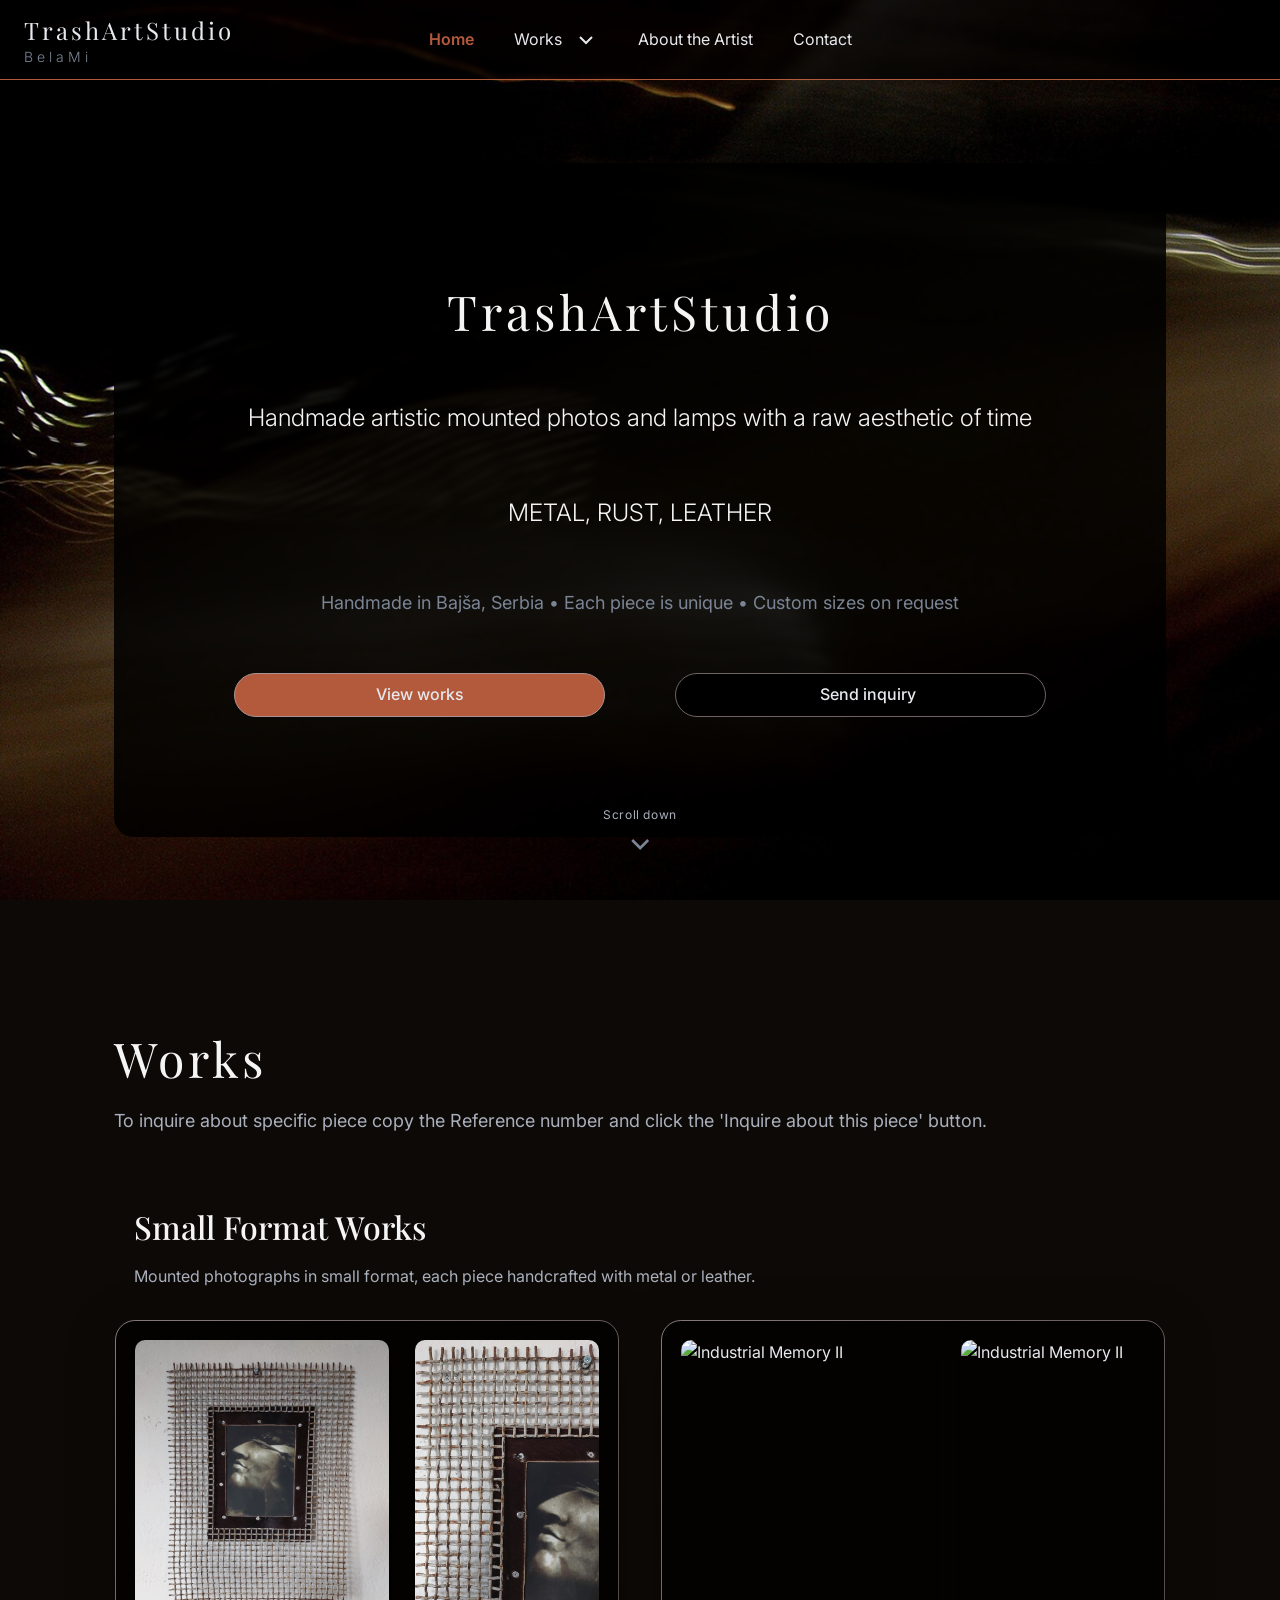
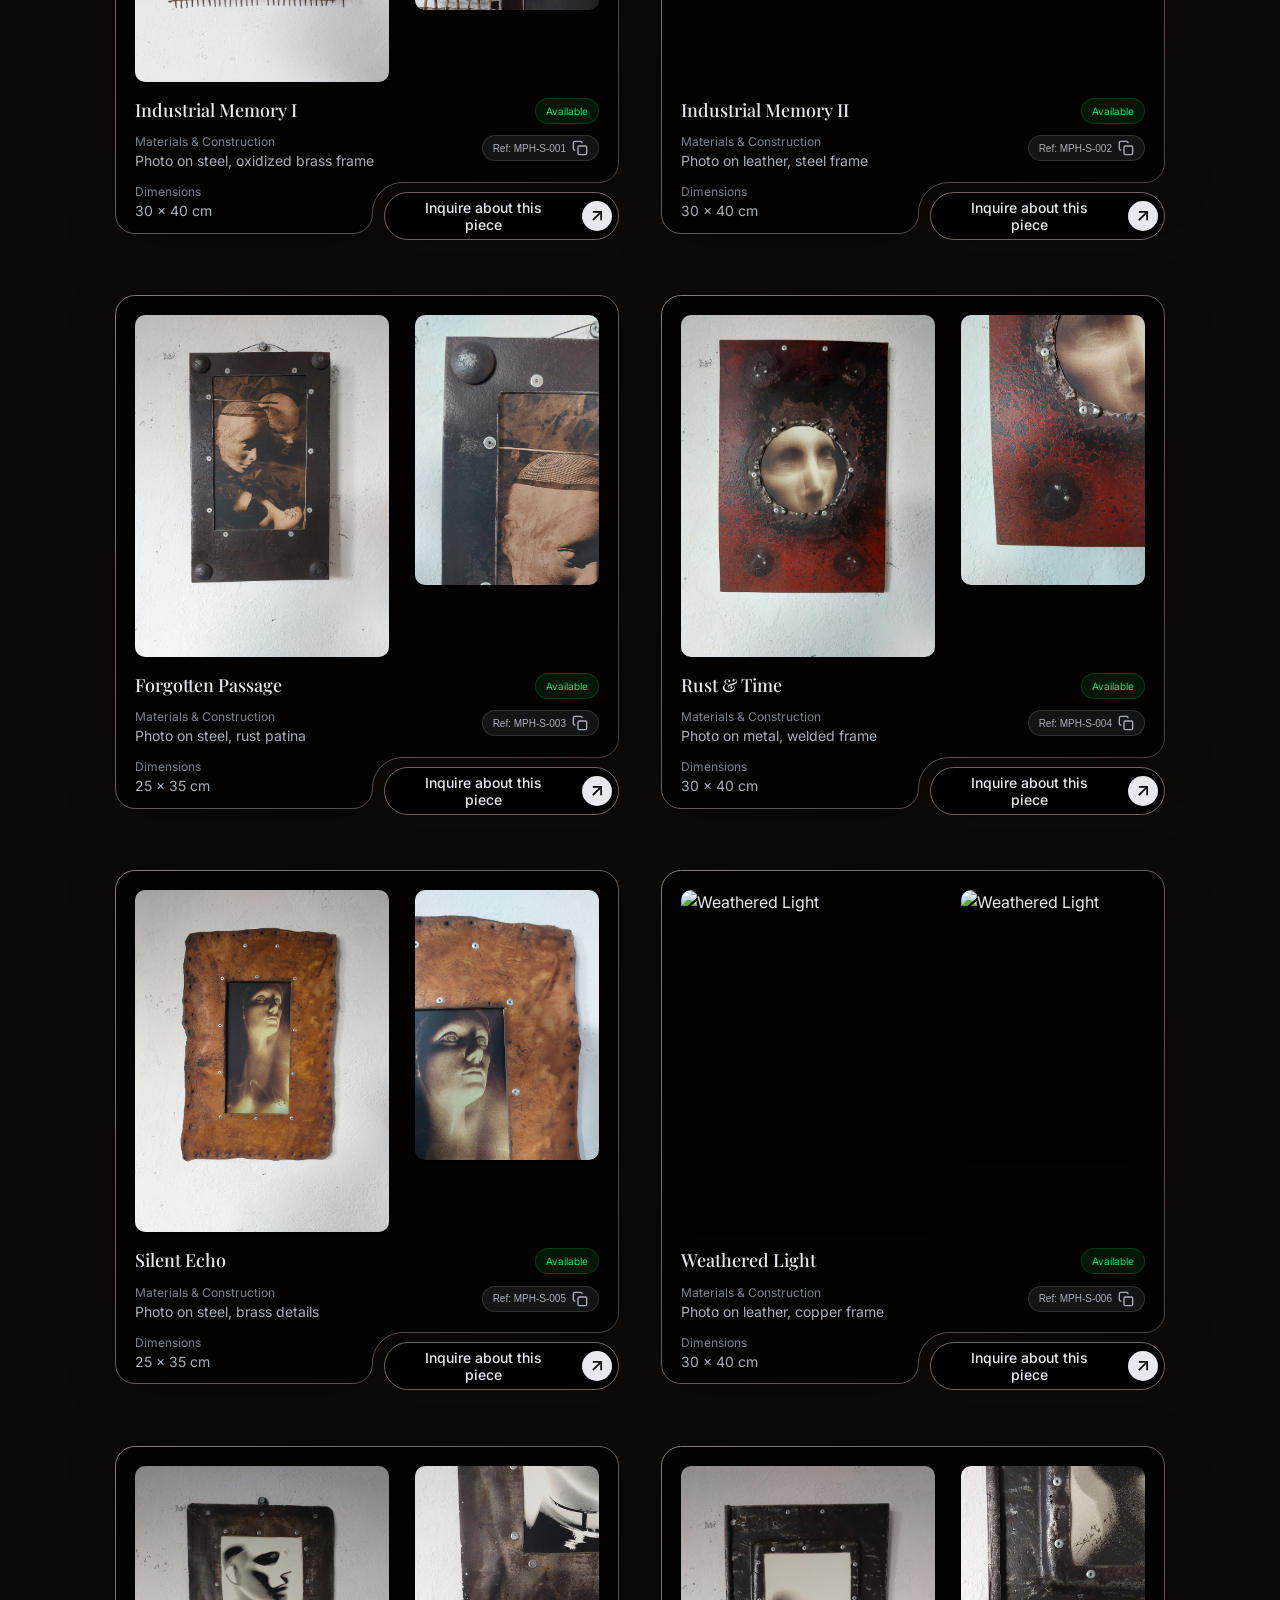
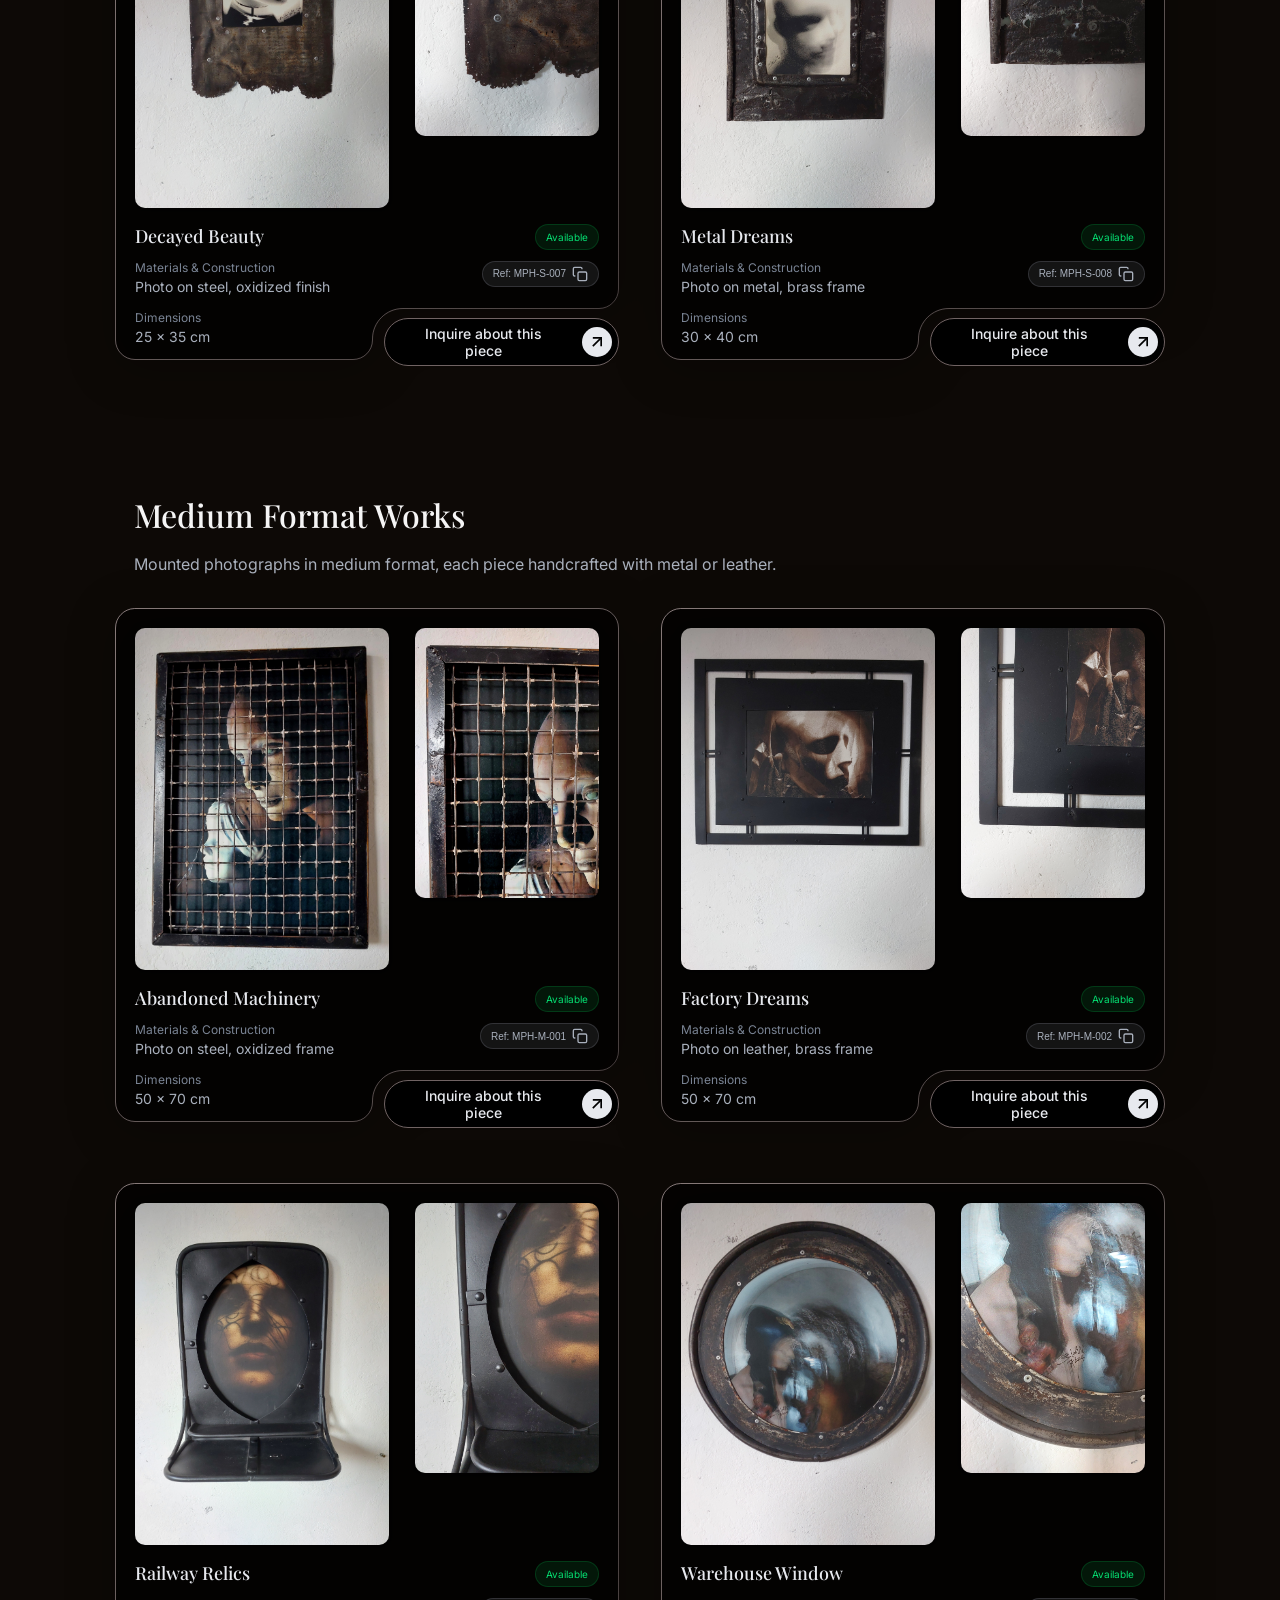
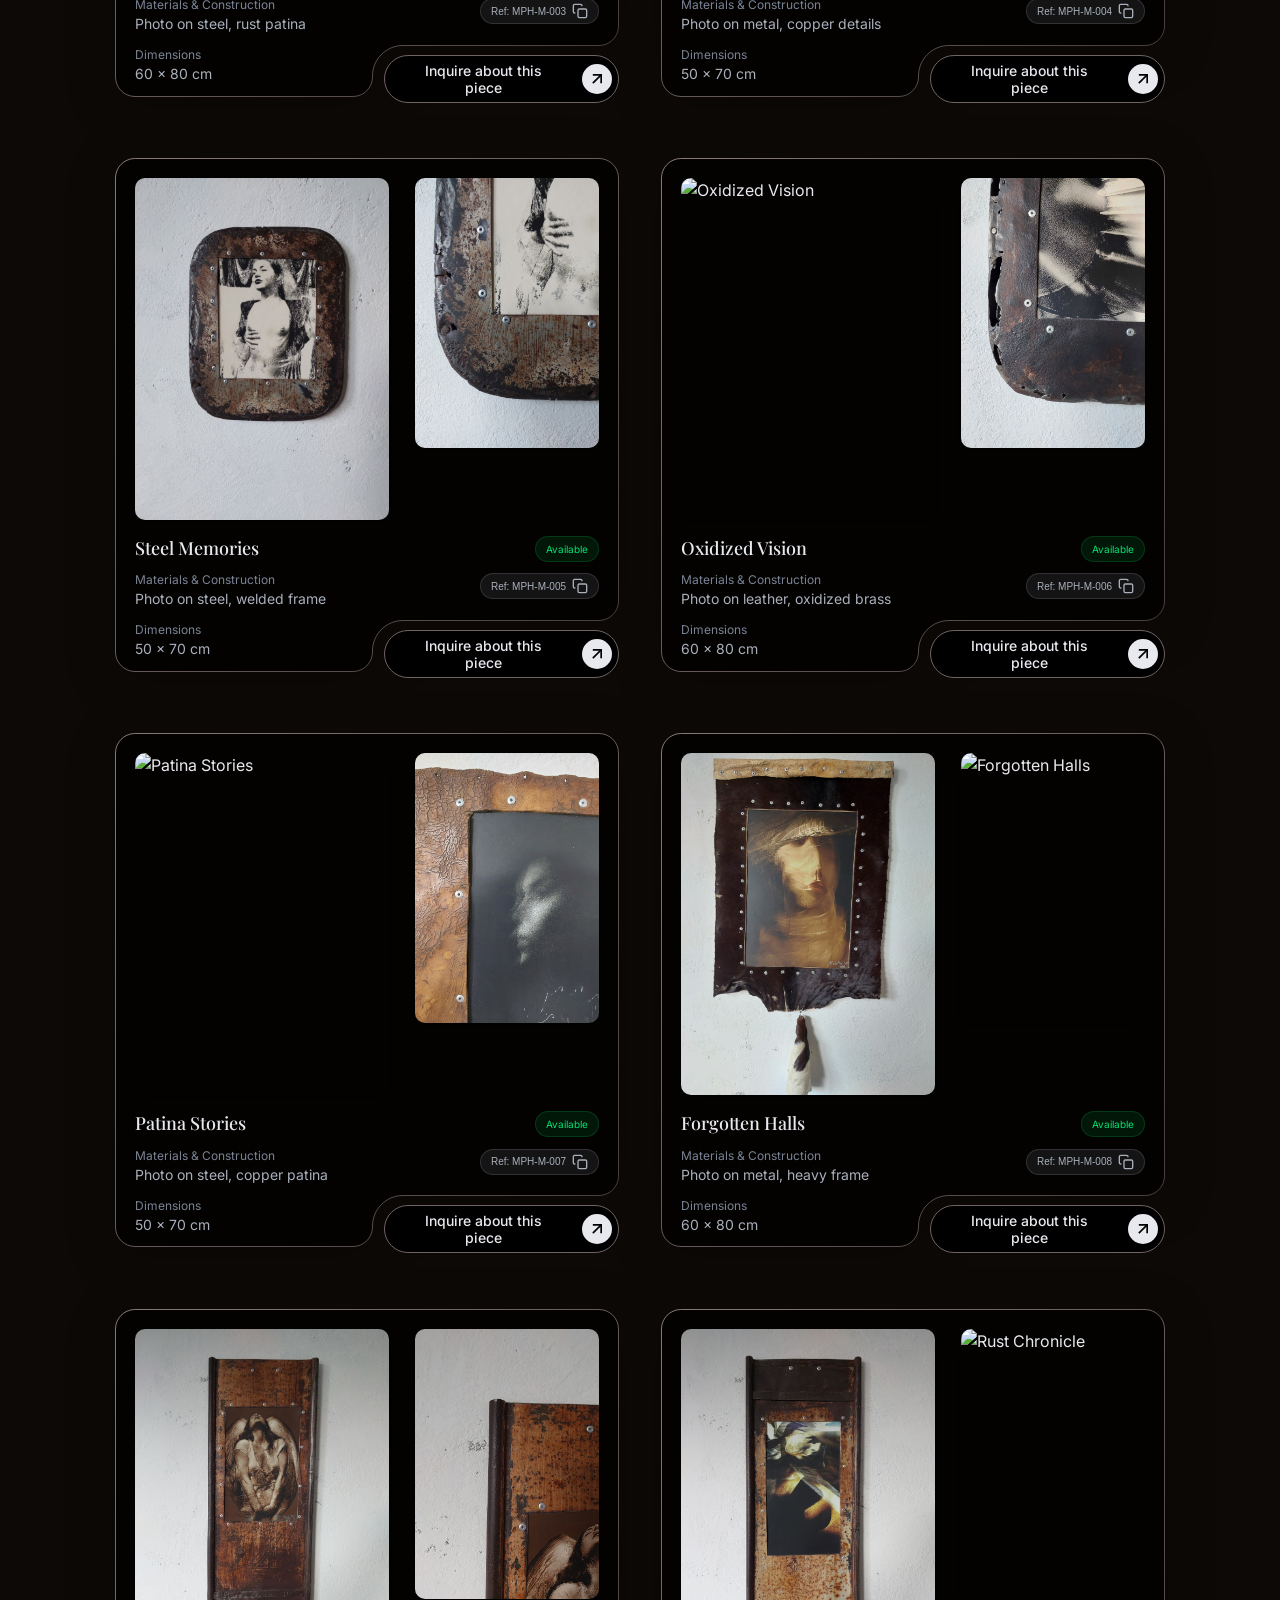
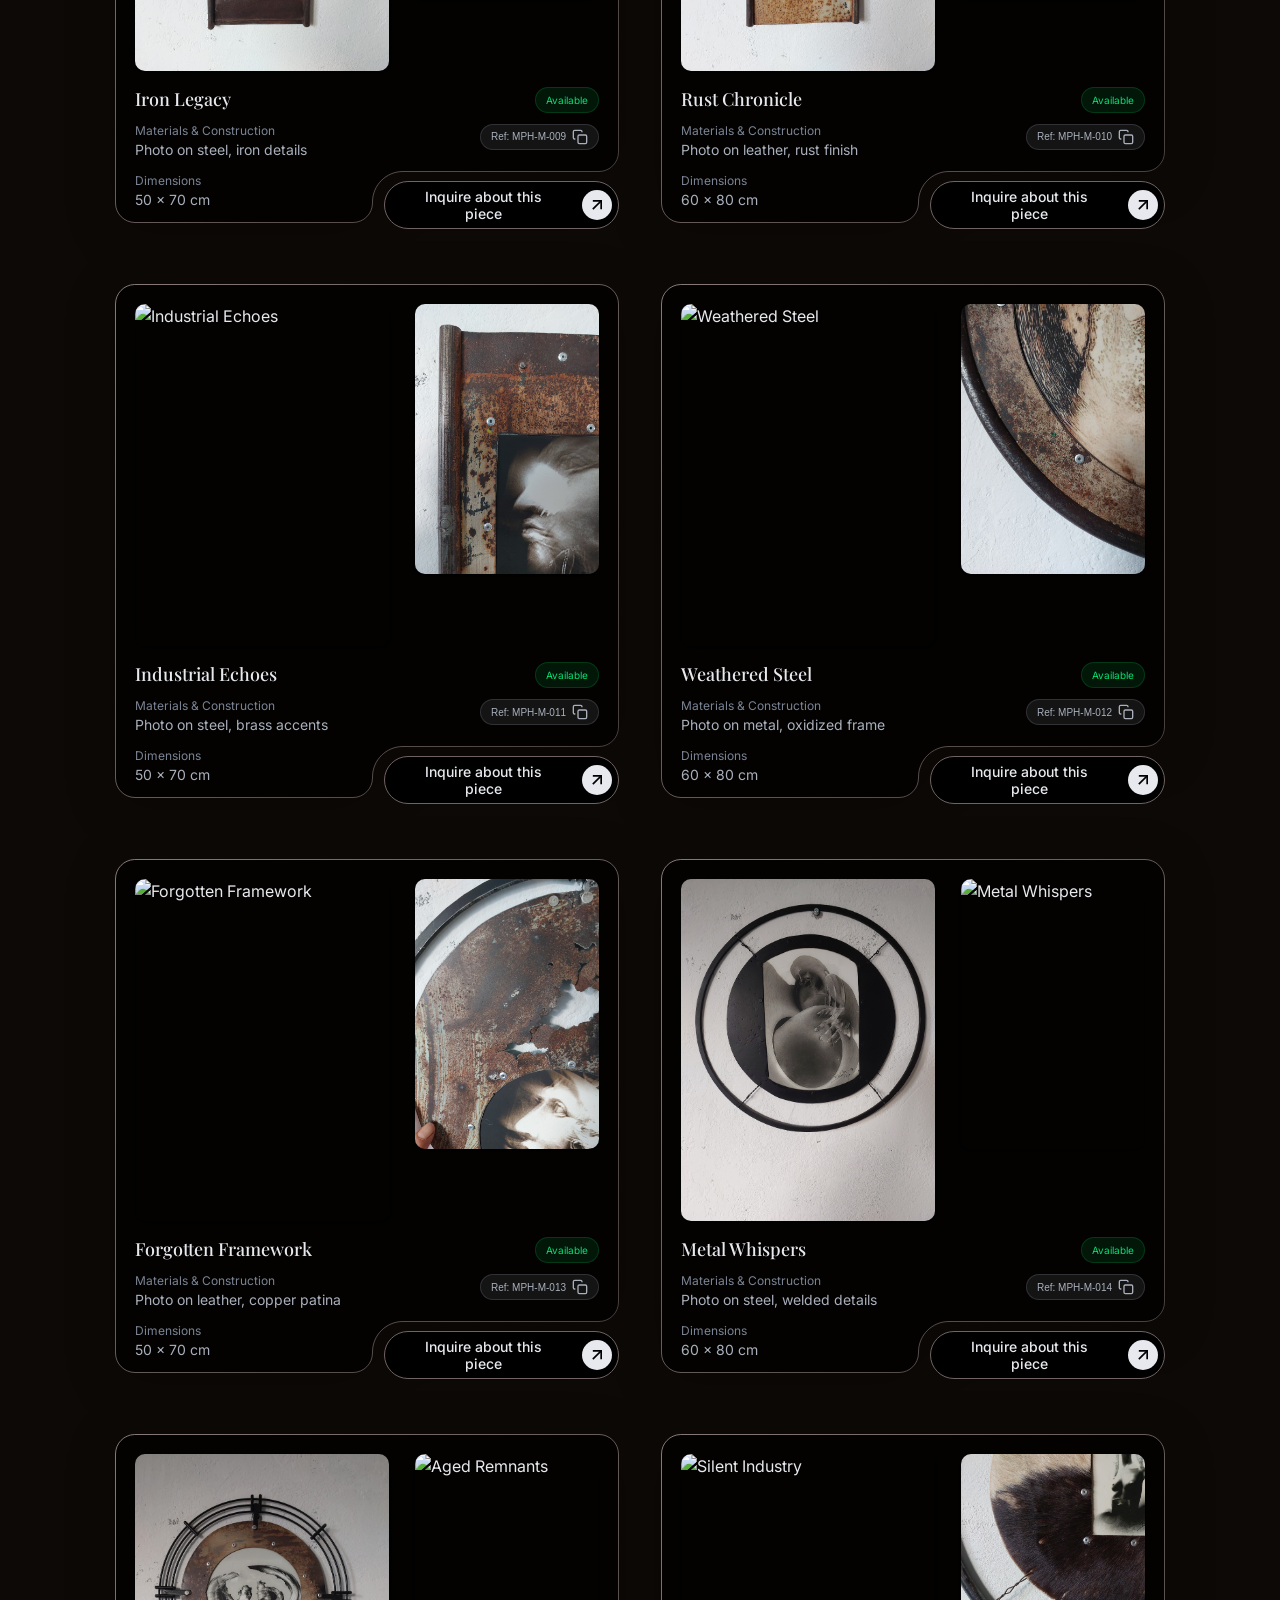
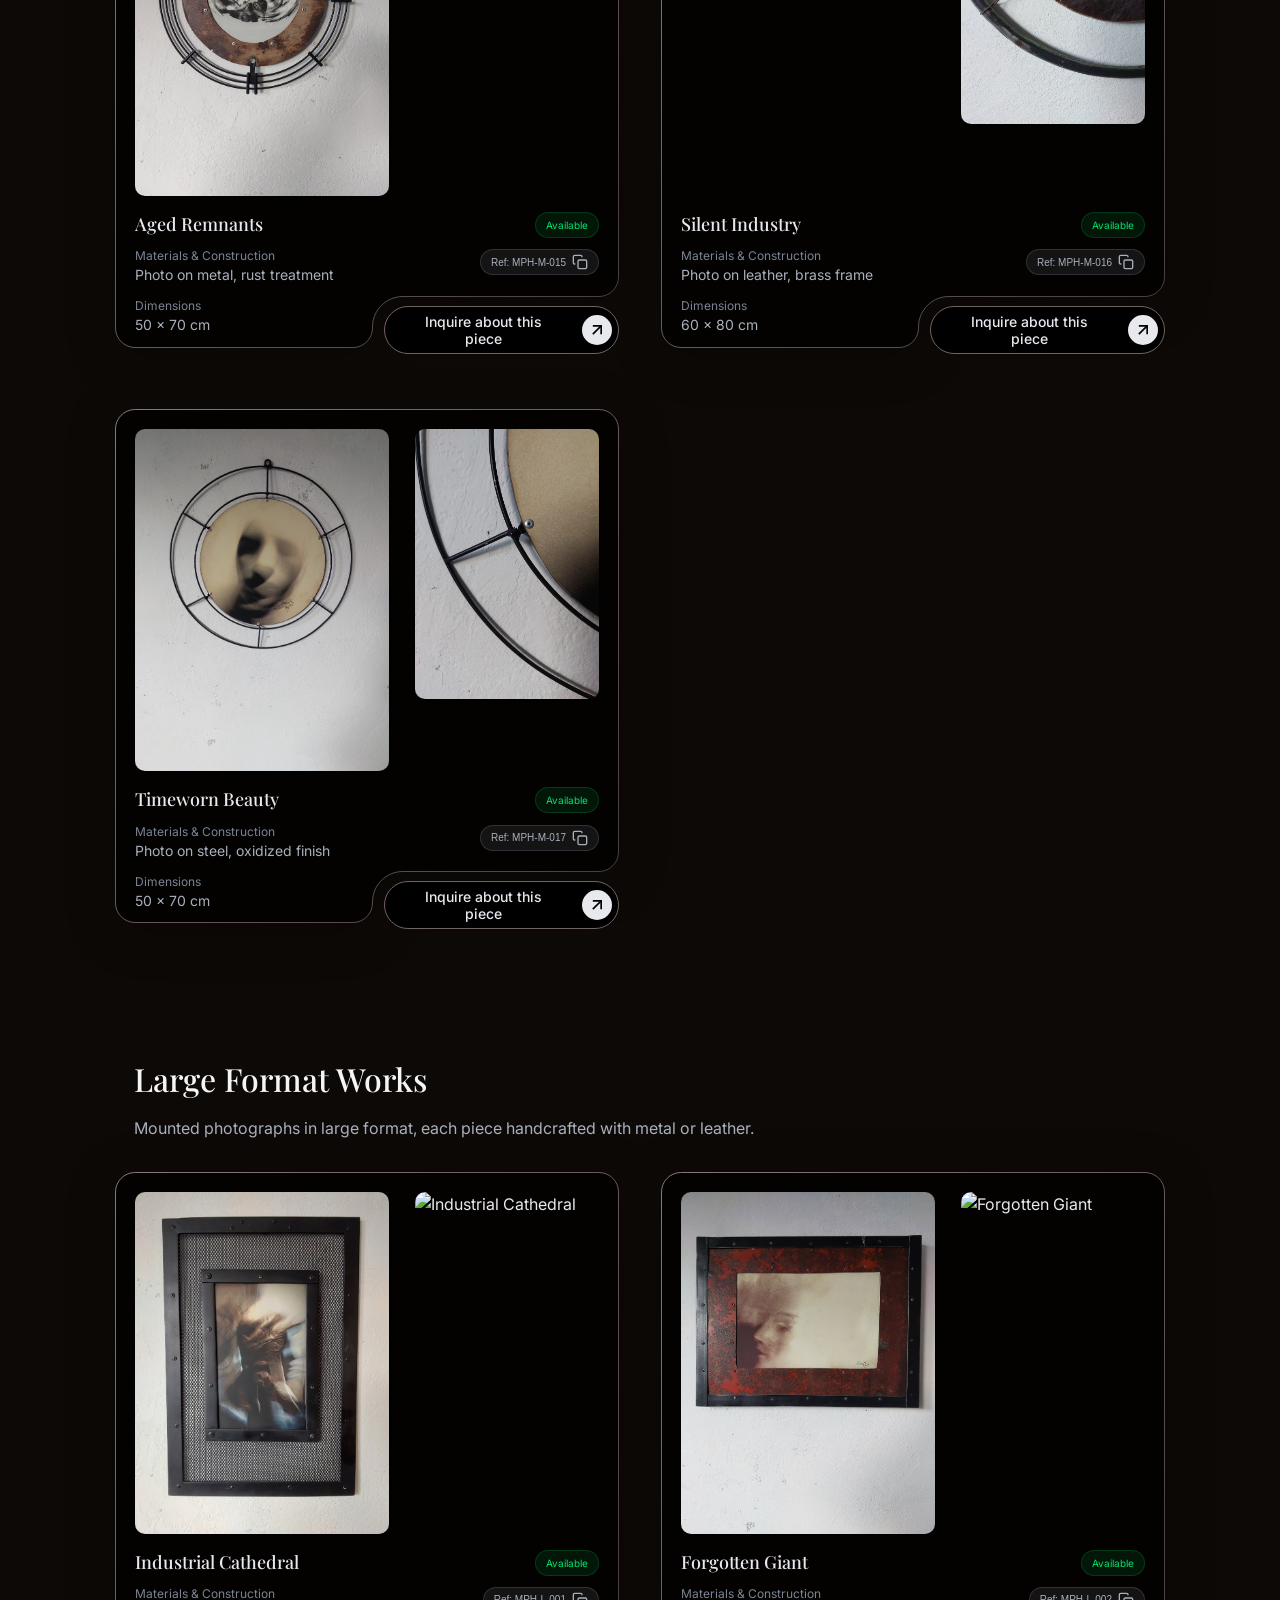
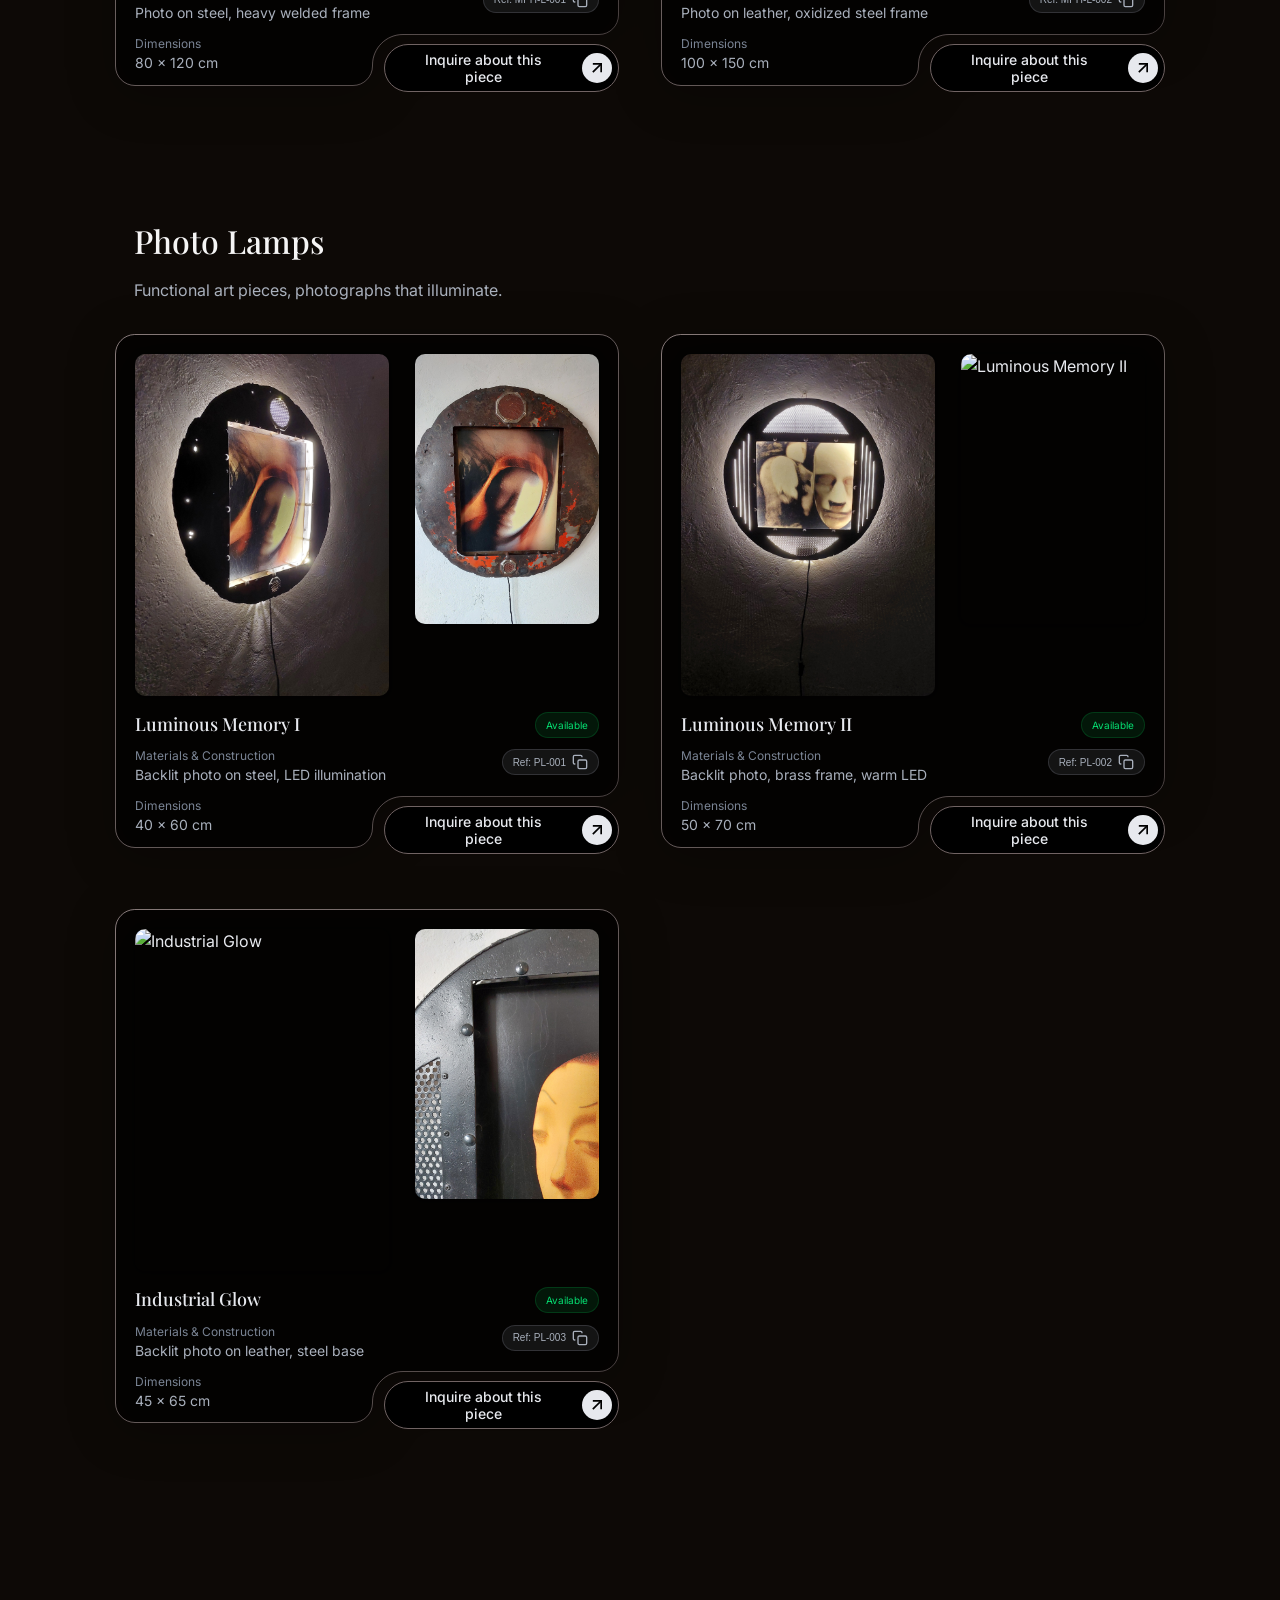
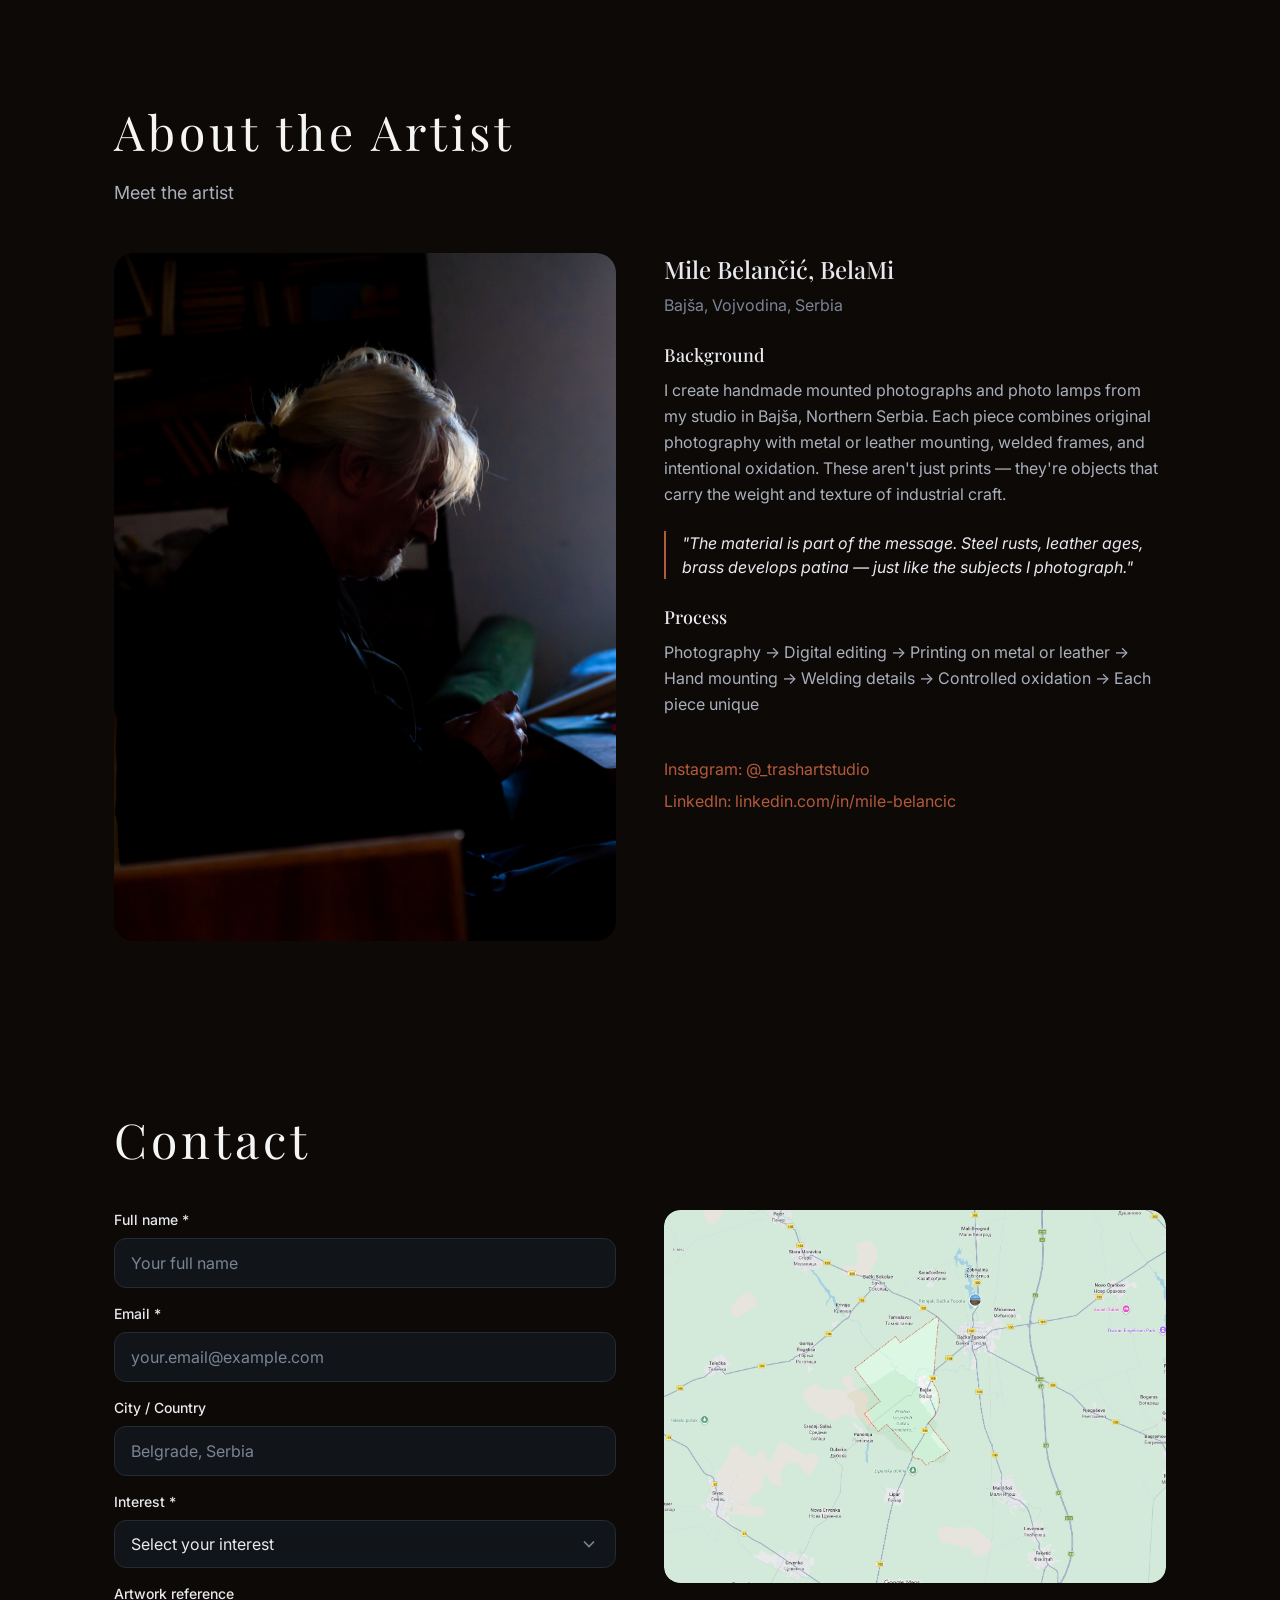
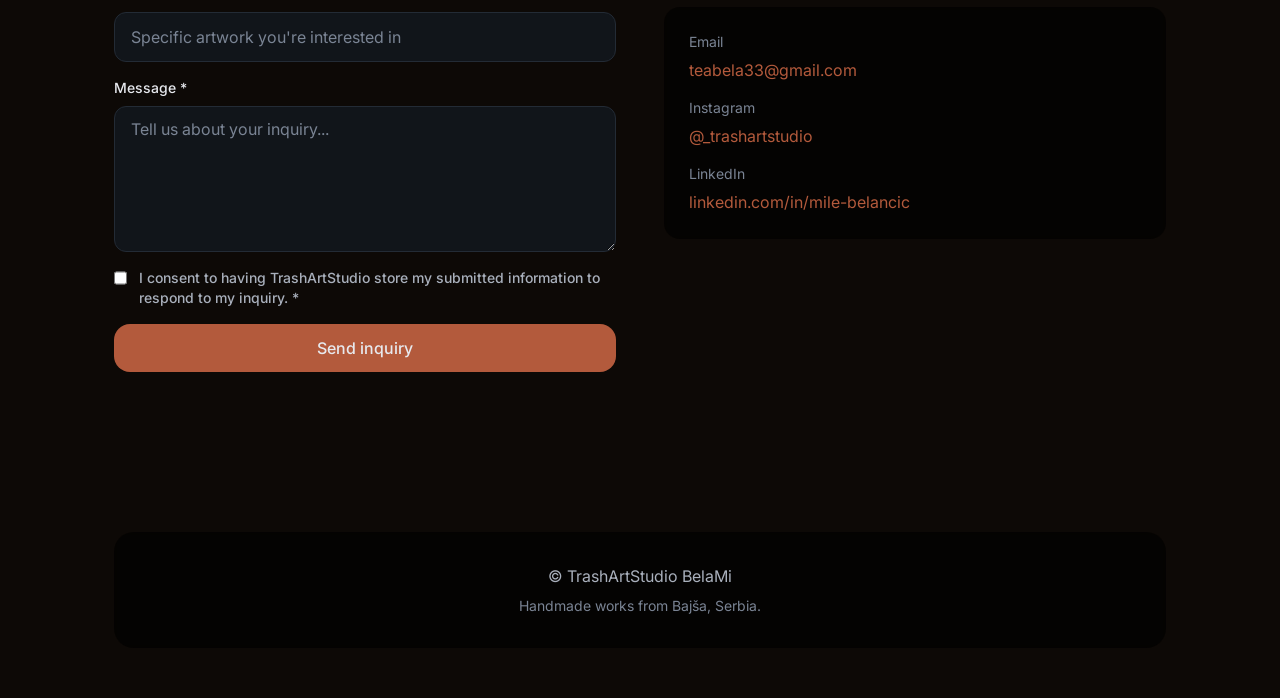
==== index.html @ 6c994c86 "almost done" ====
<!DOCTYPE html>
<html lang="en">
  <head>
    <meta charset="UTF-8" />
    <meta name="viewport" content="width=device-width, initial-scale=1.0" />
    <title>TrashArtStudio - BelaMi</title>
    <link rel="icon" type="image/png" href="favicon.ico" />
    <link rel="preconnect" href="https://fonts.googleapis.com" />
    <link rel="preconnect" href="https://fonts.gstatic.com" crossorigin />
    <link
      href="https://fonts.googleapis.com/css2?family=Inter:wght@300;400;500;600&family=Playfair+Display:wght@400;500;600&display=swap"
      rel="stylesheet"
    />
    <link rel="stylesheet" href="styles.css" />
  </head>
  <body>
    <!-- Fixed Background Image -->
    <div class="fixed-background">
      <img src="assets/background.png" alt="" />
    </div>

    <!-- Top Navigation -->
    <nav class="top-nav">
      <div class="logo">
        <a href="#home" class="logo-link">
          <h1 class="logo-title">TrashArtStudio</h1>
          <span class="logo-subtitle">BelaMi</span>
        </a>
      </div>
      <div class="nav-center">
        <a href="#home" class="nav-item">Home</a>
        <div class="nav-item-wrapper">
          <a href="#works" class="nav-item">
            <span>Works</span>
            <svg class="nav-chevron" viewBox="0 0 24 24" fill="none" stroke="currentColor" stroke-width="2">
              <polyline points="6 9 12 15 18 9"></polyline>
            </svg>
          </a>
          <div class="works-dropdown">
            <a href="#small-format" class="dropdown-item">Small Format</a>
            <a href="#medium-format" class="dropdown-item">Medium Format</a>
            <a href="#large-format" class="dropdown-item">Large Format</a>
            <a href="#photo-lamps" class="dropdown-item">Photo Lamps</a>
          </div>
        </div>
        <a href="#about" class="nav-item">About the Artist</a>
        <a href="#contact" class="nav-item">Contact</a>
      </div>
    </nav>

    <!-- Main Content -->
    <main class="main-content">
      <!-- Hero Section -->
      <section id="home" class="hero">
        <div class="hero-content">
          <h1 class="hero-title">TrashArtStudio</h1>
          <p class="hero-tagline" style="white-space: nowrap;">Handmade artistic mounted photos and lamps with a raw aesthetic of time</p>
          <p class="hero-materials">Metal, rust, leather</p>
          <p class="hero-location">Handmade in Bajša, Serbia • Each piece is unique • Custom sizes on request</p>
          <div class="hero-buttons">
            <a href="#works" class="btn btn-primary">View works</a>
            <a href="#contact" class="btn btn-secondary">
              <span>Send inquiry</span>
            </a>
          </div>
        </div>
        <div class="scroll-indicator">
          <span class="scroll-indicator-text">Scroll down</span>
          <svg viewBox="0 0 24 24" fill="none" stroke="currentColor" stroke-width="2">
            <polyline points="6 9 12 15 18 9"></polyline>
          </svg>
        </div>
      </section>

      <!-- Works Section -->
      <section id="works" class="works-section">
        <div class="section-header">
          <h2 class="section-title">Works</h2>
          <p class="section-description">To inquire about specific piece copy the Reference number and click the 'Inquire about this piece' button.</p>
        </div>

        <!-- Small Format Works -->
        <div id="small-format" class="works-category">
          <div class="category-header">
            <h3 class="category-title">Small Format Works</h3>
            <p class="category-description">Mounted photographs in small format, each piece handcrafted with metal or leather.</p>
          </div>
          <div class="works-grid"></div>
        </div>

        <!-- Medium Format Works -->
        <div id="medium-format" class="works-category">
          <div class="category-header">
            <h3 class="category-title">Medium Format Works</h3>
            <p class="category-description">Mounted photographs in medium format, each piece handcrafted with metal or leather.</p>
          </div>
          <div class="works-grid"></div>
        </div>

        <!-- Large Format Works -->
        <div id="large-format" class="works-category">
          <div class="category-header">
            <h3 class="category-title">Large Format Works</h3>
            <p class="category-description">Mounted photographs in large format, each piece handcrafted with metal or leather.</p>
          </div>
          <div class="works-grid"></div>
        </div>

        <!-- Photo Lamps -->
        <div id="photo-lamps" class="works-category">
          <div class="category-header">
            <h3 class="category-title">Photo Lamps</h3>
            <p class="category-description">Functional art pieces, photographs that illuminate.</p>
          </div>
          <div class="works-grid"></div>
        </div>
      </section>

      <!-- About the Artist Section -->
      <section id="about" class="about-section">
        <div class="section-header">
          <h2 class="section-title">About the Artist</h2>
          <p class="section-description">Meet the artist</p>
        </div>
        <div class="about-content">
          <div class="about-image">
            <img src="assets/5. Artist/1.jpg" alt="Mile Belančić" />
          </div>
          <div class="about-text">
            <div class="about-header">
              <h3 class="about-name">Mile Belančić, BelaMi</h3>
              <p class="about-location">Bajša, Vojvodina, Serbia</p>
            </div>
            <div class="about-section-block">
              <h4 class="about-subtitle">Background</h4>
              <p class="about-paragraph">
                I create handmade mounted photographs and photo lamps from my studio in Bajša, Northern Serbia. Each piece combines original photography with metal or leather mounting, welded frames, and intentional oxidation. These aren't just prints — they're objects that carry the weight and texture of industrial craft.
              </p>
            </div>
            <blockquote class="about-quote">
              "The material is part of the message. Steel rusts, leather ages, brass develops patina — just like the subjects I photograph."
            </blockquote>
            <div class="about-section-block">
              <h4 class="about-subtitle">Process</h4>
              <p class="about-paragraph">
                Photography → Digital editing → Printing on metal or leather → Hand mounting → Welding details → Controlled oxidation → Each piece unique
              </p>
            </div>
            <div class="about-links">
              <a href="https://instagram.com/_trashartstudio" target="_blank" class="about-link">Instagram: @_trashartstudio</a>
              <a href="https://linkedin.com/in/mile-belancic" target="_blank" class="about-link">LinkedIn: linkedin.com/in/mile-belancic</a>
            </div>
          </div>
        </div>
      </section>

      <!-- Contact Section -->
      <section id="contact" class="contact-section">
        <h2 class="section-title">Contact</h2>
        <div class="contact-content">
          <form class="contact-form" id="contactForm">
            <input type="text" name="_honey" style="display:none" />
            <div class="form-group">
              <label for="name" class="form-label">Full name *</label>
              <input type="text" id="name" name="name" class="form-input" placeholder="Your full name" required />
            </div>
            <div class="form-group">
              <label for="email" class="form-label">Email *</label>
              <input type="email" id="email" name="email" class="form-input" placeholder="your.email@example.com" required />
            </div>
            <div class="form-group">
              <label for="location" class="form-label">City / Country</label>
              <input type="text" id="location" name="location" class="form-input" placeholder="Belgrade, Serbia" />
            </div>
            <div class="form-group">
              <label for="interest" class="form-label">Interest *</label>
              <select id="interest" name="interest" class="form-select" required>
                <option value="" disabled selected>Select your interest</option>
                <option value="mounted">Mounted Photographs</option>
                <option value="lamps">Photo Lamps</option>
                <option value="custom">Custom Work</option>
                <option value="other">Other</option>
              </select>
            </div>
            <div class="form-group">
              <label for="reference" class="form-label">Artwork reference</label>
              <input type="text" id="reference" name="reference" class="form-input" placeholder="Specific artwork you're interested in" />
            </div>
            <div class="form-group">
              <label for="message" class="form-label">Message *</label>
              <textarea id="message" name="message" class="form-textarea" placeholder="Tell us about your inquiry..." required></textarea>
            </div>
            <div class="form-group form-checkbox">
              <input type="checkbox" id="consent" name="consent" required />
              <label for="consent" class="form-checkbox-label">
                I consent to having TrashArtStudio store my submitted information to respond to my inquiry. *
              </label>
            </div>
            <button type="submit" class="btn btn-submit">Send inquiry</button>
          </form>
          <div class="contact-info">
            <div class="contact-map">
              <a href="https://www.google.com/maps/@45.77678049971312,19.585045243708922,14z" target="_blank" rel="noopener noreferrer"><img src="assets/bajsa_map.png" alt="Bajša, Vojvodina, Serbia" class="map-image" /></a>
            </div>
            <div class="contact-details">
              <div class="contact-item">
                <span class="contact-label">Email</span>
                <a href="mailto:teabela33@gmail.com" class="contact-value">teabela33@gmail.com</a>
              </div>
              <div class="contact-item">
                <span class="contact-label">Instagram</span>
                <a href="https://instagram.com/_trashartstudio" target="_blank" class="contact-value">@_trashartstudio</a>
              </div>
              <div class="contact-item">
                <span class="contact-label">LinkedIn</span>
                <a href="https://linkedin.com/in/mile-belancic" target="_blank" class="contact-value">linkedin.com/in/mile-belancic</a>
              </div>
            </div>
          </div>
        </div>
      </section>

      <!-- Footer -->
      <footer class="footer">
        <p class="footer-copyright">© TrashArtStudio BelaMi</p>
        <p class="footer-tagline">Handmade works from Bajša, Serbia.</p>
      </footer>
    </main>

    <!-- Image Lightbox -->
    <div class="lightbox-overlay" id="imageLightbox">
      <button type="button" class="lightbox-close">&times;</button>
      <img id="lightboxImg" class="lightbox-img" src="" alt="" />
    </div>

    <!-- Inquiry Modal -->
    <div class="modal-overlay" id="inquiryModal">
      <div class="modal">
        <button type="button" class="modal-close" onclick="closeInquiryModal()">&times;</button>
        <div class="modal-artwork-images">
          <img id="modalArtworkImgMain" class="modal-artwork-img modal-artwork-img-main" src="" alt="" />
          <img id="modalArtworkImgSecondary" class="modal-artwork-img modal-artwork-img-secondary" src="" alt="" />
        </div>
        <h3 class="modal-title">Inquire About This Piece</h3>
        <p class="modal-ref">Reference: <span id="modalRefNumber"></span></p>
        <form class="modal-form" id="modalInquiryForm">
          <input type="text" name="_honey" style="display:none" />
          <input type="hidden" id="modalRefInput" name="reference" />
          <div class="form-group">
            <label for="modal-name" class="form-label">Full name *</label>
            <input type="text" id="modal-name" name="name" class="form-input" placeholder="Your full name" required />
          </div>
          <div class="form-group">
            <label for="modal-email" class="form-label">Email *</label>
            <input type="email" id="modal-email" name="email" class="form-input" placeholder="your.email@example.com" required />
          </div>
          <div class="form-group">
            <label for="modal-message" class="form-label">Message *</label>
            <textarea id="modal-message" name="message" class="form-textarea" placeholder="Tell us about your inquiry..." required></textarea>
          </div>
          <button type="submit" class="btn btn-submit">Send Inquiry</button>
        </form>
      </div>
    </div>

    <script>
      // ========================================
      // Artwork Data Configuration
      // ========================================
      const artworkData = {
        small: {
          path: 'assets/1. Small Format Works',
          refPrefix: 'MPH-S',
          count: 8,
          items: [
            { title: 'Industrial Memory I', materials: 'Photo on steel, oxidized brass frame', dimensions: '30 x 40 cm' },
            { title: 'Industrial Memory II', materials: 'Photo on leather, steel frame', dimensions: '30 x 40 cm' },
            { title: 'Forgotten Passage', materials: 'Photo on steel, rust patina', dimensions: '25 x 35 cm' },
            { title: 'Rust & Time', materials: 'Photo on metal, welded frame', dimensions: '30 x 40 cm' },
            { title: 'Silent Echo', materials: 'Photo on steel, brass details', dimensions: '25 x 35 cm' },
            { title: 'Weathered Light', materials: 'Photo on leather, copper frame', dimensions: '30 x 40 cm' },
            { title: 'Decayed Beauty', materials: 'Photo on steel, oxidized finish', dimensions: '25 x 35 cm' },
            { title: 'Metal Dreams', materials: 'Photo on metal, brass frame', dimensions: '30 x 40 cm' }
          ]
        },
        medium: {
          path: 'assets/2. Medium Format Works',
          refPrefix: 'MPH-M',
          count: 17,
          items: [
            { title: 'Abandoned Machinery', materials: 'Photo on steel, oxidized frame', dimensions: '50 x 70 cm' },
            { title: 'Factory Dreams', materials: 'Photo on leather, brass frame', dimensions: '50 x 70 cm' },
            { title: 'Railway Relics', materials: 'Photo on steel, rust patina', dimensions: '60 x 80 cm' },
            { title: 'Warehouse Window', materials: 'Photo on metal, copper details', dimensions: '50 x 70 cm' },
            { title: 'Steel Memories', materials: 'Photo on steel, welded frame', dimensions: '50 x 70 cm' },
            { title: 'Oxidized Vision', materials: 'Photo on leather, oxidized brass', dimensions: '60 x 80 cm' },
            { title: 'Patina Stories', materials: 'Photo on steel, copper patina', dimensions: '50 x 70 cm' },
            { title: 'Forgotten Halls', materials: 'Photo on metal, heavy frame', dimensions: '60 x 80 cm' },
            { title: 'Iron Legacy', materials: 'Photo on steel, iron details', dimensions: '50 x 70 cm' },
            { title: 'Rust Chronicle', materials: 'Photo on leather, rust finish', dimensions: '60 x 80 cm' },
            { title: 'Industrial Echoes', materials: 'Photo on steel, brass accents', dimensions: '50 x 70 cm' },
            { title: 'Weathered Steel', materials: 'Photo on metal, oxidized frame', dimensions: '60 x 80 cm' },
            { title: 'Forgotten Framework', materials: 'Photo on leather, copper patina', dimensions: '50 x 70 cm' },
            { title: 'Metal Whispers', materials: 'Photo on steel, welded details', dimensions: '60 x 80 cm' },
            { title: 'Aged Remnants', materials: 'Photo on metal, rust treatment', dimensions: '50 x 70 cm' },
            { title: 'Silent Industry', materials: 'Photo on leather, brass frame', dimensions: '60 x 80 cm' },
            { title: 'Timeworn Beauty', materials: 'Photo on steel, oxidized finish', dimensions: '50 x 70 cm' }
          ]
        },
        large: {
          path: 'assets/3. Large Format Works',
          refPrefix: 'MPH-L',
          count: 2,
          items: [
            { title: 'Industrial Cathedral', materials: 'Photo on steel, heavy welded frame', dimensions: '80 x 120 cm' },
            { title: 'Forgotten Giant', materials: 'Photo on leather, oxidized steel frame', dimensions: '100 x 150 cm' }
          ]
        },
        lamps: {
          path: 'assets/4. Photo Lamps',
          refPrefix: 'PL',
          count: 3,
          items: [
            { title: 'Luminous Memory I', materials: 'Backlit photo on steel, LED illumination', dimensions: '40 x 60 cm' },
            { title: 'Luminous Memory II', materials: 'Backlit photo, brass frame, warm LED', dimensions: '50 x 70 cm' },
            { title: 'Industrial Glow', materials: 'Backlit photo on leather, steel base', dimensions: '45 x 65 cm' }
          ]
        }
      };

      // ========================================
      // Card Generator Function
      // ========================================
      function generateCard(item, index, category) {
        const refNum = String(index + 1).padStart(3, '0');
        const ref = `${category.refPrefix}-${refNum}`;
        const imgBase = `${category.path}/${index + 1}`;

        // Card dimensions: 504x514 (exact Figma)
        // S-curve notch at bottom-right for Inquire button dock
        return `
          <article class="artwork-card">
            <svg class="card-frame" viewBox="0 0 504 514" preserveAspectRatio="none" xmlns="http://www.w3.org/2000/svg">
              <defs>
                <linearGradient id="border-grad-${ref}" x1="0" y1="0" x2="504" y2="514" gradientUnits="userSpaceOnUse">
                  <stop offset="0%" stop-color="#DFC9C9"/>
                  <stop offset="100%" stop-color="#706363"/>
                </linearGradient>
                <mask id="card-mask-${ref}" maskUnits="userSpaceOnUse">
                  <rect width="504" height="514" fill="black"/>
                  <path d="M0 20C0 8.95431 8.95431 0 20 0H484C495.046 0 504 8.95431 504 20V443C504 454.046 495.046 463 484 463H288C271.431 463 258 476.431 258 493V494C258 505.046 249.046 514 238 514H20C8.9543 514 0 505.046 0 494V20Z" fill="white"/>
                </mask>
              </defs>
              <rect width="504" height="514" fill="rgba(0, 0, 0, 0.65)" mask="url(#card-mask-${ref})"/>
              <path d="M20 0.5H484C494.77 0.5 503.5 9.23 503.5 20V443C503.5 453.77 494.77 462.5 484 462.5H288C271.155 462.5 257.5 476.155 257.5 493V494C257.5 504.77 248.77 513.5 238 513.5H20C9.23 513.5 0.5 504.77 0.5 494V20C0.5 9.4 8.96 0.77 19.5 0.51L20 0.5Z" fill="none" stroke="url(#border-grad-${ref})" stroke-opacity="0.6" stroke-width="1"/>
            </svg>
            <div class="card-content">
              <div class="artwork-images">
                <img src="${imgBase}_1.jpg" alt="${item.title}" class="artwork-img artwork-img-main" onclick="openLightbox(this)" />
                <img src="${imgBase}_2.jpg" alt="${item.title}" class="artwork-img artwork-img-secondary" onclick="openLightbox(this)" />
              </div>
              <div class="artwork-info">
                <h4 class="artwork-title">${item.title}</h4>
                <span class="badge badge-available">Available</span>
                <button class="badge badge-ref" onclick="copyRef('${ref}')">
                  <span>Ref: ${ref}</span>
                  <svg viewBox="0 0 24 24" fill="none" stroke="currentColor" stroke-width="2"><rect x="9" y="9" width="13" height="13" rx="2" ry="2"></rect><path d="M5 15H4a2 2 0 0 1-2-2V4a2 2 0 0 1 2-2h9a2 2 0 0 1 2 2v1"></path></svg>
                </button>
                <div class="artwork-details">
                  <div class="detail-group"><span class="detail-label">Materials & Construction</span><span class="detail-value">${item.materials}</span></div>
                  <div class="detail-group"><span class="detail-label">Dimensions</span><span class="detail-value">${item.dimensions}</span></div>
                </div>
              </div>
            </div>
            <button type="button" class="btn btn-inquire" onclick="openInquiryModal(this)"><span>Inquire about this piece</span><span class="btn-icon"><svg viewBox="0 0 24 24" fill="none" stroke="currentColor" stroke-width="2"><line x1="7" y1="17" x2="17" y2="7"></line><polyline points="7 7 17 7 17 17"></polyline></svg></span></button>
          </article>
        `;
      }

      // ========================================
      // Initialize Gallery on DOM Load
      // ========================================
      function initializeGallery() {
        const grids = {
          'small-format': artworkData.small,
          'medium-format': artworkData.medium,
          'large-format': artworkData.large,
          'photo-lamps': artworkData.lamps
        };

        Object.entries(grids).forEach(([sectionId, category]) => {
          const section = document.getElementById(sectionId);
          if (!section) return;

          const grid = section.querySelector('.works-grid');
          if (!grid) return;

          // Clear existing content and generate cards
          grid.innerHTML = category.items.map((item, index) =>
            generateCard(item, index, category)
          ).join('');
        });
      }

      // Run on DOM ready
      document.addEventListener('DOMContentLoaded', initializeGallery);

      // ========================================
      // Category Header Scroll Expansion
      // ========================================
      document.addEventListener('DOMContentLoaded', function() {
        const categories = document.querySelectorAll('.works-category');
        const navHeight = 80;

        const observerOptions = {
          root: null,
          rootMargin: '0px 0px 0px 0px',
          threshold: [0, 0.1, 0.5, 1]
        };

        const categoryObserver = new IntersectionObserver((entries) => {
          entries.forEach(entry => {
            const header = entry.target.querySelector('.category-header');
            if (!header) return;

            const rect = entry.target.getBoundingClientRect();
            // Activate only when section top reaches the nav bar (sticky point)
            // and section bottom is still below the nav
            if (rect.top <= navHeight && rect.bottom > navHeight) {
              header.classList.add('active');
            } else {
              header.classList.remove('active');
            }
          });
        }, observerOptions);

        categories.forEach(category => {
          categoryObserver.observe(category);
        });

        // Also check on scroll for smoother response
        window.addEventListener('scroll', () => {
          categories.forEach(category => {
            const header = category.querySelector('.category-header');
            if (!header) return;

            const rect = category.getBoundingClientRect();
            if (rect.top <= navHeight && rect.bottom > navHeight) {
              header.classList.add('active');
            } else {
              header.classList.remove('active');
            }
          });
        }, { passive: true });
      });

      // ========================================
      // Utility Functions
      // ========================================

      // Copy reference number to clipboard
      function copyRef(ref) {
        navigator.clipboard.writeText(ref).then(() => {
          const btn = event.currentTarget;
          const originalText = btn.querySelector('span').textContent;
          btn.querySelector('span').textContent = 'Copied!';
          setTimeout(() => {
            btn.querySelector('span').textContent = originalText;
          }, 1500);
        });
      }

      // Inquiry Modal functions
      function openInquiryModal(button) {
        const card = button.closest('.artwork-card');
        const refBadge = card.querySelector('.badge-ref span');
        const refNumber = refBadge ? refBadge.textContent.replace('Ref: ', '') : '';
        const mainImg = card.querySelector('.artwork-img-main');
        const secondaryImg = card.querySelector('.artwork-img-secondary');

        document.getElementById('modalRefNumber').textContent = refNumber;
        document.getElementById('modalRefInput').value = refNumber;
        const modalMain = document.getElementById('modalArtworkImgMain');
        const modalSecondary = document.getElementById('modalArtworkImgSecondary');
        modalMain.src = mainImg ? mainImg.src : '';
        modalMain.alt = mainImg ? mainImg.alt : '';
        modalSecondary.src = secondaryImg ? secondaryImg.src : '';
        modalSecondary.alt = secondaryImg ? secondaryImg.alt : '';
        document.getElementById('inquiryModal').classList.add('active');
        document.body.style.overflow = 'hidden';

        // Focus first input
        setTimeout(() => {
          document.getElementById('modal-name').focus();
        }, 100);
      }

      function closeInquiryModal() {
        document.getElementById('inquiryModal').classList.remove('active');
        document.body.style.overflow = '';
      }

      // Close modal on backdrop click
      document.getElementById('inquiryModal').addEventListener('click', function(e) {
        if (e.target === this) {
          closeInquiryModal();
        }
      });

      // Close modal on Escape key
      document.addEventListener('keydown', function(e) {
        if (e.key === 'Escape') {
          if (document.getElementById('imageLightbox').classList.contains('active')) {
            closeLightbox();
          } else if (document.getElementById('inquiryModal').classList.contains('active')) {
            closeInquiryModal();
          }
        }
      });

      // Image Lightbox
      function openLightbox(img) {
        const lightbox = document.getElementById('imageLightbox');
        document.getElementById('lightboxImg').src = img.src;
        document.getElementById('lightboxImg').alt = img.alt;
        lightbox.classList.add('active');
        document.body.style.overflow = 'hidden';
      }

      function closeLightbox() {
        document.getElementById('imageLightbox').classList.remove('active');
        document.body.style.overflow = '';
      }

      document.getElementById('imageLightbox').addEventListener('click', function(e) {
        if (e.target === this || e.target.classList.contains('lightbox-close')) {
          closeLightbox();
        }
      });

      // FormSubmit AJAX submission
      function submitFormAjax(form, subject) {
        const formData = new FormData(form);
        formData.append('_subject', subject);
        formData.append('_captcha', 'false');
        formData.append('_template', 'table');

        const submitBtn = form.querySelector('button[type="submit"]');
        const originalText = submitBtn.textContent;
        submitBtn.textContent = 'Sending...';
        submitBtn.disabled = true;

        fetch('https://formsubmit.co/ajax/teabela33@gmail.com', {
          method: 'POST',
          headers: { 'Accept': 'application/json' },
          body: formData
        })
        .then(res => res.json())
        .then(data => {
          if (data.success) {
            submitBtn.textContent = 'Sent!';
            form.reset();
            setTimeout(() => {
              submitBtn.textContent = originalText;
              submitBtn.disabled = false;
            }, 2000);
          } else {
            submitBtn.textContent = 'Error - try again';
            submitBtn.disabled = false;
            setTimeout(() => { submitBtn.textContent = originalText; }, 2000);
          }
        })
        .catch(() => {
          submitBtn.textContent = 'Error - try again';
          submitBtn.disabled = false;
          setTimeout(() => { submitBtn.textContent = originalText; }, 2000);
        });
      }

      document.getElementById('contactForm').addEventListener('submit', function(e) {
        e.preventDefault();
        submitFormAjax(this, 'New inquiry from TrashArtStudio Gallery');
      });

      document.getElementById('modalInquiryForm').addEventListener('submit', function(e) {
        e.preventDefault();
        submitFormAjax(this, 'Artwork Inquiry from Gallery');
      });

      // Works dropdown for mobile
      const worksDropdownWrapper = document.querySelector('.nav-item-wrapper');
      if (worksDropdownWrapper) {
        worksDropdownWrapper.addEventListener('click', function(e) {
          if (window.innerWidth <= 768) {
            e.preventDefault();
            this.classList.toggle('active');
          }
        });
      }

      // Close dropdown when clicking outside on mobile
      document.addEventListener('click', function(e) {
        if (window.innerWidth <= 768 && worksDropdownWrapper && !worksDropdownWrapper.contains(e.target)) {
          worksDropdownWrapper.classList.remove('active');
        }
      });

      // Smooth scrolling for navigation links
      document.querySelectorAll('a[href^="#"]').forEach(anchor => {
        anchor.addEventListener('click', function (e) {
          e.preventDefault();
          const target = document.querySelector(this.getAttribute('href'));
          if (target) {
            const topNav = document.querySelector('.top-nav');
            const navHeight = topNav ? topNav.offsetHeight : 80;
            const targetPosition = target.getBoundingClientRect().top + window.pageYOffset - navHeight;

            window.scrollTo({
              top: targetPosition,
              behavior: 'smooth'
            });

            // Close mobile dropdown after clicking
            if (worksDropdownWrapper) {
              worksDropdownWrapper.classList.remove('active');
            }
          }
        });
      });

      // Active navigation state
      const sections = document.querySelectorAll('section[id]');
      const navItemsMain = document.querySelectorAll('.nav-center > .nav-item, .nav-center > .nav-item-wrapper > .nav-item');

      window.addEventListener('scroll', () => {
        let current = '';
        sections.forEach(section => {
          const sectionTop = section.offsetTop;
          if (scrollY >= sectionTop - 200) {
            current = section.getAttribute('id');
          }
        });

        navItemsMain.forEach(item => {
          item.classList.remove('active');
          if (item.getAttribute('href') === '#' + current) {
            item.classList.add('active');
          }
        });
      });
    </script>
  </body>
</html>
---- styles.css ----
/* ========================================
   TrashArtStudio - Main Stylesheet
   Based on Figma Design
   ======================================== */

/* CSS Variables */
:root {
  --color-bg: #0d0906;
  --color-bg-card: rgba(0, 0, 0, 0.65);
  --color-bg-input: #11151a;
  --color-bg-card-alt: #161c23;

  --color-primary: #b35a3c;
  --color-primary-hover: #c96a4c;

  --color-text-bright: #f5f5f5;
  --color-text-light: #e7e9ee;
  --color-text-medium: #a9b0bc;
  --color-text-dim: #7a8494;

  --color-border: #232b35;
  --color-border-light: #463b3b;

  --color-success: #05df72;
  --color-success-bg: rgba(0, 201, 80, 0.1);
  --color-success-border: rgba(0, 201, 80, 0.2);

  --font-heading: 'Playfair Display', Georgia, serif;
  --font-body: 'Inter', -apple-system, BlinkMacSystemFont, sans-serif;

  --border-radius: 20px;
  --border-radius-sm: 12px;
  --border-radius-xs: 10px;
}

/* Reset & Base */
*, *::before, *::after {
  margin: 0;
  padding: 0;
  box-sizing: border-box;
}

html {
  scroll-behavior: smooth;
}

body {
  font-family: var(--font-body);
  background-color: var(--color-bg);
  color: var(--color-text-light);
  line-height: 1.6;
  min-height: 100vh;
}

/* Fixed Background Image - Fullscreen */
.fixed-background {
  position: fixed;
  top: 0;
  left: 0;
  width: 100%;
  height: 100vh;
  z-index: -1;
  overflow: hidden;
  pointer-events: none;
}

.fixed-background img {
  width: 100%;
  height: 100%;
  object-fit: cover;
}

/* ========================================
   Top Navigation
   ======================================== */
.top-nav {
  position: fixed;
  top: 0;
  left: 0;
  width: 100%;
  height: 80px;
  background: var(--color-bg-card);
  backdrop-filter: blur(2px);
  -webkit-backdrop-filter: blur(2px);
  border-bottom: 1px solid var(--color-primary);
  z-index: 1000;
  display: flex;
  align-items: center;
  justify-content: center;
  padding: 0 24px;
}

.logo {
  position: absolute;
  left: 24px;
  top: 16px;
  display: flex;
  flex-direction: column;
  gap: 4px;
}

.logo-link {
  text-decoration: none;
}

.logo-title {
  font-family: var(--font-heading);
  font-size: 24px;
  font-weight: 400;
  letter-spacing: 3px;
  color: var(--color-text-light);
  line-height: 28px;
}

.logo-subtitle {
  font-family: var(--font-body);
  font-size: 14px;
  font-weight: 300;
  letter-spacing: 4px;
  color: var(--color-text-dim);
  line-height: 16px;
}

.nav-center {
  display: flex;
  align-items: center;
  gap: 40px;
}

.nav-item-wrapper {
  position: relative;
}

.nav-item {
  display: flex;
  align-items: center;
  gap: 12px;
  color: var(--color-text-light);
  text-decoration: none;
  font-size: 16px;
  font-weight: 400;
  transition: color 0.2s ease;
  cursor: pointer;
}

.nav-item:hover {
  color: var(--color-primary);
}

.nav-item.active {
  color: var(--color-primary);
  font-weight: 600;
}

.nav-chevron {
  width: 24px;
  height: 24px;
  transition: transform 0.2s ease;
}

/* Works Dropdown */
.works-dropdown {
  position: absolute;
  top: 100%;
  left: 50%;
  transform: translateX(-50%);
  margin-top: 16px;
  background: var(--color-bg-card);
  backdrop-filter: blur(2px);
  -webkit-backdrop-filter: blur(2px);
  border: 1px solid var(--color-border);
  border-radius: var(--border-radius-sm);
  padding: 12px 0;
  min-width: 180px;
  opacity: 0;
  visibility: hidden;
  transition: opacity 0.2s ease, visibility 0.2s ease;
}

.nav-item-wrapper:hover .works-dropdown,
.nav-item-wrapper.active .works-dropdown {
  opacity: 1;
  visibility: visible;
}

.nav-item-wrapper:hover .nav-chevron {
  transform: rotate(180deg);
}

.dropdown-item {
  display: block;
  padding: 10px 20px;
  color: var(--color-text-light);
  text-decoration: none;
  font-size: 14px;
  transition: background 0.2s ease, color 0.2s ease;
}

.dropdown-item:hover {
  background: rgba(179, 90, 60, 0.1);
  color: var(--color-primary);
}

/* ========================================
   Main Content
   ======================================== */
.main-content {
  max-width: 1100px;
  margin: 0 auto;
  padding: 100px 24px 50px;
}

/* ========================================
   Hero Section
   ======================================== */
.hero {
  position: relative;
  min-height: calc(100vh - 100px);
  display: flex;
  flex-direction: column;
  align-items: center;
  justify-content: center;
  overflow: hidden;
}

.hero-content {
  position: relative;
  z-index: 1;
  background: rgba(0, 0, 0, 0.85);
  backdrop-filter: blur(2px);
  -webkit-backdrop-filter: blur(2px);
  border-radius: var(--border-radius);
  padding: 120px;
  display: flex;
  flex-direction: column;
  align-items: center;
  gap: 60px;
  width: 100%;
  text-align: center;
}

.hero-title {
  font-family: var(--font-heading);
  font-size: 48px;
  font-weight: 400;
  letter-spacing: 4px;
  color: var(--color-text-bright);
  line-height: 1.2;
}

.hero-tagline {
  font-family: var(--font-body);
  font-size: 24px;
  font-weight: 300;
  color: var(--color-text-bright);
  max-width: 837px;
  line-height: 1.4;
}

.hero-materials {
  font-family: var(--font-body);
  font-size: 24px;
  font-weight: 300;
  color: var(--color-text-bright);
  text-transform: uppercase;
}

.hero-location {
  font-family: var(--font-body);
  font-size: 18px;
  font-weight: 400;
  color: var(--color-text-dim);
  line-height: 20px;
}

.hero-buttons {
  display: flex;
  justify-content: space-between;
  gap: 70px;
  width: 100%;
}

/* Scroll Indicator */
.scroll-indicator {
  position: absolute;
  bottom: 40px;
  left: 50%;
  transform: translateX(-50%);
  animation: bounce 2s infinite;
  z-index: 2;
  display: flex;
  flex-direction: column;
  align-items: center;
  gap: 4px;
}

.scroll-indicator-text {
  font-size: 12px;
  color: var(--color-text-medium);
  letter-spacing: 0.05em;
}

.scroll-indicator svg {
  width: 32px;
  height: 32px;
  stroke: var(--color-text-dim);
}

@keyframes bounce {
  0%, 100% {
    transform: translateX(-50%) translateY(0);
    opacity: 1;
  }
  50% {
    transform: translateX(-50%) translateY(10px);
    opacity: 0.5;
  }
}

/* ========================================
   Buttons
   ======================================== */
.btn {
  display: inline-flex;
  align-items: center;
  justify-content: center;
  gap: 20px;
  padding: 12px 20px;
  border-radius: 834px;
  font-family: var(--font-body);
  font-size: 16px;
  font-weight: 500;
  text-decoration: none;
  cursor: pointer;
  transition: all 0.2s ease;
  border: none;
}

.btn-primary {
  background: var(--color-primary);
  color: var(--color-text-light);
  border: 1px solid #ac9292;
  width: 385px;
  height: 44px;
}

.btn-primary:hover {
  background: var(--color-primary-hover);
}

.btn-secondary {
  background: black;
  color: var(--color-text-light);
  border: 1px solid #706363;
  width: 385px;
  height: 44px;
  padding-right: 6px;
}

.btn-secondary:hover {
  border-color: var(--color-primary);
}

.btn-icon {
  display: flex;
  align-items: center;
  justify-content: center;
  width: 30px;
  height: 30px;
  background: var(--color-text-light);
  border-radius: 50%;
  padding: 5px;
}

.btn-icon svg {
  width: 20px;
  height: 20px;
  stroke: black;
}

.btn-inquire {
  background: black;
  color: var(--color-text-light);
  border: 1px solid #706363;
  font-size: 14px;
  padding: 6px 6px 6px 20px;
  gap: 20px;
  position: absolute;
  /* Position in the card notch dock area (exact Figma) */
  left: 269px;
  top: 472px;
  z-index: 10;
  border-radius: 834px;
}

.btn-inquire:hover {
  border-color: var(--color-primary);
  background: #252526;
}

.btn-submit {
  background: var(--color-primary);
  color: var(--color-text-light);
  width: 100%;
  height: 48px;
  border-radius: 16px;
  font-size: 16px;
  font-weight: 500;
}

.btn-submit:hover {
  background: var(--color-primary-hover);
}

/* ========================================
   Section Headers
   ======================================== */
.section-header {
  margin-bottom: 48px;
}

.section-title {
  font-family: var(--font-heading);
  font-size: 48px;
  font-weight: 400;
  letter-spacing: 4px;
  color: var(--color-text-bright);
  margin-bottom: 12px;
}

.section-description {
  font-family: var(--font-body);
  font-size: 18px;
  font-weight: 400;
  color: var(--color-text-medium);
  line-height: 24px;
}

/* ========================================
   Works Section
   ======================================== */
.works-section {
  padding: 80px 0;
  margin-top: 40px;
}

.works-category {
  margin-bottom: 80px;
  scroll-margin-top: 160px;
}

.category-header {
  position: sticky;
  top: 80px;
  background: transparent;
  padding: 20px;
  margin-bottom: 12px;
  border-radius: var(--border-radius-sm);
  z-index: 10;
  transition: background 0.3s ease, margin-left 0.3s ease, margin-right 0.3s ease, padding 0.3s ease;
}

.category-header.active {
  background: var(--color-bg-card);
  backdrop-filter: blur(2px);
  -webkit-backdrop-filter: blur(2px);
  margin-left: calc(-50vw + 50%);
  margin-right: calc(-50vw + 50%);
  padding-left: calc(50vw - 50% + 20px);
  padding-right: calc(50vw - 50% + 20px);
  border-radius: 0;
}

.category-title {
  font-family: var(--font-heading);
  font-size: 32px;
  font-weight: 500;
  color: var(--color-text-bright);
  margin-bottom: 12px;
}

.category-description {
  font-family: var(--font-body);
  font-size: 16px;
  font-weight: 400;
  color: var(--color-text-medium);
  line-height: 24px;
}

.works-grid {
  display: grid;
  grid-template-columns: repeat(2, 504px);
  gap: 32px 42px; /* row-gap column-gap */
  justify-content: center;
}

/* ========================================
   Artwork Cards - SVG Shape Approach
   ======================================== */
.artwork-card {
  position: relative;
  margin-bottom: 24px;
  overflow: visible;
  /* Figma dimensions: 504x514 */
  width: 504px;
  max-width: 100%;
  min-height: 514px;
}

/* SVG frame provides the border and background */
.card-frame {
  position: absolute;
  top: 0;
  left: 0;
  width: 504px;
  height: 514px;
  pointer-events: none;
  z-index: 0;
  filter: drop-shadow(0 8px 24px rgba(0, 0, 0, 0.4));
}

/* Content wrapper - sits inside the SVG shape */
.card-content {
  position: relative;
  z-index: 1;
  padding: 20px;
  /* Content area ends before the notch (notch top at y=443) */
  padding-bottom: 20px;
  min-height: 443px;
}

.artwork-images,
.artwork-info {
  position: relative;
  z-index: 1;
}

/* Hide the old dock-curve elements - we use SVG now */
.dock-curve-top,
.dock-curve-bottom {
  display: none;
}

.artwork-images {
  position: relative;
  width: 100%;
  display: flex;
  gap: 26px;
  align-items: flex-start;
}

.artwork-img {
  object-fit: cover;
  border-radius: 10px;
  box-shadow: 0px 0px 4px 4px rgba(0, 0, 0, 0.25);
  cursor: zoom-in;
}

.artwork-img-main {
  flex: 254;
  min-width: 0;
  aspect-ratio: 254 / 342;
}

.artwork-img-secondary {
  flex: 184;
  min-width: 0;
  aspect-ratio: 184 / 270;
}


.artwork-info {
  padding: 16px 0 0;
  display: grid;
  grid-template-columns: 1fr auto;
  gap: 8px 16px;
  align-items: start;
}

.artwork-title {
  grid-column: 1;
  grid-row: 1;
  font-family: var(--font-heading);
  font-size: 18px;
  font-weight: 500;
  color: var(--color-text-light);
  line-height: 1.4;
  margin-bottom: 4px;
}

/* Badges */
.badge {
  display: inline-flex;
  align-items: center;
  gap: 6px;
  padding: 4px 10px;
  border-radius: 834px;
  font-size: 10px;
  font-weight: 400;
  width: fit-content;
}

.badge-available {
  grid-column: 2;
  grid-row: 1;
  justify-self: end;
  background: var(--color-success-bg);
  border: 1px solid var(--color-success-border);
  color: var(--color-success);
}

.badge-ref {
  grid-column: 2;
  grid-row: 2;
  justify-self: end;
  background: rgba(169, 176, 188, 0.1);
  border: 1px solid rgba(169, 176, 188, 0.2);
  color: var(--color-text-medium);
  cursor: pointer;
  transition: all 0.2s ease;
}

.badge-ref:hover {
  background: rgba(169, 176, 188, 0.2);
}

.badge-ref svg {
  width: 16px;
  height: 16px;
}

.artwork-details {
  grid-column: 1;
  grid-row: 2 / 4;
  display: flex;
  flex-direction: column;
  gap: 16px;
}

.detail-group {
  display: flex;
  flex-direction: column;
  gap: 4px;
}

.detail-label {
  font-size: 12px;
  color: var(--color-text-dim);
  line-height: 14px;
}

.detail-value {
  font-size: 14px;
  color: var(--color-text-medium);
  line-height: 16px;
}

/* ========================================
   About Section
   ======================================== */
.about-section {
  padding: 80px 0;
}

.about-content {
  display: grid;
  grid-template-columns: 1fr 1fr;
  gap: 48px;
}

.about-image {
  border-radius: var(--border-radius);
  overflow: hidden;
  height: 688px;
}

.about-image img {
  width: 100%;
  height: 100%;
  object-fit: cover;
}

.about-text {
  display: flex;
  flex-direction: column;
  gap: 24px;
}

.about-header {
  display: flex;
  flex-direction: column;
  gap: 8px;
}

.about-name {
  font-family: var(--font-heading);
  font-size: 24px;
  font-weight: 500;
  color: var(--color-text-light);
  line-height: 32px;
}

.about-location {
  font-size: 16px;
  color: var(--color-text-dim);
  line-height: 24px;
}

.about-bio {
  font-size: 16px;
  color: var(--color-text-medium);
  line-height: 26px;
}

.about-section-block {
  display: flex;
  flex-direction: column;
  gap: 8px;
}

.about-subtitle {
  font-family: var(--font-heading);
  font-size: 18px;
  font-weight: 500;
  color: var(--color-text-light);
  line-height: 28px;
}

.about-paragraph {
  font-size: 16px;
  color: var(--color-text-medium);
  line-height: 26px;
}

.about-quote {
  border-left: 2px solid var(--color-primary);
  padding-left: 16px;
  font-style: italic;
  font-size: 16px;
  color: var(--color-text-light);
  line-height: 24px;
}

.about-links {
  display: flex;
  flex-direction: column;
  gap: 8px;
  padding-top: 16px;
}

.about-link {
  font-size: 16px;
  color: var(--color-primary);
  text-decoration: none;
  line-height: 24px;
}

.about-link:hover {
  text-decoration: underline;
}

/* ========================================
   Contact Section
   ======================================== */
.contact-section {
  padding: 80px 0;
}

.contact-content {
  display: grid;
  grid-template-columns: 1fr 1fr;
  gap: 48px;
  margin-top: 32px;
}

.contact-form {
  display: flex;
  flex-direction: column;
  gap: 16px;
}

.form-group {
  display: flex;
  flex-direction: column;
  gap: 8px;
}

.form-label {
  font-size: 14px;
  font-weight: 500;
  color: var(--color-text-light);
  line-height: 20px;
}

.form-input,
.form-select,
.form-textarea {
  background: var(--color-bg-input);
  border: 1px solid var(--color-border);
  border-radius: var(--border-radius-sm);
  padding: 12px 16px;
  font-family: var(--font-body);
  font-size: 16px;
  color: var(--color-text-light);
  outline: none;
  transition: border-color 0.2s ease;
}

.form-input::placeholder,
.form-textarea::placeholder {
  color: var(--color-text-dim);
}

.form-input:focus,
.form-select:focus,
.form-textarea:focus {
  border-color: var(--color-primary);
}

.form-input {
  height: 50px;
}

.form-select {
  height: 48px;
  cursor: pointer;
  appearance: none;
  background-image: url("data:image/svg+xml,%3Csvg xmlns='http://www.w3.org/2000/svg' width='24' height='24' viewBox='0 0 24 24' fill='none' stroke='%237a8494' stroke-width='2'%3E%3Cpolyline points='6 9 12 15 18 9'%3E%3C/polyline%3E%3C/svg%3E");
  background-repeat: no-repeat;
  background-position: right 16px center;
  background-size: 20px;
  padding-right: 48px;
}

.form-select option {
  background: var(--color-bg-input);
  color: var(--color-text-light);
}

.form-textarea {
  height: 146px;
  resize: vertical;
  min-height: 100px;
}

.form-checkbox {
  flex-direction: row;
  align-items: flex-start;
  gap: 12px;
}

.form-checkbox input[type="checkbox"] {
  width: 16px;
  height: 16px;
  margin-top: 2px;
  accent-color: var(--color-primary);
  cursor: pointer;
}

.form-checkbox-label {
  font-size: 14px;
  font-weight: 500;
  color: var(--color-text-medium);
  line-height: 20px;
  cursor: pointer;
}

/* Contact Info */
.contact-info {
  display: flex;
  flex-direction: column;
  gap: 24px;
}

.contact-map {
  border-radius: 16px;
  height: 373px;
  overflow: hidden;
}

.map-image {
  width: 100%;
  height: 100%;
  object-fit: cover;
  border-radius: 16px;
}

.map-icon {
  width: 32px;
  height: 32px;
  stroke: var(--color-text-dim);
}

.map-text {
  font-size: 12px;
  color: var(--color-text-dim);
  letter-spacing: 0.6px;
  text-transform: uppercase;
}

.contact-details {
  background: var(--color-bg-card);
  backdrop-filter: blur(2px);
  -webkit-backdrop-filter: blur(2px);
  border-radius: 16px;
  padding: 25px;
  display: flex;
  flex-direction: column;
  gap: 16px;
}

.contact-item {
  display: flex;
  flex-direction: column;
  gap: 6px;
}

.contact-label {
  font-size: 14px;
  color: var(--color-text-dim);
  line-height: 20px;
}

.contact-value {
  font-size: 16px;
  color: var(--color-primary);
  text-decoration: none;
  line-height: 24px;
}

.contact-value:hover {
  text-decoration: underline;
}

/* ========================================
   Footer
   ======================================== */
.footer {
  background: var(--color-bg-card);
  backdrop-filter: blur(2px);
  -webkit-backdrop-filter: blur(2px);
  border-radius: var(--border-radius);
  padding: 32px;
  text-align: center;
  margin-top: 80px;
}

.footer-copyright {
  font-size: 16px;
  color: var(--color-text-medium);
  line-height: 24px;
  margin-bottom: 8px;
}

.footer-tagline {
  font-size: 14px;
  color: var(--color-text-dim);
  line-height: 20px;
}

/* ========================================
   Inquiry Modal
   ======================================== */
/* ========================================
   Image Lightbox
   ======================================== */
.lightbox-overlay {
  position: fixed;
  inset: 0;
  background: rgba(0, 0, 0, 0.75);
  backdrop-filter: blur(12px);
  -webkit-backdrop-filter: blur(12px);
  z-index: 3000;
  display: flex;
  align-items: center;
  justify-content: center;
  padding: 40px;
  opacity: 0;
  visibility: hidden;
  transition: opacity 0.3s ease, visibility 0.3s ease;
  cursor: zoom-out;
}

.lightbox-overlay.active {
  opacity: 1;
  visibility: visible;
}

.lightbox-img {
  max-width: 100%;
  max-height: 100%;
  object-fit: contain;
  border-radius: 8px;
  transform: scale(0.95);
  transition: transform 0.3s ease;
  cursor: default;
}

.lightbox-overlay.active .lightbox-img {
  transform: scale(1);
}

.lightbox-close {
  position: absolute;
  top: 20px;
  right: 20px;
  background: none;
  border: none;
  color: rgba(255, 255, 255, 0.7);
  font-size: 36px;
  cursor: pointer;
  line-height: 1;
  padding: 8px 12px;
  transition: color 0.2s ease;
  z-index: 1;
}

.lightbox-close:hover {
  color: white;
}

.modal-overlay {
  position: fixed;
  top: 0;
  left: 0;
  width: 100%;
  height: 100%;
  background: rgba(0, 0, 0, 0.8);
  backdrop-filter: blur(4px);
  -webkit-backdrop-filter: blur(4px);
  z-index: 2000;
  display: flex;
  align-items: center;
  justify-content: center;
  opacity: 0;
  visibility: hidden;
  transition: opacity 0.3s ease, visibility 0.3s ease;
}

.modal-overlay.active {
  opacity: 1;
  visibility: visible;
}

.modal {
  background: var(--color-bg-card-alt);
  border: 1px solid var(--color-border);
  border-radius: var(--border-radius);
  padding: 40px;
  max-width: 640px;
  width: 90%;
  max-height: 90vh;
  overflow-y: auto;
  position: relative;
  transform: scale(0.9);
  transition: transform 0.3s ease;
}

.modal-overlay.active .modal {
  transform: scale(1);
}

.modal-close {
  position: absolute;
  top: 16px;
  right: 16px;
  background: none;
  border: none;
  color: var(--color-text-dim);
  font-size: 28px;
  cursor: pointer;
  line-height: 1;
  padding: 4px 8px;
  transition: color 0.2s ease;
}

.modal-close:hover {
  color: var(--color-text-light);
}

.modal-artwork-images {
  display: flex;
  gap: 12px;
  align-items: flex-start;
  margin-bottom: 20px;
}

.modal-artwork-img {
  object-fit: cover;
  border-radius: 10px;
  box-shadow: 0px 0px 4px 4px rgba(0, 0, 0, 0.25);
}

.modal-artwork-img-main {
  flex: 254;
  min-width: 0;
  aspect-ratio: 254 / 342;
}

.modal-artwork-img-secondary {
  flex: 184;
  min-width: 0;
  aspect-ratio: 184 / 270;
}

.modal-title {
  font-family: var(--font-heading);
  font-size: 24px;
  font-weight: 500;
  color: var(--color-text-light);
  margin-bottom: 8px;
}

.modal-ref {
  font-size: 14px;
  color: var(--color-primary);
  margin-bottom: 24px;
}

.modal-ref span {
  font-weight: 500;
}

.modal-form {
  display: flex;
  flex-direction: column;
  gap: 16px;
}

.modal-form .form-textarea {
  height: 100px;
}

/* ========================================
   Responsive Design
   ======================================== */
@media (max-width: 1200px) {
  .hero-content {
    padding: 80px 40px;
    gap: 40px;
  }

  .hero-buttons {
    gap: 40px;
  }

  .btn-primary,
  .btn-secondary {
    width: 300px;
  }

  .hero-title {
    font-size: 36px;
  }

  .hero-tagline,
  .hero-materials {
    font-size: 20px;
  }

}

@media (max-width: 1024px) {
  .about-content,
  .contact-content {
    grid-template-columns: 1fr;
  }

  .about-image {
    height: 400px;
  }

  .works-grid {
    gap: 32px;
  }
}

@media (max-width: 1100px) {
  .works-grid {
    grid-template-columns: minmax(0, 504px);
    gap: 32px;
    justify-content: center;
  }

  .artwork-card {
    width: 100%;
    max-width: 504px;
  }
}

@media (max-width: 900px) {
  .hero-buttons {
    flex-direction: column;
    gap: 16px;
  }

  .btn-primary,
  .btn-secondary {
    width: 100%;
    max-width: 385px;
  }
}

@media (max-width: 768px) {
  .top-nav {
    height: 60px;
    padding: 0 16px;
  }

  .logo {
    position: static;
    margin-right: auto;
  }

  .logo-title {
    font-size: 18px;
  }

  .logo-subtitle {
    font-size: 10px;
  }

  .nav-center {
    gap: 20px;
  }

  .nav-item {
    font-size: 14px;
  }

  .nav-item span:not(.nav-chevron) {
    display: none;
  }

  .nav-item-wrapper .nav-item span {
    display: inline;
  }

  .works-dropdown {
    position: fixed;
    top: 60px;
    left: 0;
    right: 0;
    transform: none;
    margin-top: 0;
    border-radius: 0;
    min-width: 100%;
  }

  .main-content {
    padding: 80px 16px 50px 16px;
  }

  .hero {
    min-height: calc(100vh - 80px);
  }

  .hero-content {
    padding: 48px 24px;
    gap: 32px;
  }

  .hero-title {
    font-size: 28px;
    letter-spacing: 2px;
  }

  .hero-tagline,
  .hero-materials {
    font-size: 18px;
  }

  .hero-location {
    font-size: 14px;
  }

  .scroll-indicator {
    bottom: 20px;
  }

  .category-header {
    top: 60px;
    padding: 16px;
  }

  .category-header.active {
    padding-left: calc(50vw - 50% + 16px);
    padding-right: calc(50vw - 50% + 16px);
  }

  .section-title {
    font-size: 32px;
  }

  .category-title {
    font-size: 24px;
  }

  .contact-map {
    height: 200px;
  }

  .modal {
    padding: 24px;
    margin: 16px;
  }
}

@media (max-width: 540px) {
  .artwork-images {
    gap: 16px;
  }

  .artwork-info {
    grid-template-columns: 1fr;
  }

  .badge-available,
  .badge-ref {
    grid-column: 1;
    justify-self: start;
  }

  .badge-available {
    grid-row: 2;
  }

  .badge-ref {
    grid-row: 3;
  }

  .artwork-details {
    grid-row: 4;
  }

  /* Simplified layout on mobile - no notch, button inside card */
  .artwork-card {
    min-height: auto;
    width: 100%;
  }

  .card-frame {
    display: none;
  }

  .card-content {
    background: black;
    border: 1px solid #595253;
    border-radius: 28px;
    padding-bottom: 20px;
    min-height: auto;
  }

  .btn-inquire {
    position: relative;
    left: auto;
    top: auto;
    width: calc(100% - 40px);
    margin: 16px 20px 20px;
  }
}

@media (max-width: 480px) {
  .hero-title {
    font-size: 24px;
  }

  .hero-tagline,
  .hero-materials {
    font-size: 16px;
  }

  .section-title {
    font-size: 28px;
  }

  .about-name {
    font-size: 20px;
  }

  .nav-center {
    gap: 12px;
  }
}
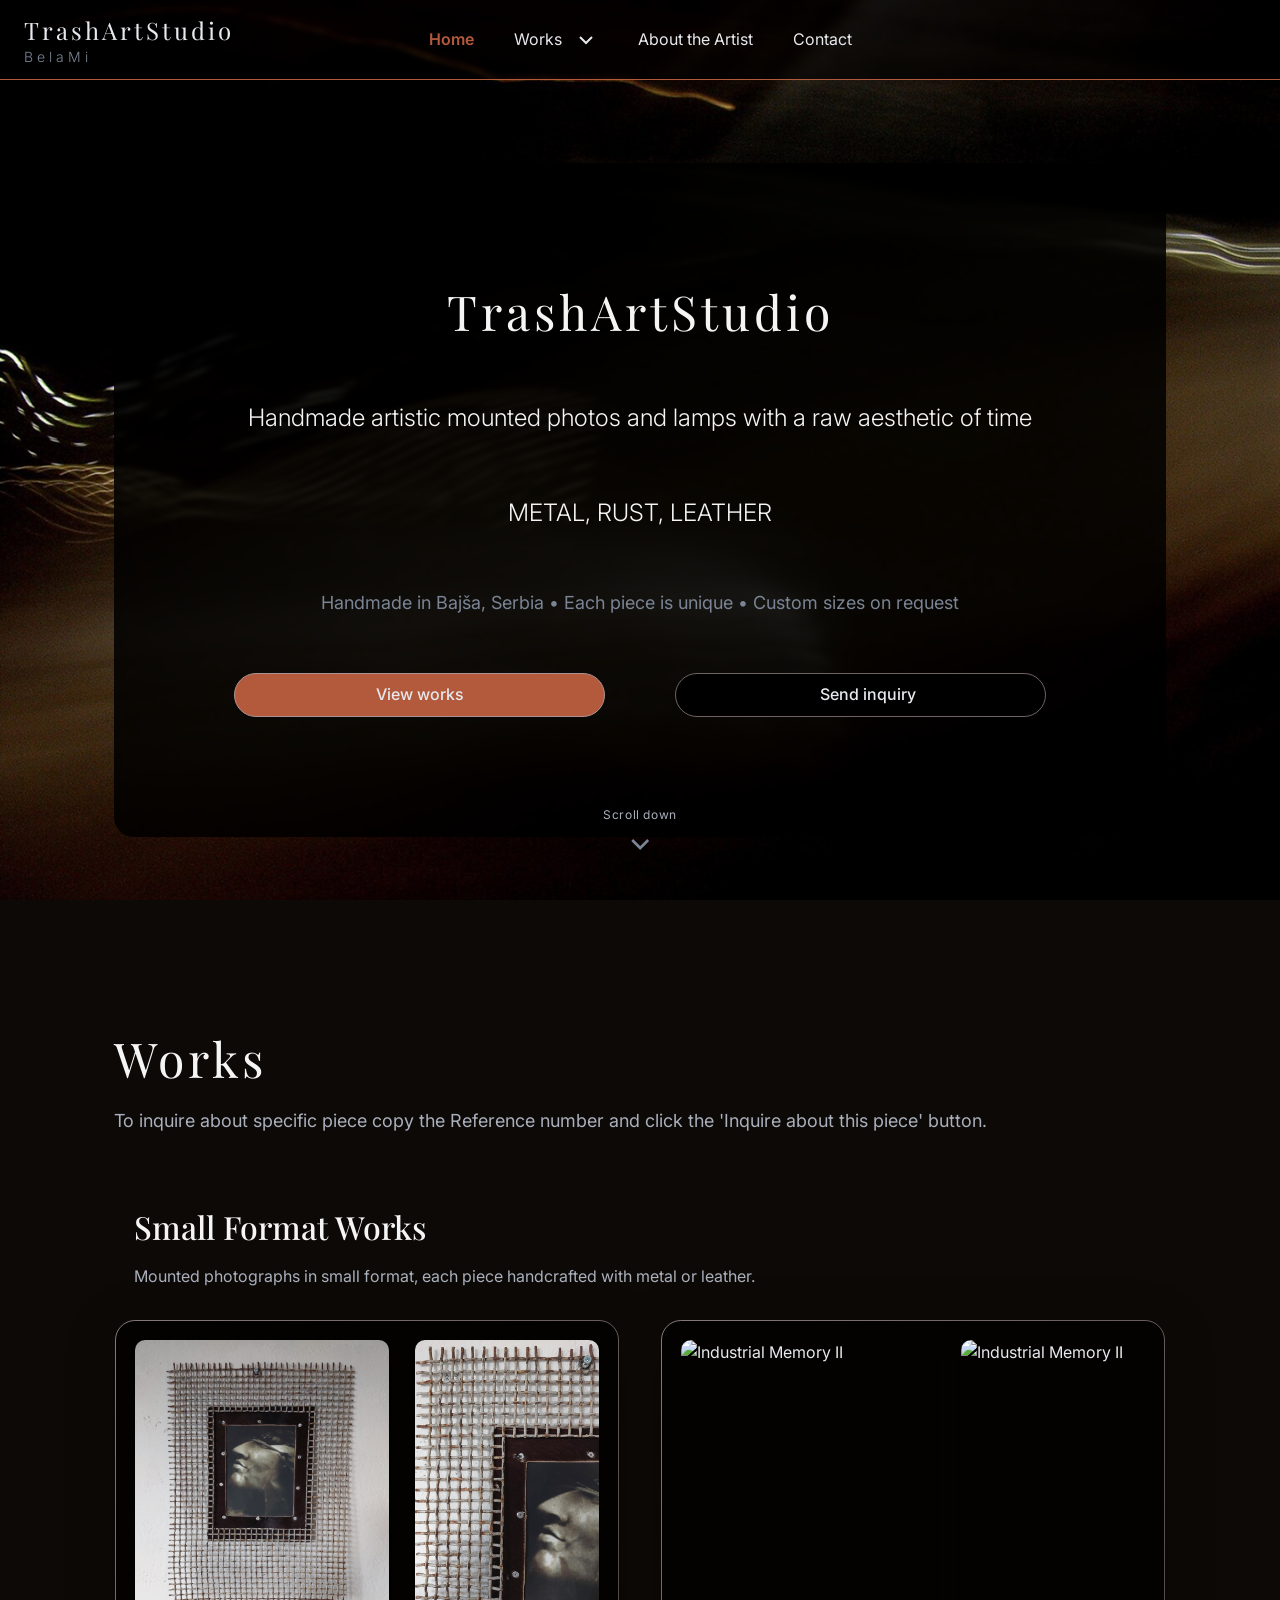
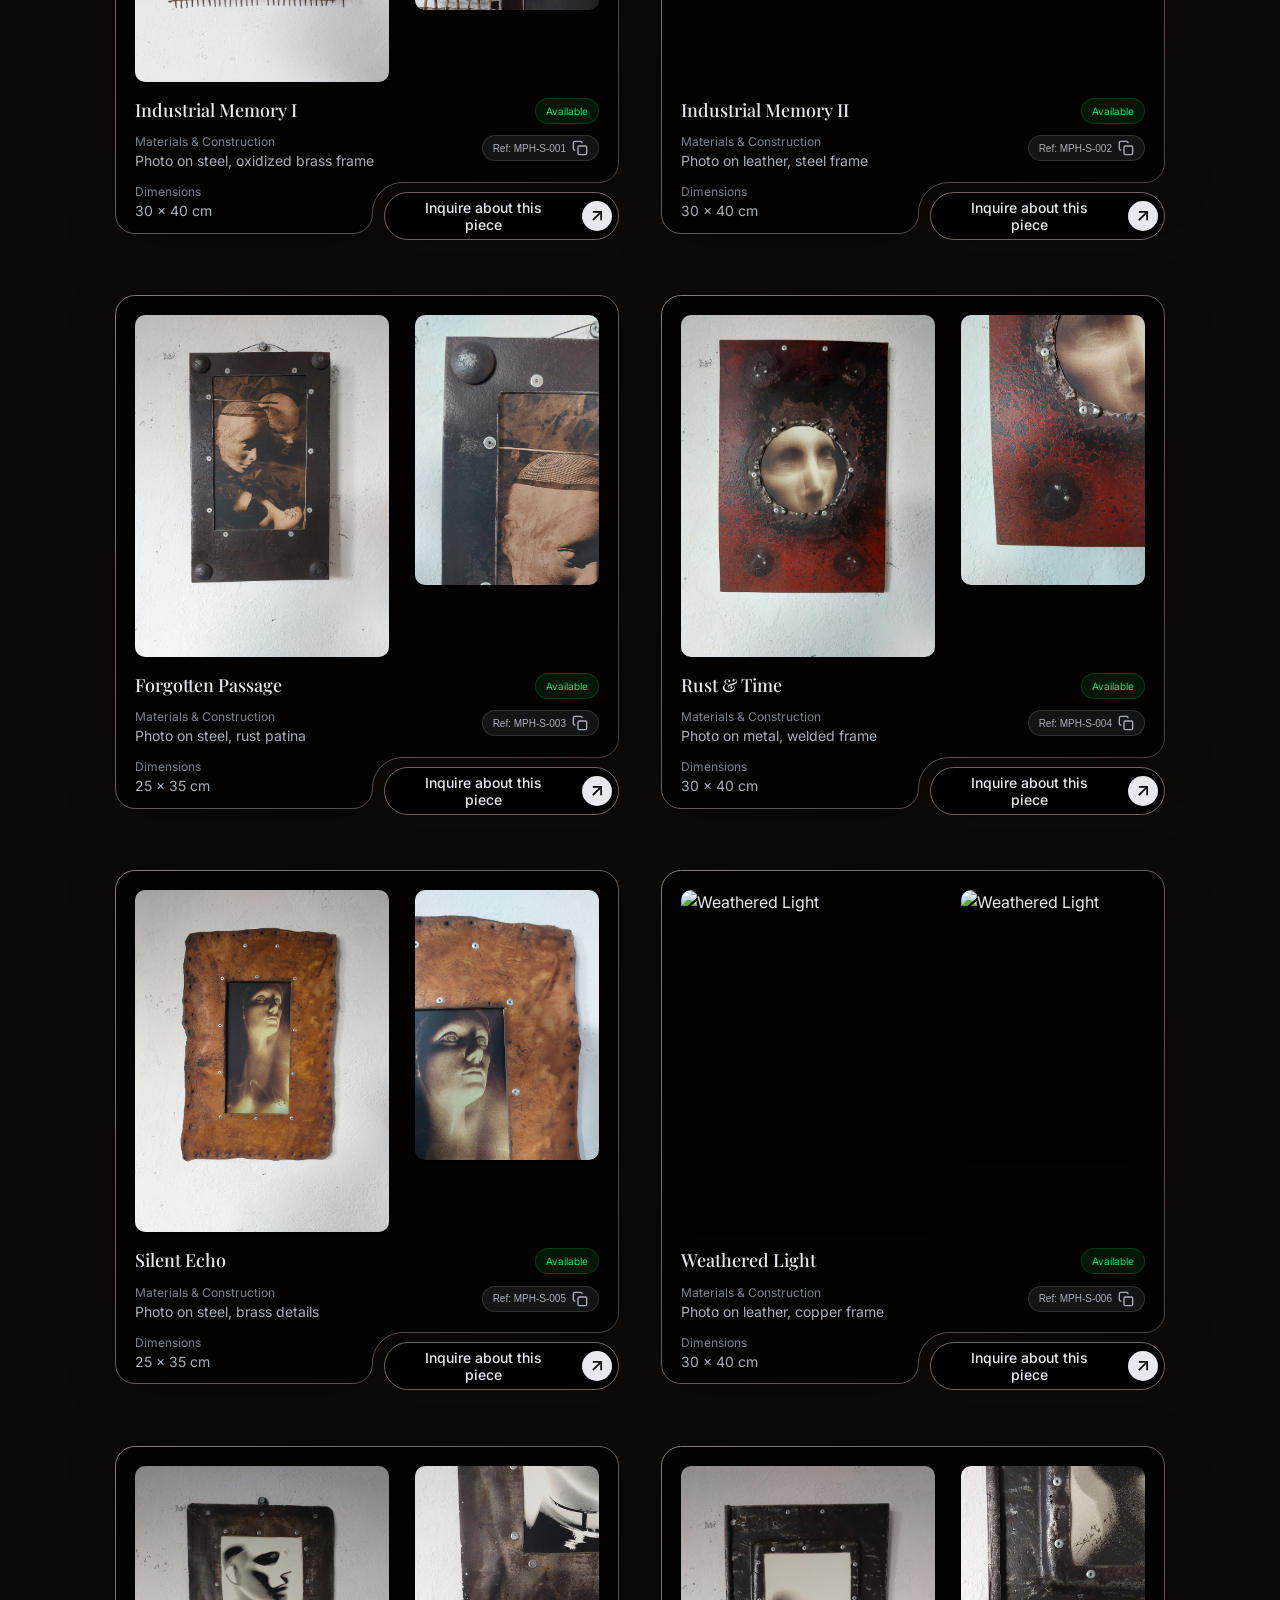
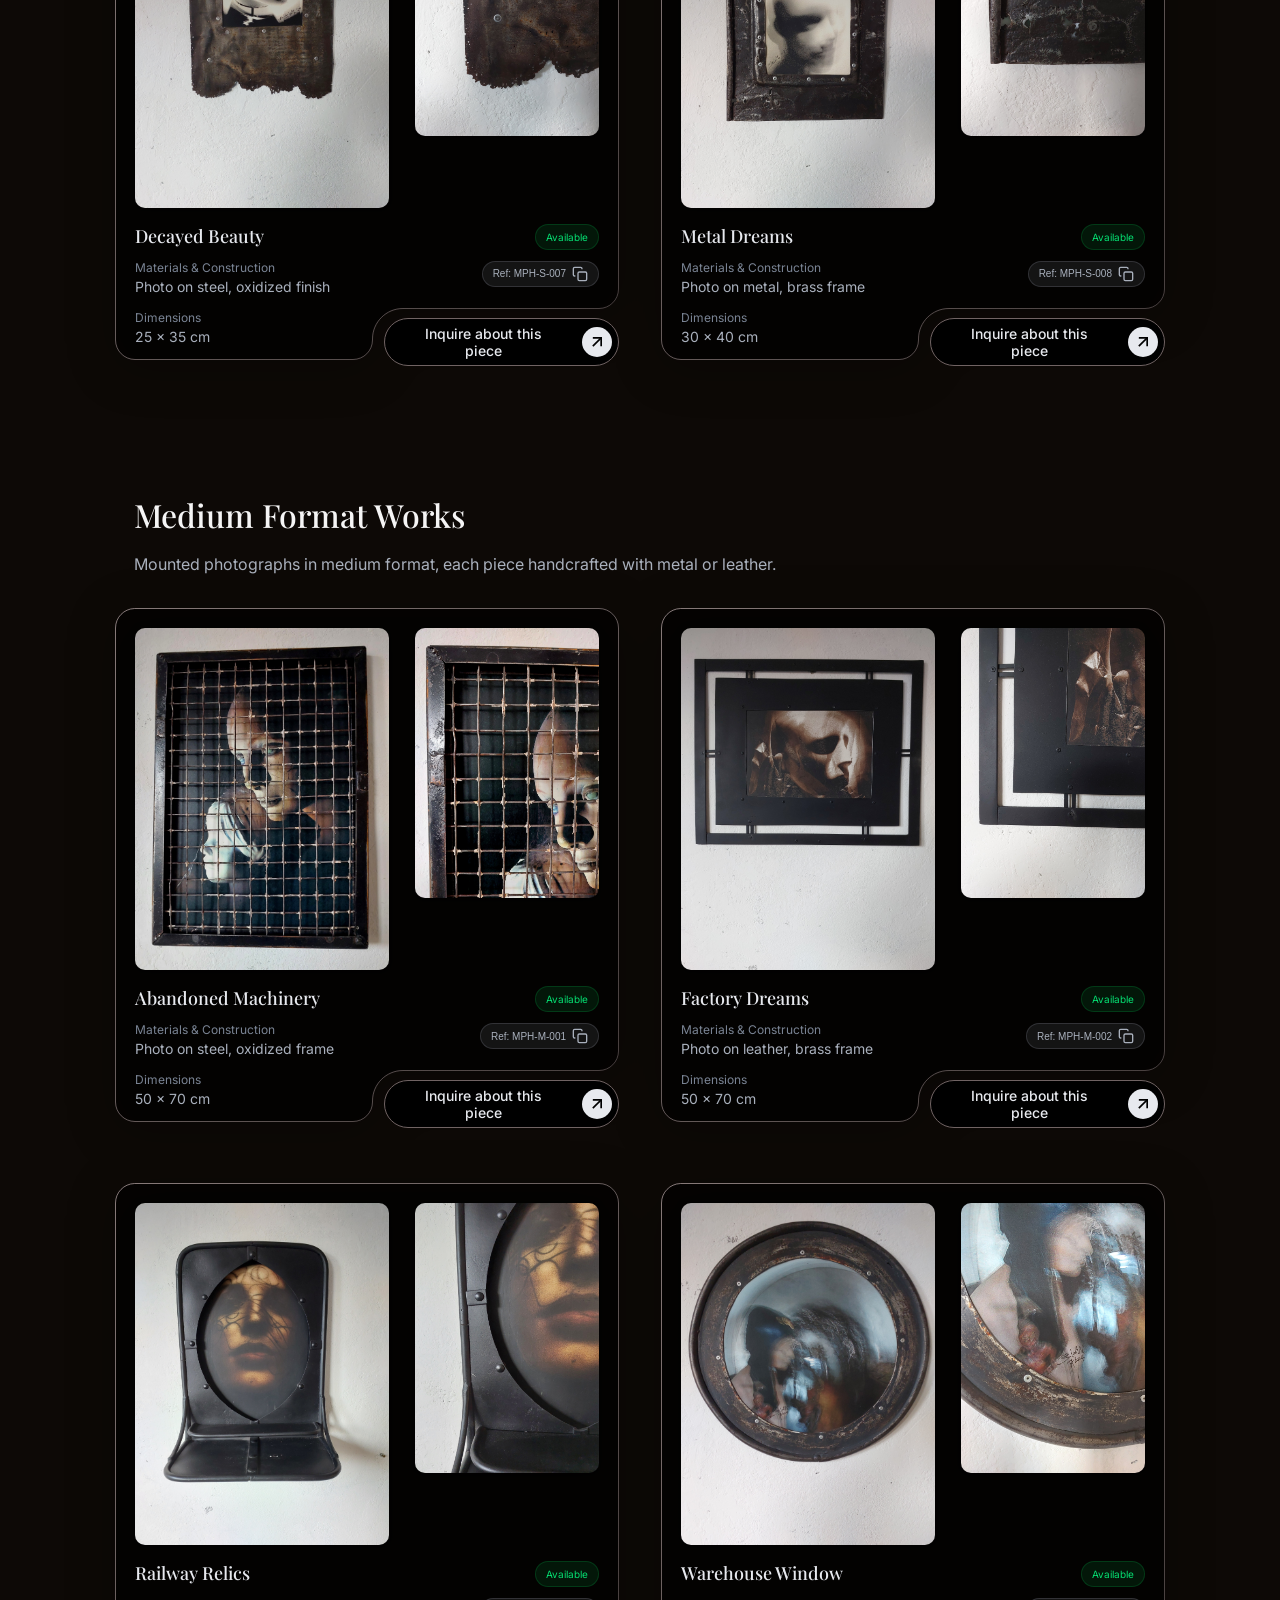
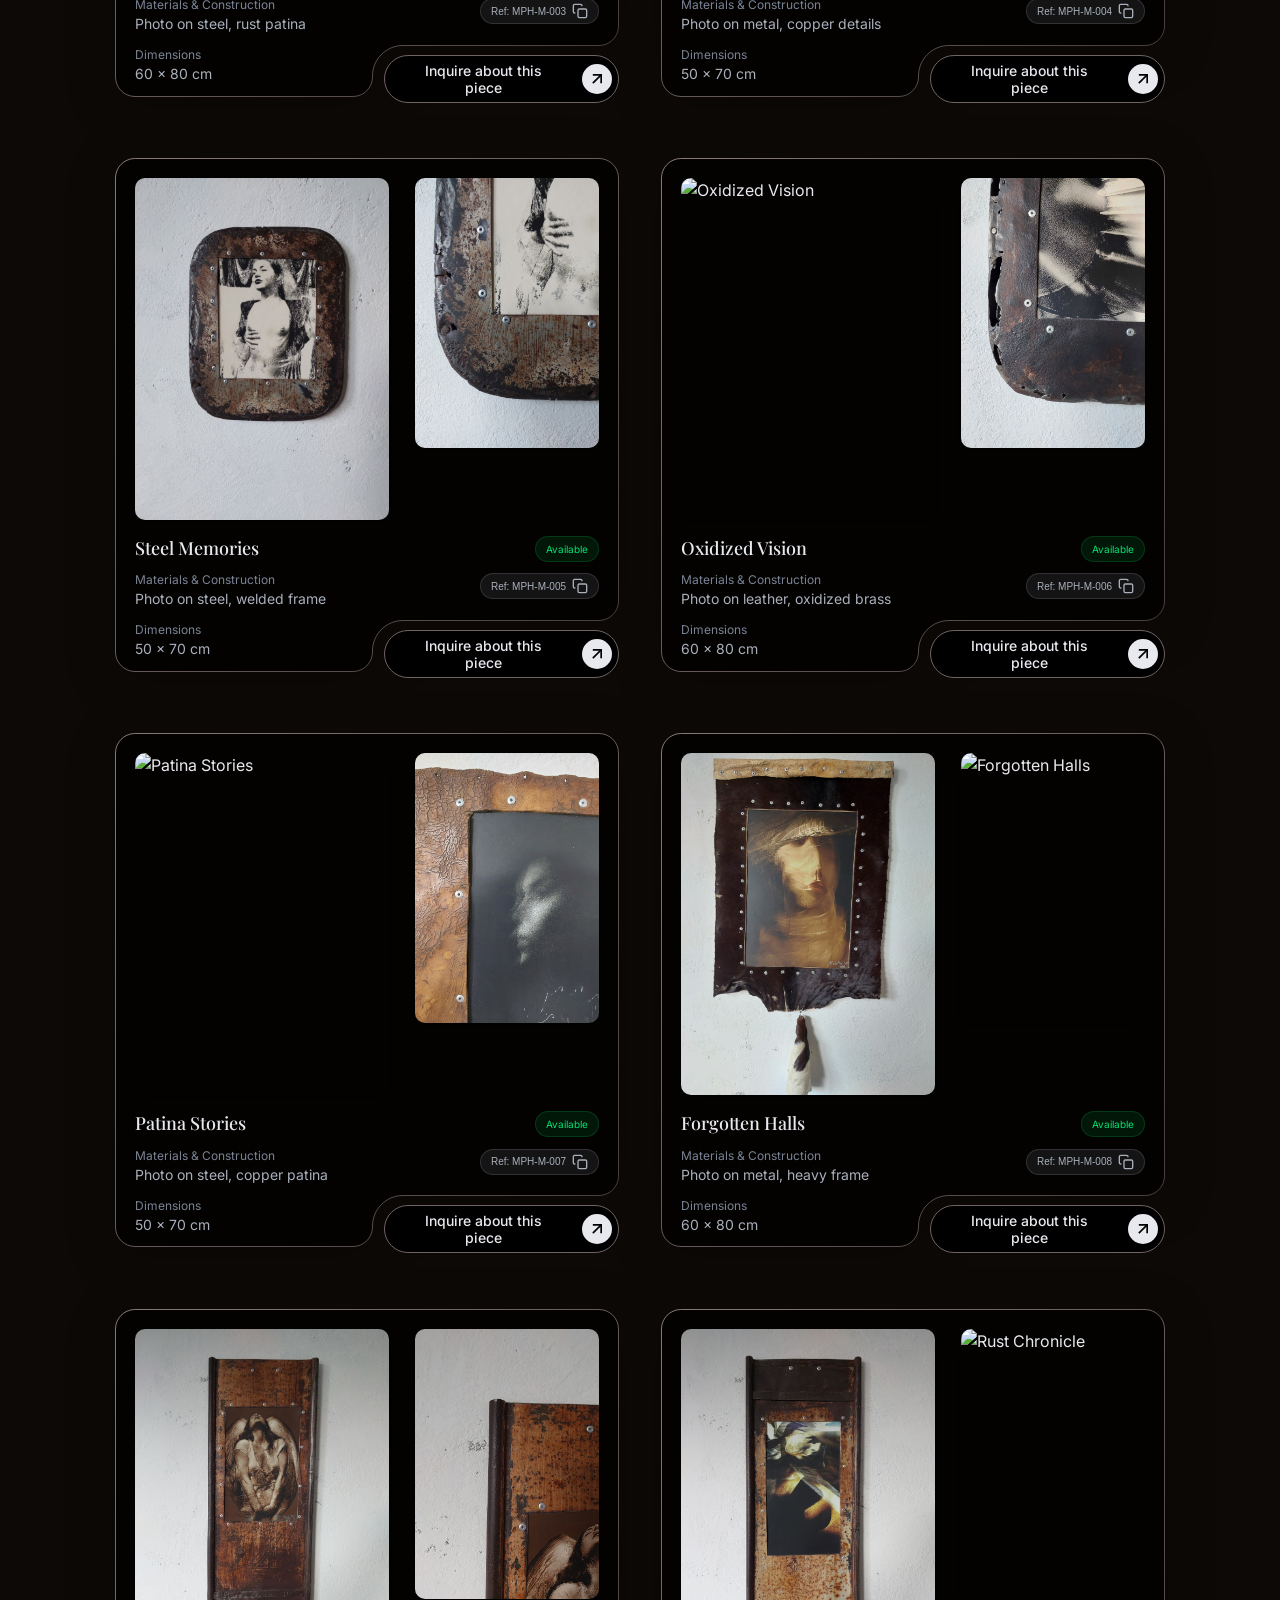
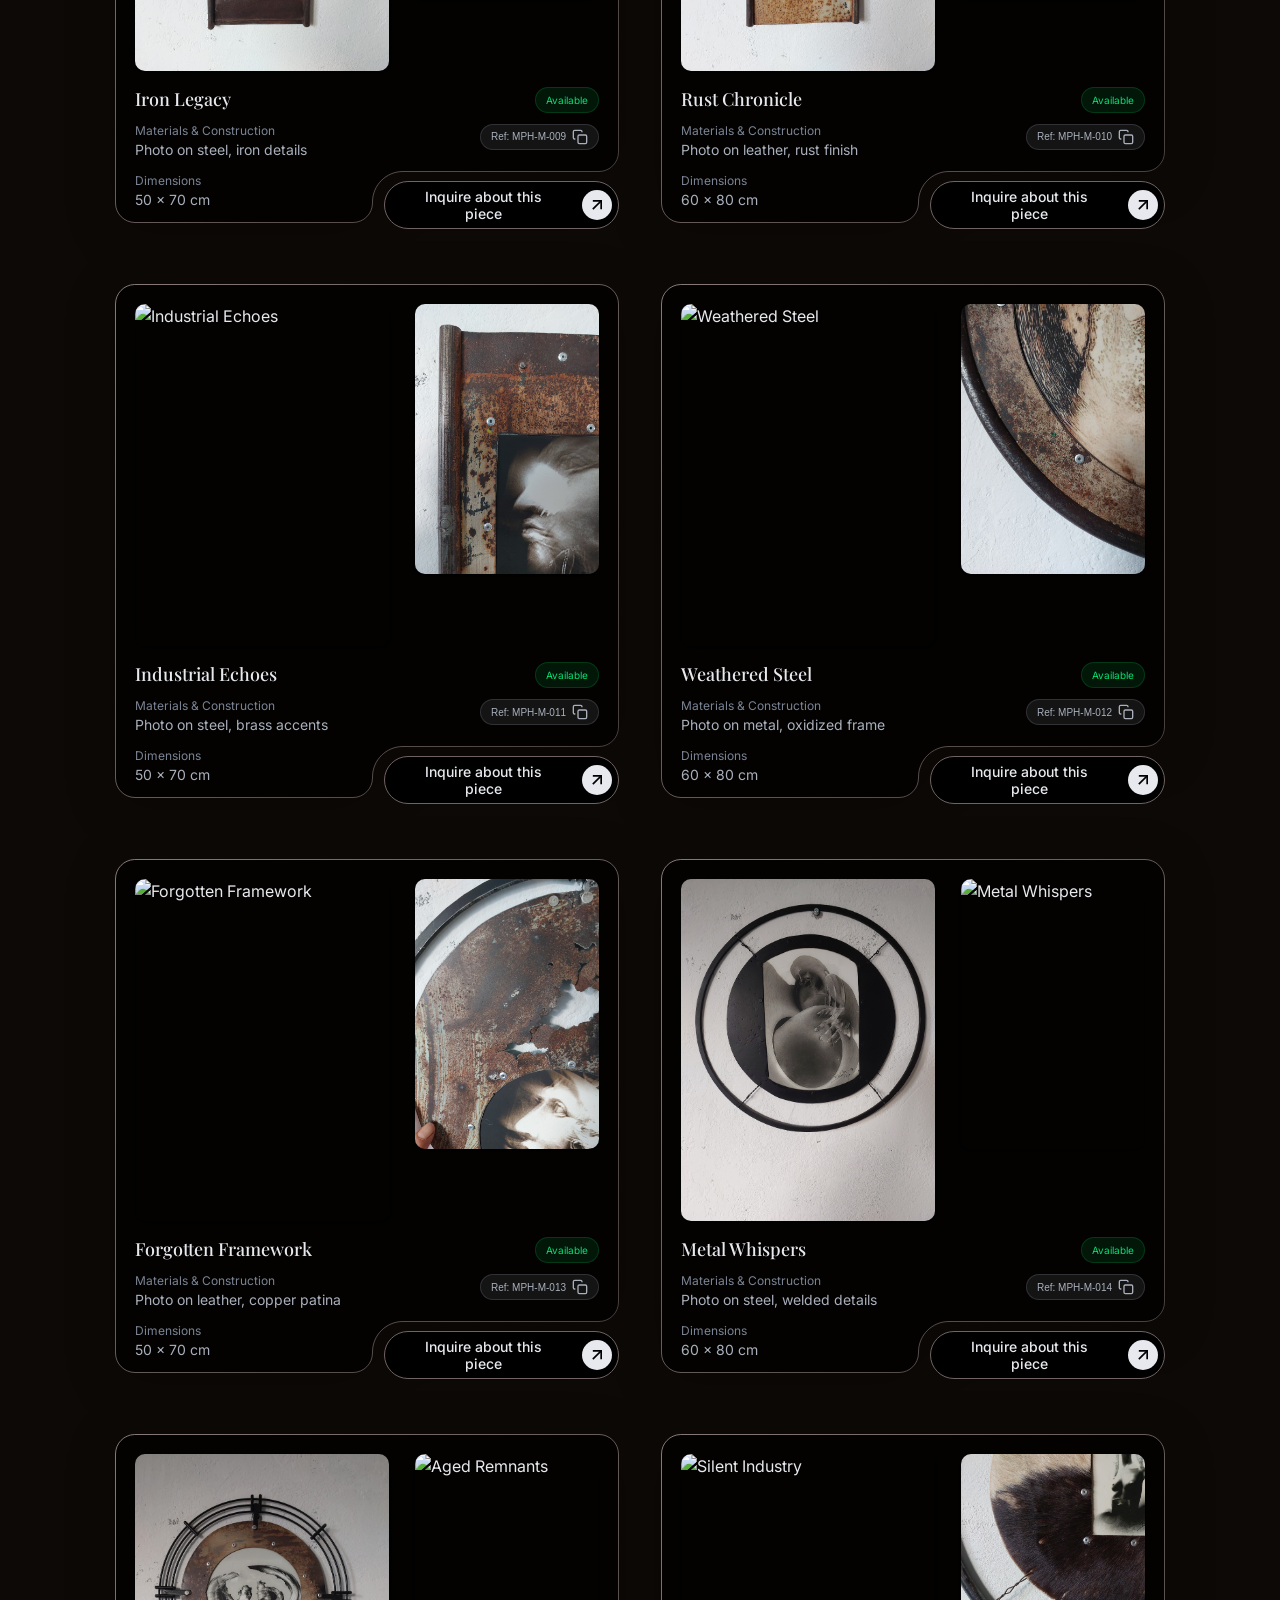
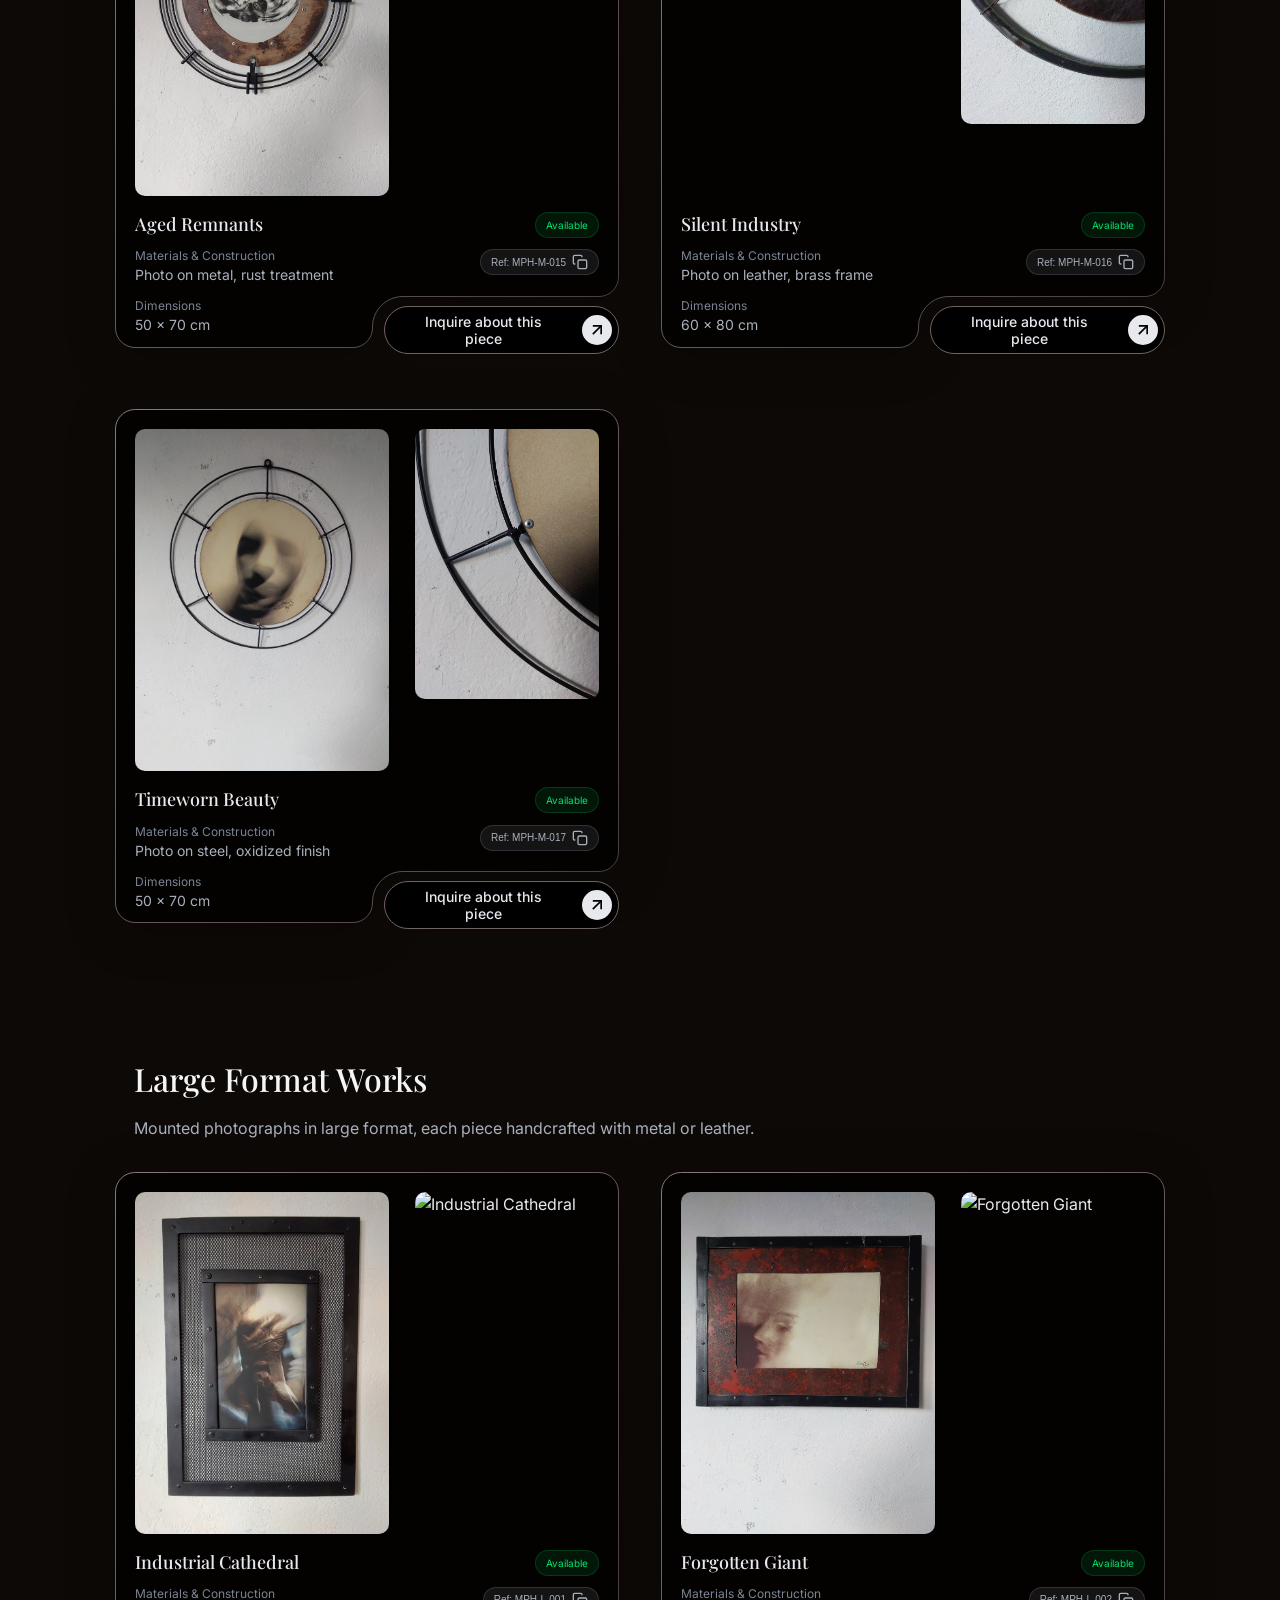
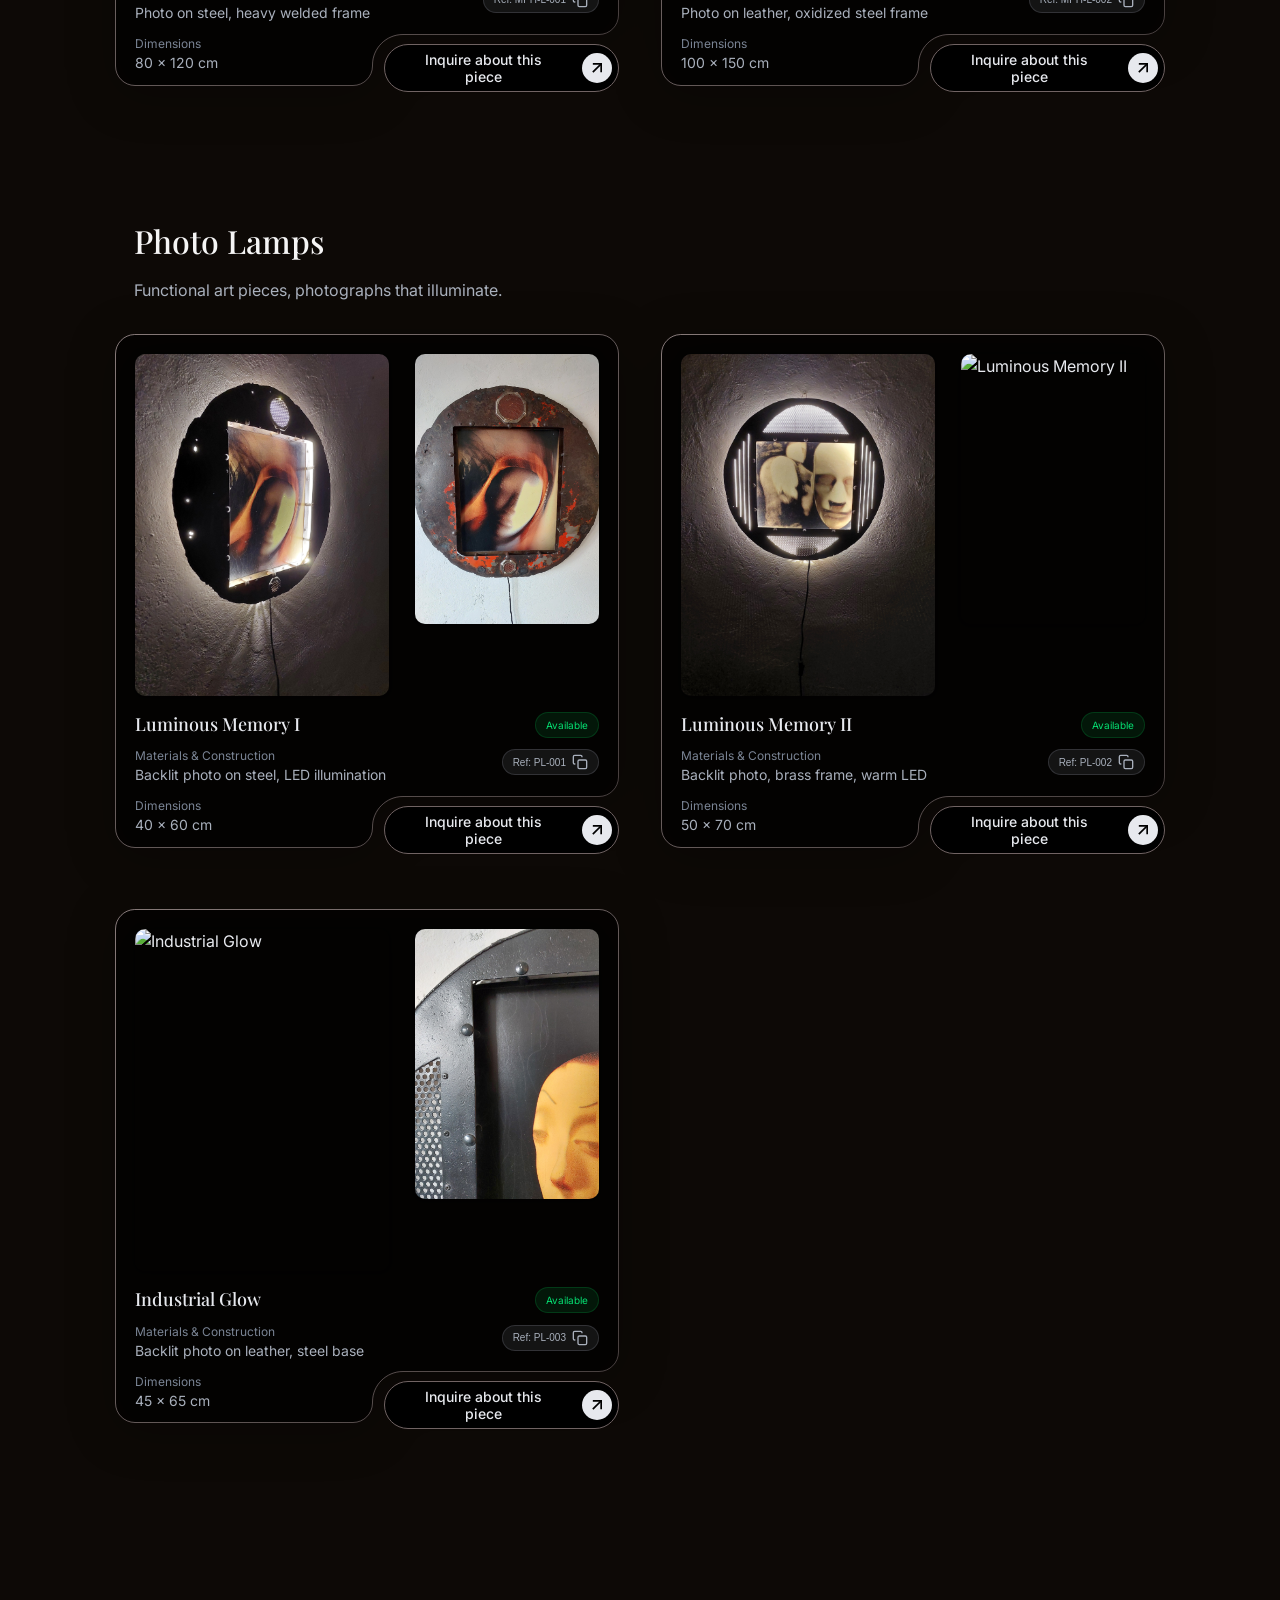
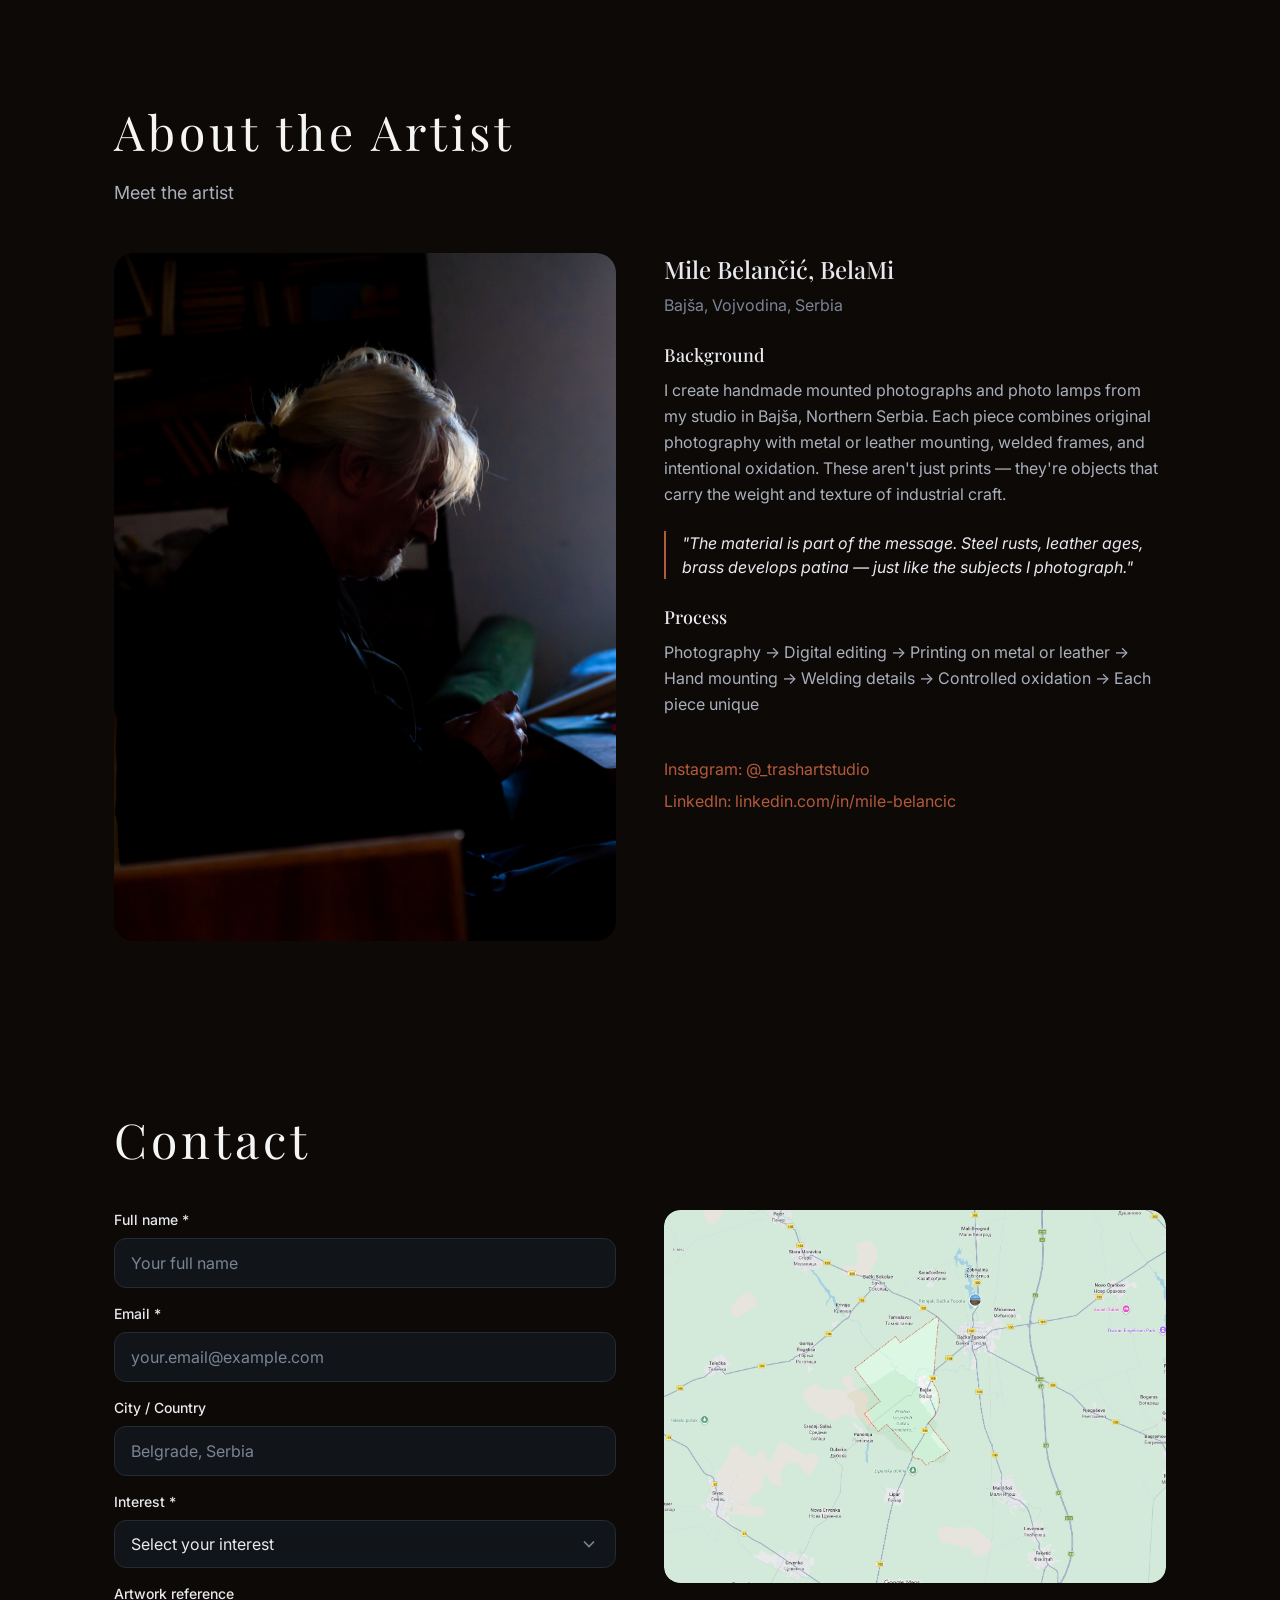
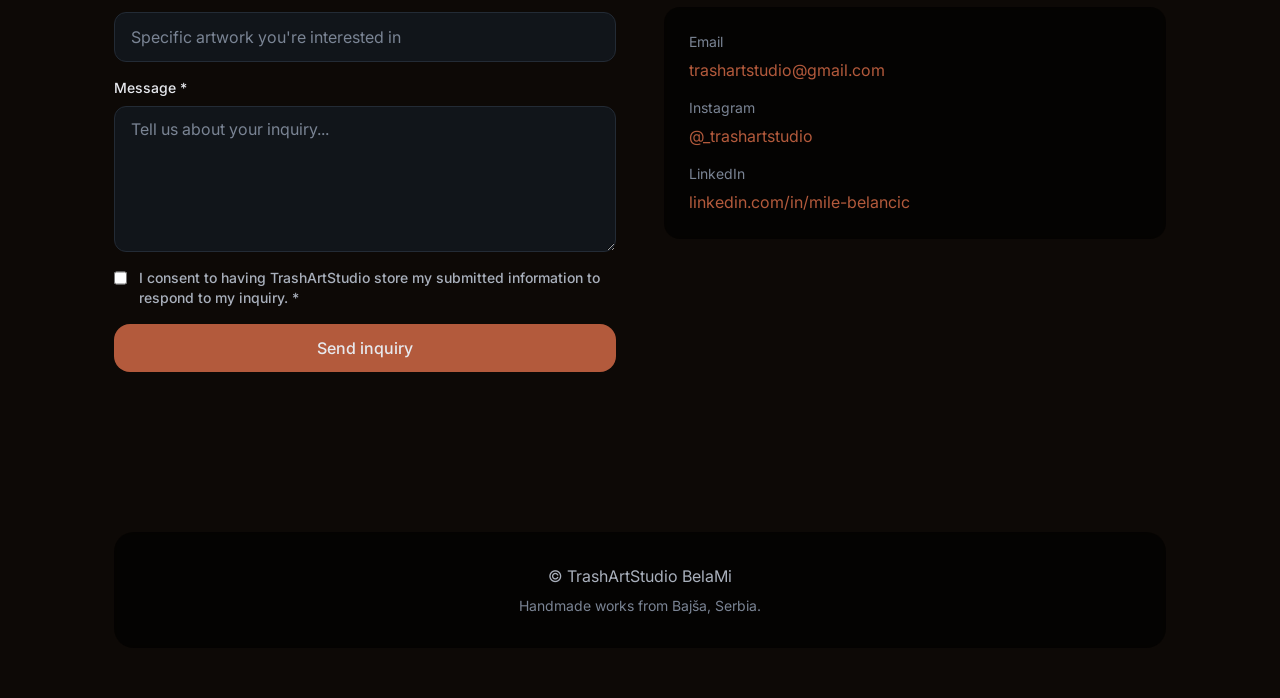
==== commit f9eb5703: "yep!" ====
--- a/index.html
+++ b/index.html
@@ -205,7 +205,7 @@
             <div class="contact-details">
               <div class="contact-item">
                 <span class="contact-label">Email</span>
-                <a href="mailto:teabela33@gmail.com" class="contact-value">teabela33@gmail.com</a>
+                <a href="mailto:trashartstudio@gmail.com" class="contact-value">trashartstudio@gmail.com</a>
               </div>
               <div class="contact-item">
                 <span class="contact-label">Instagram</span>
@@ -550,7 +550,7 @@
         submitBtn.textContent = 'Sending...';
         submitBtn.disabled = true;
 
-        fetch('https://formsubmit.co/ajax/teabela33@gmail.com', {
+        fetch('https://formsubmit.co/ajax/trashartstudio@gmail.com', {
           method: 'POST',
           headers: { 'Accept': 'application/json' },
           body: formData
@@ -560,10 +560,18 @@
           if (data.success) {
             submitBtn.textContent = 'Sent!';
             form.reset();
-            setTimeout(() => {
-              submitBtn.textContent = originalText;
-              submitBtn.disabled = false;
-            }, 2000);
+            if (form.id === 'modalInquiryForm') {
+              setTimeout(() => {
+                closeInquiryModal();
+                submitBtn.textContent = originalText;
+                submitBtn.disabled = false;
+              }, 1000);
+            } else {
+              setTimeout(() => {
+                submitBtn.textContent = originalText;
+                submitBtn.disabled = false;
+              }, 2000);
+            }
           } else {
             submitBtn.textContent = 'Error - try again';
             submitBtn.disabled = false;
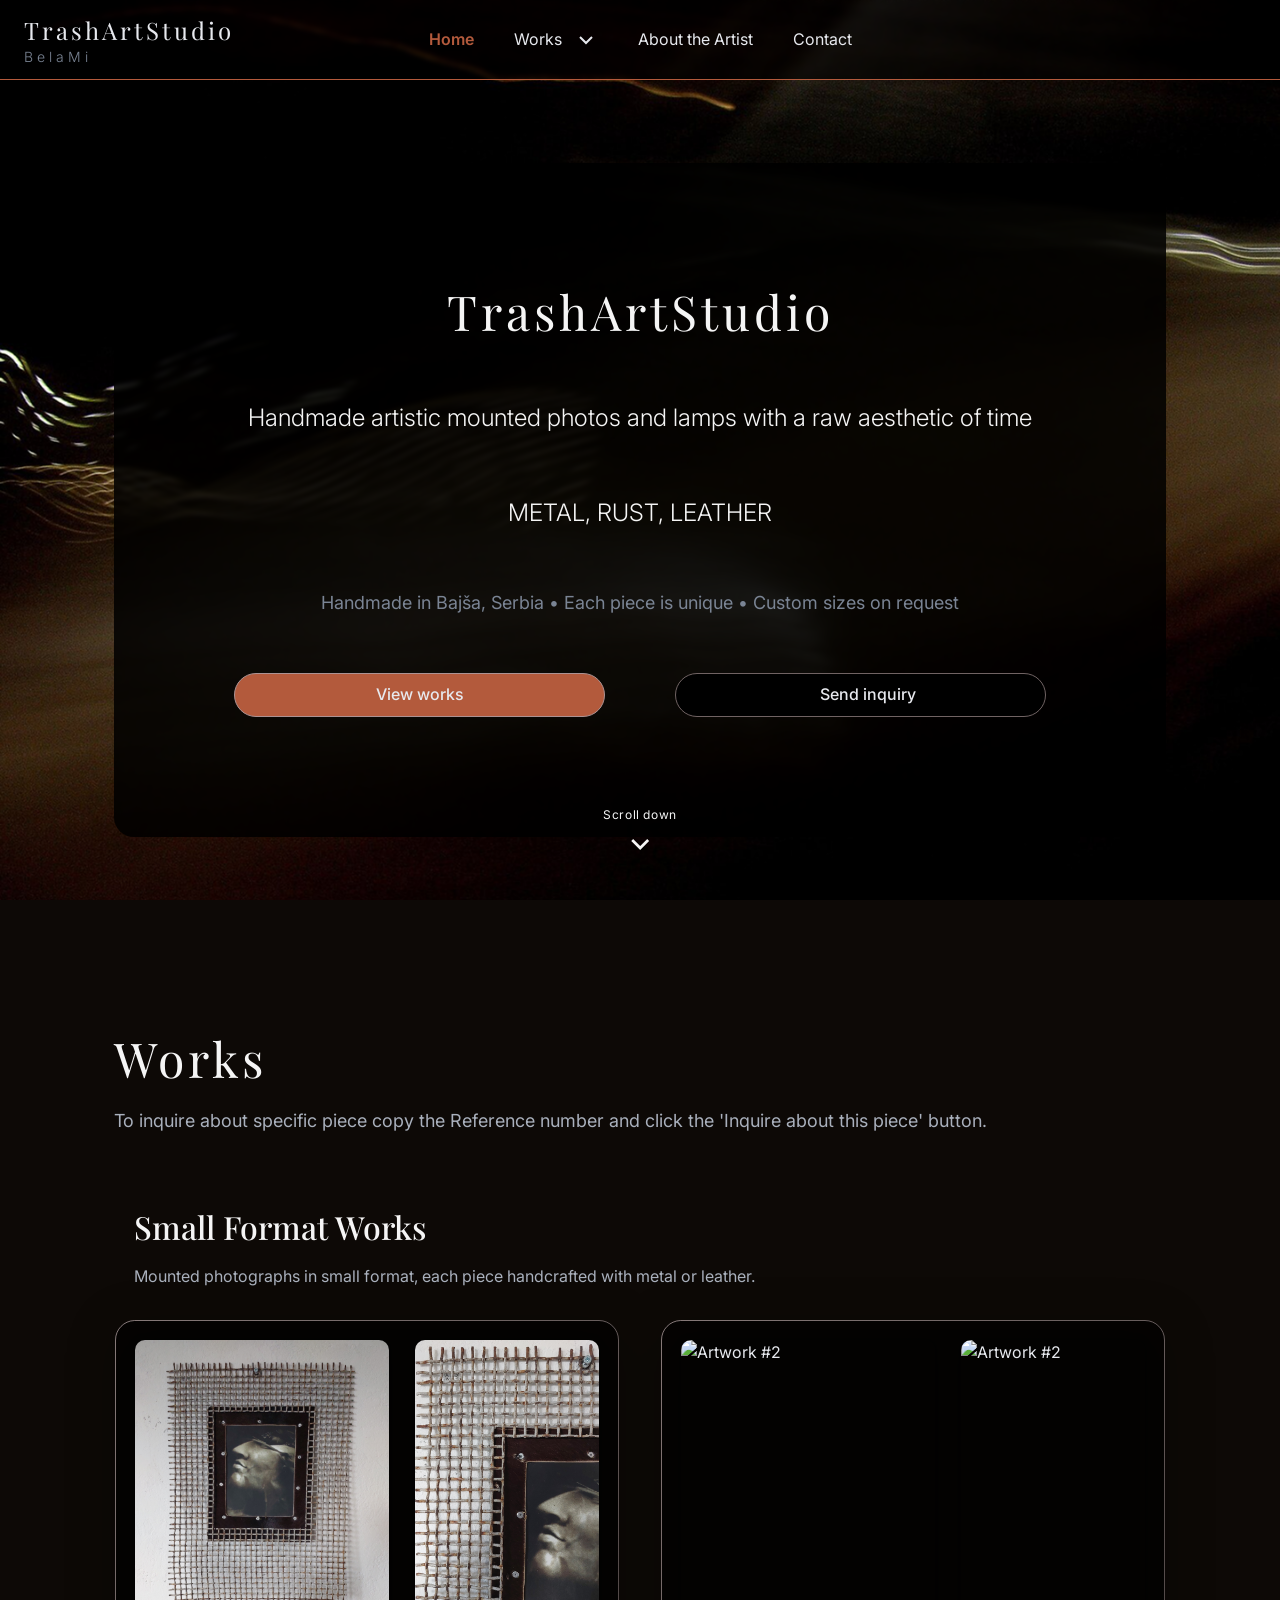
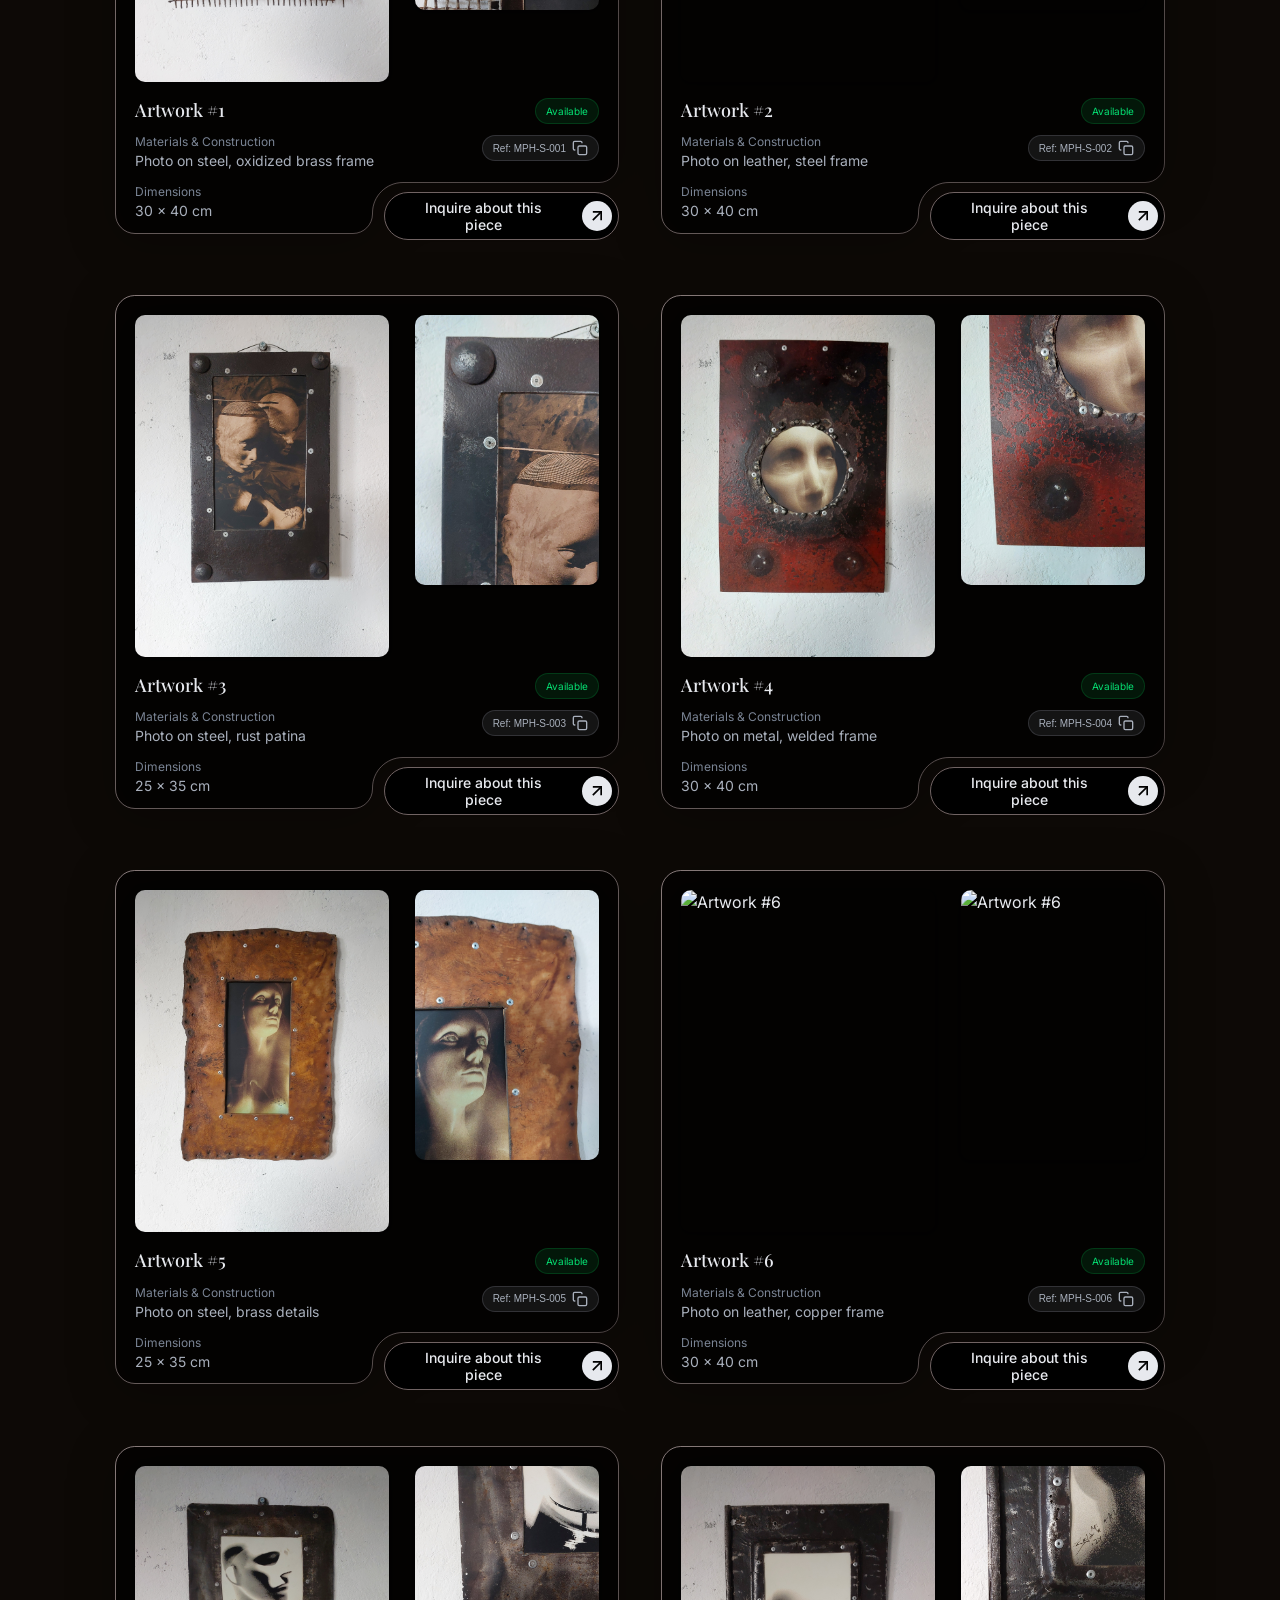
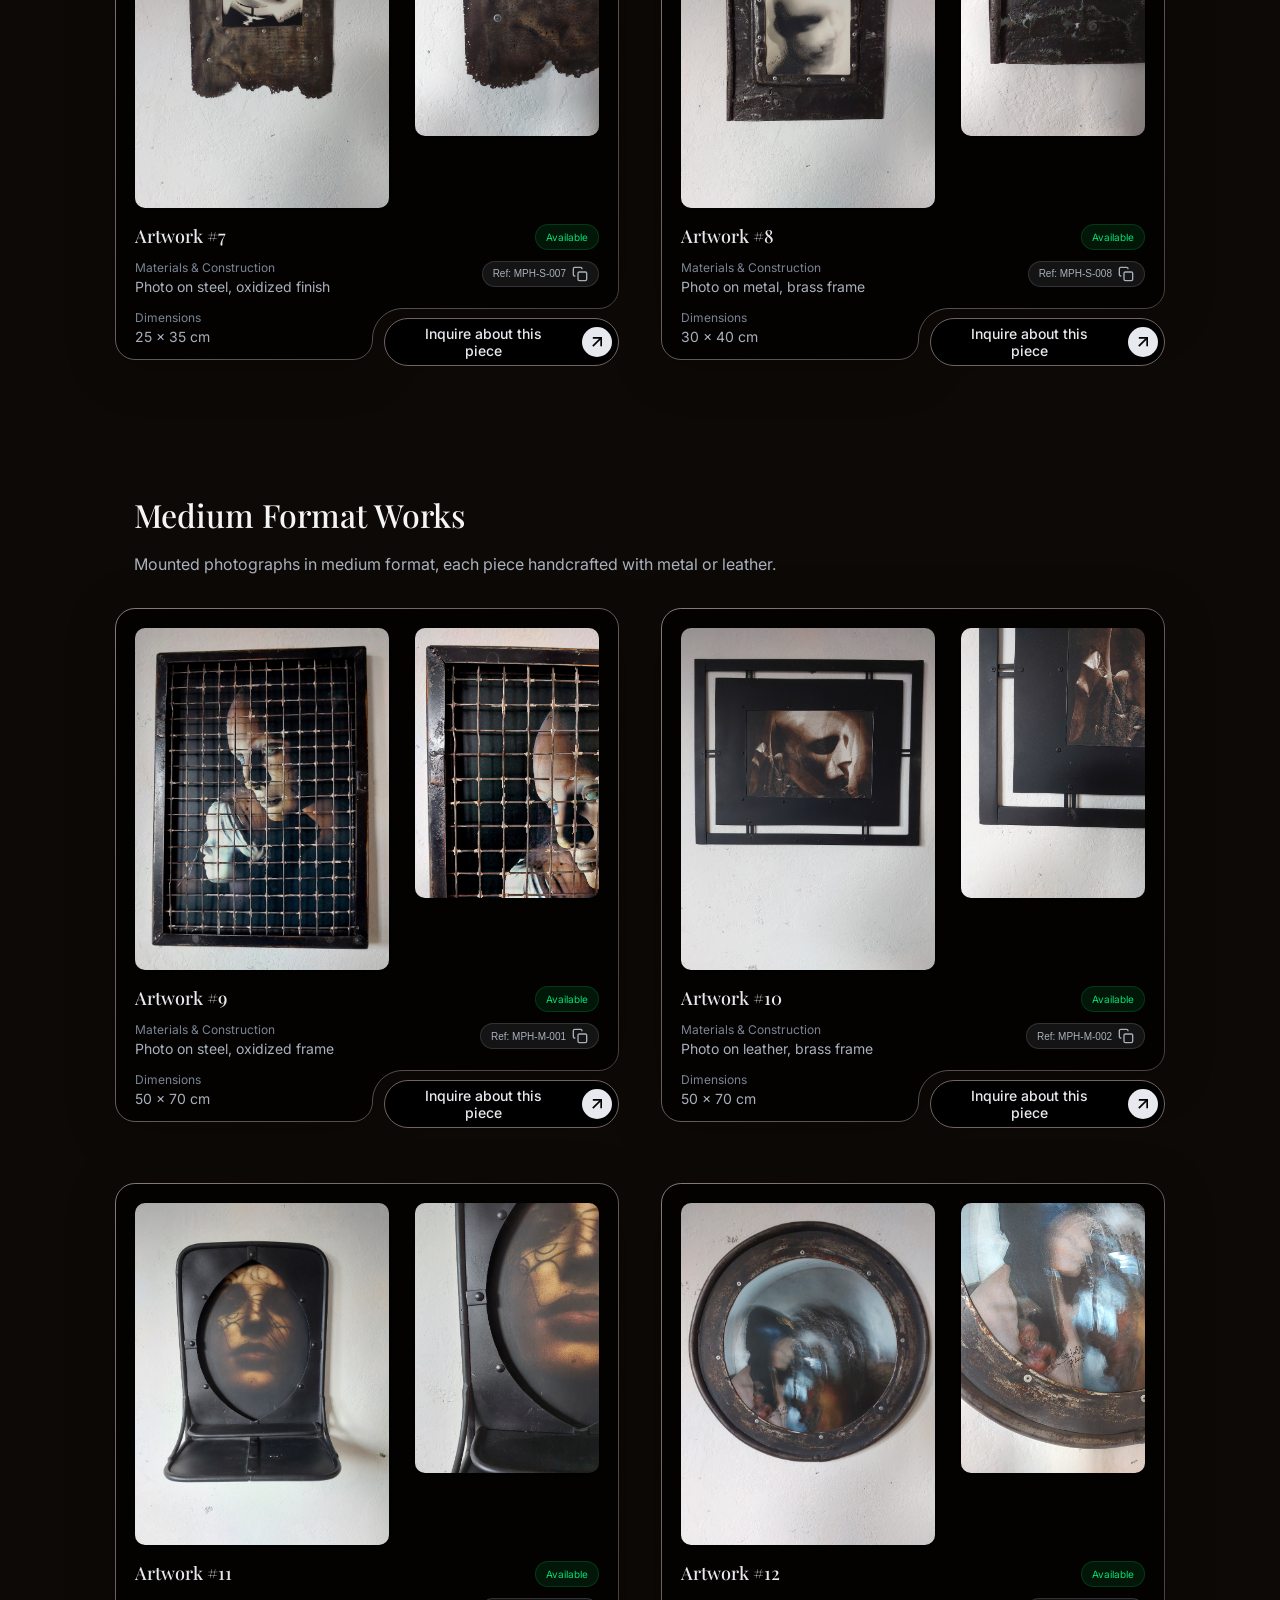
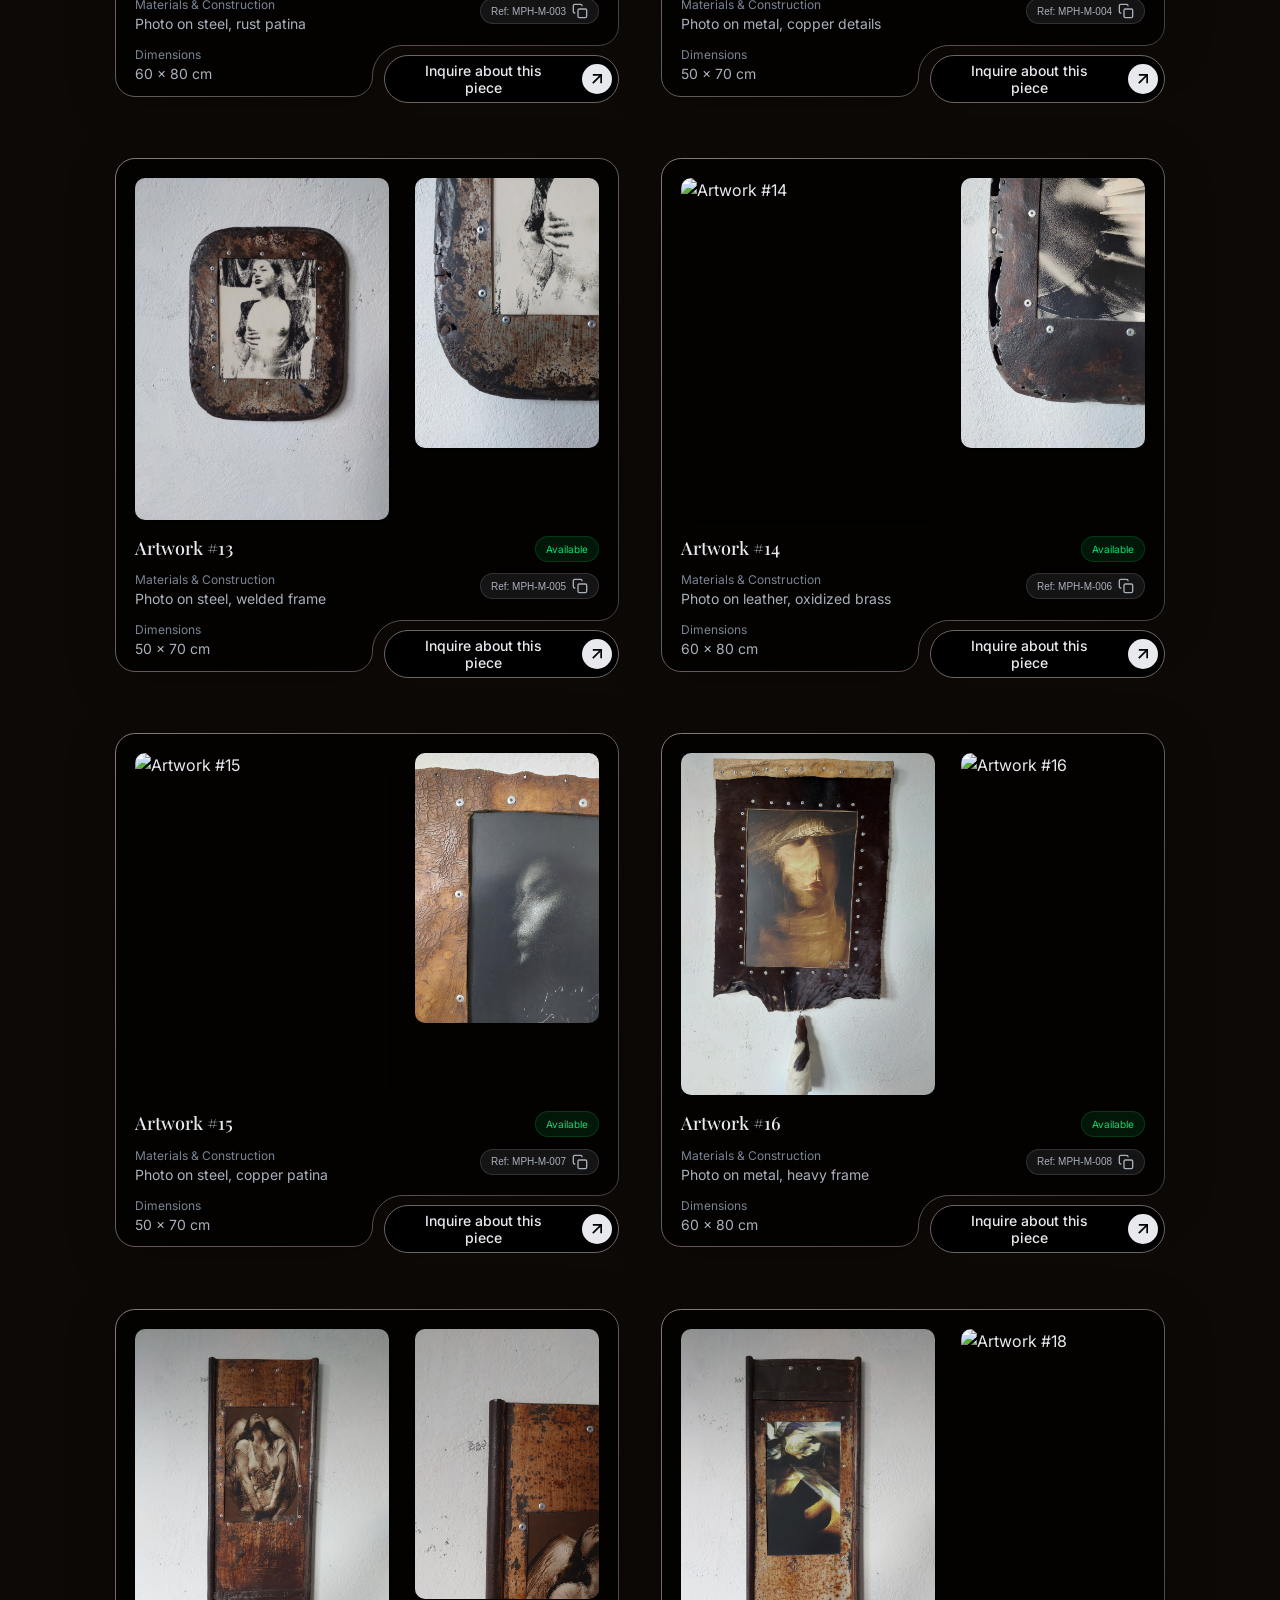
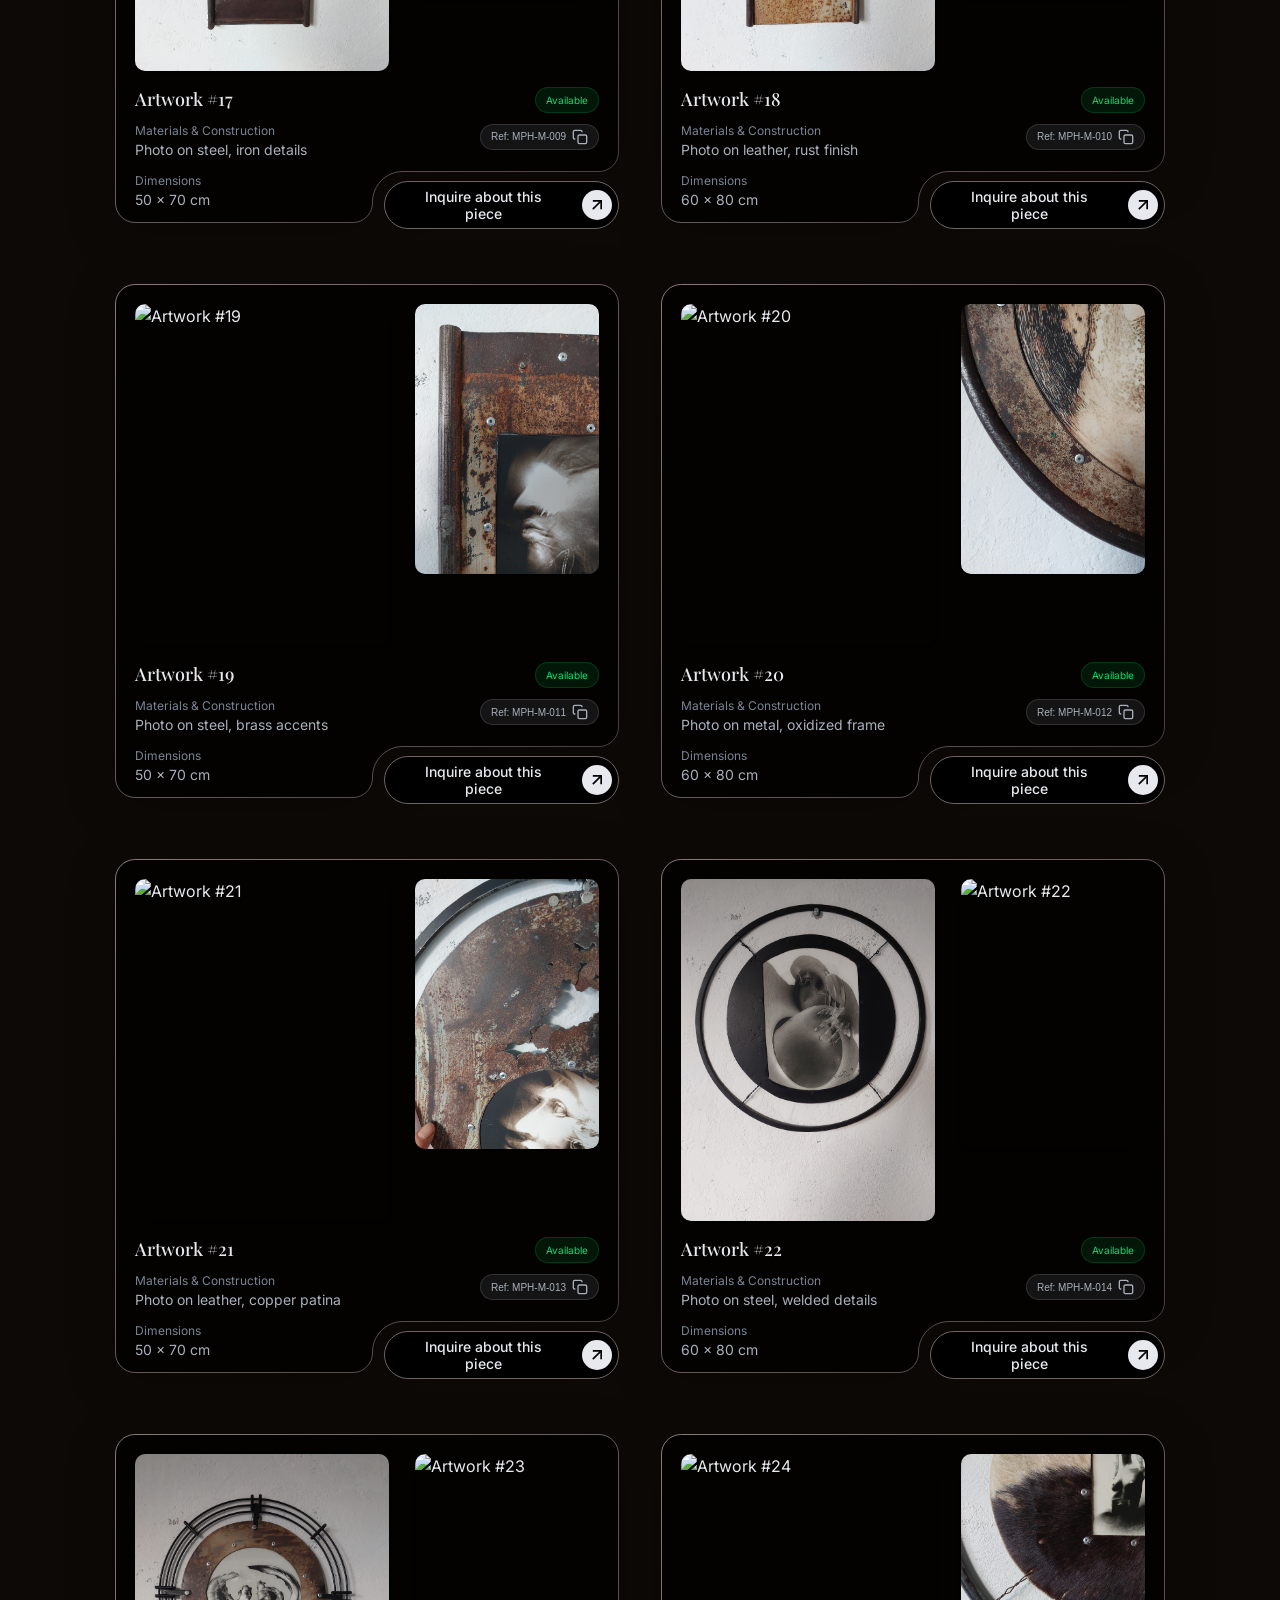
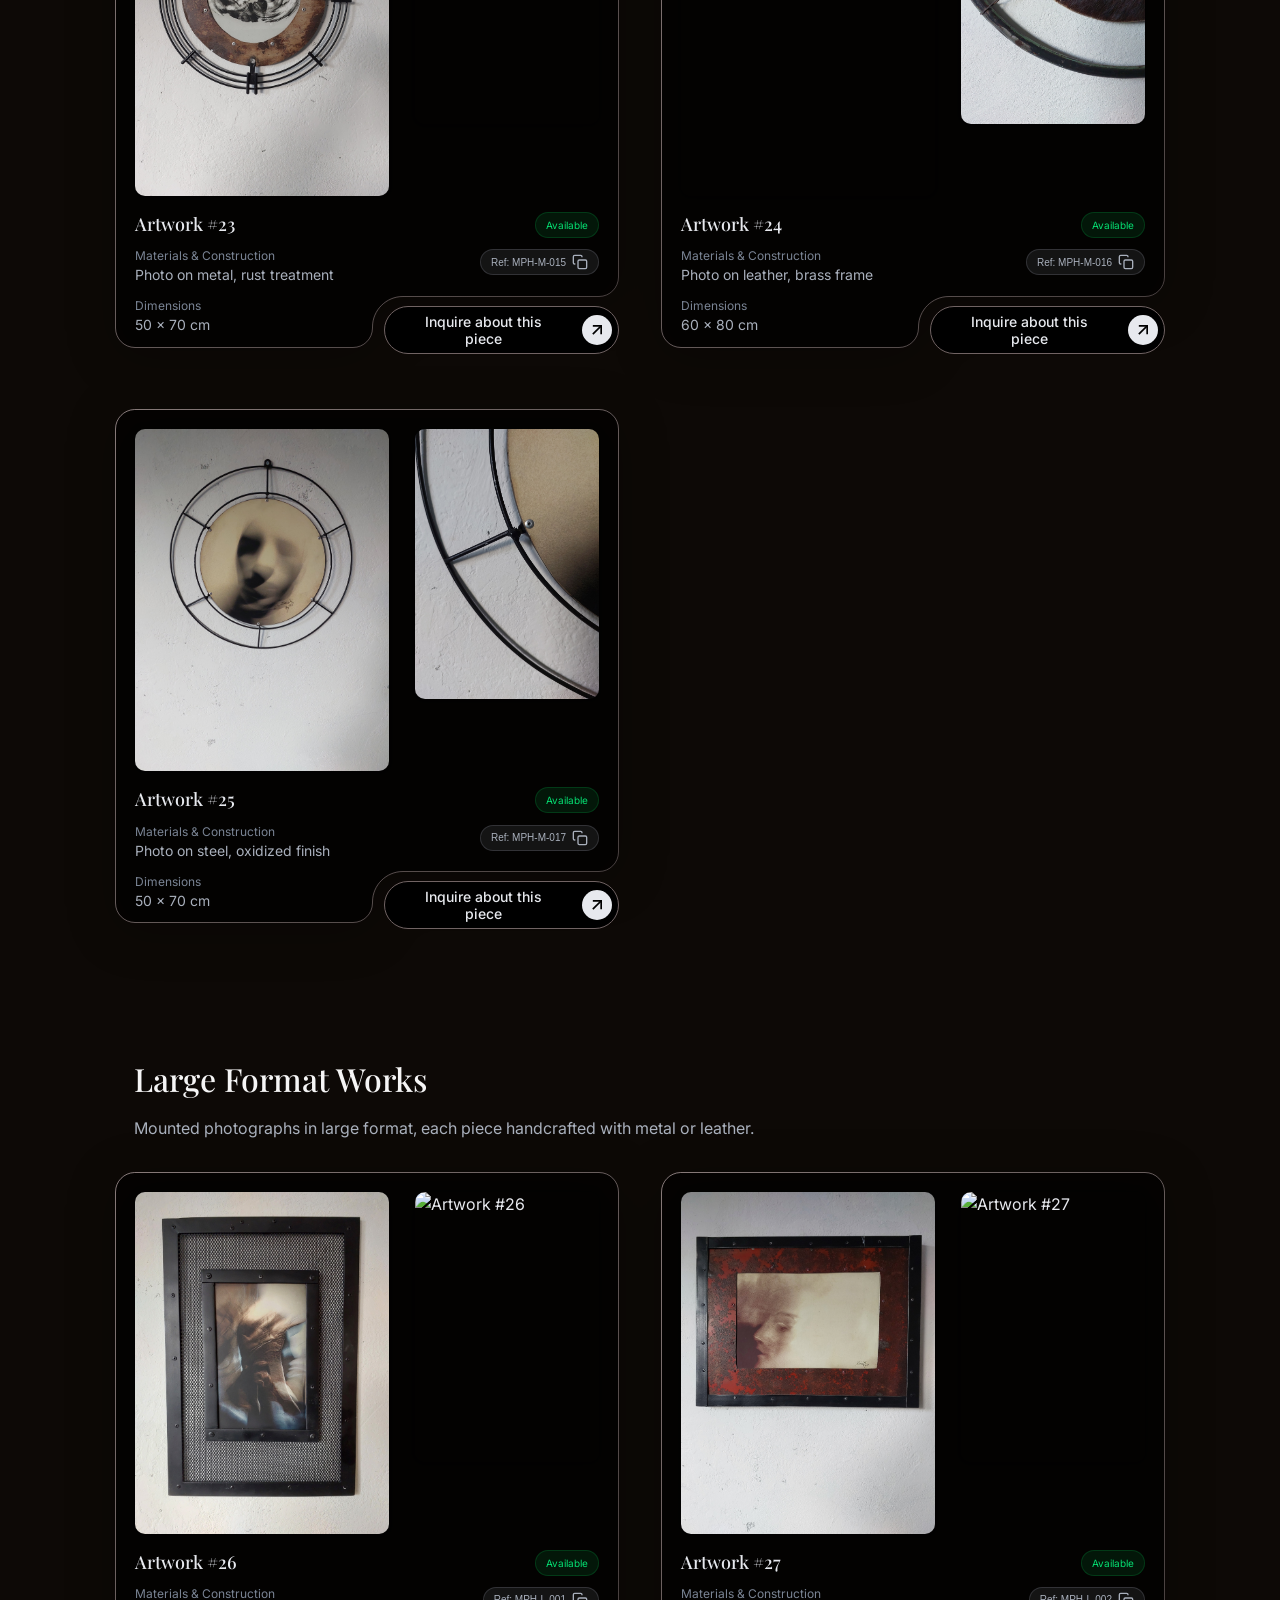
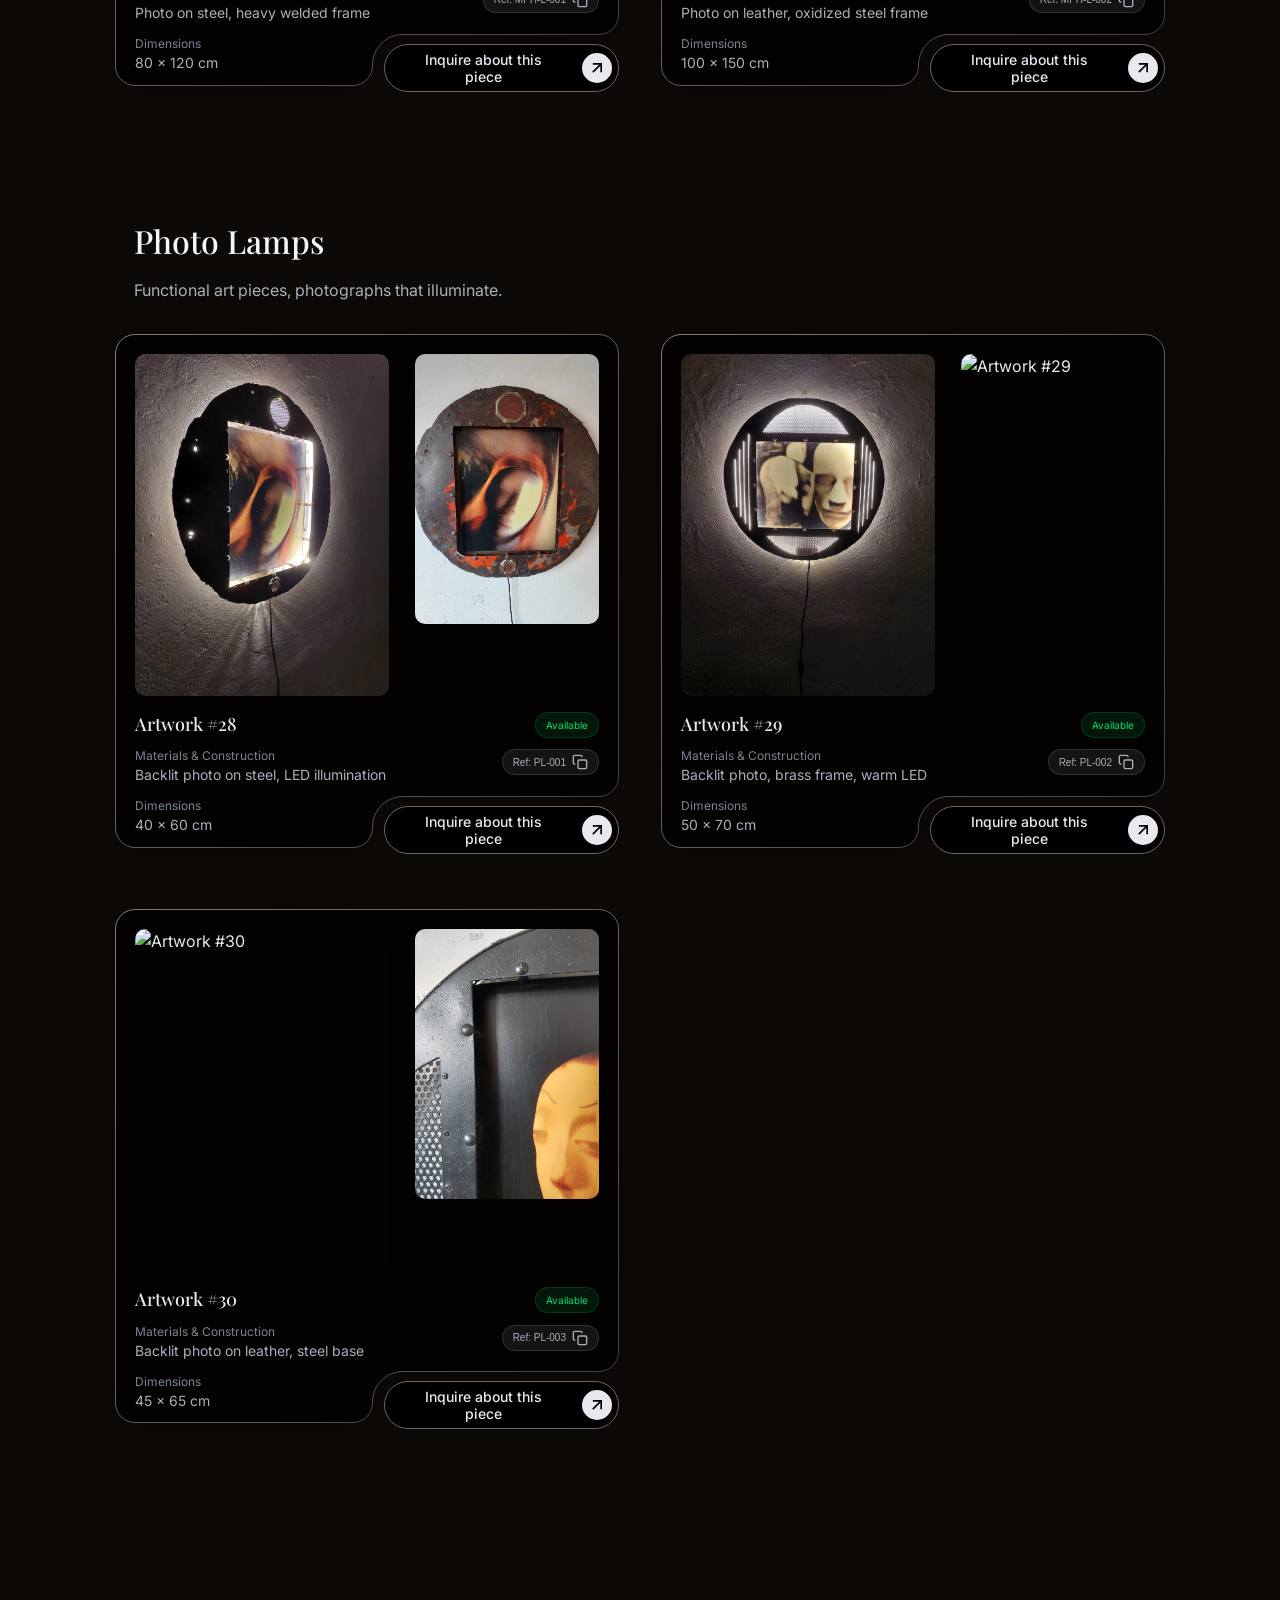
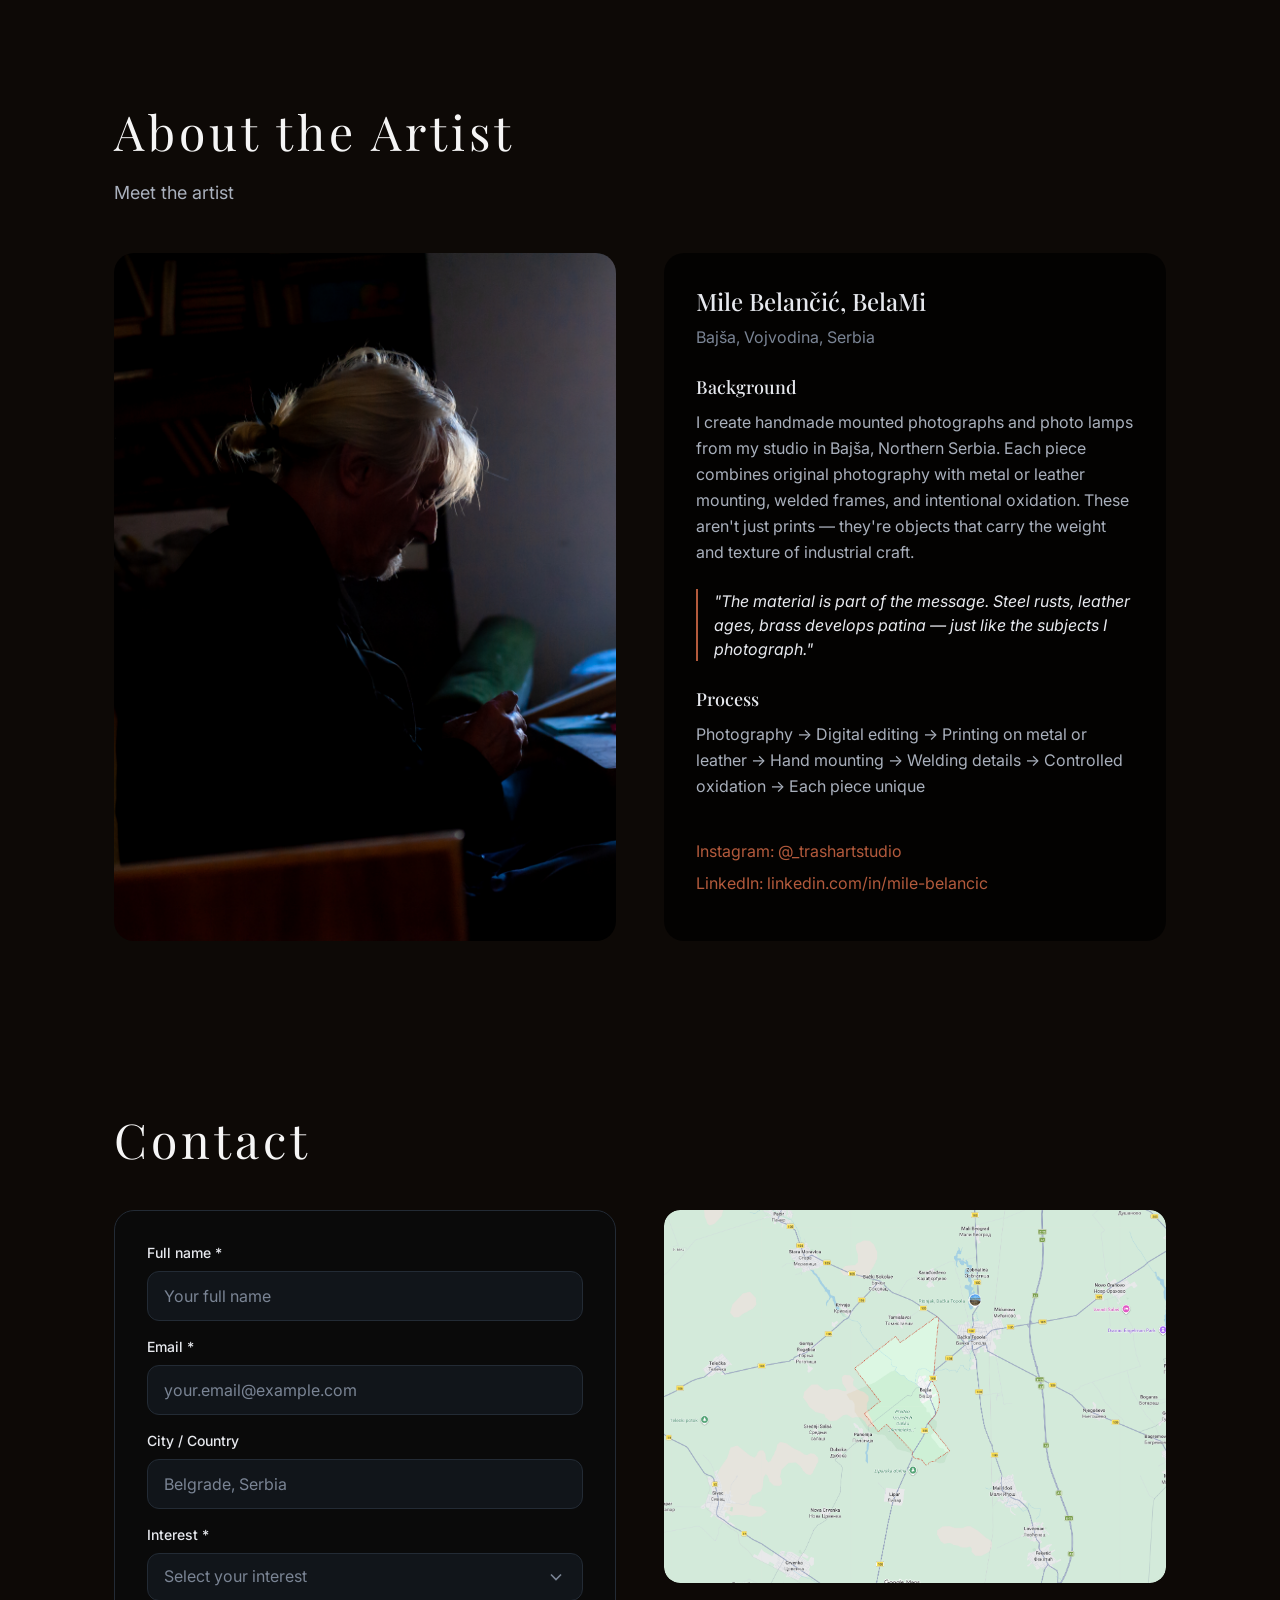
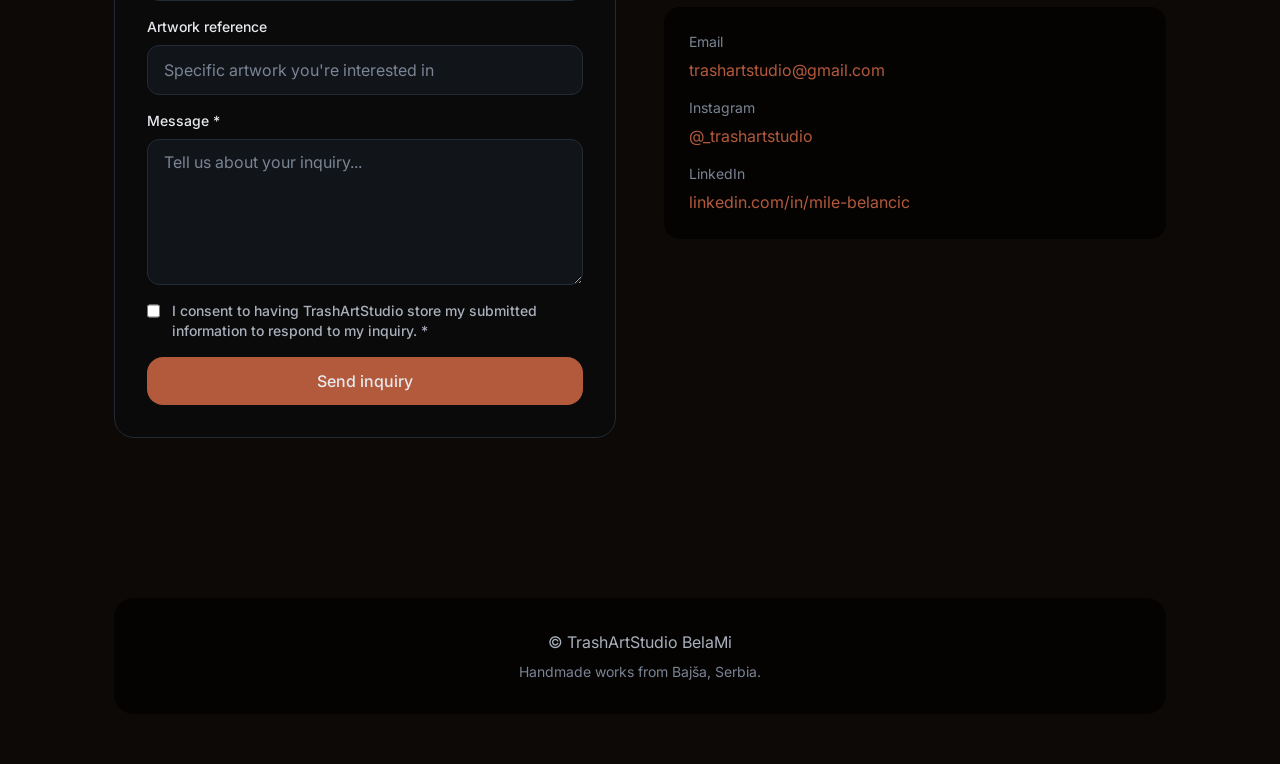
==== commit 460ae8d5: "gega" ====
--- a/index.html
+++ b/index.html
@@ -4,7 +4,9 @@
     <meta charset="UTF-8" />
     <meta name="viewport" content="width=device-width, initial-scale=1.0" />
     <title>TrashArtStudio - BelaMi</title>
-    <link rel="icon" type="image/png" href="favicon.ico" />
+    <link rel="icon" type="image/svg+xml" href="favi_dark.svg" media="(prefers-color-scheme: light)" />
+    <link rel="icon" type="image/svg+xml" href="favi_light.svg" media="(prefers-color-scheme: dark)" />
+    <link rel="icon" type="image/svg+xml" href="favi_dark.svg" />
     <link rel="preconnect" href="https://fonts.googleapis.com" />
     <link rel="preconnect" href="https://fonts.gstatic.com" crossorigin />
     <link
@@ -27,6 +29,11 @@
           <span class="logo-subtitle">BelaMi</span>
         </a>
       </div>
+      <button class="burger-menu" aria-label="Toggle navigation" aria-expanded="false">
+        <span class="burger-line"></span>
+        <span class="burger-line"></span>
+        <span class="burger-line"></span>
+      </button>
       <div class="nav-center">
         <a href="#home" class="nav-item">Home</a>
         <div class="nav-item-wrapper">
@@ -174,13 +181,21 @@
             </div>
             <div class="form-group">
               <label for="interest" class="form-label">Interest *</label>
-              <select id="interest" name="interest" class="form-select" required>
-                <option value="" disabled selected>Select your interest</option>
-                <option value="mounted">Mounted Photographs</option>
-                <option value="lamps">Photo Lamps</option>
-                <option value="custom">Custom Work</option>
-                <option value="other">Other</option>
-              </select>
+              <div class="custom-select" id="interest-select">
+                <input type="hidden" name="interest" id="interest" required />
+                <div class="custom-select-trigger">
+                  <span class="custom-select-value">Select your interest</span>
+                  <svg class="custom-select-chevron" viewBox="0 0 24 24" fill="none" stroke="currentColor" stroke-width="2">
+                    <polyline points="6 9 12 15 18 9"></polyline>
+                  </svg>
+                </div>
+                <div class="custom-select-options">
+                  <div class="custom-select-option" data-value="mounted">Mounted Photographs</div>
+                  <div class="custom-select-option" data-value="lamps">Photo Lamps</div>
+                  <div class="custom-select-option" data-value="custom">Custom Work</div>
+                  <div class="custom-select-option" data-value="other">Other</div>
+                </div>
+              </div>
             </div>
             <div class="form-group">
               <label for="reference" class="form-label">Artwork reference</label>
@@ -273,14 +288,14 @@
           refPrefix: 'MPH-S',
           count: 8,
           items: [
-            { title: 'Industrial Memory I', materials: 'Photo on steel, oxidized brass frame', dimensions: '30 x 40 cm' },
-            { title: 'Industrial Memory II', materials: 'Photo on leather, steel frame', dimensions: '30 x 40 cm' },
-            { title: 'Forgotten Passage', materials: 'Photo on steel, rust patina', dimensions: '25 x 35 cm' },
-            { title: 'Rust & Time', materials: 'Photo on metal, welded frame', dimensions: '30 x 40 cm' },
-            { title: 'Silent Echo', materials: 'Photo on steel, brass details', dimensions: '25 x 35 cm' },
-            { title: 'Weathered Light', materials: 'Photo on leather, copper frame', dimensions: '30 x 40 cm' },
-            { title: 'Decayed Beauty', materials: 'Photo on steel, oxidized finish', dimensions: '25 x 35 cm' },
-            { title: 'Metal Dreams', materials: 'Photo on metal, brass frame', dimensions: '30 x 40 cm' }
+            { title: 'Artwork #1', materials: 'Photo on steel, oxidized brass frame', dimensions: '30 x 40 cm' },
+            { title: 'Artwork #2', materials: 'Photo on leather, steel frame', dimensions: '30 x 40 cm' },
+            { title: 'Artwork #3', materials: 'Photo on steel, rust patina', dimensions: '25 x 35 cm' },
+            { title: 'Artwork #4', materials: 'Photo on metal, welded frame', dimensions: '30 x 40 cm' },
+            { title: 'Artwork #5', materials: 'Photo on steel, brass details', dimensions: '25 x 35 cm' },
+            { title: 'Artwork #6', materials: 'Photo on leather, copper frame', dimensions: '30 x 40 cm' },
+            { title: 'Artwork #7', materials: 'Photo on steel, oxidized finish', dimensions: '25 x 35 cm' },
+            { title: 'Artwork #8', materials: 'Photo on metal, brass frame', dimensions: '30 x 40 cm' }
           ]
         },
         medium: {
@@ -288,23 +303,23 @@
           refPrefix: 'MPH-M',
           count: 17,
           items: [
-            { title: 'Abandoned Machinery', materials: 'Photo on steel, oxidized frame', dimensions: '50 x 70 cm' },
-            { title: 'Factory Dreams', materials: 'Photo on leather, brass frame', dimensions: '50 x 70 cm' },
-            { title: 'Railway Relics', materials: 'Photo on steel, rust patina', dimensions: '60 x 80 cm' },
-            { title: 'Warehouse Window', materials: 'Photo on metal, copper details', dimensions: '50 x 70 cm' },
-            { title: 'Steel Memories', materials: 'Photo on steel, welded frame', dimensions: '50 x 70 cm' },
-            { title: 'Oxidized Vision', materials: 'Photo on leather, oxidized brass', dimensions: '60 x 80 cm' },
-            { title: 'Patina Stories', materials: 'Photo on steel, copper patina', dimensions: '50 x 70 cm' },
-            { title: 'Forgotten Halls', materials: 'Photo on metal, heavy frame', dimensions: '60 x 80 cm' },
-            { title: 'Iron Legacy', materials: 'Photo on steel, iron details', dimensions: '50 x 70 cm' },
-            { title: 'Rust Chronicle', materials: 'Photo on leather, rust finish', dimensions: '60 x 80 cm' },
-            { title: 'Industrial Echoes', materials: 'Photo on steel, brass accents', dimensions: '50 x 70 cm' },
-            { title: 'Weathered Steel', materials: 'Photo on metal, oxidized frame', dimensions: '60 x 80 cm' },
-            { title: 'Forgotten Framework', materials: 'Photo on leather, copper patina', dimensions: '50 x 70 cm' },
-            { title: 'Metal Whispers', materials: 'Photo on steel, welded details', dimensions: '60 x 80 cm' },
-            { title: 'Aged Remnants', materials: 'Photo on metal, rust treatment', dimensions: '50 x 70 cm' },
-            { title: 'Silent Industry', materials: 'Photo on leather, brass frame', dimensions: '60 x 80 cm' },
-            { title: 'Timeworn Beauty', materials: 'Photo on steel, oxidized finish', dimensions: '50 x 70 cm' }
+            { title: 'Artwork #9', materials: 'Photo on steel, oxidized frame', dimensions: '50 x 70 cm' },
+            { title: 'Artwork #10', materials: 'Photo on leather, brass frame', dimensions: '50 x 70 cm' },
+            { title: 'Artwork #11', materials: 'Photo on steel, rust patina', dimensions: '60 x 80 cm' },
+            { title: 'Artwork #12', materials: 'Photo on metal, copper details', dimensions: '50 x 70 cm' },
+            { title: 'Artwork #13', materials: 'Photo on steel, welded frame', dimensions: '50 x 70 cm' },
+            { title: 'Artwork #14', materials: 'Photo on leather, oxidized brass', dimensions: '60 x 80 cm' },
+            { title: 'Artwork #15', materials: 'Photo on steel, copper patina', dimensions: '50 x 70 cm' },
+            { title: 'Artwork #16', materials: 'Photo on metal, heavy frame', dimensions: '60 x 80 cm' },
+            { title: 'Artwork #17', materials: 'Photo on steel, iron details', dimensions: '50 x 70 cm' },
+            { title: 'Artwork #18', materials: 'Photo on leather, rust finish', dimensions: '60 x 80 cm' },
+            { title: 'Artwork #19', materials: 'Photo on steel, brass accents', dimensions: '50 x 70 cm' },
+            { title: 'Artwork #20', materials: 'Photo on metal, oxidized frame', dimensions: '60 x 80 cm' },
+            { title: 'Artwork #21', materials: 'Photo on leather, copper patina', dimensions: '50 x 70 cm' },
+            { title: 'Artwork #22', materials: 'Photo on steel, welded details', dimensions: '60 x 80 cm' },
+            { title: 'Artwork #23', materials: 'Photo on metal, rust treatment', dimensions: '50 x 70 cm' },
+            { title: 'Artwork #24', materials: 'Photo on leather, brass frame', dimensions: '60 x 80 cm' },
+            { title: 'Artwork #25', materials: 'Photo on steel, oxidized finish', dimensions: '50 x 70 cm' }
           ]
         },
         large: {
@@ -312,8 +327,8 @@
           refPrefix: 'MPH-L',
           count: 2,
           items: [
-            { title: 'Industrial Cathedral', materials: 'Photo on steel, heavy welded frame', dimensions: '80 x 120 cm' },
-            { title: 'Forgotten Giant', materials: 'Photo on leather, oxidized steel frame', dimensions: '100 x 150 cm' }
+            { title: 'Artwork #26', materials: 'Photo on steel, heavy welded frame', dimensions: '80 x 120 cm' },
+            { title: 'Artwork #27', materials: 'Photo on leather, oxidized steel frame', dimensions: '100 x 150 cm' }
           ]
         },
         lamps: {
@@ -321,9 +336,9 @@
           refPrefix: 'PL',
           count: 3,
           items: [
-            { title: 'Luminous Memory I', materials: 'Backlit photo on steel, LED illumination', dimensions: '40 x 60 cm' },
-            { title: 'Luminous Memory II', materials: 'Backlit photo, brass frame, warm LED', dimensions: '50 x 70 cm' },
-            { title: 'Industrial Glow', materials: 'Backlit photo on leather, steel base', dimensions: '45 x 65 cm' }
+            { title: 'Artwork #28', materials: 'Backlit photo on steel, LED illumination', dimensions: '40 x 60 cm' },
+            { title: 'Artwork #29', materials: 'Backlit photo, brass frame, warm LED', dimensions: '50 x 70 cm' },
+            { title: 'Artwork #30', materials: 'Backlit photo on leather, steel base', dimensions: '45 x 65 cm' }
           ]
         }
       };
@@ -560,6 +575,14 @@
           if (data.success) {
             submitBtn.textContent = 'Sent!';
             form.reset();
+            // Reset custom select if present
+            var cs = form.querySelector('.custom-select');
+            if (cs) {
+              cs.classList.remove('has-value', 'open');
+              cs.querySelector('.custom-select-value').textContent = 'Select your interest';
+              cs.querySelector('input[type="hidden"]').value = '';
+              cs.querySelectorAll('.custom-select-option').forEach(function(o) { o.classList.remove('selected'); });
+            }
             if (form.id === 'modalInquiryForm') {
               setTimeout(() => {
                 closeInquiryModal();
@@ -595,21 +618,84 @@
         submitFormAjax(this, 'Artwork Inquiry from Gallery');
       });
 
-      // Works dropdown for mobile
+      // Custom select dropdown (Interest field)
+      const customSelect = document.getElementById('interest-select');
+      if (customSelect) {
+        const trigger = customSelect.querySelector('.custom-select-trigger');
+        const valueDisplay = customSelect.querySelector('.custom-select-value');
+        const hiddenInput = customSelect.querySelector('input[type="hidden"]');
+        const options = customSelect.querySelectorAll('.custom-select-option');
+
+        trigger.addEventListener('click', function() {
+          customSelect.classList.toggle('open');
+        });
+
+        options.forEach(function(option) {
+          option.addEventListener('click', function() {
+            hiddenInput.value = this.dataset.value;
+            valueDisplay.textContent = this.textContent;
+            customSelect.classList.add('has-value');
+            customSelect.classList.remove('open');
+            options.forEach(function(o) { o.classList.remove('selected'); });
+            this.classList.add('selected');
+          });
+        });
+
+        document.addEventListener('click', function(e) {
+          if (!customSelect.contains(e.target)) {
+            customSelect.classList.remove('open');
+          }
+        });
+      }
+
+      // Burger menu toggle
+      const burgerMenu = document.querySelector('.burger-menu');
+      const navCenter = document.querySelector('.nav-center');
       const worksDropdownWrapper = document.querySelector('.nav-item-wrapper');
+
+      function closeMobileMenu() {
+        burgerMenu.classList.remove('active');
+        navCenter.classList.remove('mobile-open');
+        burgerMenu.setAttribute('aria-expanded', 'false');
+        document.body.classList.remove('menu-open');
+      }
+
+      burgerMenu.addEventListener('click', function(e) {
+        e.stopPropagation();
+        const isOpen = this.classList.toggle('active');
+        navCenter.classList.toggle('mobile-open');
+        this.setAttribute('aria-expanded', isOpen);
+        document.body.classList.toggle('menu-open');
+      });
+
+      // Works dropdown toggle (mobile: click, desktop: hover via CSS)
       if (worksDropdownWrapper) {
         worksDropdownWrapper.addEventListener('click', function(e) {
           if (window.innerWidth <= 768) {
             e.preventDefault();
+            e.stopPropagation();
             this.classList.toggle('active');
           }
         });
       }
 
-      // Close dropdown when clicking outside on mobile
+      // Close menu when clicking outside
       document.addEventListener('click', function(e) {
-        if (window.innerWidth <= 768 && worksDropdownWrapper && !worksDropdownWrapper.contains(e.target)) {
-          worksDropdownWrapper.classList.remove('active');
+        if (window.innerWidth <= 768) {
+          if (worksDropdownWrapper && !worksDropdownWrapper.contains(e.target)) {
+            worksDropdownWrapper.classList.remove('active');
+          }
+          if (!navCenter.contains(e.target) && !burgerMenu.contains(e.target)) {
+            closeMobileMenu();
+          }
+        }
+      });
+
+      // Close mobile menu on resize to desktop
+      window.addEventListener('resize', function() {
+        if (window.innerWidth > 768) {
+          closeMobileMenu();
+          if (worksDropdownWrapper) worksDropdownWrapper.classList.remove('active');
         }
       });
 
@@ -628,7 +714,8 @@
               behavior: 'smooth'
             });
 
-            // Close mobile dropdown after clicking
+            // Close mobile menu and dropdown after clicking a link
+            closeMobileMenu();
             if (worksDropdownWrapper) {
               worksDropdownWrapper.classList.remove('active');
             }
--- a/styles.css
+++ b/styles.css
@@ -50,6 +50,7 @@
   color: var(--color-text-light);
   line-height: 1.6;
   min-height: 100vh;
+  overflow-x: hidden;
 }
 
 /* Fixed Background Image - Fullscreen */
@@ -201,6 +202,46 @@
   color: var(--color-primary);
 }
 
+/* Burger Menu (hidden on desktop) */
+.burger-menu {
+  display: none;
+  flex-direction: column;
+  justify-content: center;
+  gap: 5px;
+  background: none;
+  border: none;
+  cursor: pointer;
+  padding: 8px;
+  margin-left: auto;
+  z-index: 1001;
+}
+
+.burger-line {
+  display: block;
+  width: 24px;
+  height: 2px;
+  background: var(--color-text-light);
+  border-radius: 2px;
+  transition: transform 0.3s ease, opacity 0.3s ease;
+}
+
+.burger-menu.active .burger-line:nth-child(1) {
+  transform: translateY(7px) rotate(45deg);
+}
+
+.burger-menu.active .burger-line:nth-child(2) {
+  opacity: 0;
+}
+
+.burger-menu.active .burger-line:nth-child(3) {
+  transform: translateY(-7px) rotate(-45deg);
+}
+
+/* Body scroll lock when mobile menu open */
+body.menu-open {
+  overflow: hidden;
+}
+
 /* ========================================
    Main Content
    ======================================== */
@@ -296,14 +337,14 @@
 
 .scroll-indicator-text {
   font-size: 12px;
-  color: var(--color-text-medium);
+  color: #f5f5f5;
   letter-spacing: 0.05em;
 }
 
 .scroll-indicator svg {
   width: 32px;
   height: 32px;
-  stroke: var(--color-text-dim);
+  stroke: #f5f5f5;
 }
 
 @keyframes bounce {
@@ -456,7 +497,7 @@
   padding: 20px;
   margin-bottom: 12px;
   border-radius: var(--border-radius-sm);
-  z-index: 10;
+  z-index: 20;
   transition: background 0.3s ease, margin-left 0.3s ease, margin-right 0.3s ease, padding 0.3s ease;
 }
 
@@ -684,6 +725,9 @@
   display: flex;
   flex-direction: column;
   gap: 24px;
+  background: rgba(0, 0, 0, 0.75);
+  border-radius: var(--border-radius);
+  padding: 32px;
 }
 
 .about-header {
@@ -777,6 +821,10 @@
   display: flex;
   flex-direction: column;
   gap: 16px;
+  background: #0a0a0a;
+  border: 1px solid var(--color-border);
+  border-radius: var(--border-radius);
+  padding: 32px;
 }
 
 .form-group {
@@ -835,6 +883,89 @@
 .form-select option {
   background: var(--color-bg-input);
   color: var(--color-text-light);
+}
+
+/* Custom Select - matches nav dropdown design */
+.custom-select {
+  position: relative;
+}
+
+.custom-select-trigger {
+  display: flex;
+  align-items: center;
+  justify-content: space-between;
+  background: var(--color-bg-input);
+  border: 1px solid var(--color-border);
+  border-radius: var(--border-radius-sm);
+  padding: 12px 16px;
+  font-family: var(--font-body);
+  font-size: 16px;
+  color: var(--color-text-dim);
+  height: 48px;
+  cursor: pointer;
+  transition: border-color 0.2s ease;
+}
+
+.custom-select-trigger:hover,
+.custom-select.open .custom-select-trigger {
+  border-color: var(--color-primary);
+}
+
+.custom-select.has-value .custom-select-trigger {
+  color: var(--color-text-light);
+}
+
+.custom-select-chevron {
+  width: 20px;
+  height: 20px;
+  color: var(--color-text-dim);
+  transition: transform 0.2s ease;
+  flex-shrink: 0;
+}
+
+.custom-select.open .custom-select-chevron {
+  transform: rotate(180deg);
+}
+
+.custom-select-options {
+  position: absolute;
+  top: 100%;
+  left: 0;
+  right: 0;
+  margin-top: 8px;
+  background: var(--color-bg-card);
+  backdrop-filter: blur(2px);
+  -webkit-backdrop-filter: blur(2px);
+  border: 1px solid var(--color-border);
+  border-radius: var(--border-radius-sm);
+  padding: 12px 0;
+  opacity: 0;
+  visibility: hidden;
+  transition: opacity 0.2s ease, visibility 0.2s ease;
+  z-index: 100;
+}
+
+.custom-select.open .custom-select-options {
+  opacity: 1;
+  visibility: visible;
+}
+
+.custom-select-option {
+  display: block;
+  padding: 10px 20px;
+  color: var(--color-text-light);
+  font-size: 14px;
+  cursor: pointer;
+  transition: background 0.2s ease, color 0.2s ease;
+}
+
+.custom-select-option:hover {
+  background: rgba(179, 90, 60, 0.1);
+  color: var(--color-primary);
+}
+
+.custom-select-option.selected {
+  color: var(--color-primary);
 }
 
 .form-textarea {
@@ -1043,7 +1174,7 @@
 }
 
 .modal {
-  background: var(--color-bg-card-alt);
+  background: #0a0a0a;
   border: 1px solid var(--color-border);
   border-radius: var(--border-radius);
   padding: 40px;
@@ -1209,42 +1340,97 @@
 
   .logo {
     position: static;
-    margin-right: auto;
+    margin-right: 0;
   }
 
   .logo-title {
     font-size: 18px;
+    line-height: 22px;
   }
 
   .logo-subtitle {
     font-size: 10px;
-  }
-
+    line-height: 14px;
+  }
+
+  /* Show burger menu on mobile */
+  .burger-menu {
+    display: flex;
+  }
+
+  /* Mobile nav overlay */
   .nav-center {
-    gap: 20px;
-  }
-
-  .nav-item {
-    font-size: 14px;
-  }
-
-  .nav-item span:not(.nav-chevron) {
-    display: none;
-  }
-
-  .nav-item-wrapper .nav-item span {
-    display: inline;
-  }
-
-  .works-dropdown {
-    position: fixed;
+    position: absolute;
     top: 60px;
     left: 0;
     right: 0;
+    height: calc(100vh - 60px);
+    flex-direction: column;
+    align-items: stretch;
+    gap: 0;
+    background: rgba(0, 0, 0, 0.92);
+    backdrop-filter: blur(10px);
+    -webkit-backdrop-filter: blur(10px);
+    padding: 24px 0;
+    transform: translateX(100%);
+    opacity: 0;
+    visibility: hidden;
+    transition: transform 0.3s ease, opacity 0.3s ease, visibility 0.3s ease;
+    overflow-y: auto;
+  }
+
+  .nav-center.mobile-open {
+    transform: translateX(0);
+    opacity: 1;
+    visibility: visible;
+  }
+
+  .nav-item {
+    font-size: 18px;
+    padding: 16px 24px;
+    border-bottom: 1px solid rgba(255, 255, 255, 0.08);
+  }
+
+  .nav-item-wrapper {
+    border-bottom: 1px solid rgba(255, 255, 255, 0.08);
+  }
+
+  .nav-item-wrapper .nav-item {
+    padding: 16px 24px;
+    border-bottom: none;
+  }
+
+  /* Works dropdown inline in mobile menu */
+  .works-dropdown {
+    position: static;
     transform: none;
     margin-top: 0;
     border-radius: 0;
     min-width: 100%;
+    background: rgba(255, 255, 255, 0.03);
+    border: none;
+    border-top: 1px solid rgba(255, 255, 255, 0.05);
+    padding: 8px 0;
+    opacity: 0;
+    visibility: hidden;
+    max-height: 0;
+    overflow: hidden;
+    transition: opacity 0.2s ease, visibility 0.2s ease, max-height 0.3s ease;
+  }
+
+  .nav-item-wrapper.active .works-dropdown {
+    opacity: 1;
+    visibility: visible;
+    max-height: 300px;
+  }
+
+  .nav-item-wrapper.active .nav-chevron {
+    transform: rotate(180deg);
+  }
+
+  .dropdown-item {
+    padding: 12px 40px;
+    font-size: 16px;
   }
 
   .main-content {
@@ -1307,18 +1493,43 @@
 }
 
 @media (max-width: 540px) {
+  /* Center-align all card content on mobile */
+  .artwork-card {
+    min-height: auto;
+    width: 100%;
+    text-align: center;
+    background: black;
+    border: 1px solid #595253;
+    border-radius: 28px;
+    overflow: hidden;
+  }
+
+  .card-frame {
+    display: none;
+  }
+
+  .card-content {
+    background: transparent;
+    border: none;
+    border-radius: 0;
+    padding-bottom: 20px;
+    min-height: auto;
+  }
+
   .artwork-images {
     gap: 16px;
+    justify-content: center;
   }
 
   .artwork-info {
     grid-template-columns: 1fr;
+    justify-items: center;
   }
 
   .badge-available,
   .badge-ref {
     grid-column: 1;
-    justify-self: start;
+    justify-self: center;
   }
 
   .badge-available {
@@ -1331,26 +1542,19 @@
 
   .artwork-details {
     grid-row: 4;
-  }
-
-  /* Simplified layout on mobile - no notch, button inside card */
-  .artwork-card {
-    min-height: auto;
-    width: 100%;
-  }
-
-  .card-frame {
-    display: none;
-  }
-
-  .card-content {
-    background: black;
-    border: 1px solid #595253;
-    border-radius: 28px;
-    padding-bottom: 20px;
-    min-height: auto;
-  }
-
+    align-items: center;
+  }
+
+  /* Increase small text to 14px minimum */
+  .detail-label {
+    font-size: 14px;
+  }
+
+  .badge {
+    font-size: 14px;
+  }
+
+  /* Button inside card */
   .btn-inquire {
     position: relative;
     left: auto;
@@ -1377,8 +1581,4 @@
   .about-name {
     font-size: 20px;
   }
-
-  .nav-center {
-    gap: 12px;
-  }
-}
+}
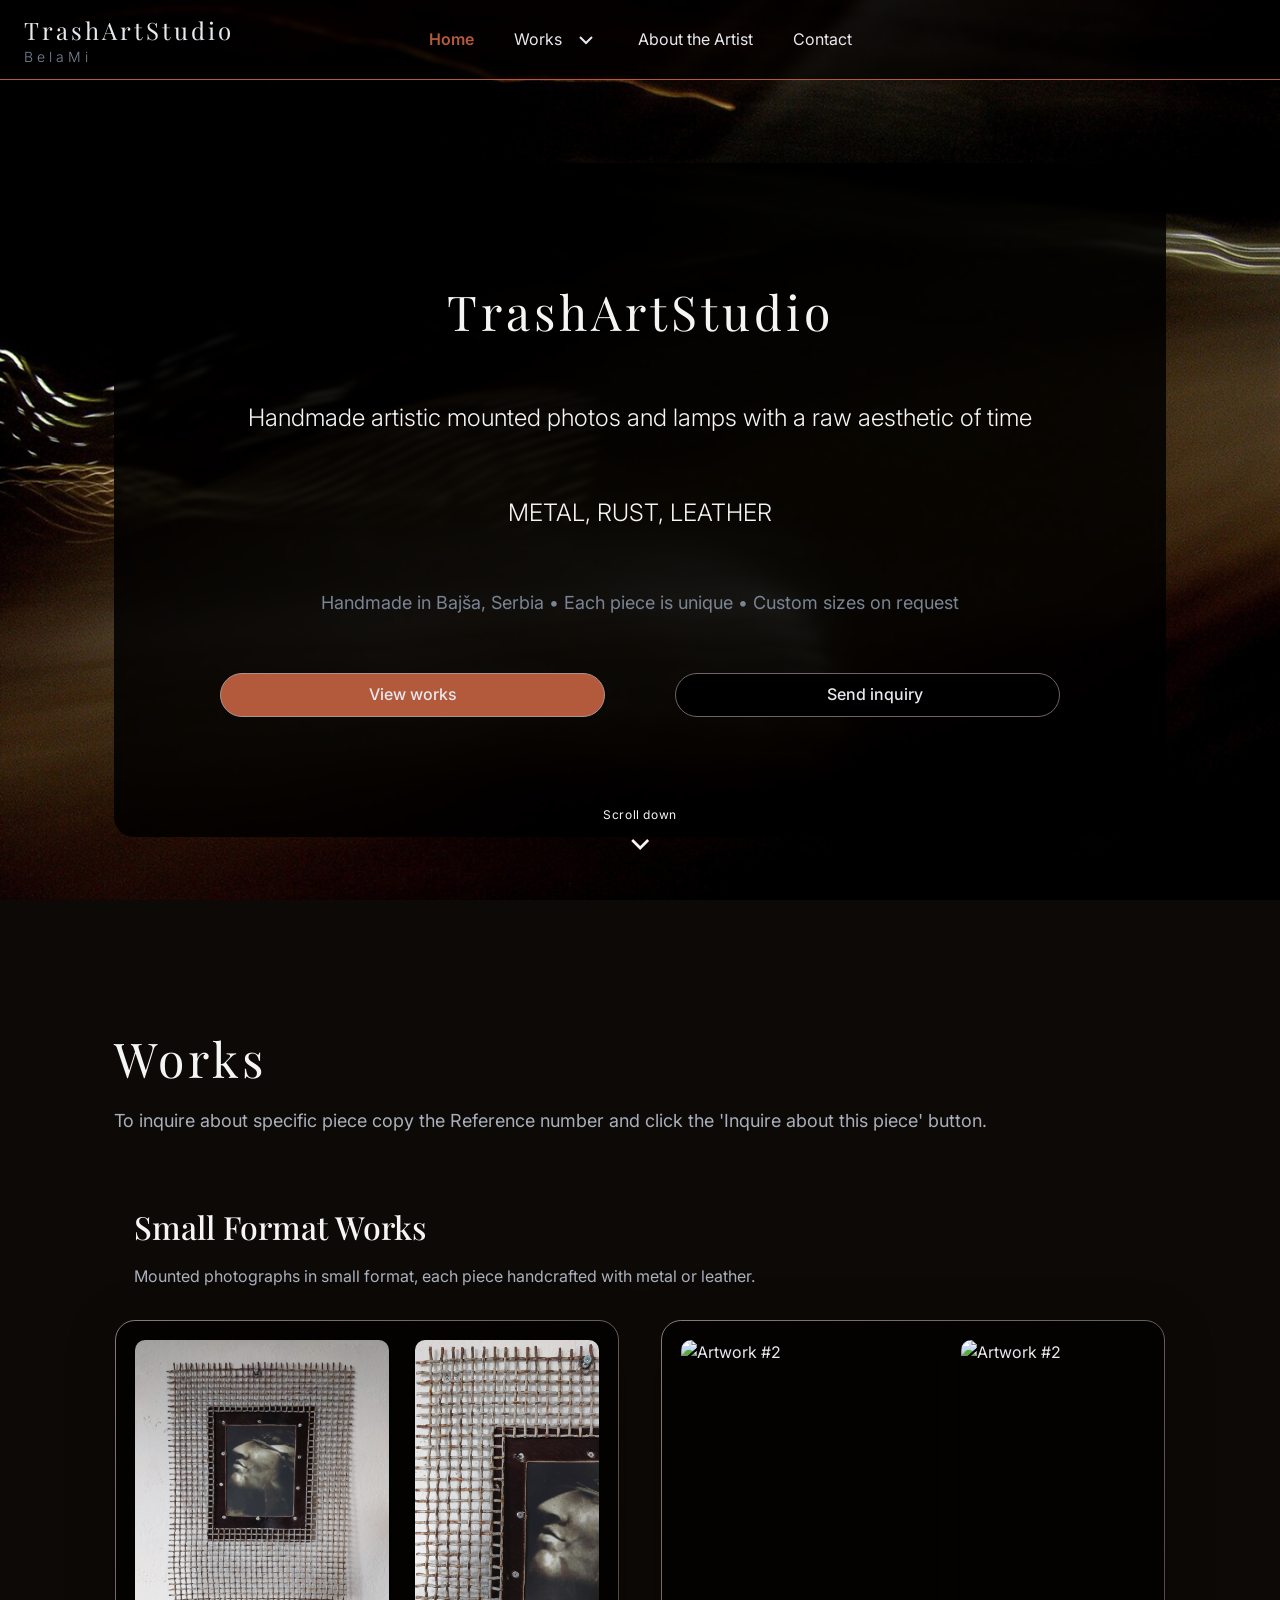
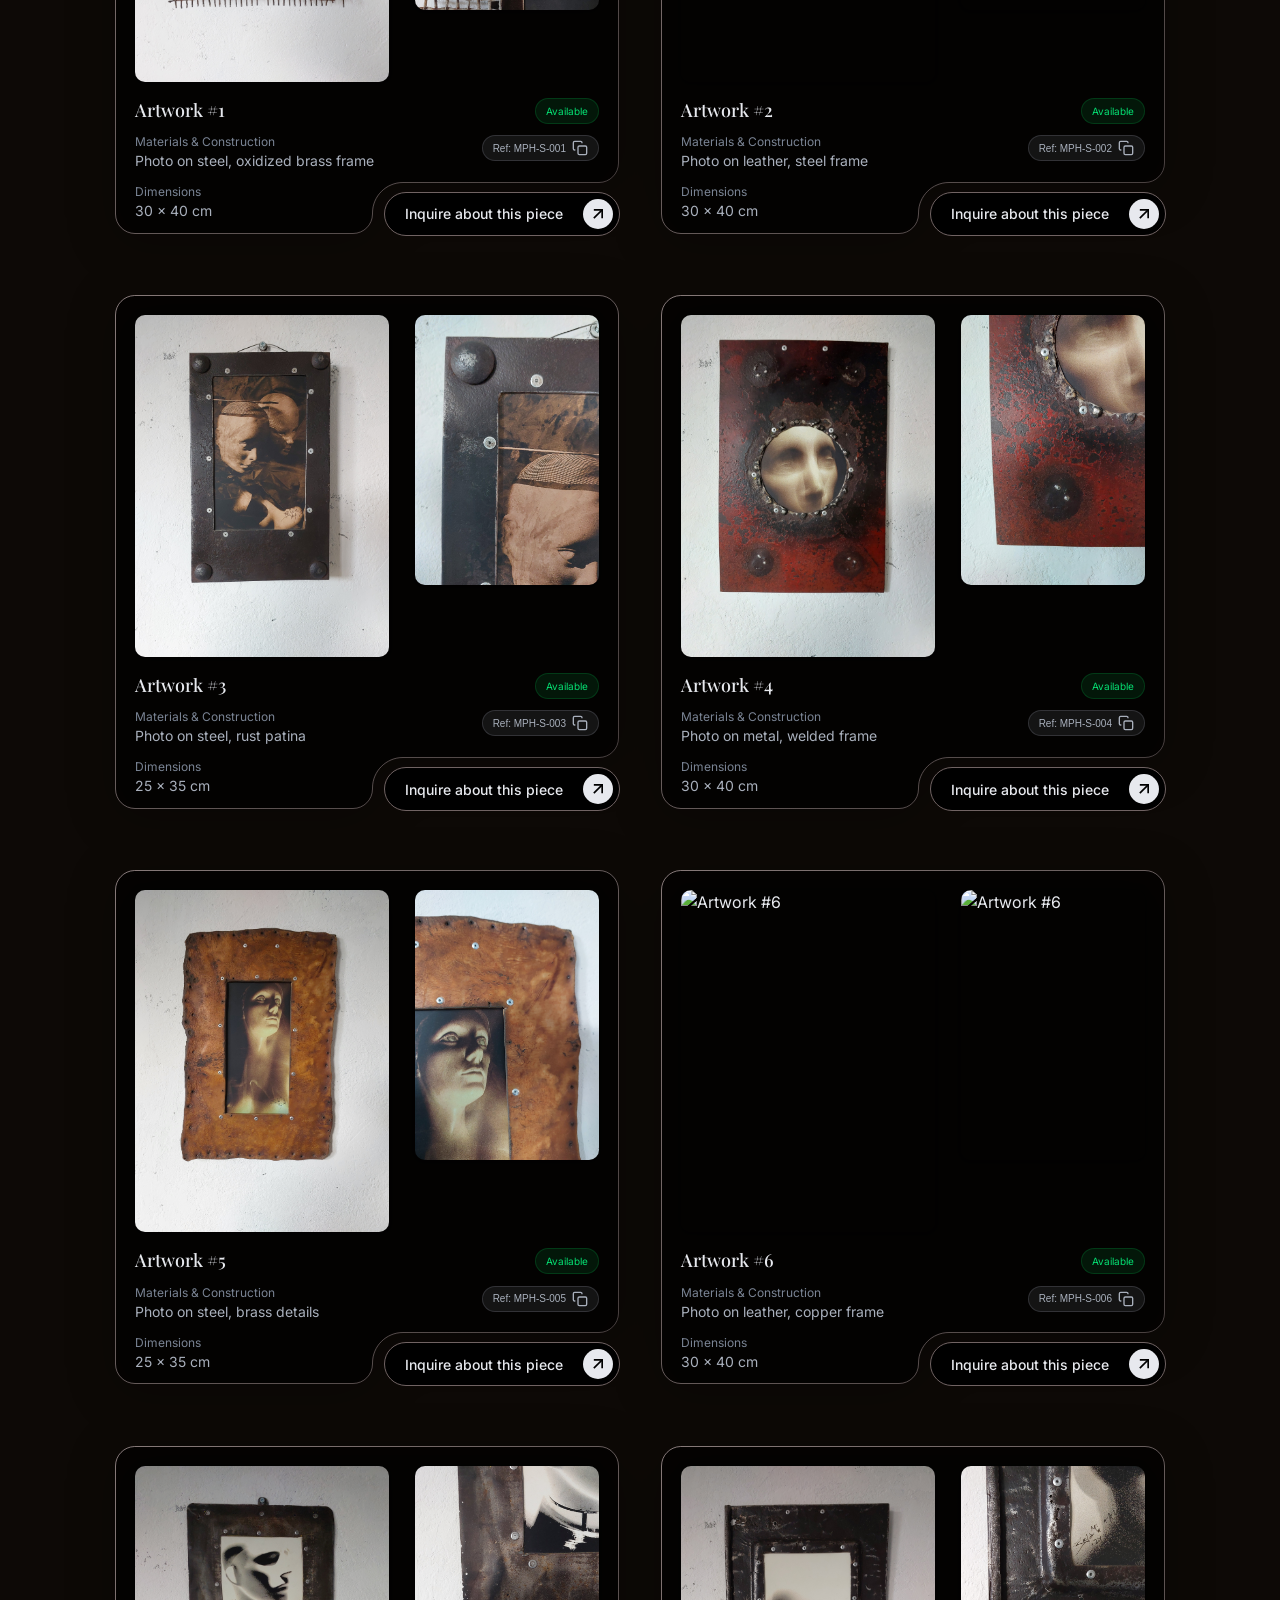
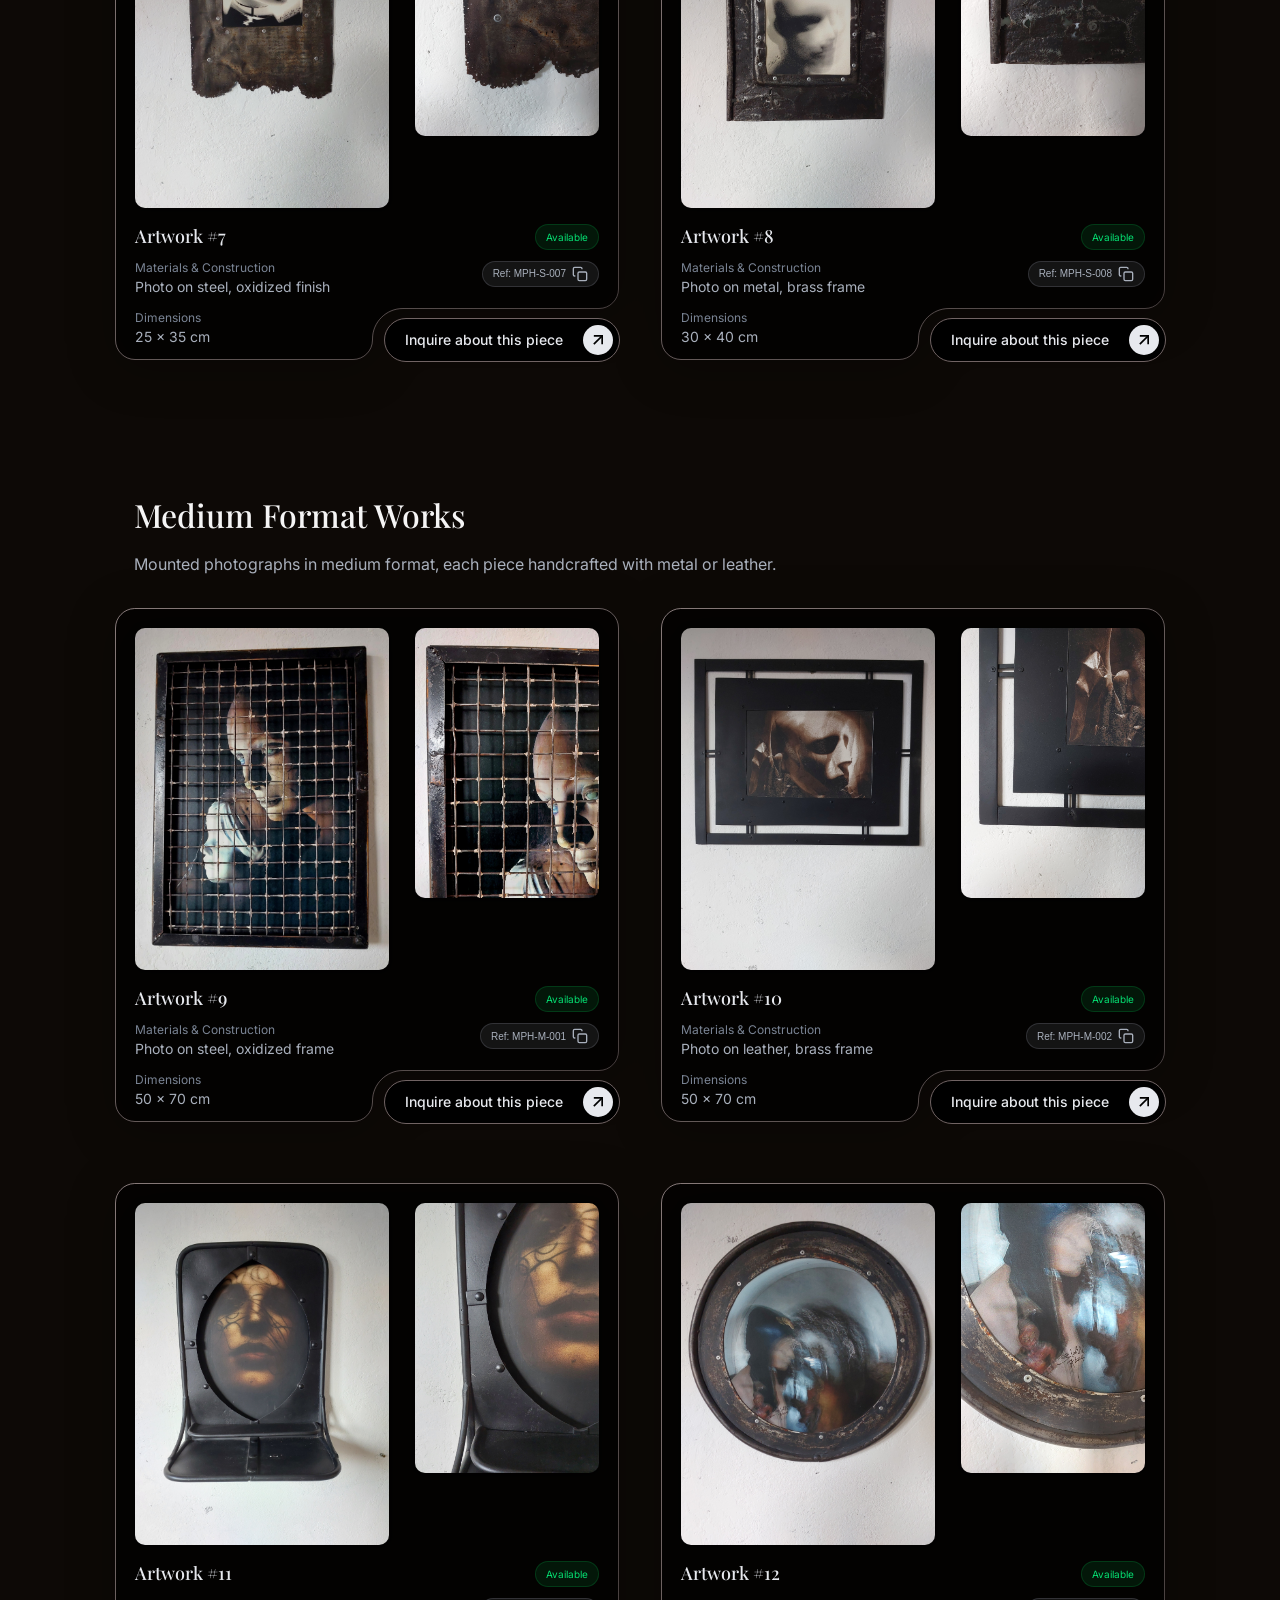
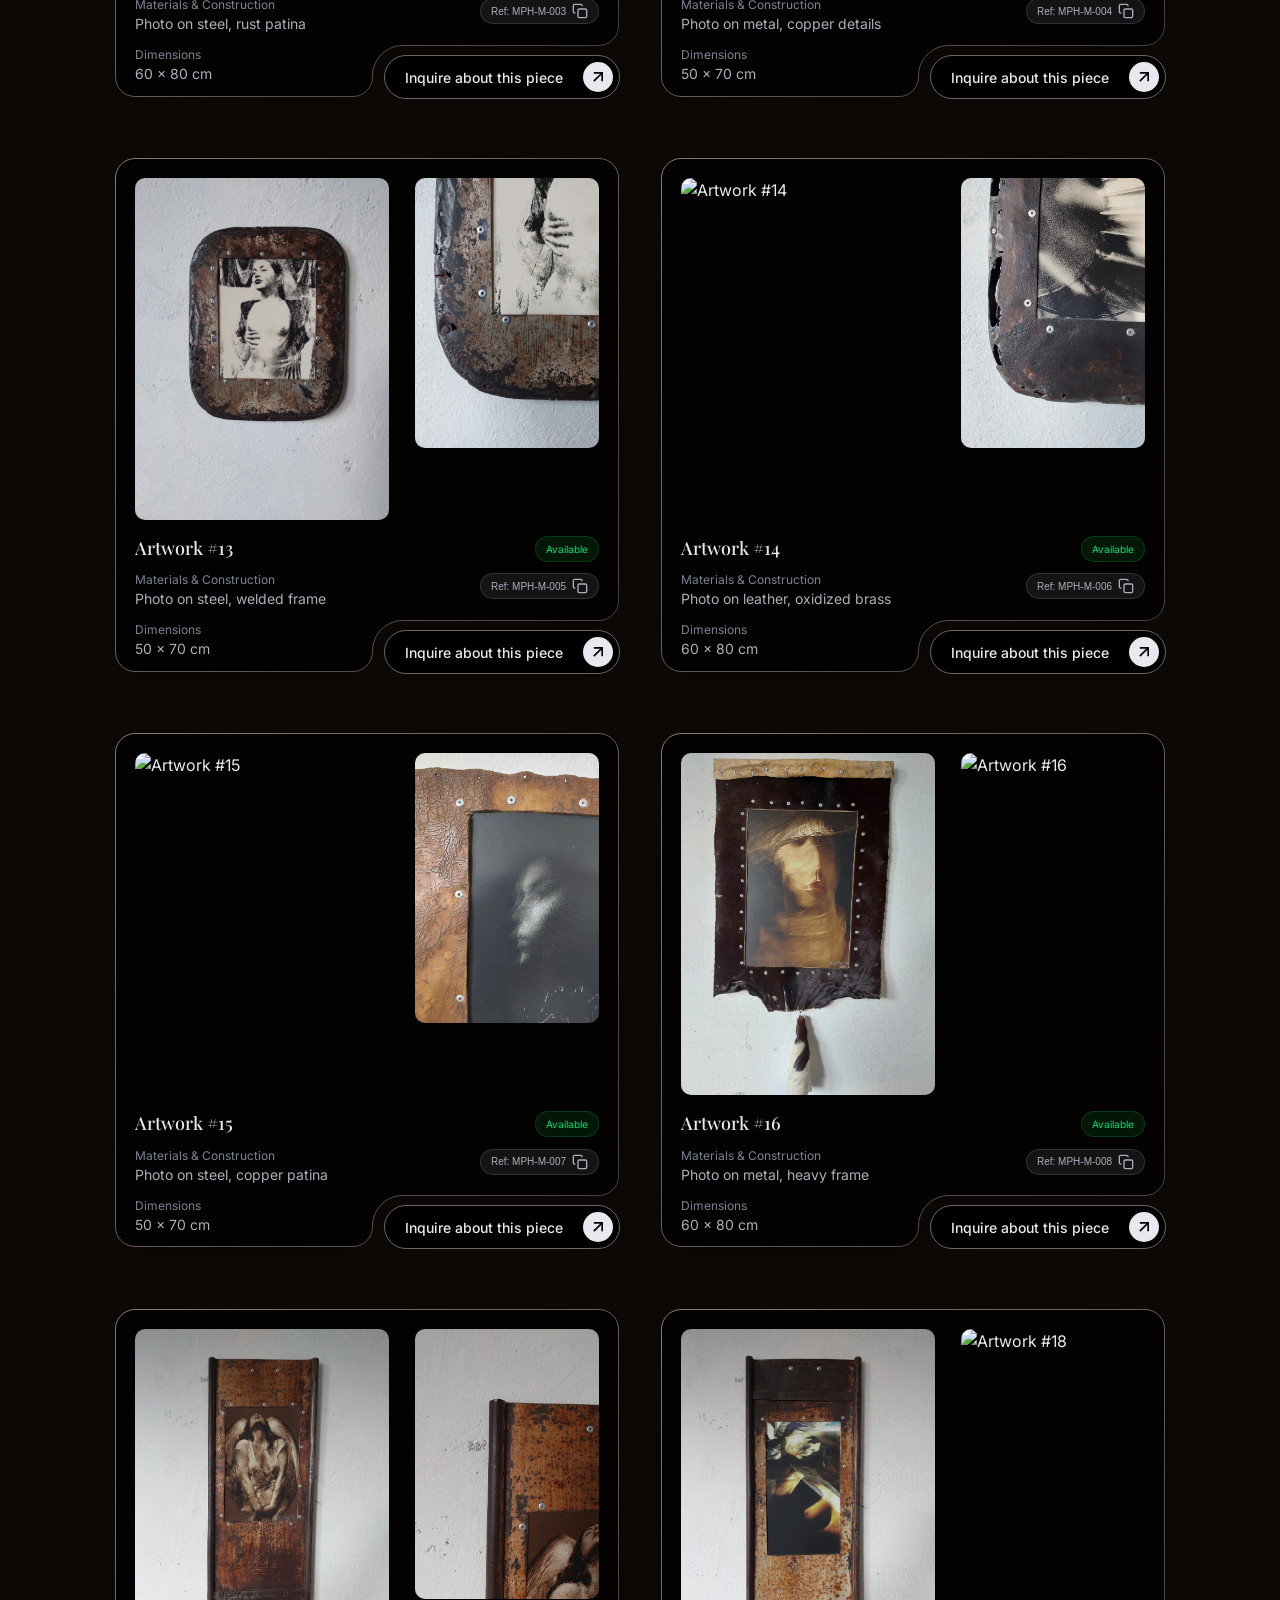
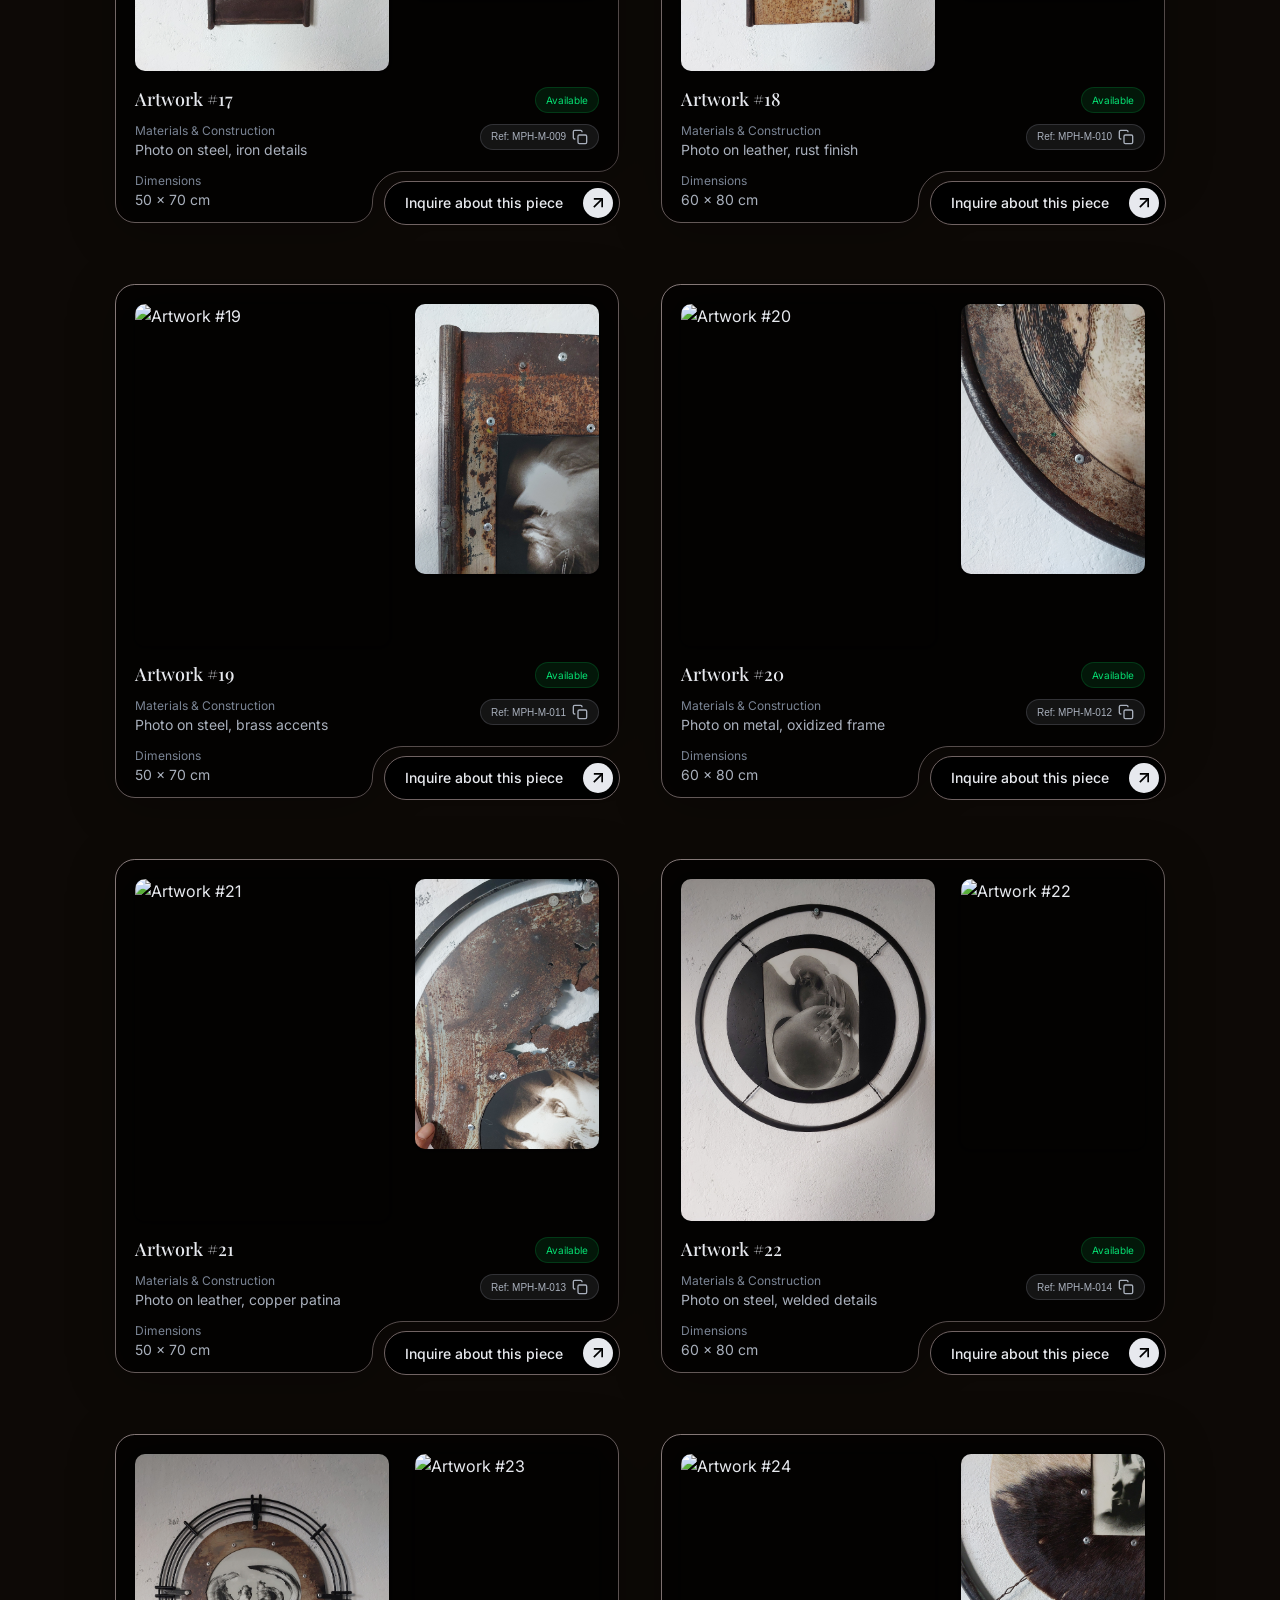
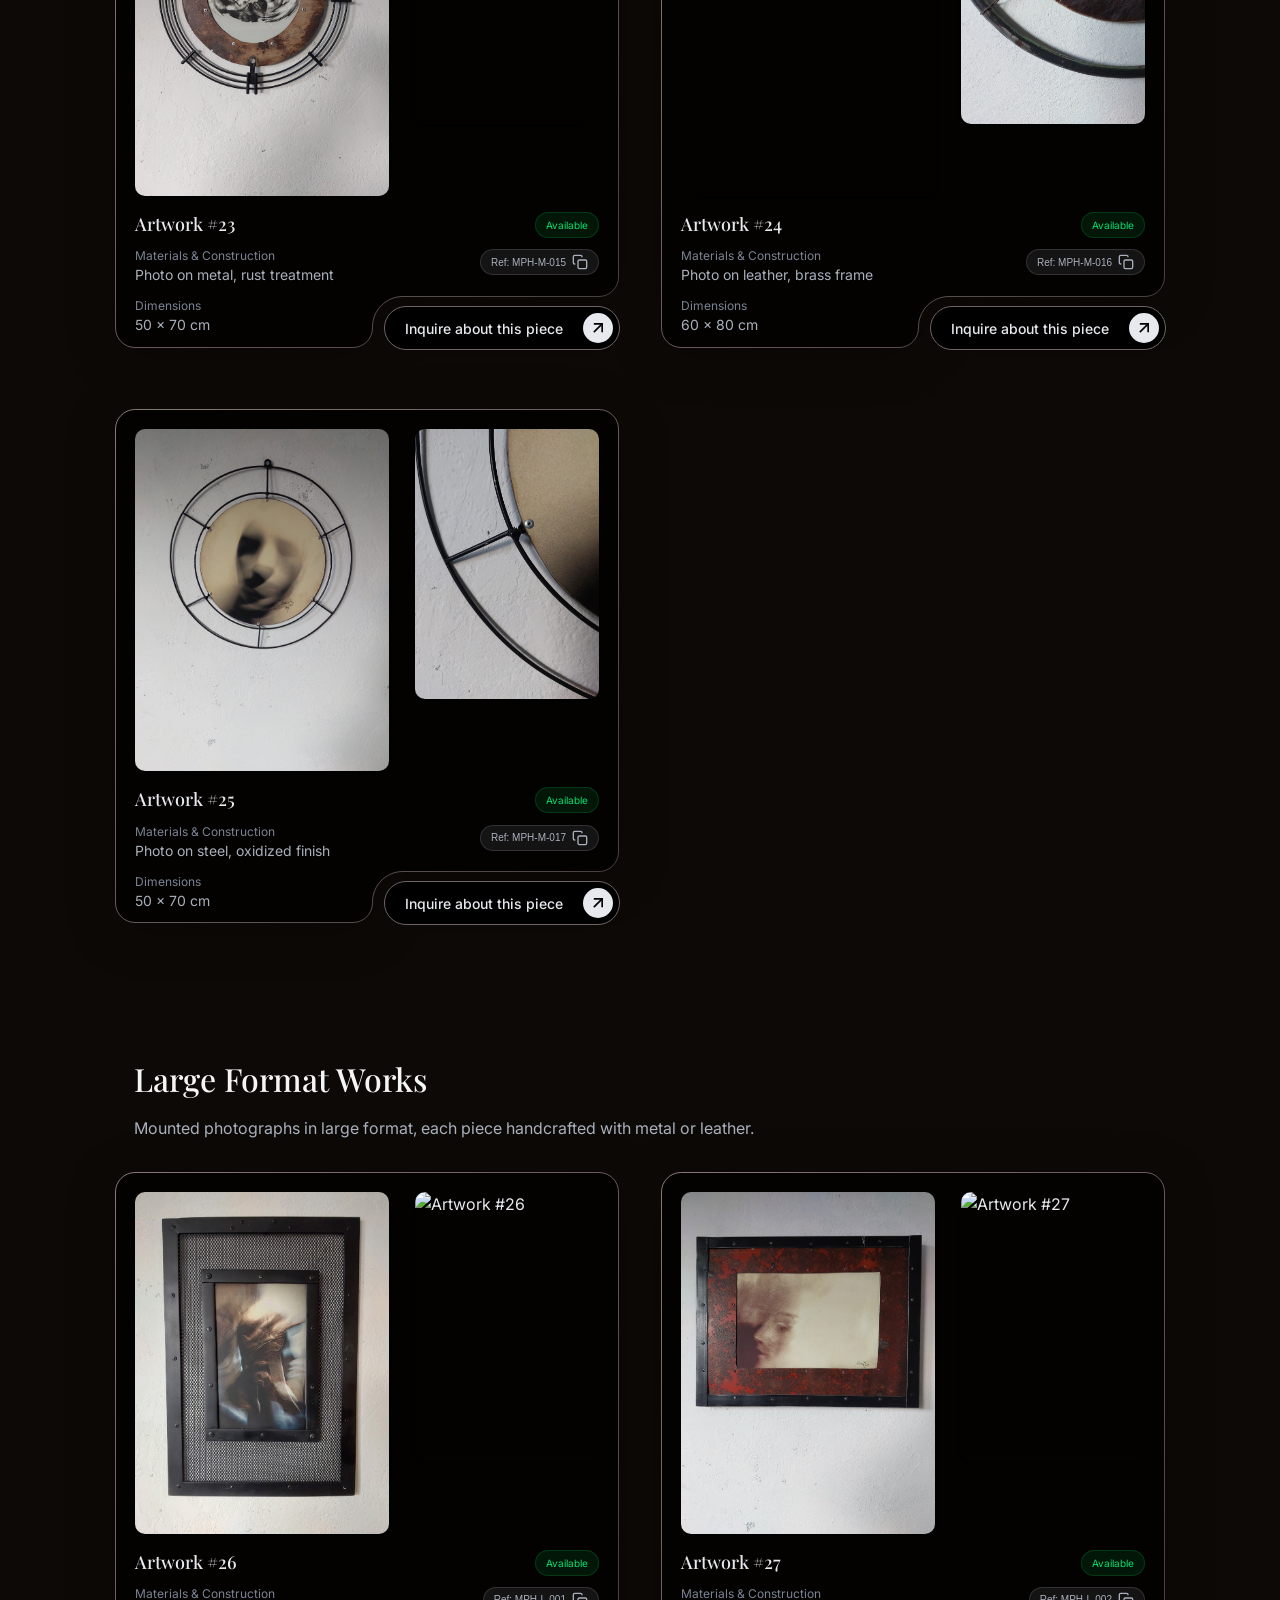
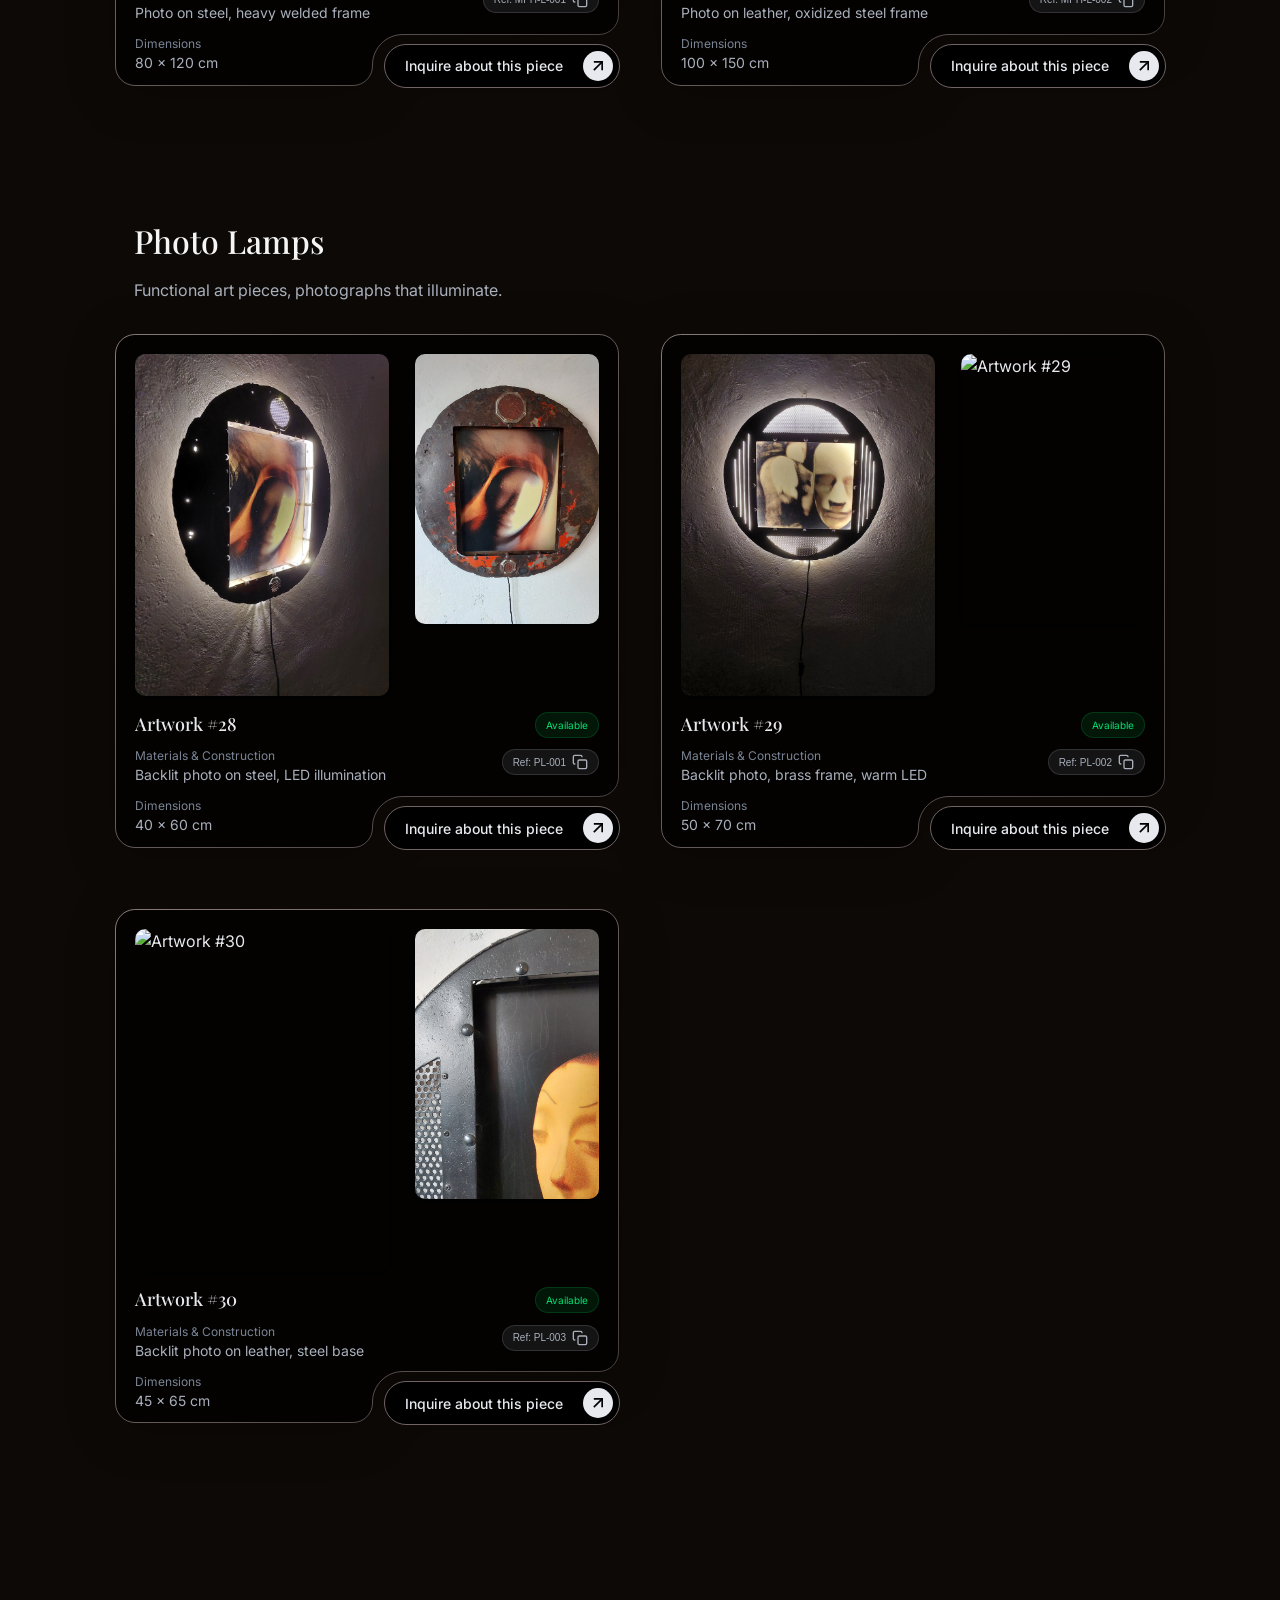
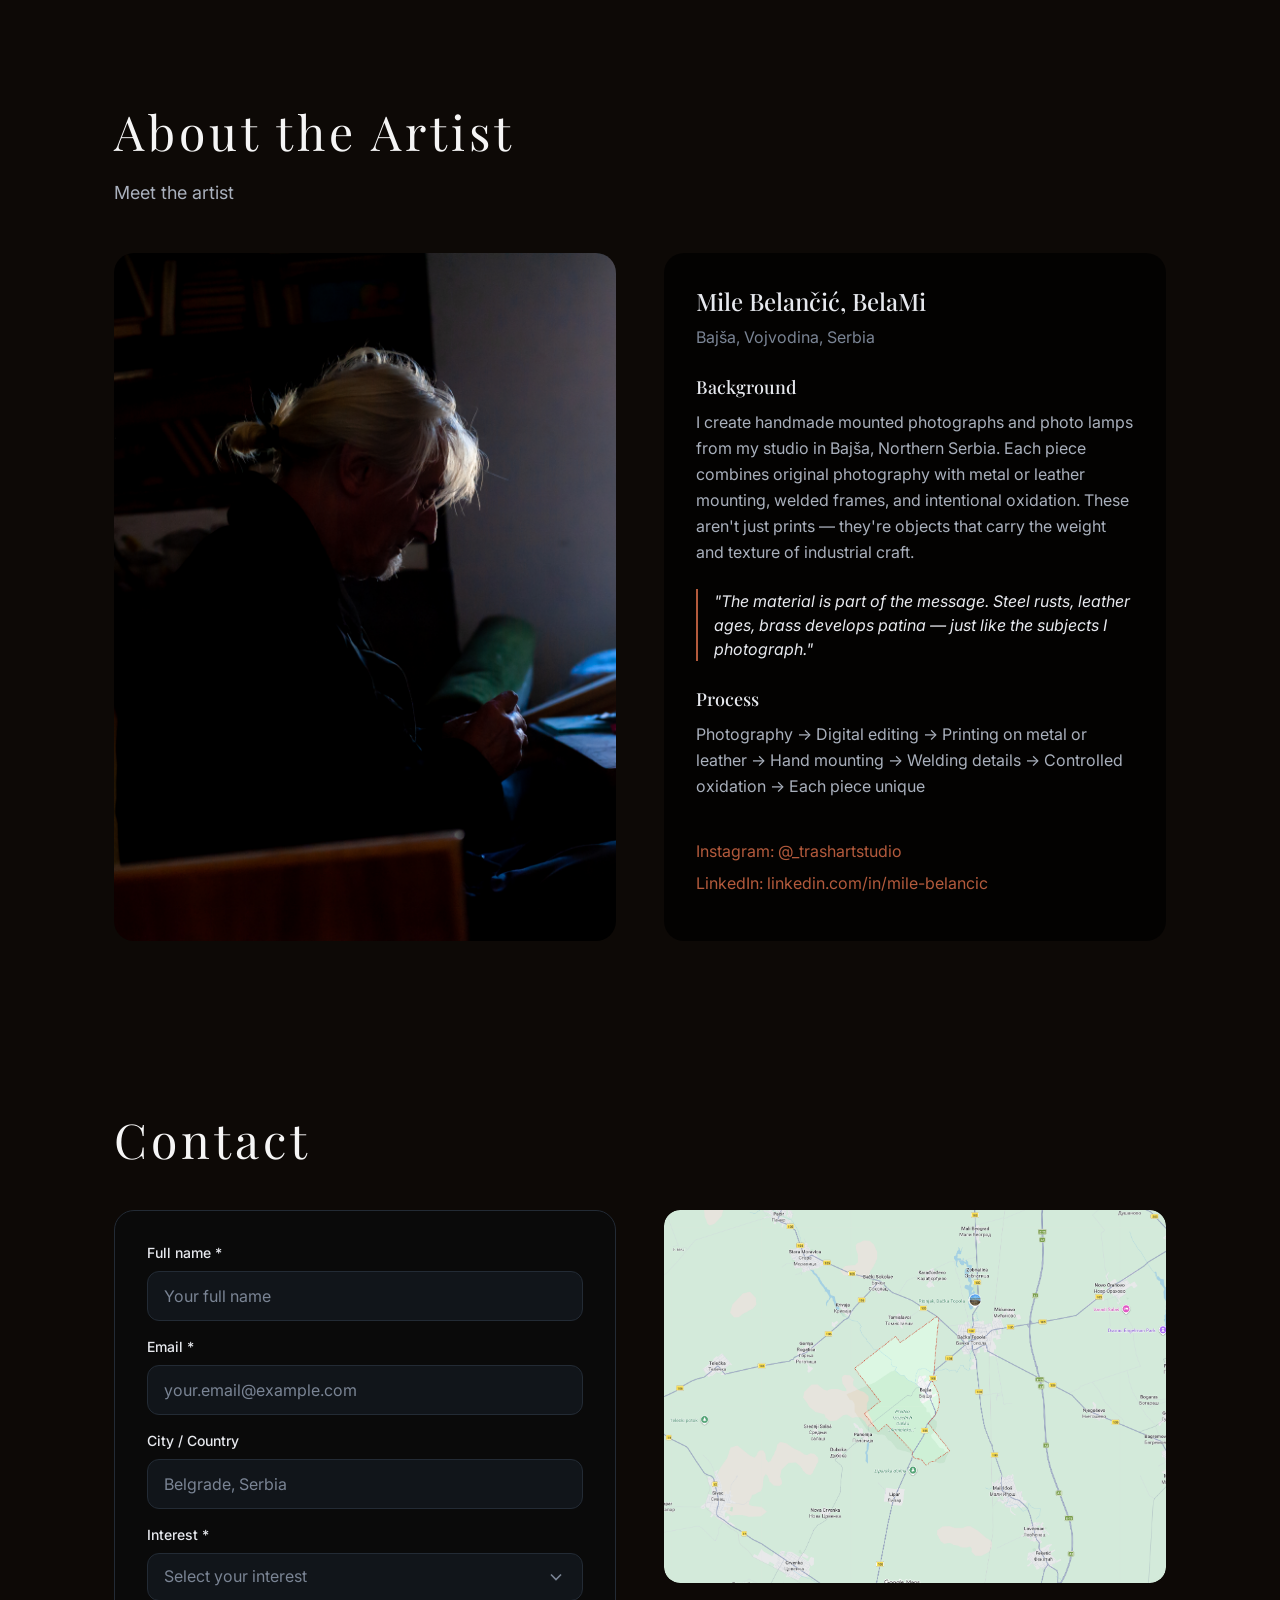
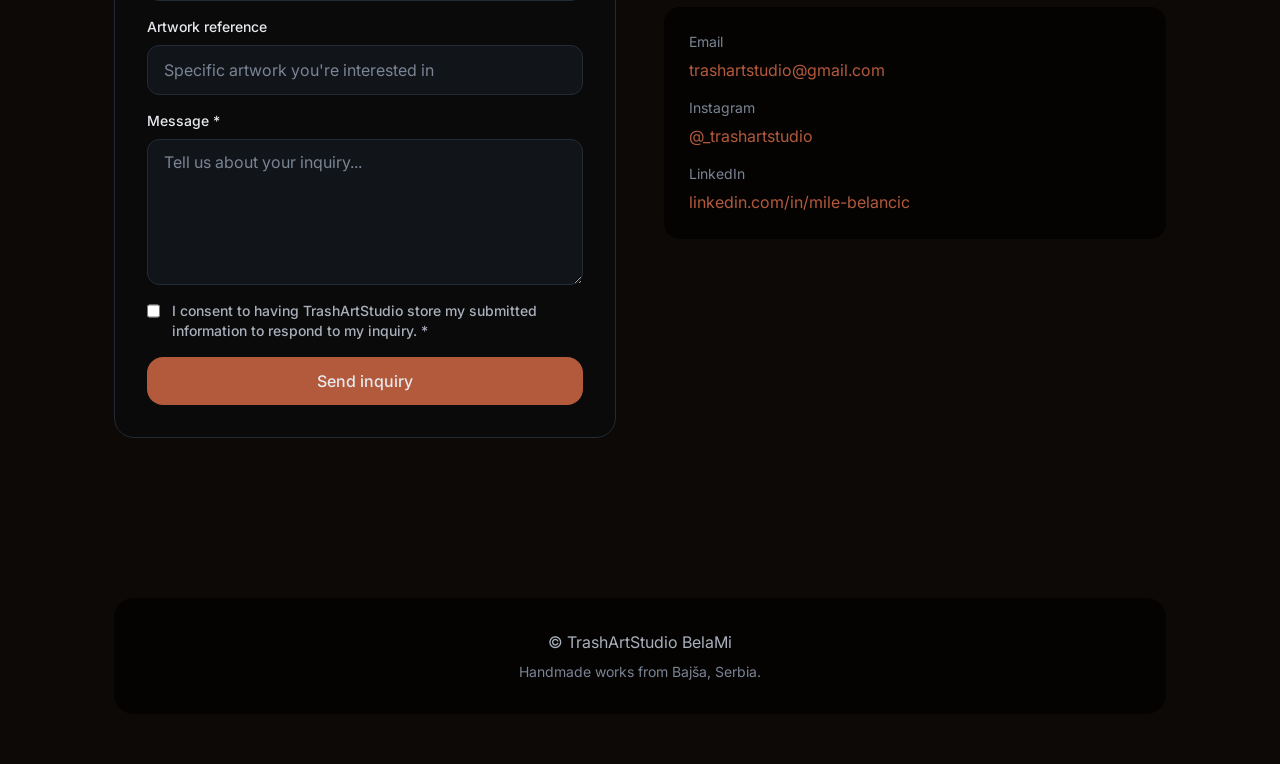
==== commit 5f99774d: "kiki" ====
--- a/index.html
+++ b/index.html
@@ -61,7 +61,7 @@
       <section id="home" class="hero">
         <div class="hero-content">
           <h1 class="hero-title">TrashArtStudio</h1>
-          <p class="hero-tagline" style="white-space: nowrap;">Handmade artistic mounted photos and lamps with a raw aesthetic of time</p>
+          <p class="hero-tagline">Handmade artistic mounted photos and lamps with a raw aesthetic of time</p>
           <p class="hero-materials">Metal, rust, leather</p>
           <p class="hero-location">Handmade in Bajša, Serbia • Each piece is unique • Custom sizes on request</p>
           <div class="hero-buttons">
@@ -671,7 +671,7 @@
       // Works dropdown toggle (mobile: click, desktop: hover via CSS)
       if (worksDropdownWrapper) {
         worksDropdownWrapper.addEventListener('click', function(e) {
-          if (window.innerWidth <= 768) {
+          if (window.innerWidth <= 900) {
             e.preventDefault();
             e.stopPropagation();
             this.classList.toggle('active');
@@ -681,7 +681,7 @@
 
       // Close menu when clicking outside
       document.addEventListener('click', function(e) {
-        if (window.innerWidth <= 768) {
+        if (window.innerWidth <= 900) {
           if (worksDropdownWrapper && !worksDropdownWrapper.contains(e.target)) {
             worksDropdownWrapper.classList.remove('active');
           }
@@ -693,7 +693,7 @@
 
       // Close mobile menu on resize to desktop
       window.addEventListener('resize', function() {
-        if (window.innerWidth > 768) {
+        if (window.innerWidth > 900) {
           closeMobileMenu();
           if (worksDropdownWrapper) worksDropdownWrapper.classList.remove('active');
         }
--- a/styles.css
+++ b/styles.css
@@ -316,9 +316,8 @@
 
 .hero-buttons {
   display: flex;
-  justify-content: space-between;
+  justify-content: center;
   gap: 70px;
-  width: 100%;
 }
 
 /* Scroll Indicator */
@@ -375,6 +374,7 @@
   cursor: pointer;
   transition: all 0.2s ease;
   border: none;
+  white-space: nowrap;
 }
 
 .btn-primary {
@@ -1321,18 +1321,33 @@
 
 @media (max-width: 900px) {
   .hero-buttons {
+    width: 100%;
+    gap: 16px;
+  }
+
+  .btn-primary,
+  .btn-secondary {
+    width: auto;
+    flex: 1 1 0;
+    min-width: 0;
+  }
+}
+
+@media (max-width: 480px) {
+  .hero-buttons {
     flex-direction: column;
-    gap: 16px;
+    align-items: center;
   }
 
   .btn-primary,
   .btn-secondary {
     width: 100%;
-    max-width: 385px;
-  }
-}
-
-@media (max-width: 768px) {
+    max-width: 320px;
+    flex: none;
+  }
+}
+
+@media (max-width: 900px) {
   .top-nav {
     height: 60px;
     padding: 0 16px;
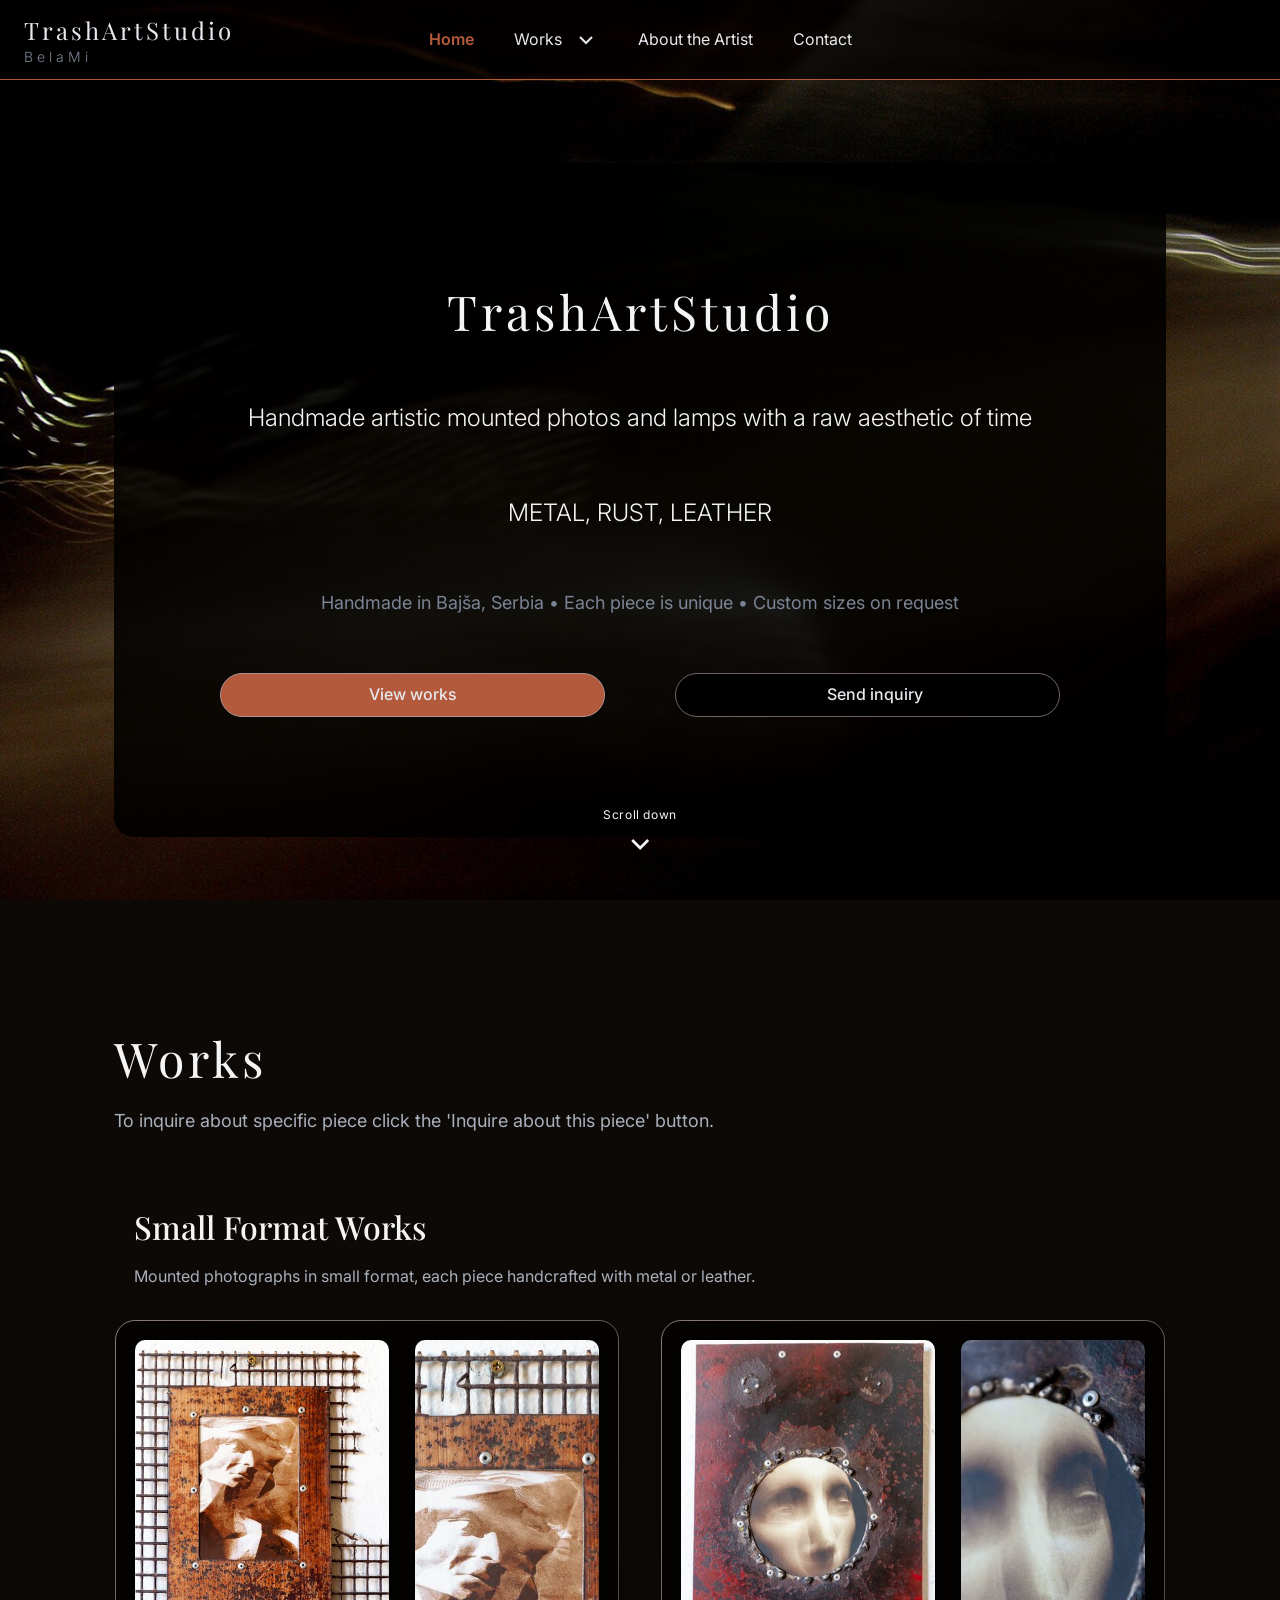
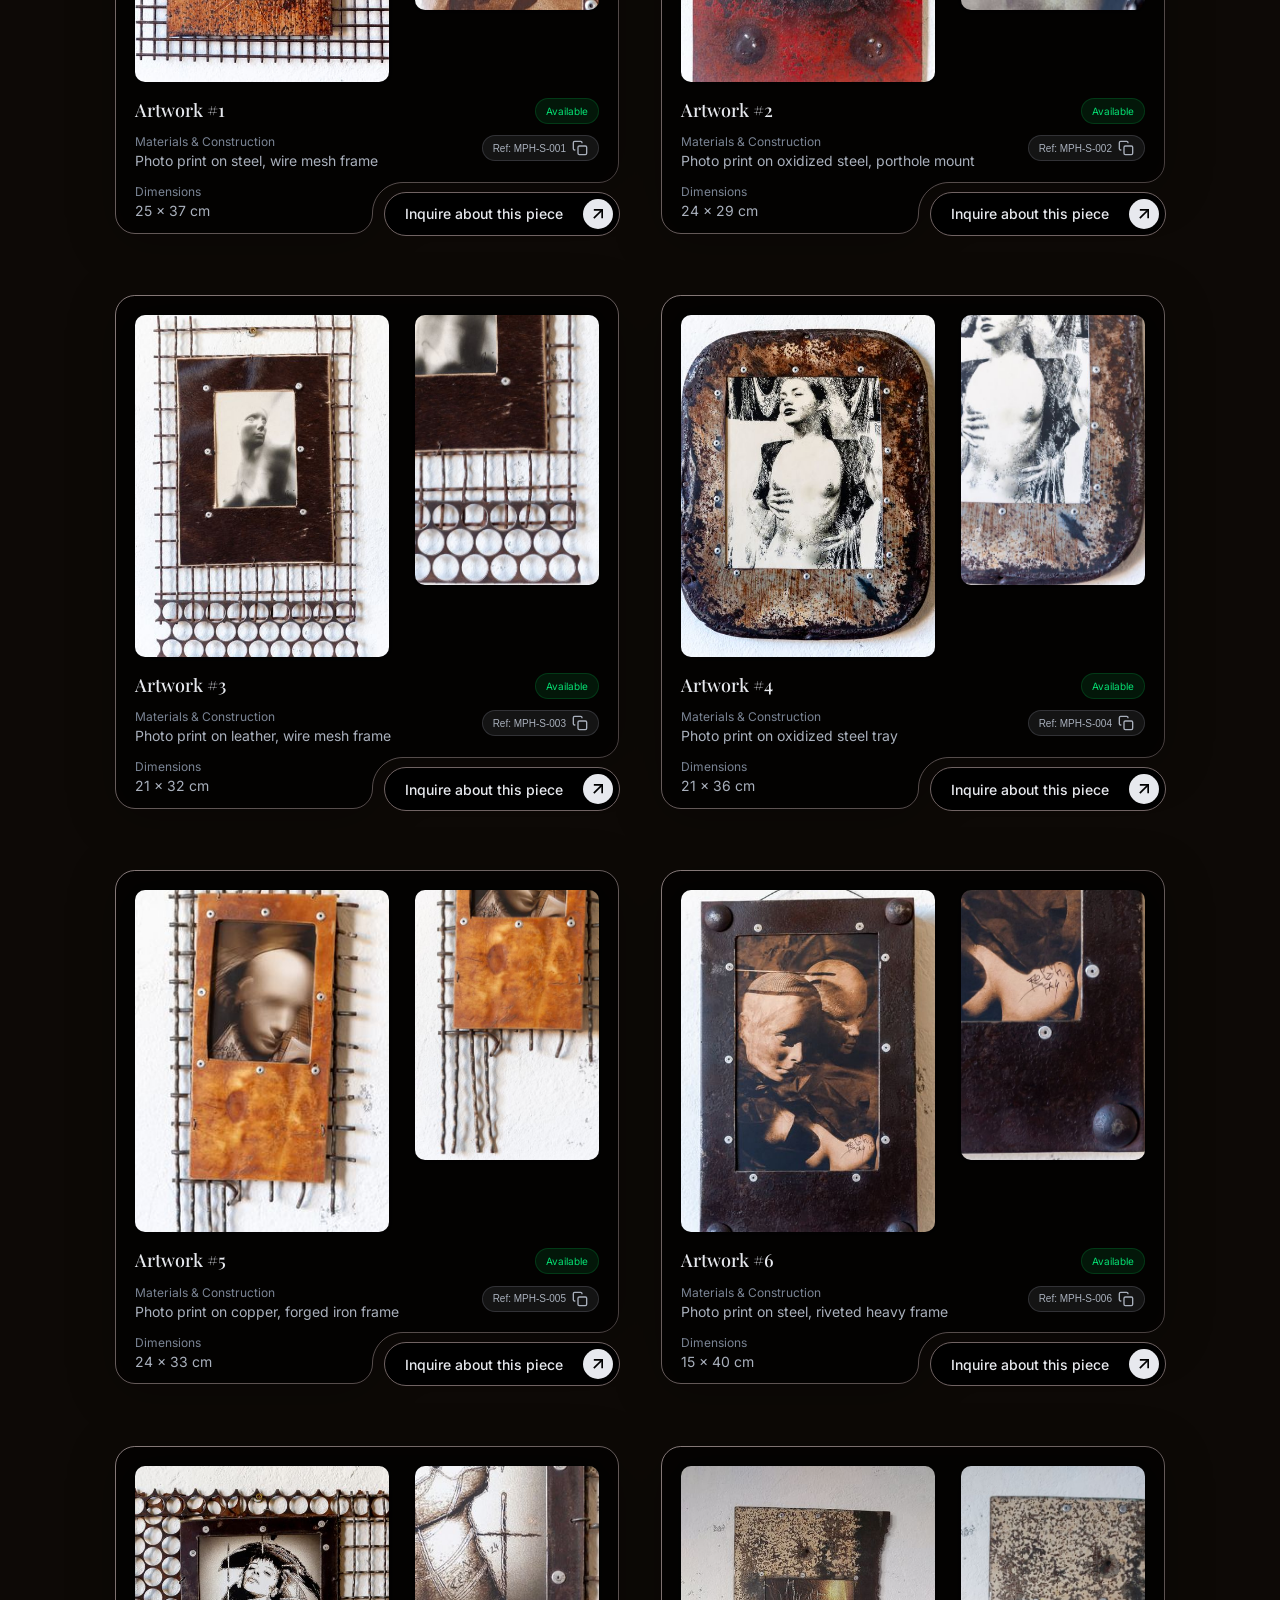
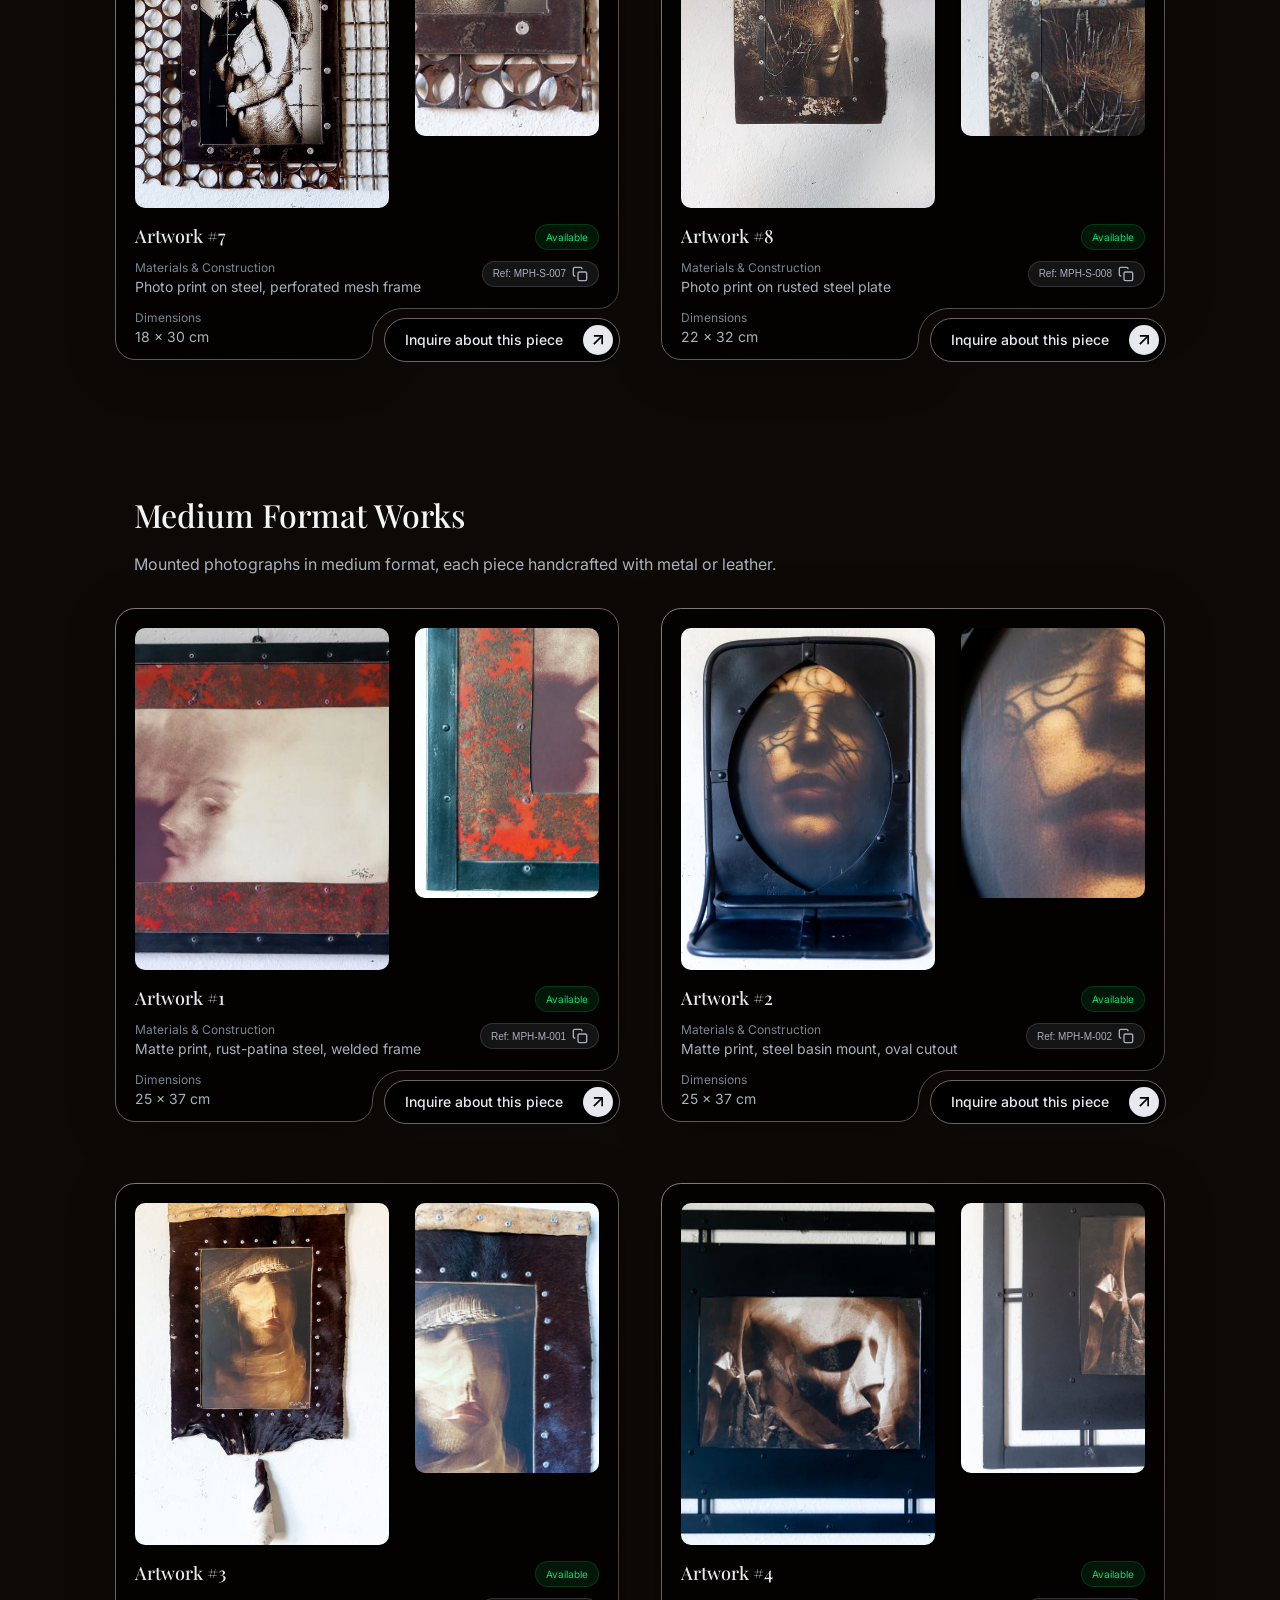
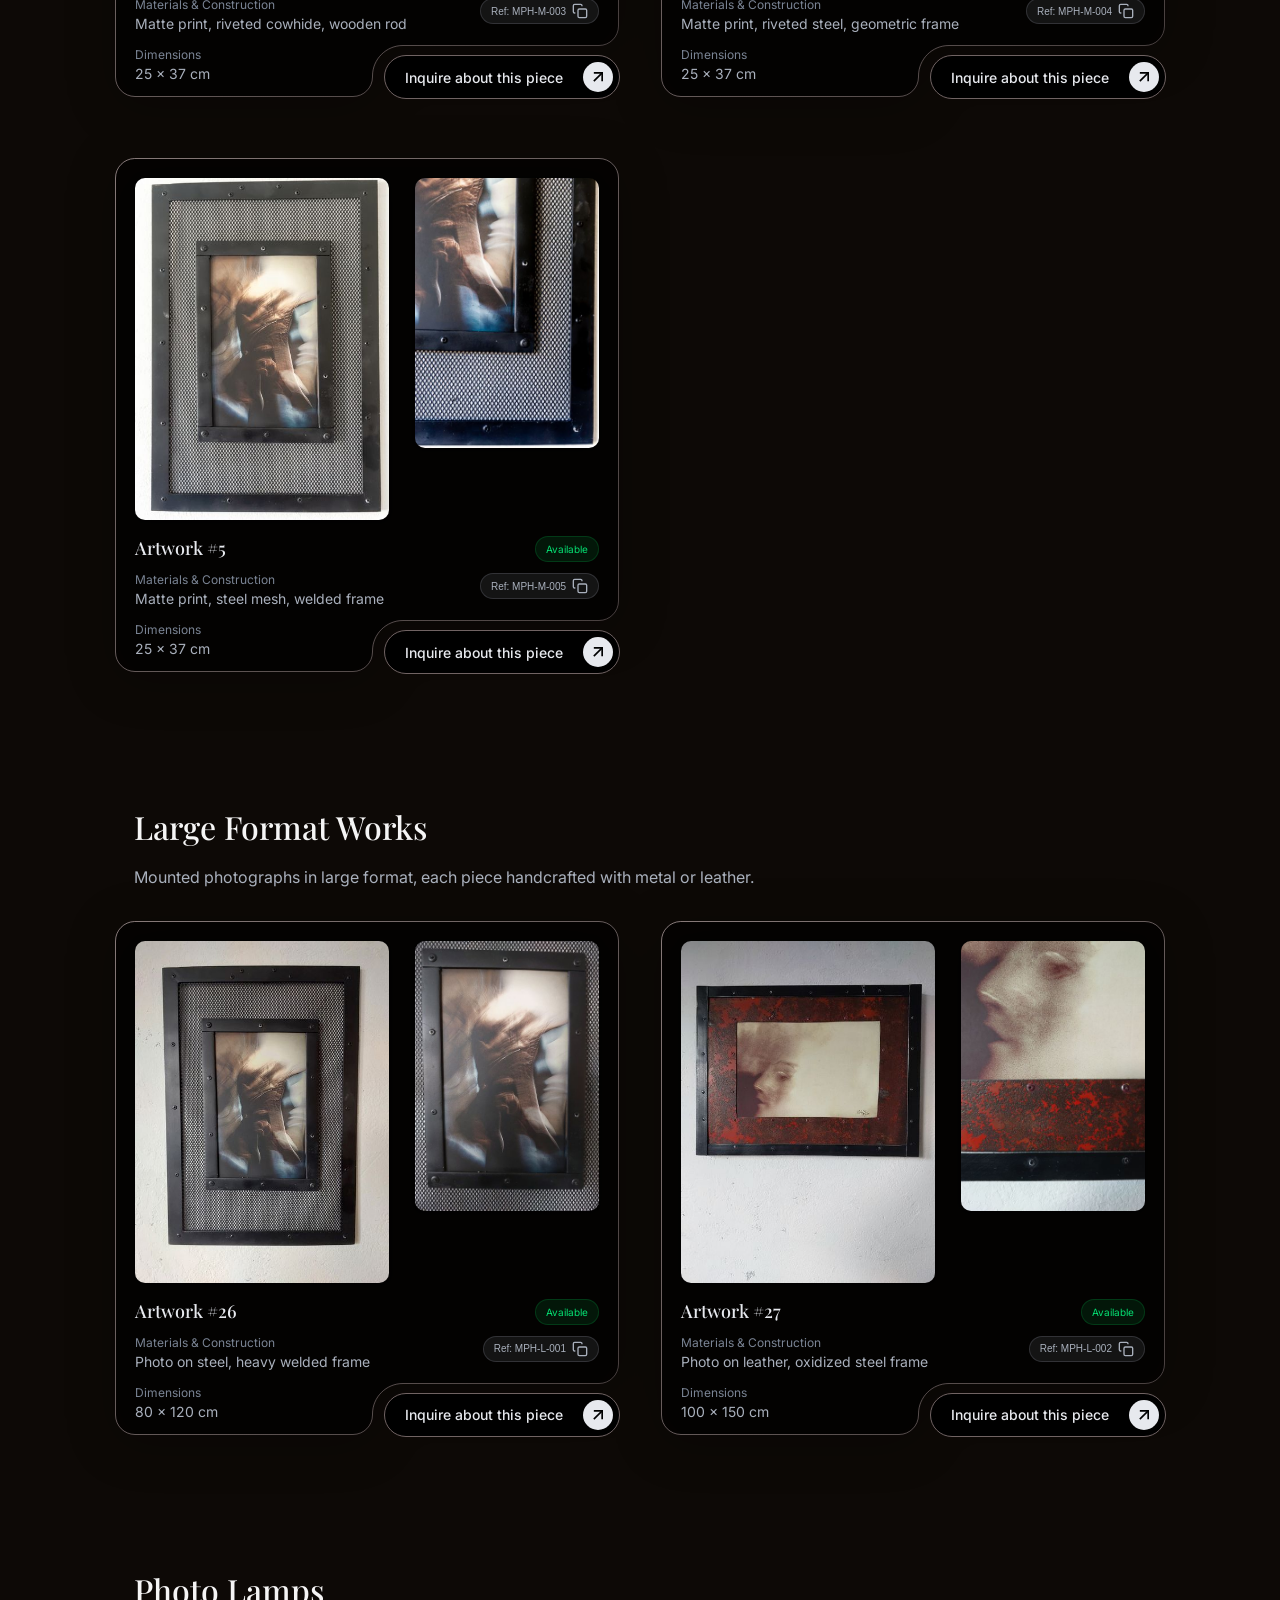
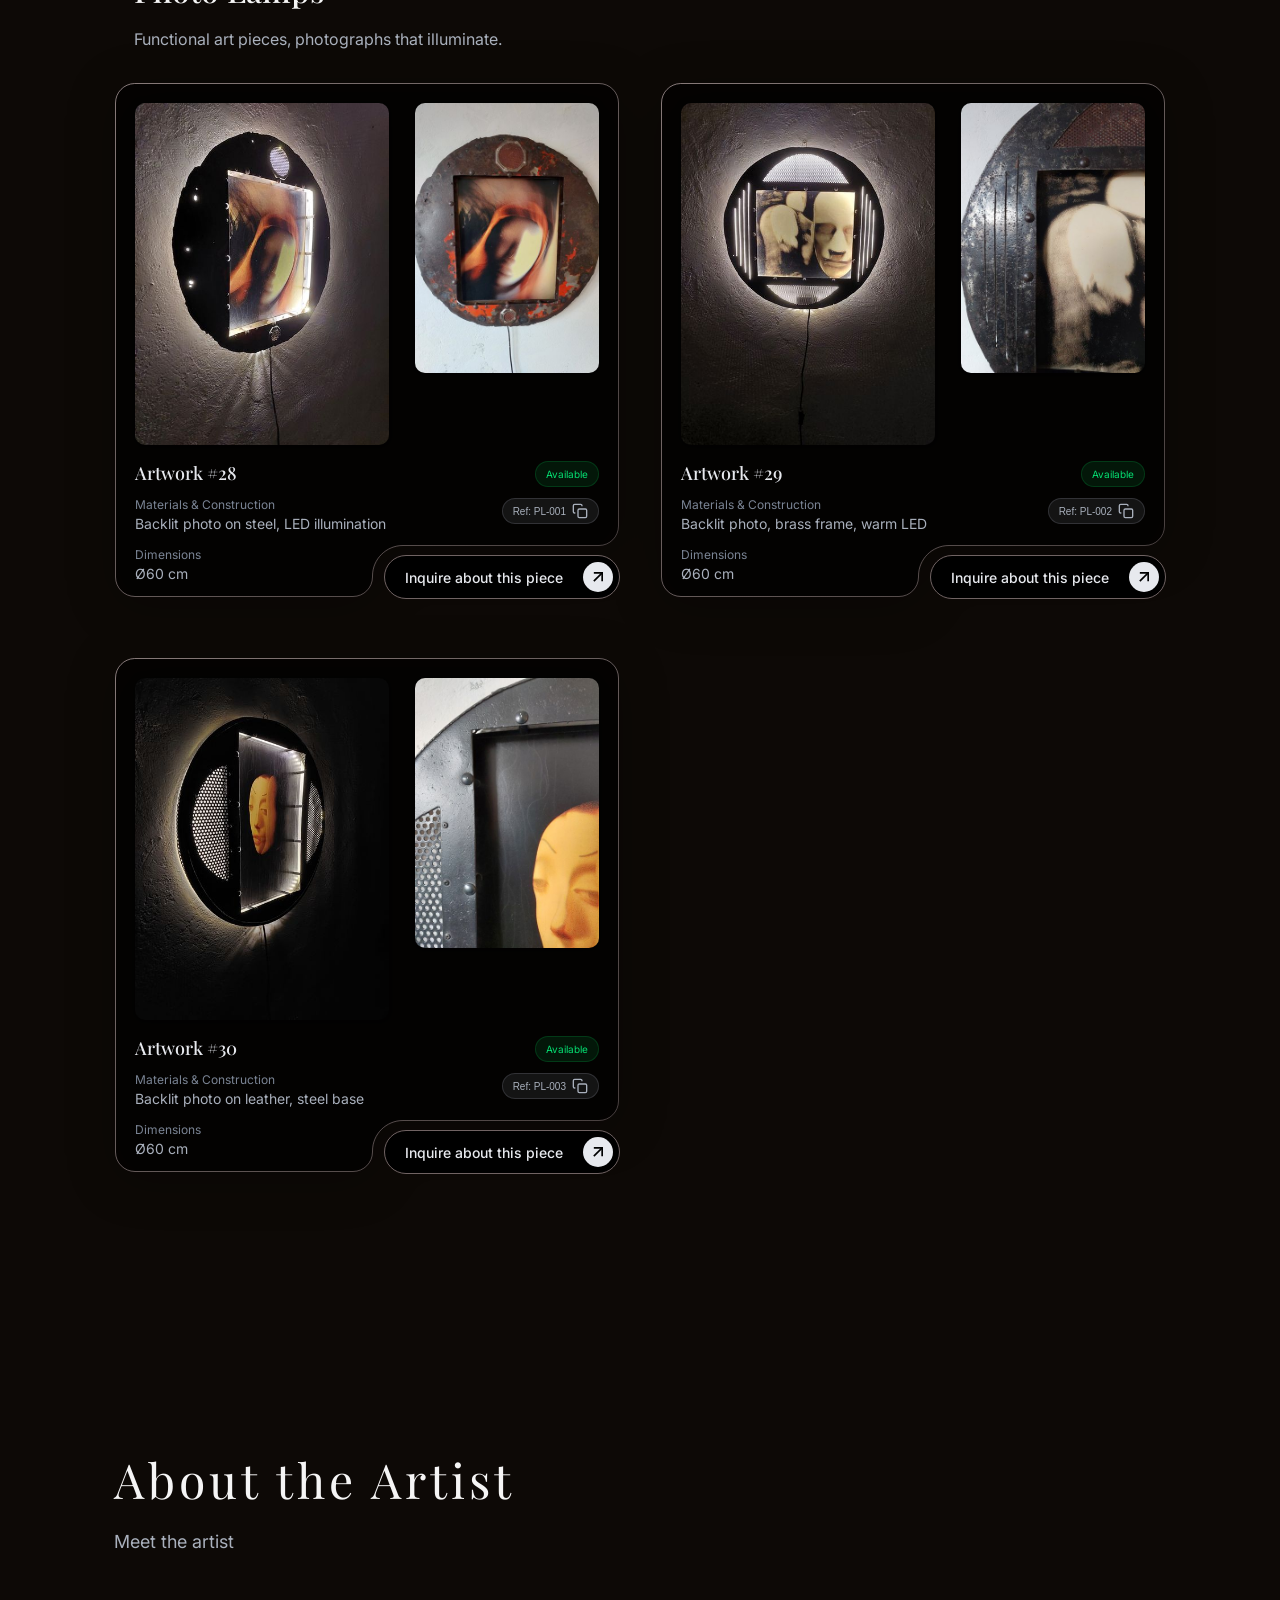
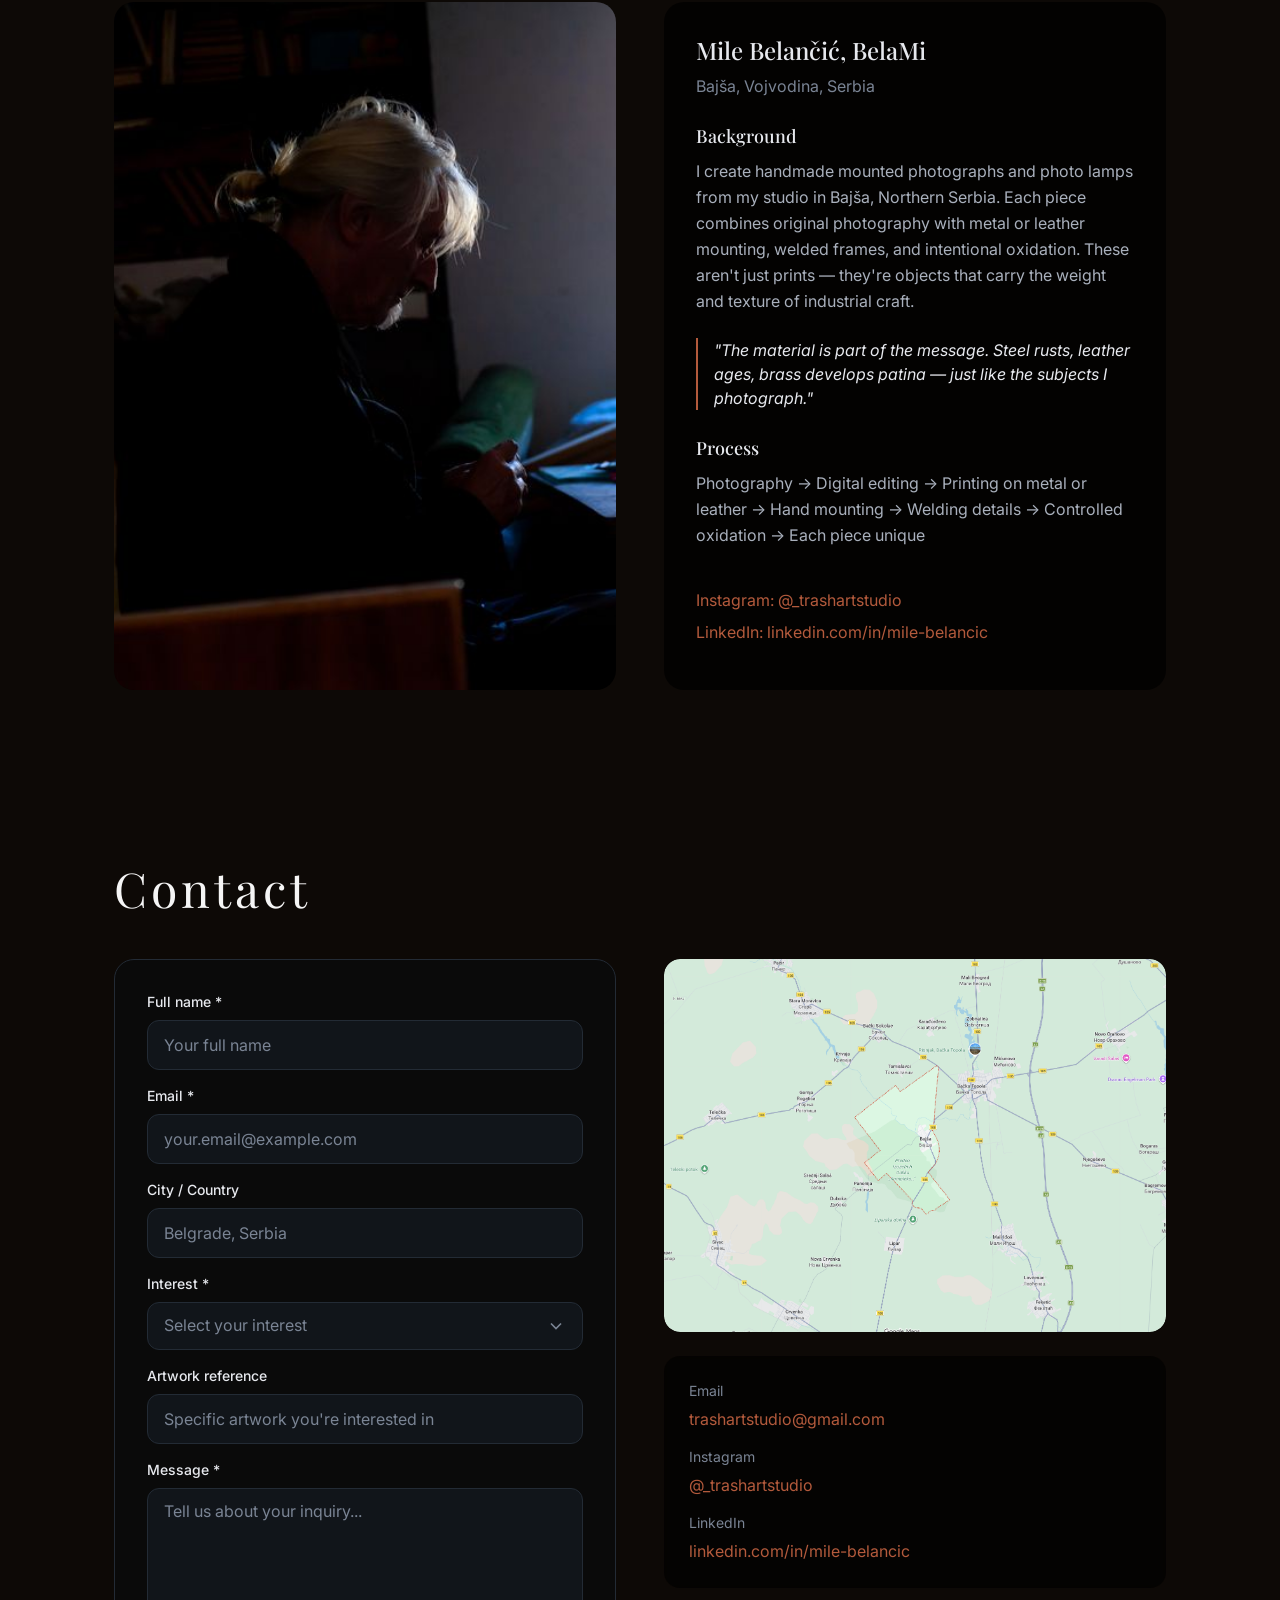
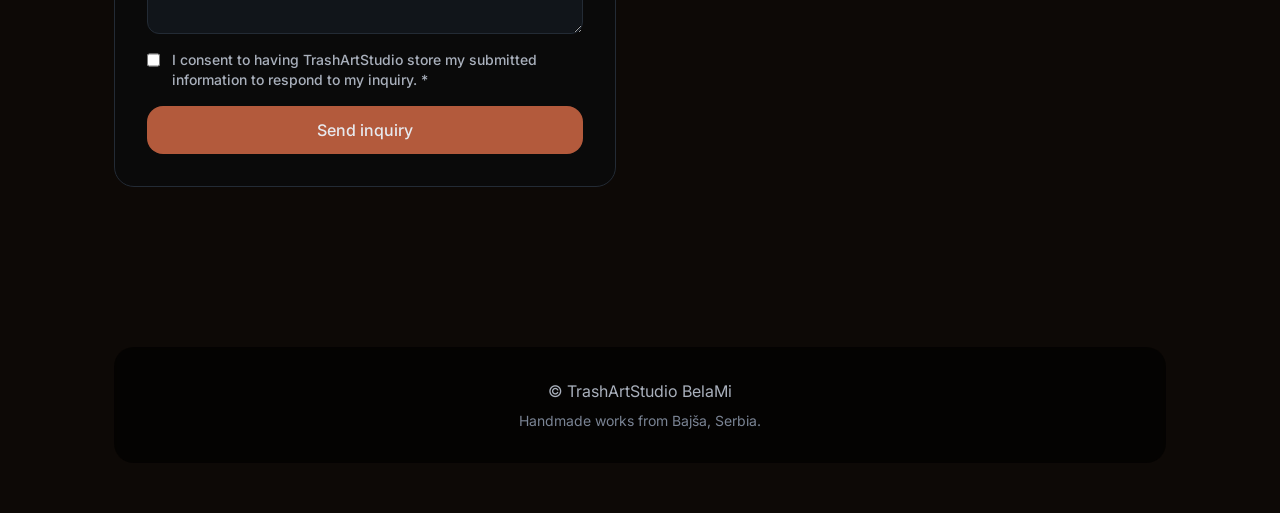
==== commit cbfc3525: "mbb" ====
--- a/index.html
+++ b/index.html
@@ -83,7 +83,7 @@
       <section id="works" class="works-section">
         <div class="section-header">
           <h2 class="section-title">Works</h2>
-          <p class="section-description">To inquire about specific piece copy the Reference number and click the 'Inquire about this piece' button.</p>
+          <p class="section-description">To inquire about specific piece click the 'Inquire about this piece' button.</p>
         </div>
 
         <!-- Small Format Works -->
@@ -131,7 +131,7 @@
         </div>
         <div class="about-content">
           <div class="about-image">
-            <img src="assets/5. Artist/1.jpg" alt="Mile Belančić" />
+            <img src="assets/5. Artist/thumbs/1.jpg" alt="Mile Belančić" />
           </div>
           <div class="about-text">
             <div class="about-header">
@@ -242,6 +242,9 @@
       </footer>
     </main>
 
+    <!-- Back to Top -->
+    <button type="button" class="back-to-top" id="backToTop" aria-label="Back to top"><span class="back-to-top-arrow">&uarr;</span><span class="back-to-top-text">Back to top</span></button>
+
     <!-- Image Lightbox -->
     <div class="lightbox-overlay" id="imageLightbox">
       <button type="button" class="lightbox-close">&times;</button>
@@ -286,59 +289,43 @@
         small: {
           path: 'assets/1. Small Format Works',
           refPrefix: 'MPH-S',
-          count: 8,
           items: [
-            { title: 'Artwork #1', materials: 'Photo on steel, oxidized brass frame', dimensions: '30 x 40 cm' },
-            { title: 'Artwork #2', materials: 'Photo on leather, steel frame', dimensions: '30 x 40 cm' },
-            { title: 'Artwork #3', materials: 'Photo on steel, rust patina', dimensions: '25 x 35 cm' },
-            { title: 'Artwork #4', materials: 'Photo on metal, welded frame', dimensions: '30 x 40 cm' },
-            { title: 'Artwork #5', materials: 'Photo on steel, brass details', dimensions: '25 x 35 cm' },
-            { title: 'Artwork #6', materials: 'Photo on leather, copper frame', dimensions: '30 x 40 cm' },
-            { title: 'Artwork #7', materials: 'Photo on steel, oxidized finish', dimensions: '25 x 35 cm' },
-            { title: 'Artwork #8', materials: 'Photo on metal, brass frame', dimensions: '30 x 40 cm' }
+            { title: 'Artwork #1', materials: 'Photo print on steel, wire mesh frame', dimensions: '25 x 37 cm', images: ['1_1.jpg', '1_2.jpg'] },
+            { title: 'Artwork #2', materials: 'Photo print on oxidized steel, porthole mount', dimensions: '24 x 29 cm', images: ['2_1.jpg', '2_2.jpg'] },
+            { title: 'Artwork #3', materials: 'Photo print on leather, wire mesh frame', dimensions: '21 x 32 cm', images: ['3_1.jpg', '3_2.jpg'] },
+            { title: 'Artwork #4', materials: 'Photo print on oxidized steel tray', dimensions: '21 x 36 cm', images: ['4_1.jpg', '4_2.jpg'] },
+            { title: 'Artwork #5', materials: 'Photo print on copper, forged iron frame', dimensions: '24 x 33 cm', images: ['5_1.jpg', '5_2.jpg'] },
+            { title: 'Artwork #6', materials: 'Photo print on steel, riveted heavy frame', dimensions: '15 x 40 cm', images: ['6_1.jpg', '6_2.jpg'] },
+            { title: 'Artwork #7', materials: 'Photo print on steel, perforated mesh frame', dimensions: '18 x 30 cm', images: ['7_1.jpg', '7_2.jpg'] },
+            { title: 'Artwork #8', materials: 'Photo print on rusted steel plate', dimensions: '22 x 32 cm', images: ['8_1.jpg', '8_2.jpg'] }
           ]
         },
         medium: {
           path: 'assets/2. Medium Format Works',
           refPrefix: 'MPH-M',
-          count: 17,
           items: [
-            { title: 'Artwork #9', materials: 'Photo on steel, oxidized frame', dimensions: '50 x 70 cm' },
-            { title: 'Artwork #10', materials: 'Photo on leather, brass frame', dimensions: '50 x 70 cm' },
-            { title: 'Artwork #11', materials: 'Photo on steel, rust patina', dimensions: '60 x 80 cm' },
-            { title: 'Artwork #12', materials: 'Photo on metal, copper details', dimensions: '50 x 70 cm' },
-            { title: 'Artwork #13', materials: 'Photo on steel, welded frame', dimensions: '50 x 70 cm' },
-            { title: 'Artwork #14', materials: 'Photo on leather, oxidized brass', dimensions: '60 x 80 cm' },
-            { title: 'Artwork #15', materials: 'Photo on steel, copper patina', dimensions: '50 x 70 cm' },
-            { title: 'Artwork #16', materials: 'Photo on metal, heavy frame', dimensions: '60 x 80 cm' },
-            { title: 'Artwork #17', materials: 'Photo on steel, iron details', dimensions: '50 x 70 cm' },
-            { title: 'Artwork #18', materials: 'Photo on leather, rust finish', dimensions: '60 x 80 cm' },
-            { title: 'Artwork #19', materials: 'Photo on steel, brass accents', dimensions: '50 x 70 cm' },
-            { title: 'Artwork #20', materials: 'Photo on metal, oxidized frame', dimensions: '60 x 80 cm' },
-            { title: 'Artwork #21', materials: 'Photo on leather, copper patina', dimensions: '50 x 70 cm' },
-            { title: 'Artwork #22', materials: 'Photo on steel, welded details', dimensions: '60 x 80 cm' },
-            { title: 'Artwork #23', materials: 'Photo on metal, rust treatment', dimensions: '50 x 70 cm' },
-            { title: 'Artwork #24', materials: 'Photo on leather, brass frame', dimensions: '60 x 80 cm' },
-            { title: 'Artwork #25', materials: 'Photo on steel, oxidized finish', dimensions: '50 x 70 cm' }
+            { title: 'Artwork #1', materials: 'Matte print, rust-patina steel, welded frame', dimensions: '25 x 37 cm', images: ['1_1.jpg', '1_2.jpg'] },
+            { title: 'Artwork #2', materials: 'Matte print, steel basin mount, oval cutout', dimensions: '25 x 37 cm', images: ['2_1.jpg', '2_2.jpg'] },
+            { title: 'Artwork #3', materials: 'Matte print, riveted cowhide, wooden rod', dimensions: '25 x 37 cm', images: ['3_1.jpg', '3_2.jpg'] },
+            { title: 'Artwork #4', materials: 'Matte print, riveted steel, geometric frame', dimensions: '25 x 37 cm', images: ['4_1.jpg', '4_2.jpg'] },
+            { title: 'Artwork #5', materials: 'Matte print, steel mesh, welded frame', dimensions: '25 x 37 cm', images: ['5_1.jpg', '5_2.jpg'] }
           ]
         },
         large: {
           path: 'assets/3. Large Format Works',
           refPrefix: 'MPH-L',
-          count: 2,
           items: [
-            { title: 'Artwork #26', materials: 'Photo on steel, heavy welded frame', dimensions: '80 x 120 cm' },
-            { title: 'Artwork #27', materials: 'Photo on leather, oxidized steel frame', dimensions: '100 x 150 cm' }
+            { title: 'Artwork #26', materials: 'Photo on steel, heavy welded frame', dimensions: '80 x 120 cm', images: ['1_1.jpg', '1_2.jpg'] },
+            { title: 'Artwork #27', materials: 'Photo on leather, oxidized steel frame', dimensions: '100 x 150 cm', images: ['2_1.jpg', '2_2.jpg'] }
           ]
         },
         lamps: {
           path: 'assets/4. Photo Lamps',
           refPrefix: 'PL',
-          count: 3,
           items: [
-            { title: 'Artwork #28', materials: 'Backlit photo on steel, LED illumination', dimensions: '40 x 60 cm' },
-            { title: 'Artwork #29', materials: 'Backlit photo, brass frame, warm LED', dimensions: '50 x 70 cm' },
-            { title: 'Artwork #30', materials: 'Backlit photo on leather, steel base', dimensions: '45 x 65 cm' }
+            { title: 'Artwork #28', materials: 'Backlit photo on steel, LED illumination', dimensions: '\u00D860 cm', images: ['1_1.jpg', '1_2.jpg', '1_3.jpg', '1_4.jpg'] },
+            { title: 'Artwork #29', materials: 'Backlit photo, brass frame, warm LED', dimensions: '\u00D860 cm', images: ['2_1.jpg', '2_2.jpg', '2_3.jpg', '2_4.jpg'] },
+            { title: 'Artwork #30', materials: 'Backlit photo on leather, steel base', dimensions: '\u00D860 cm', images: ['3_1.jpg', '3_2.jpg', '3_3.jpg', '3_4.jpg'] }
           ]
         }
       };
@@ -349,7 +336,10 @@
       function generateCard(item, index, category) {
         const refNum = String(index + 1).padStart(3, '0');
         const ref = `${category.refPrefix}-${refNum}`;
-        const imgBase = `${category.path}/${index + 1}`;
+        const img1 = `${category.path}/${item.images[0]}`;
+        const img2 = `${category.path}/${item.images[1]}`;
+        const thumb1 = `${category.path}/thumbs/${item.images[0]}`;
+        const thumb2 = `${category.path}/thumbs/${item.images[1]}`;
 
         // Card dimensions: 504x514 (exact Figma)
         // S-curve notch at bottom-right for Inquire button dock
@@ -371,8 +361,8 @@
             </svg>
             <div class="card-content">
               <div class="artwork-images">
-                <img src="${imgBase}_1.jpg" alt="${item.title}" class="artwork-img artwork-img-main" onclick="openLightbox(this)" />
-                <img src="${imgBase}_2.jpg" alt="${item.title}" class="artwork-img artwork-img-secondary" onclick="openLightbox(this)" />
+                <img src="${thumb1}" data-full="${img1}" alt="${item.title}" class="artwork-img artwork-img-main" onclick="openLightbox(this)" />
+                <img src="${thumb2}" data-full="${img2}" alt="${item.title}" class="artwork-img artwork-img-secondary" onclick="openLightbox(this)" />
               </div>
               <div class="artwork-info">
                 <h4 class="artwork-title">${item.title}</h4>
@@ -475,12 +465,19 @@
 
       // Copy reference number to clipboard
       function copyRef(ref) {
+        const btn = event.currentTarget;
         navigator.clipboard.writeText(ref).then(() => {
-          const btn = event.currentTarget;
-          const originalText = btn.querySelector('span').textContent;
-          btn.querySelector('span').textContent = 'Copied!';
+          const span = btn.querySelector('span');
+          const svg = btn.querySelector('svg');
+          const originalText = span.textContent;
+          const originalSvg = svg.innerHTML;
+          span.textContent = 'Copied!';
+          svg.innerHTML = '<polyline points="20 6 9 17 4 12"></polyline>';
+          btn.classList.add('copied');
           setTimeout(() => {
-            btn.querySelector('span').textContent = originalText;
+            span.textContent = originalText;
+            svg.innerHTML = originalSvg;
+            btn.classList.remove('copied');
           }, 1500);
         });
       }
@@ -536,7 +533,7 @@
       // Image Lightbox
       function openLightbox(img) {
         const lightbox = document.getElementById('imageLightbox');
-        document.getElementById('lightboxImg').src = img.src;
+        document.getElementById('lightboxImg').src = img.dataset.full || img.src;
         document.getElementById('lightboxImg').alt = img.alt;
         lightbox.classList.add('active');
         document.body.style.overflow = 'hidden';
@@ -743,6 +740,20 @@
           }
         });
       });
+
+      // Back to top button
+      const backToTop = document.getElementById('backToTop');
+      window.addEventListener('scroll', () => {
+        if (window.scrollY > 600) {
+          backToTop.classList.add('visible');
+        } else {
+          backToTop.classList.remove('visible');
+        }
+      }, { passive: true });
+
+      backToTop.addEventListener('click', () => {
+        window.scrollTo({ top: 0, behavior: 'smooth' });
+      });
     </script>
   </body>
 </html>
--- a/styles.css
+++ b/styles.css
@@ -498,18 +498,35 @@
   margin-bottom: 12px;
   border-radius: var(--border-radius-sm);
   z-index: 20;
-  transition: background 0.3s ease, margin-left 0.3s ease, margin-right 0.3s ease, padding 0.3s ease;
+  transition: background 0.5s ease, backdrop-filter 0.5s ease, margin-left 0.5s ease, margin-right 0.5s ease, padding 0.5s ease, border-radius 0.5s ease;
+}
+
+.category-header::after {
+  content: '';
+  position: absolute;
+  bottom: 0;
+  left: 0;
+  right: 0;
+  height: 2px;
+  background: var(--color-primary);
+  transform: scaleX(0);
+  transform-origin: left center;
+  transition: transform 0.6s cubic-bezier(0.25, 0.46, 0.45, 0.94);
 }
 
 .category-header.active {
-  background: var(--color-bg-card);
-  backdrop-filter: blur(2px);
-  -webkit-backdrop-filter: blur(2px);
+  background: rgba(30, 30, 30, 0.4);
+  backdrop-filter: blur(8px);
+  -webkit-backdrop-filter: blur(8px);
   margin-left: calc(-50vw + 50%);
   margin-right: calc(-50vw + 50%);
   padding-left: calc(50vw - 50% + 20px);
   padding-right: calc(50vw - 50% + 20px);
   border-radius: 0;
+}
+
+.category-header.active::after {
+  transform: scaleX(1);
 }
 
 .category-title {
@@ -668,6 +685,20 @@
 .badge-ref svg {
   width: 16px;
   height: 16px;
+  transition: transform 0.2s ease;
+}
+
+.badge-ref.copied {
+  background: rgba(76, 175, 80, 0.15);
+  border-color: rgba(76, 175, 80, 0.4);
+  color: #4caf50;
+  animation: copy-pop 0.3s ease;
+}
+
+@keyframes copy-pop {
+  0% { transform: scale(1); }
+  40% { transform: scale(1.1); }
+  100% { transform: scale(1); }
 }
 
 .artwork-details {
@@ -1087,6 +1118,53 @@
   font-size: 14px;
   color: var(--color-text-dim);
   line-height: 20px;
+}
+
+/* ========================================
+   Back to Top Button
+   ======================================== */
+.back-to-top {
+  position: fixed;
+  bottom: 32px;
+  right: 32px;
+  display: flex;
+  align-items: center;
+  gap: 8px;
+  padding: 10px 18px;
+  border: 1px solid var(--color-border-light);
+  border-radius: 22px;
+  background: var(--color-bg-card);
+  backdrop-filter: blur(8px);
+  -webkit-backdrop-filter: blur(8px);
+  color: var(--color-text-bright);
+  font-family: var(--font-body);
+  font-size: 14px;
+  cursor: pointer;
+  z-index: 50;
+  opacity: 0;
+  pointer-events: none;
+  transition: opacity 0.4s ease, transform 0.4s ease, background 0.3s ease;
+  transform: translateY(12px);
+}
+
+.back-to-top-arrow {
+  font-size: 18px;
+  line-height: 1;
+}
+
+.back-to-top-text {
+  line-height: 1;
+}
+
+.back-to-top.visible {
+  opacity: 1;
+  pointer-events: auto;
+  transform: translateY(0);
+}
+
+.back-to-top:hover {
+  background: var(--color-primary);
+  border-color: var(--color-primary);
 }
 
 /* ========================================
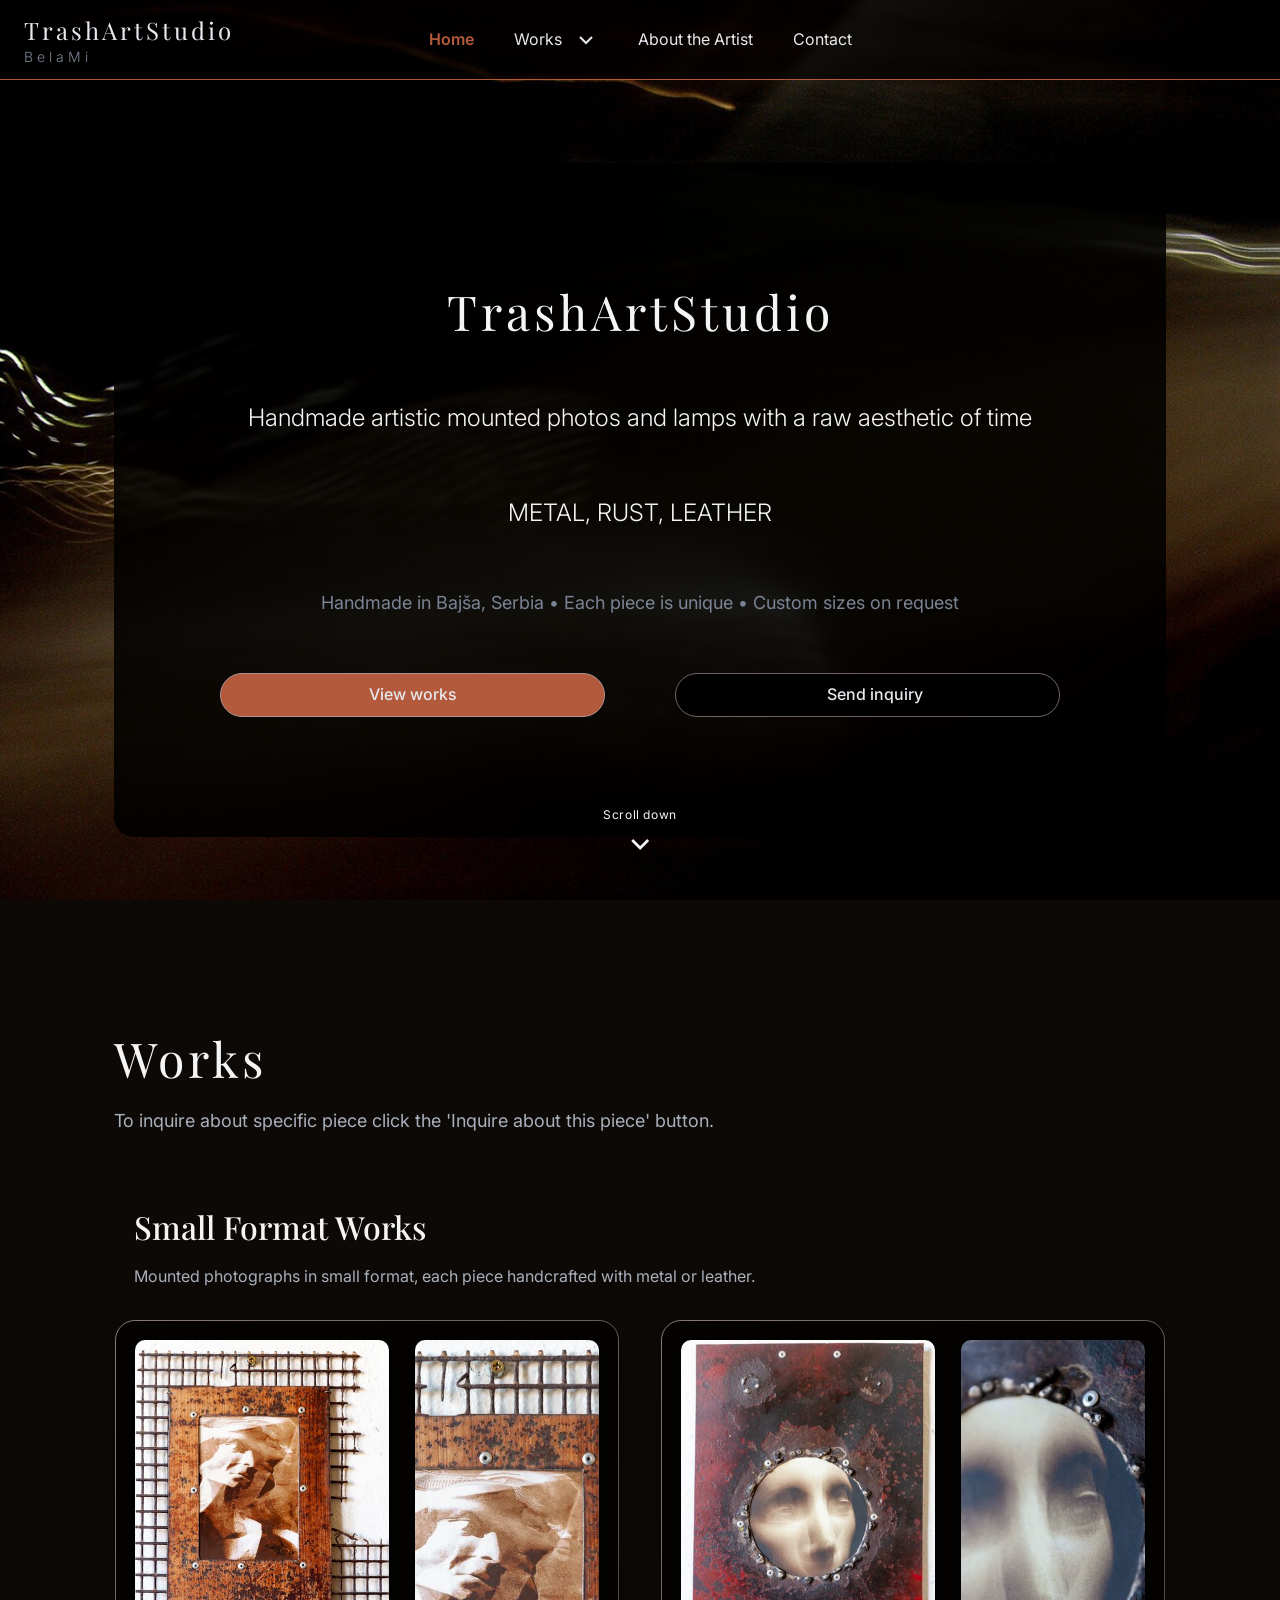
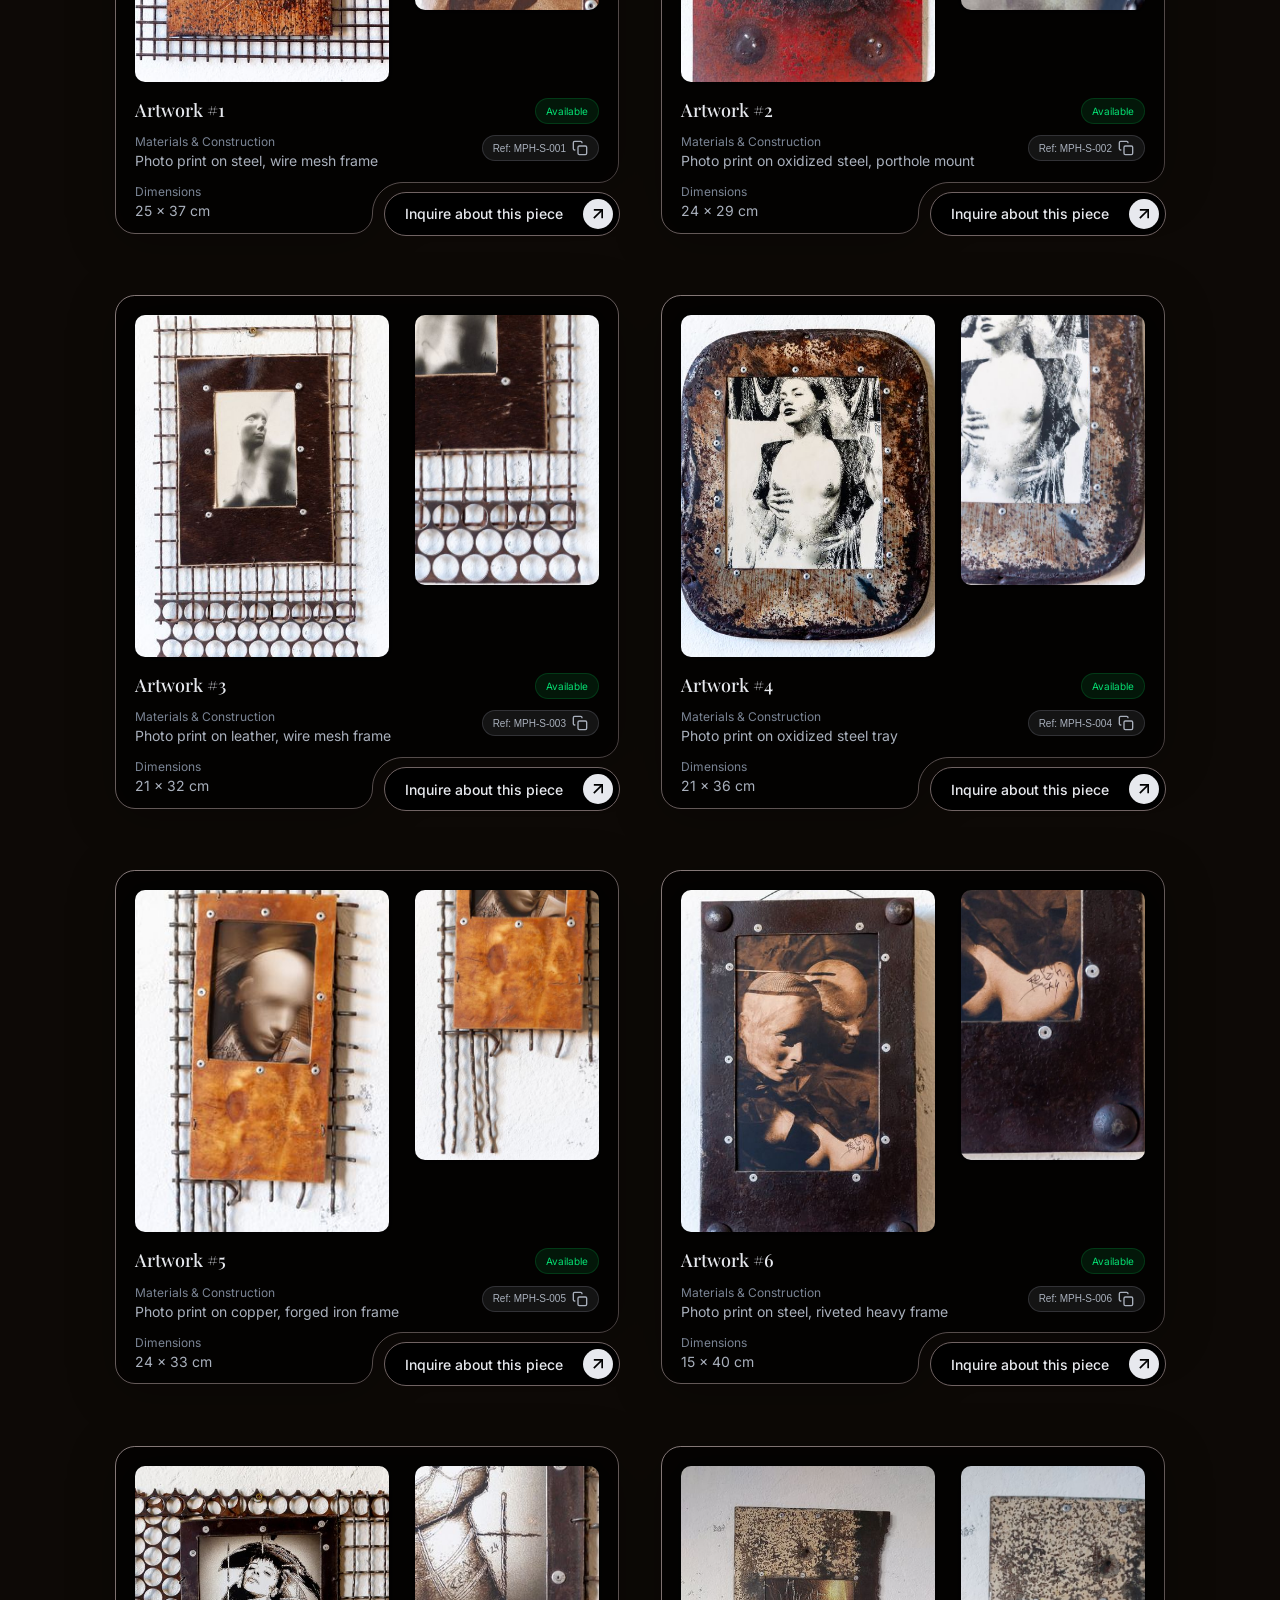
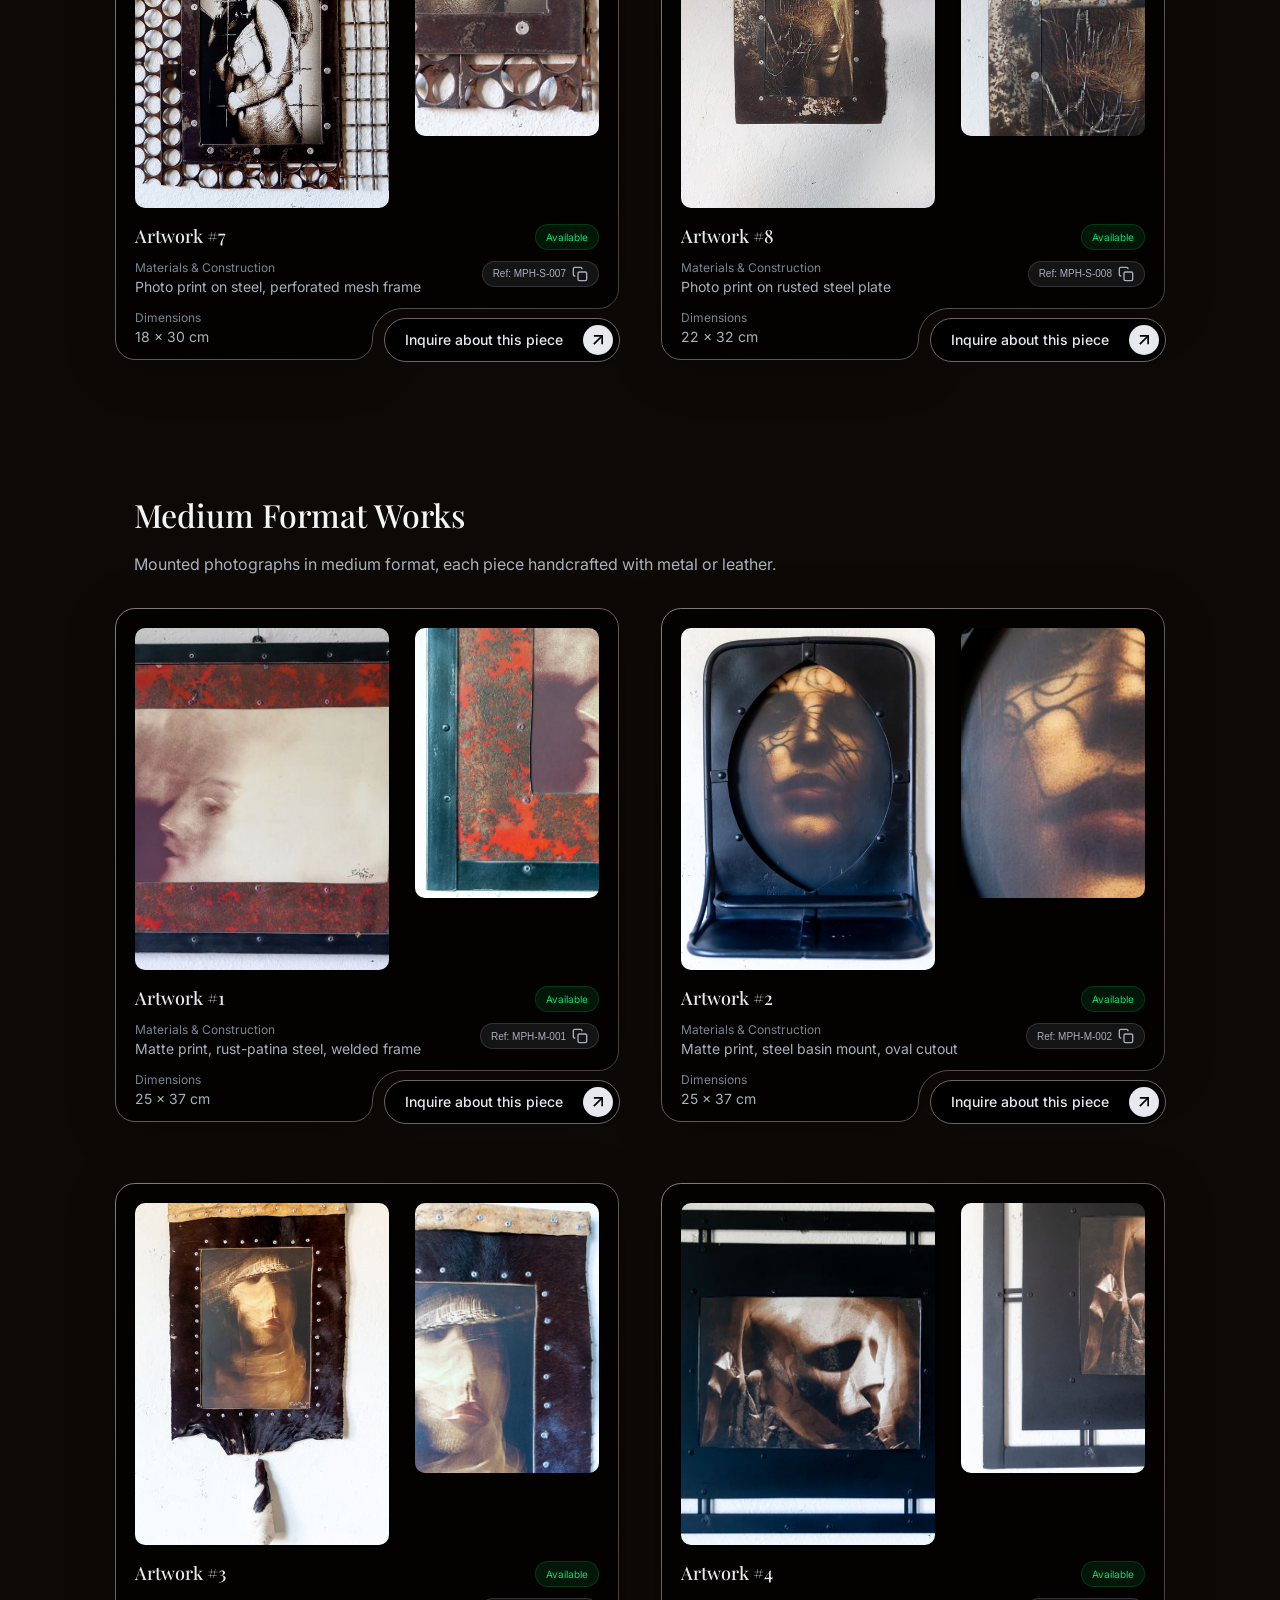
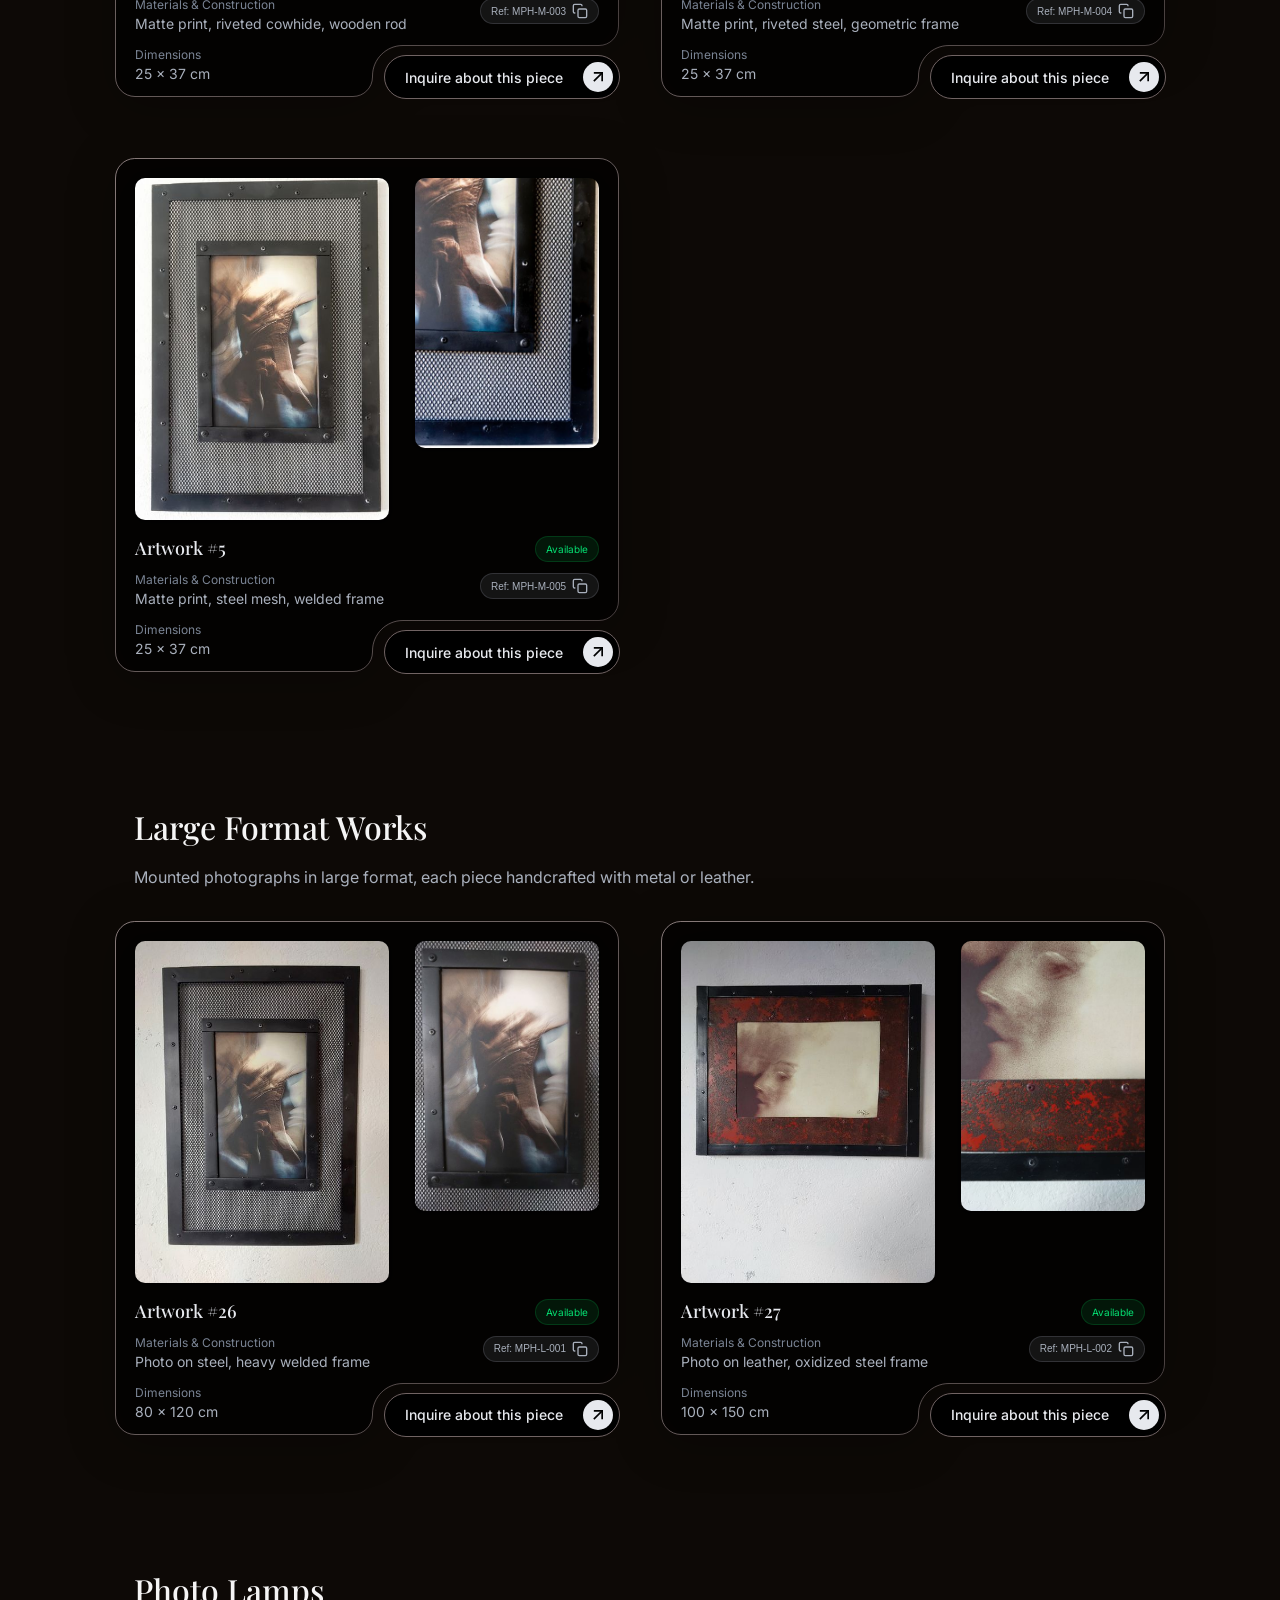
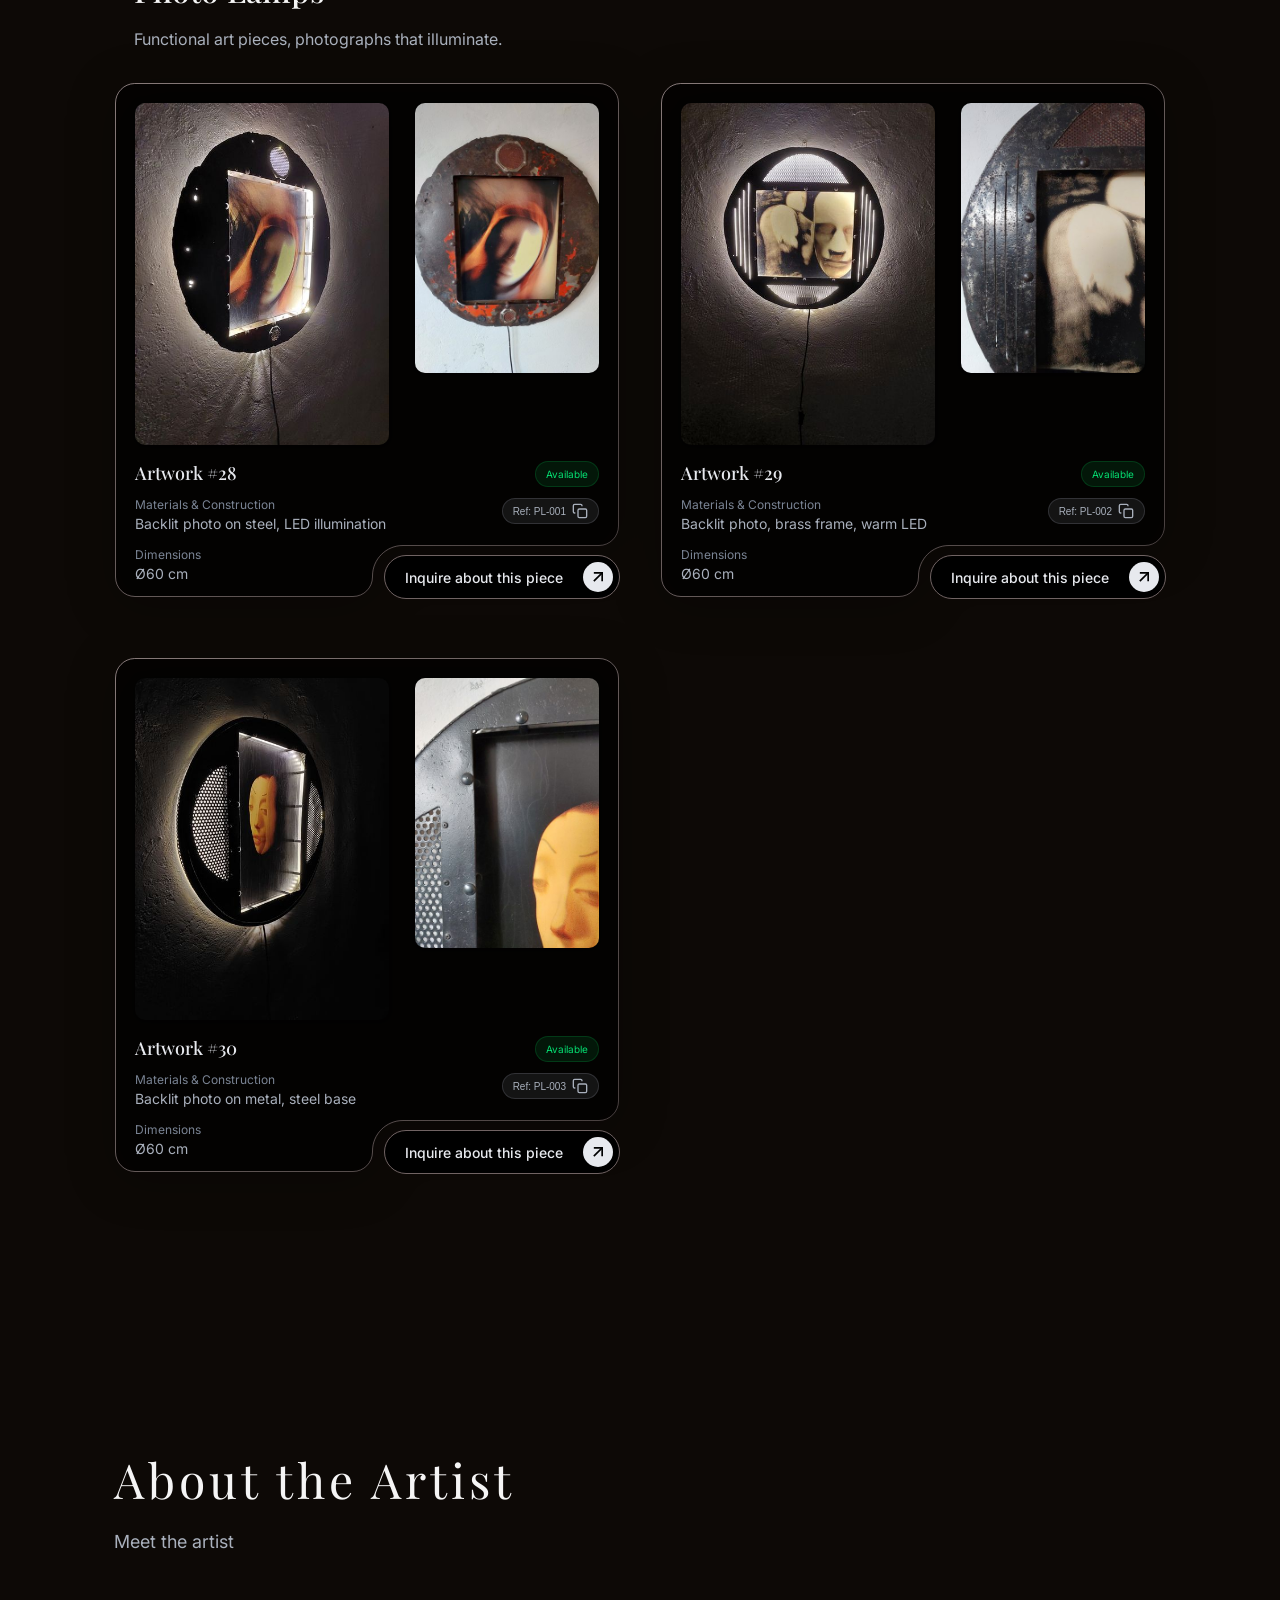
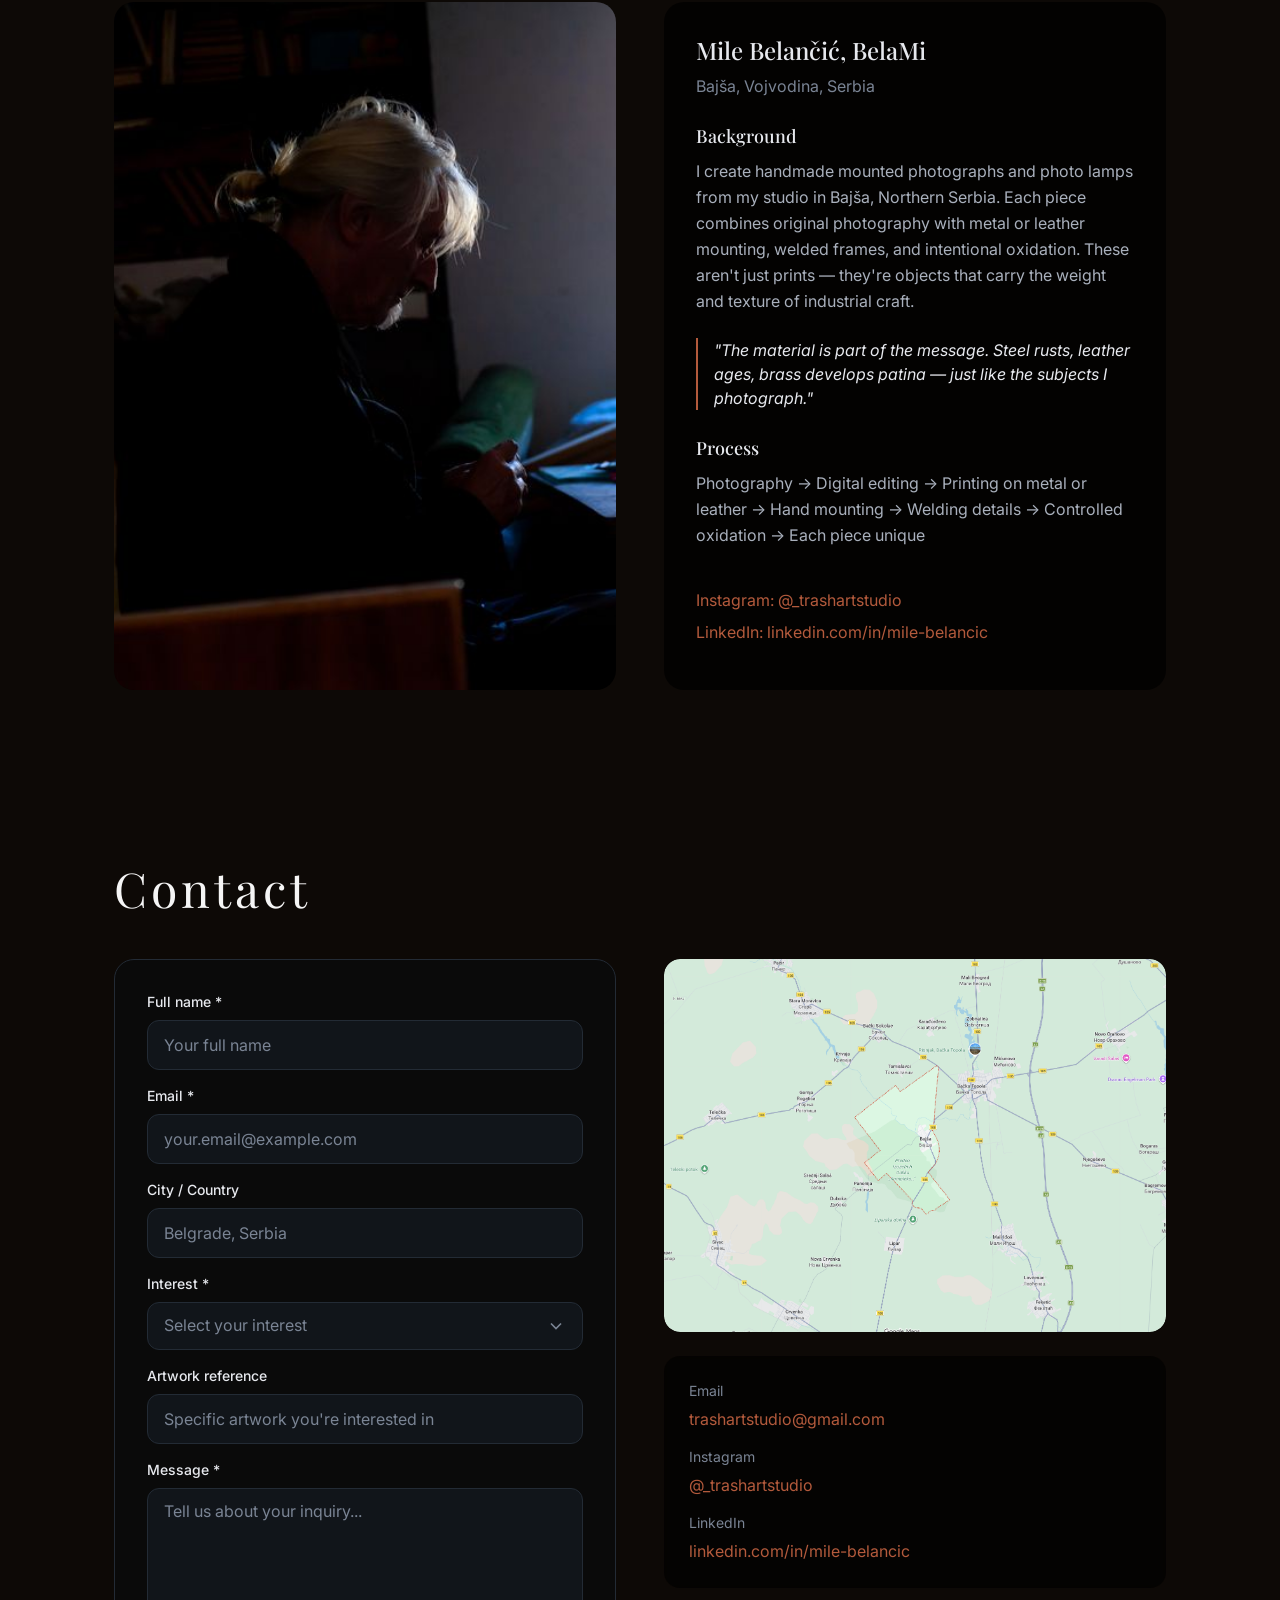
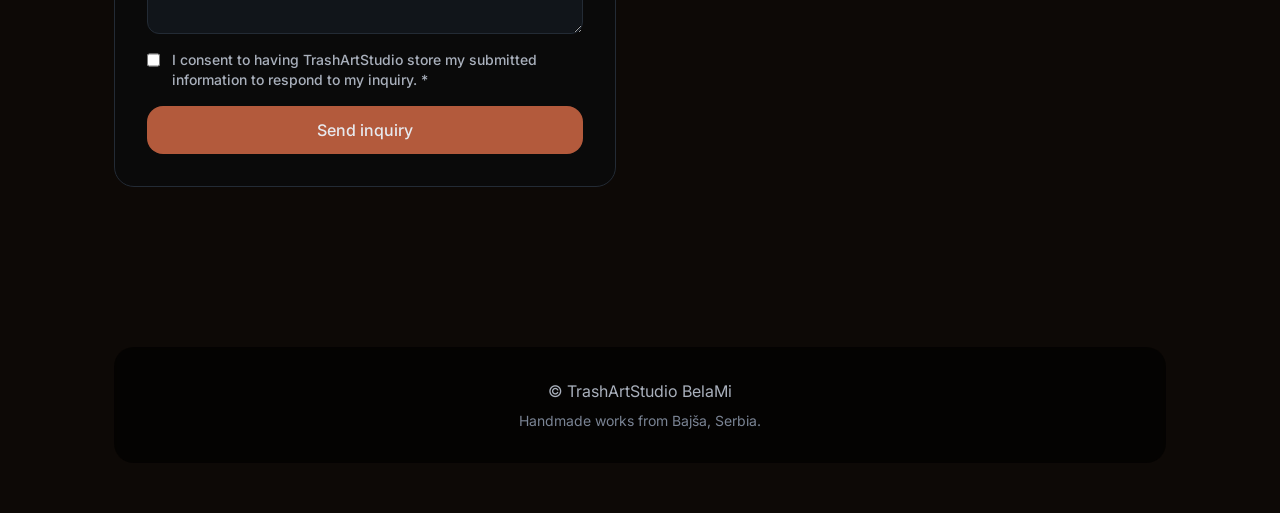
==== commit 053b6bd2: "fix steel" ====
--- a/index.html
+++ b/index.html
@@ -325,7 +325,7 @@
           items: [
             { title: 'Artwork #28', materials: 'Backlit photo on steel, LED illumination', dimensions: '\u00D860 cm', images: ['1_1.jpg', '1_2.jpg', '1_3.jpg', '1_4.jpg'] },
             { title: 'Artwork #29', materials: 'Backlit photo, brass frame, warm LED', dimensions: '\u00D860 cm', images: ['2_1.jpg', '2_2.jpg', '2_3.jpg', '2_4.jpg'] },
-            { title: 'Artwork #30', materials: 'Backlit photo on leather, steel base', dimensions: '\u00D860 cm', images: ['3_1.jpg', '3_2.jpg', '3_3.jpg', '3_4.jpg'] }
+            { title: 'Artwork #30', materials: 'Backlit photo on metal, steel base', dimensions: '\u00D860 cm', images: ['3_1.jpg', '3_2.jpg', '3_3.jpg', '3_4.jpg'] }
           ]
         }
       };
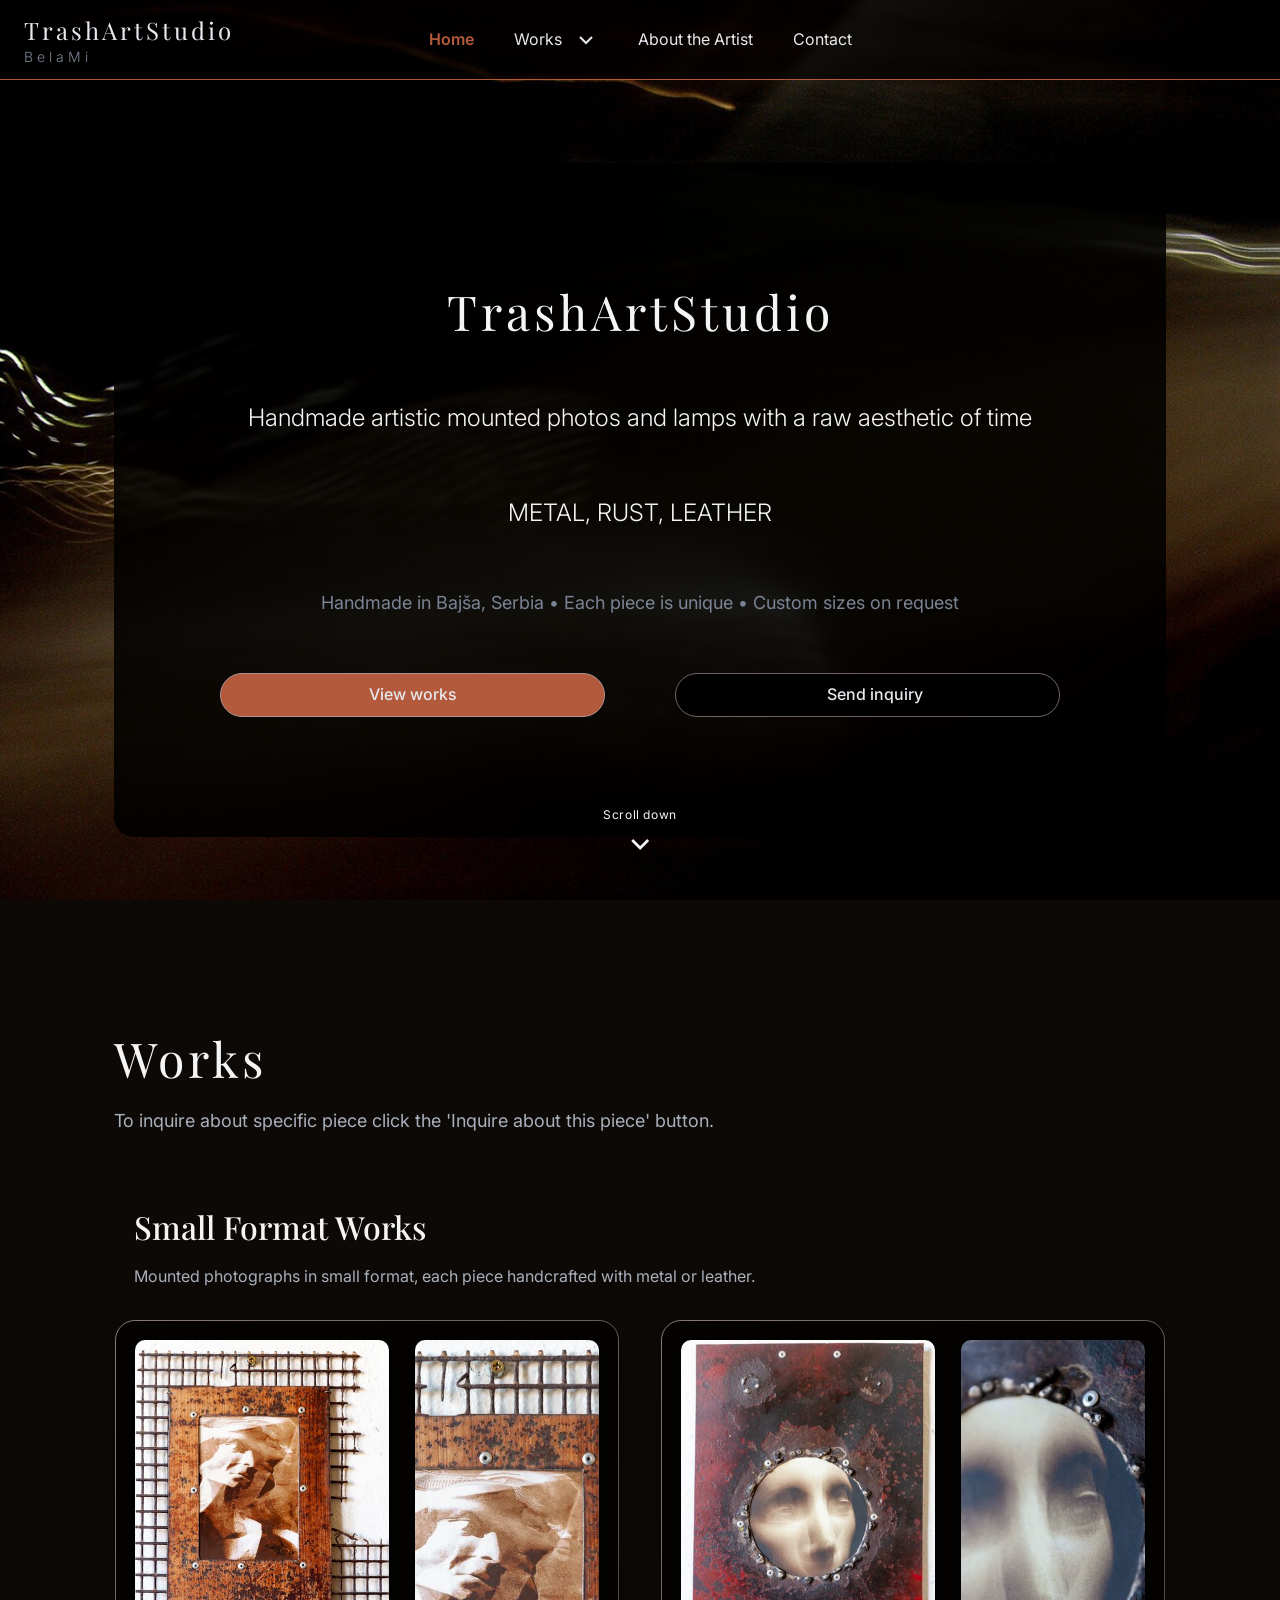
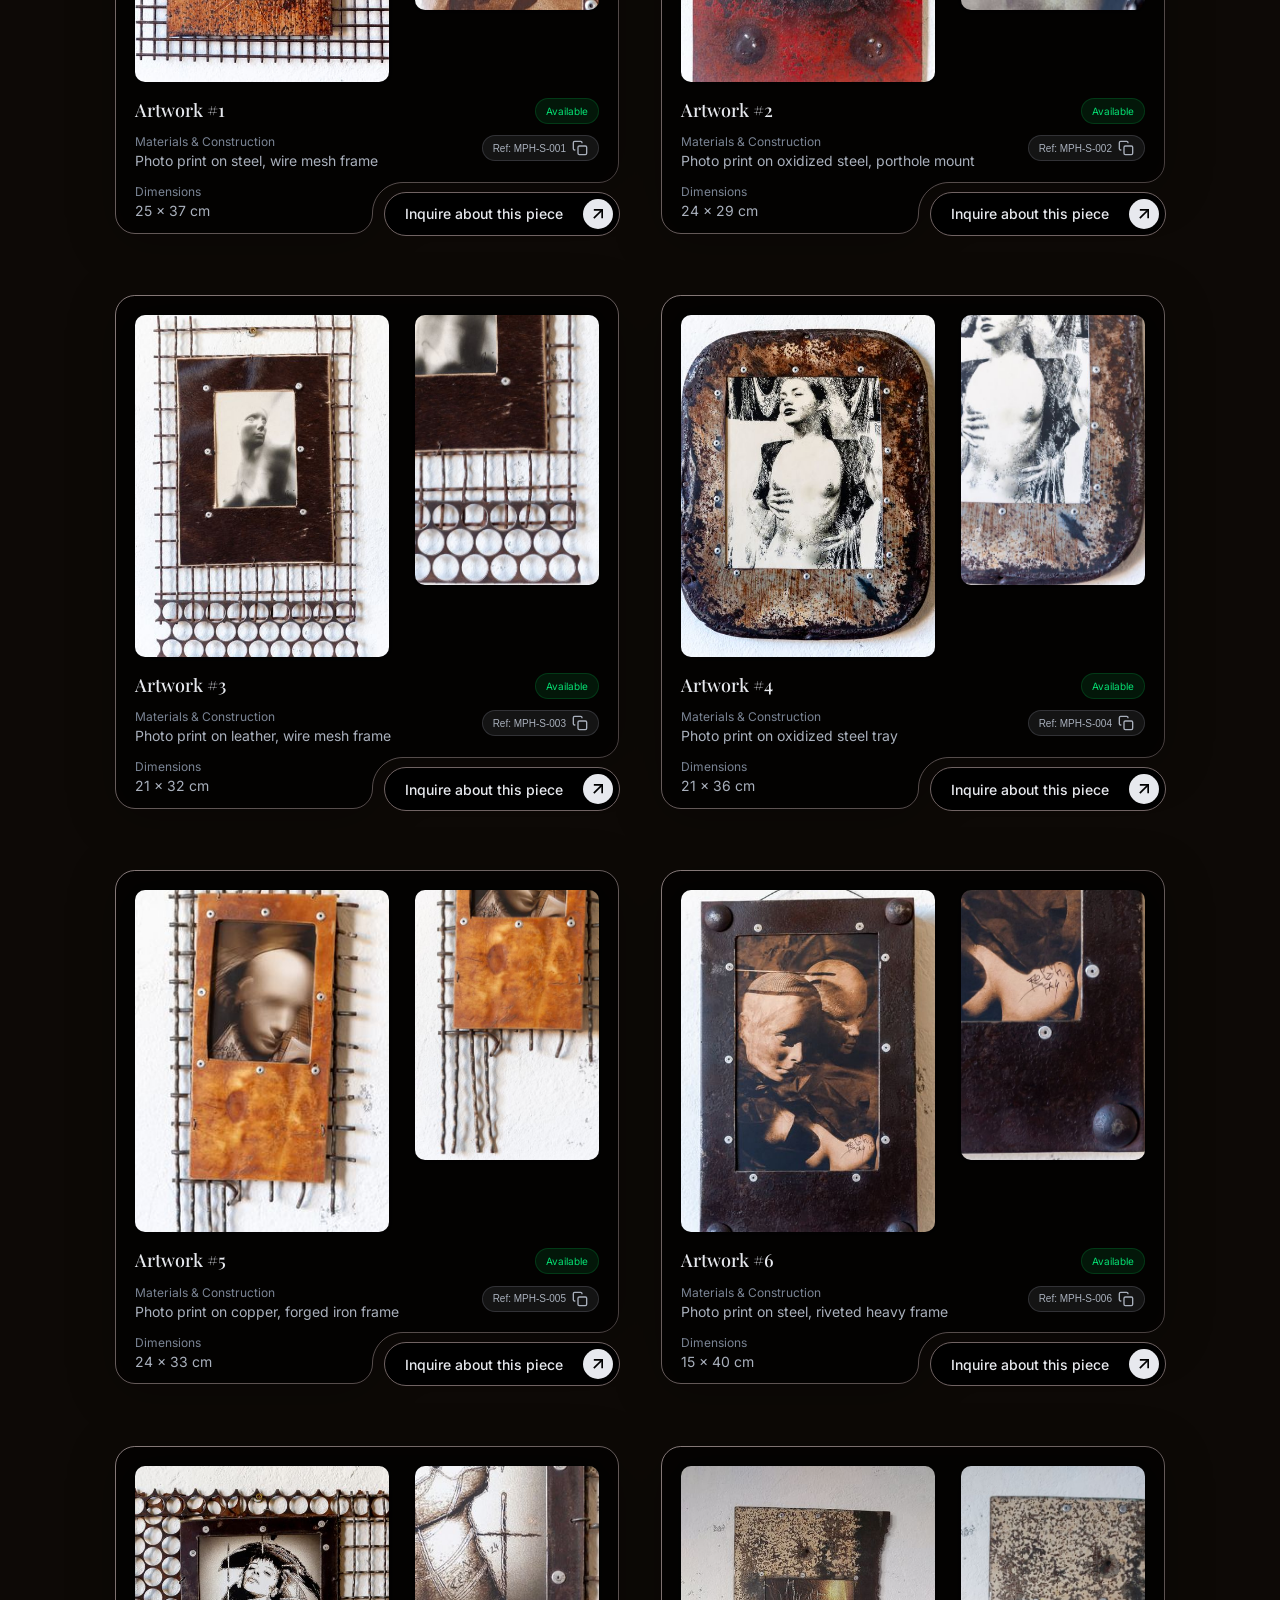
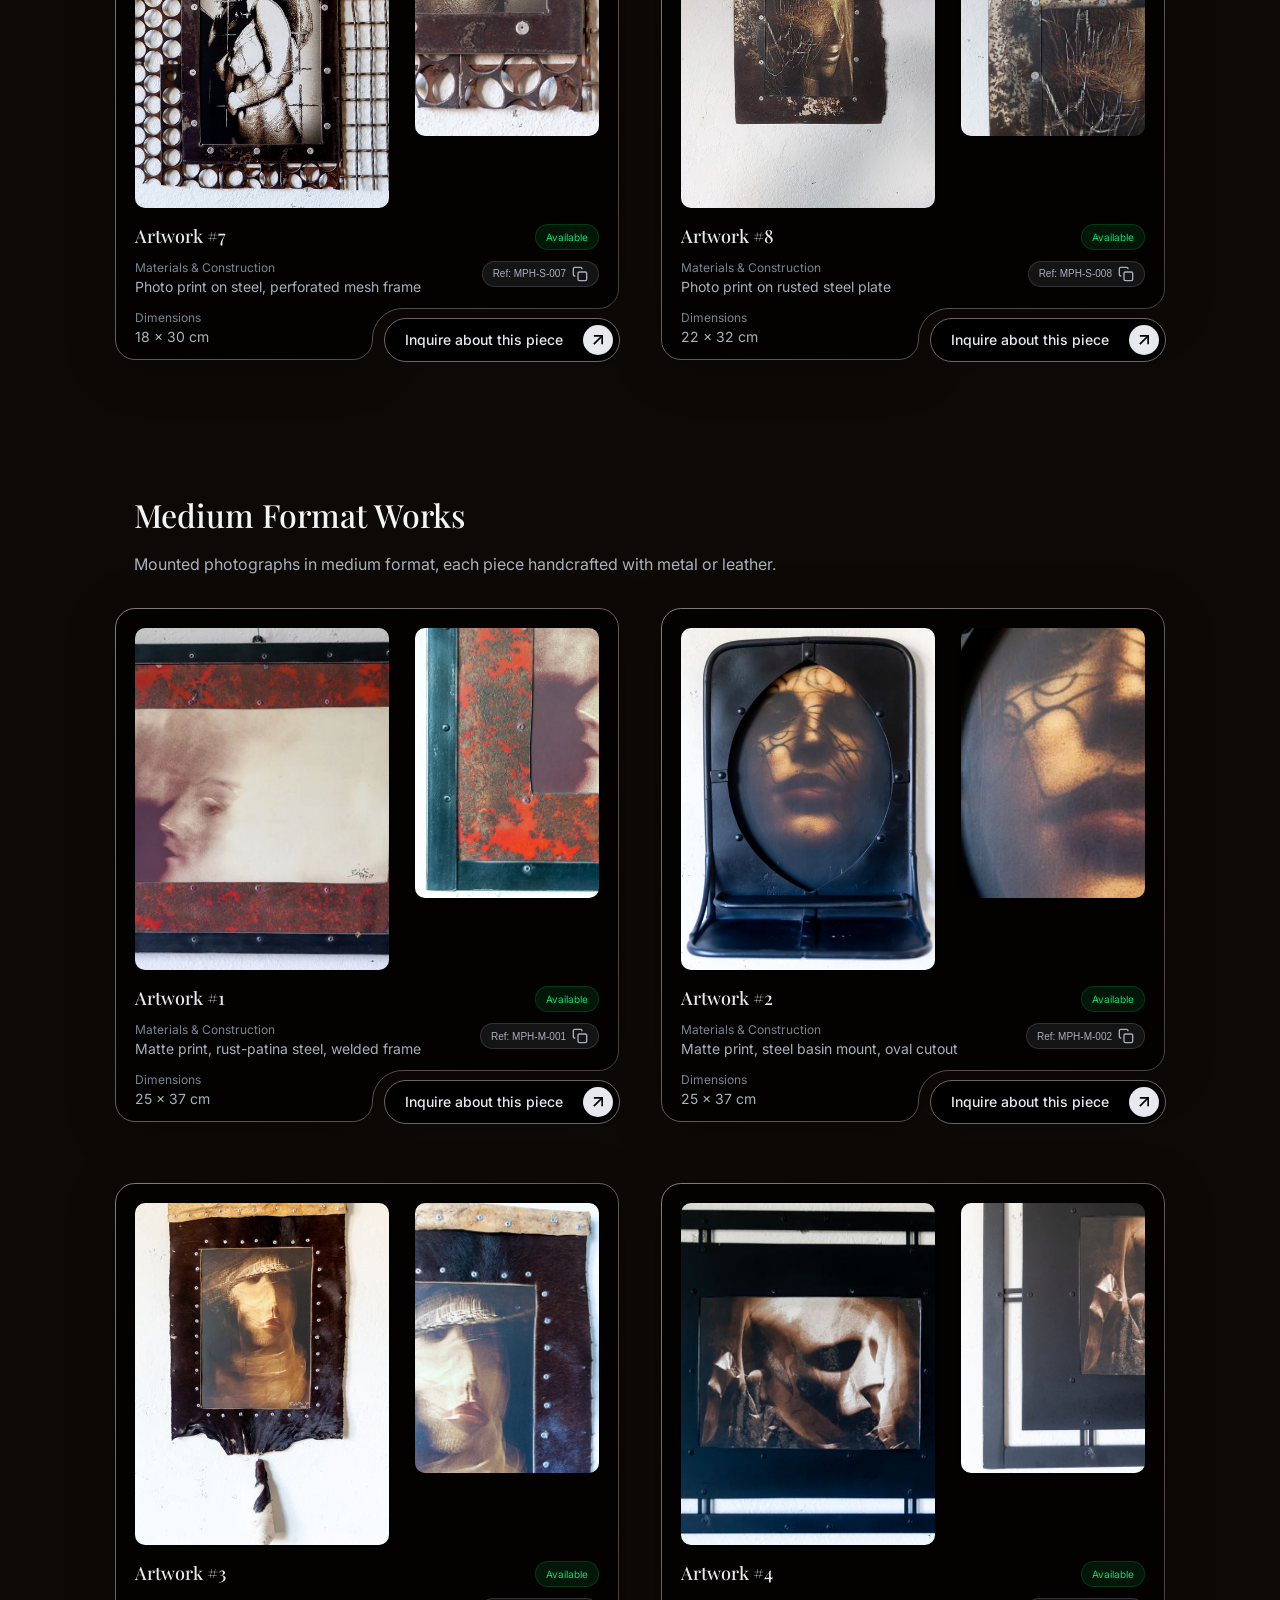
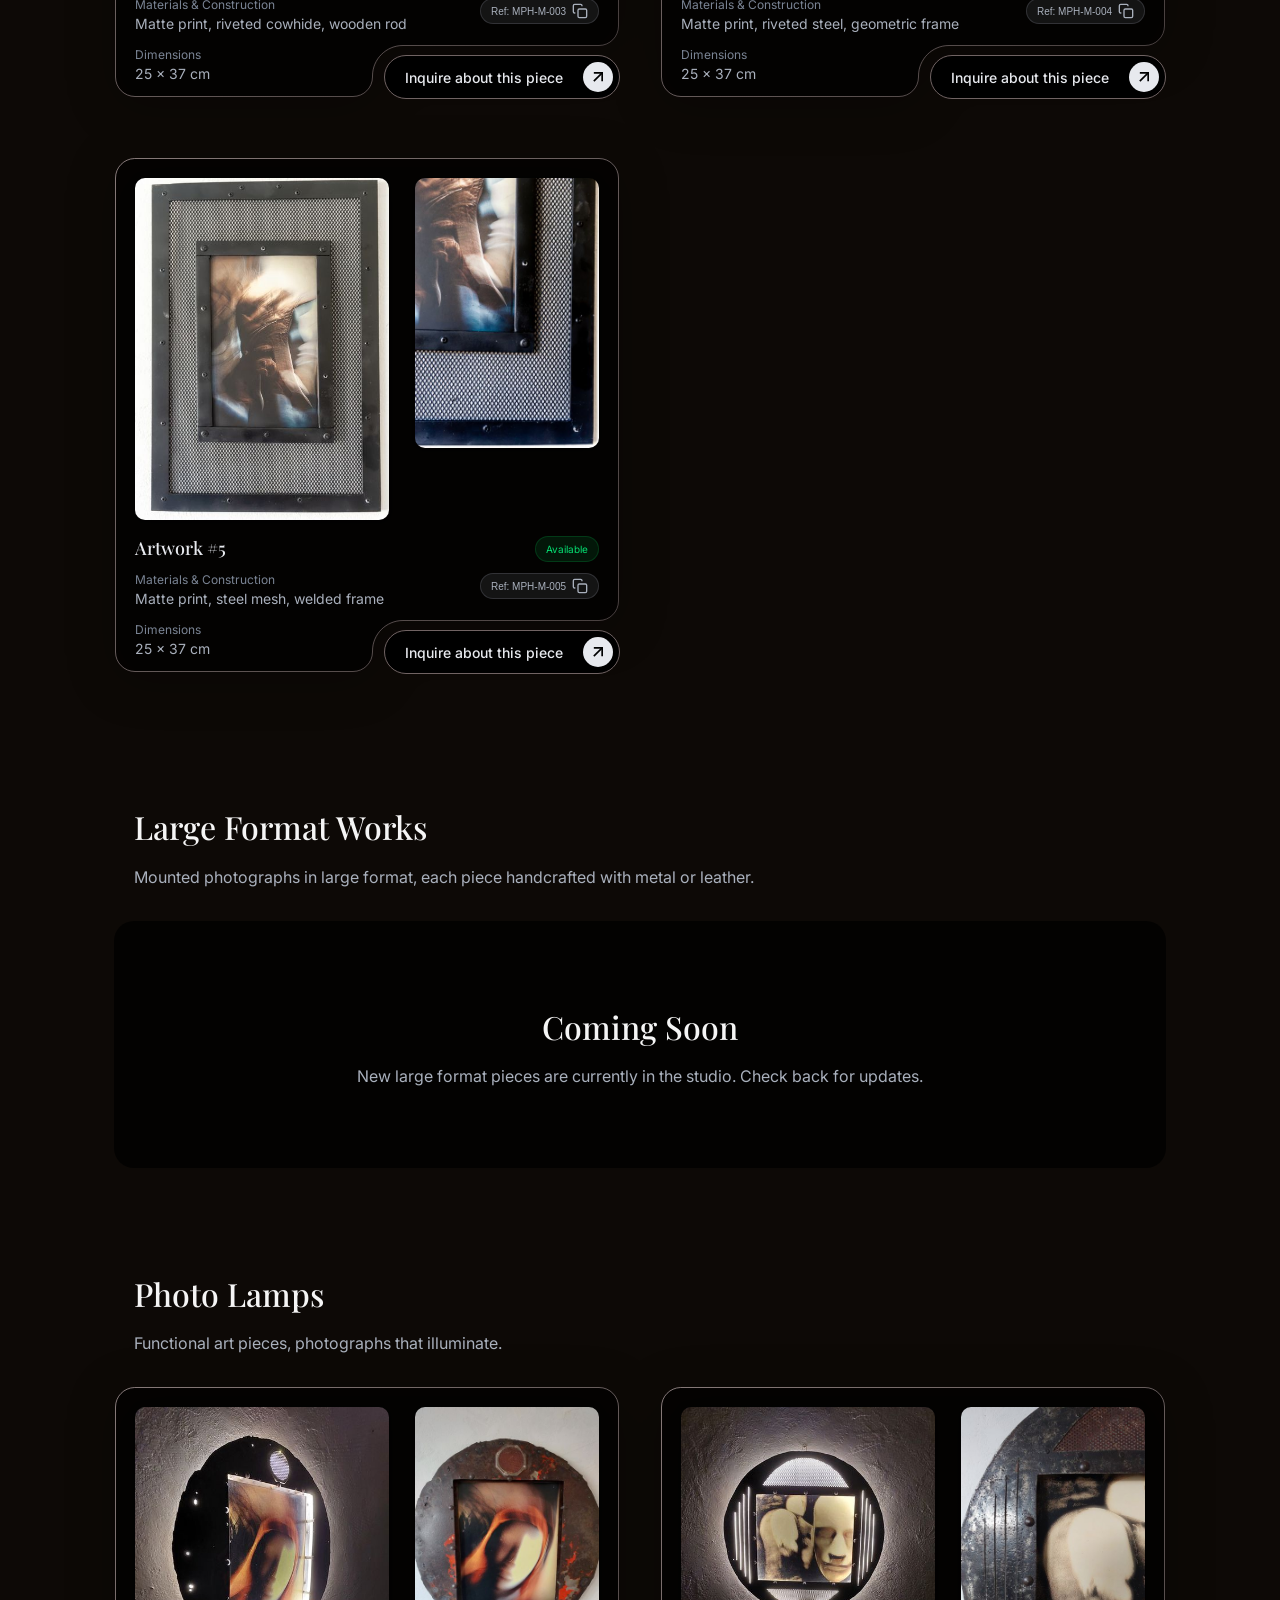
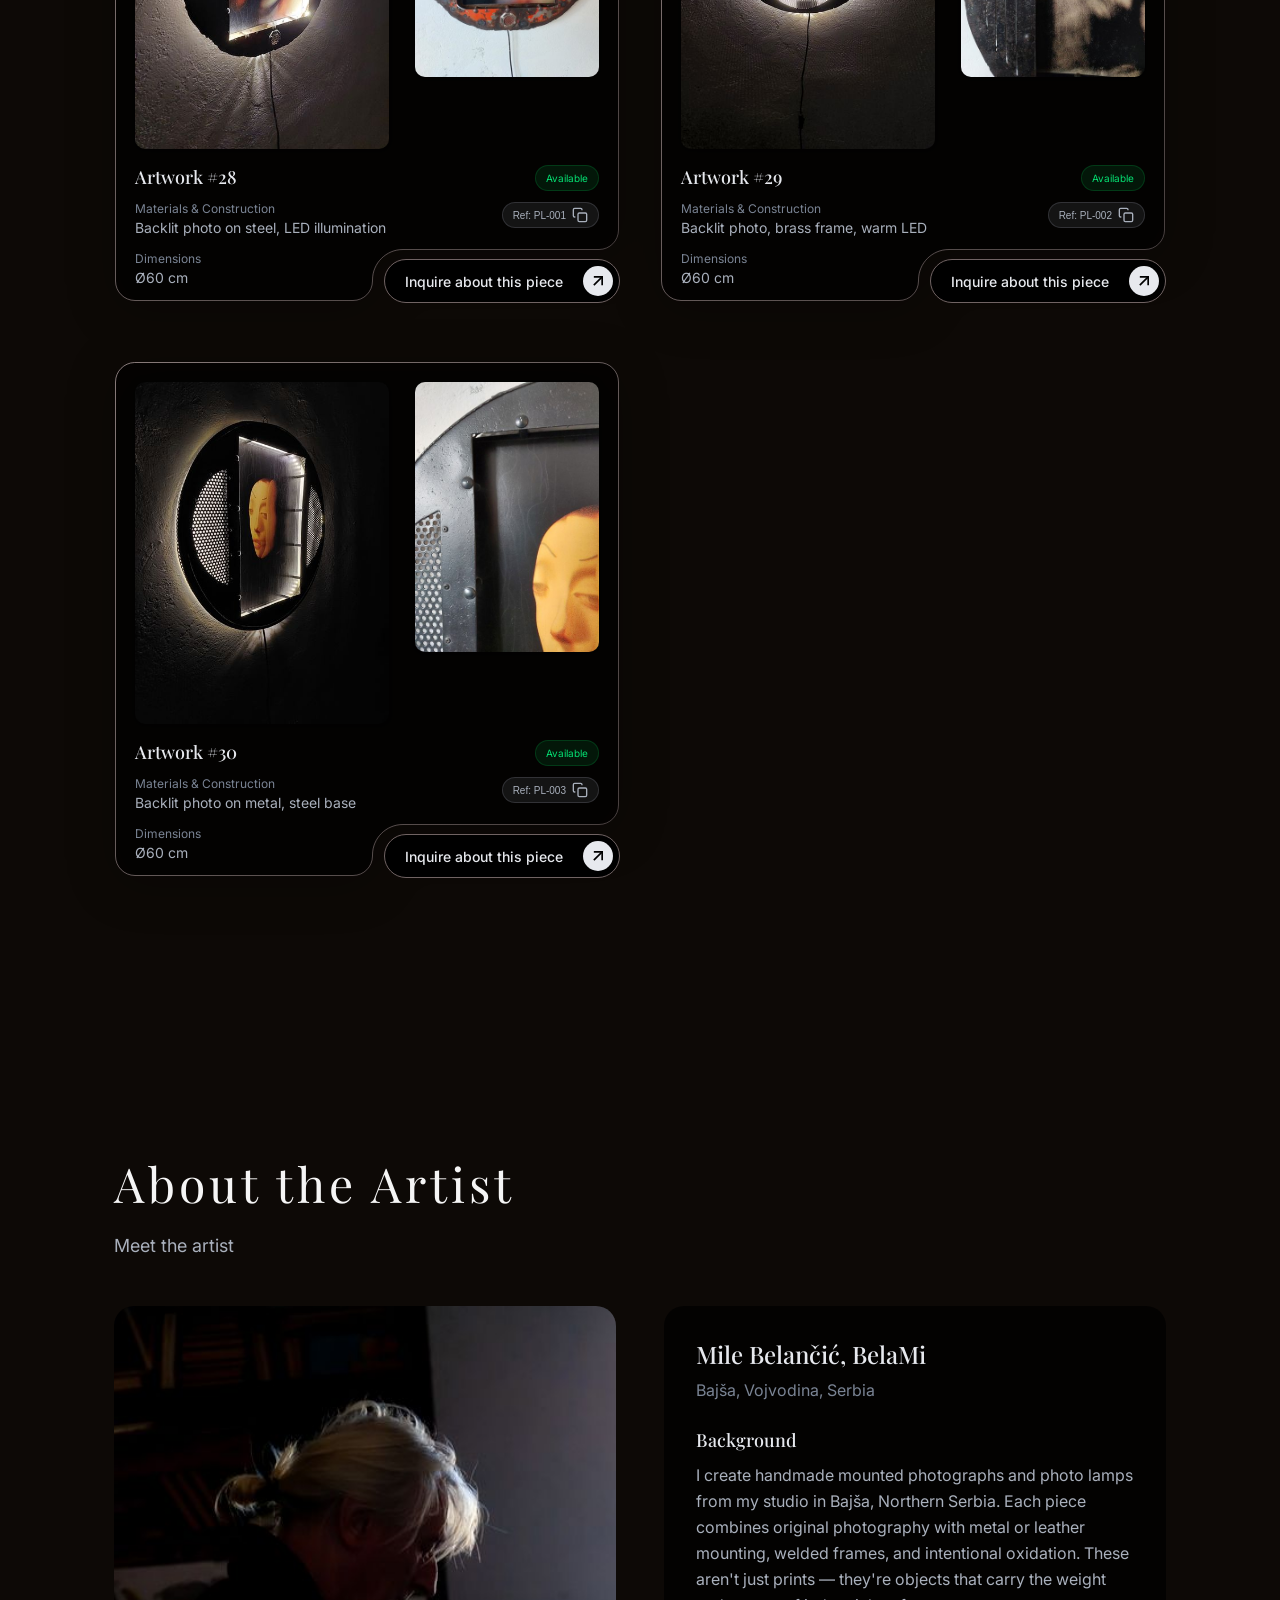
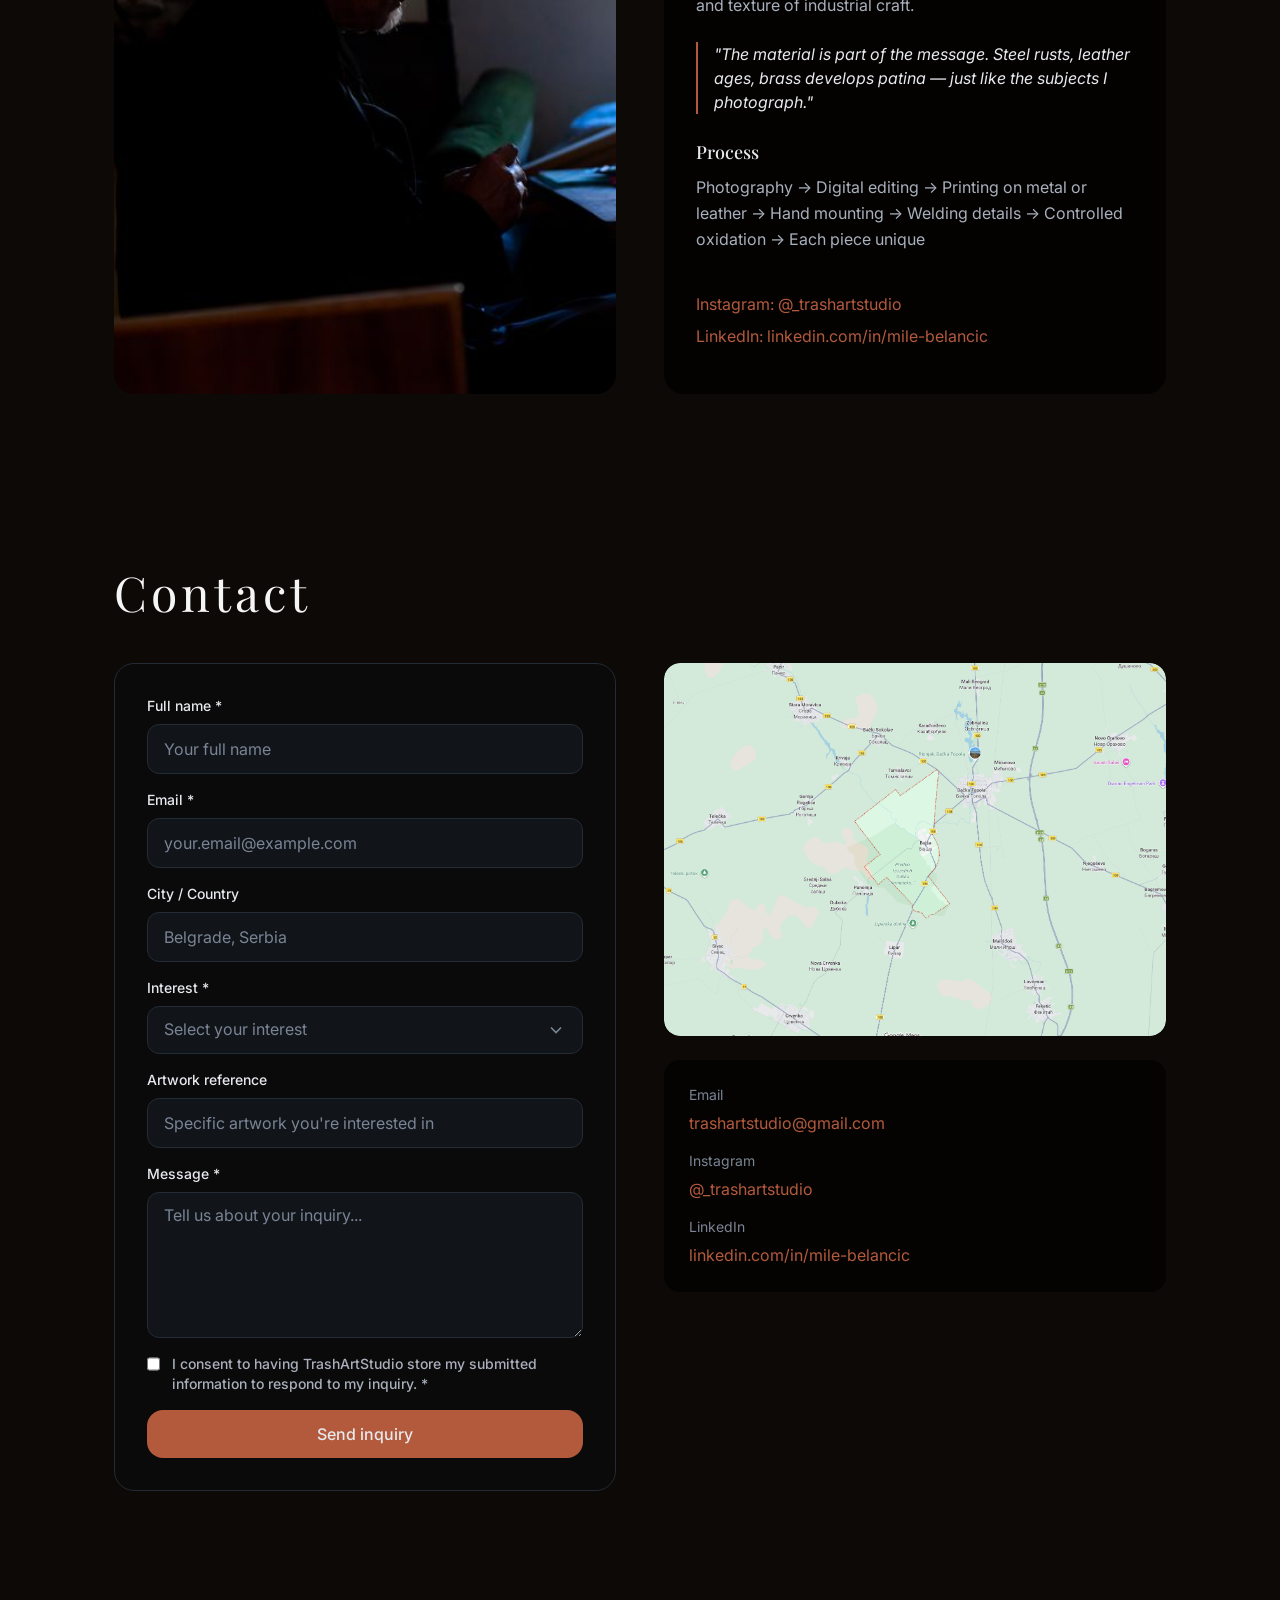
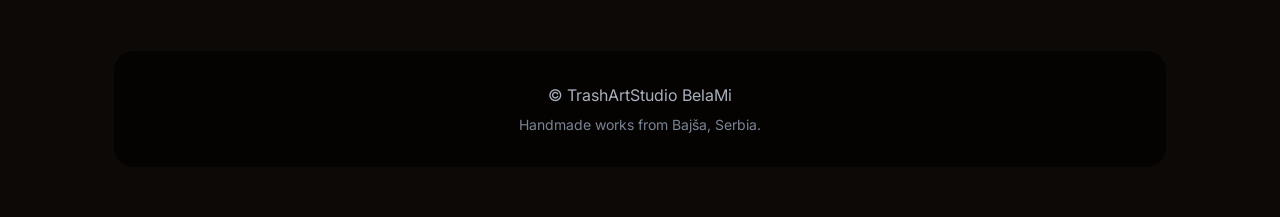
==== commit 768d8258: "da" ====
--- a/index.html
+++ b/index.html
@@ -110,7 +110,10 @@
             <h3 class="category-title">Large Format Works</h3>
             <p class="category-description">Mounted photographs in large format, each piece handcrafted with metal or leather.</p>
           </div>
-          <div class="works-grid"></div>
+          <div class="coming-soon">
+            <p class="coming-soon-text">Coming Soon</p>
+            <p class="coming-soon-sub">New large format pieces are currently in the studio. Check back for updates.</p>
+          </div>
         </div>
 
         <!-- Photo Lamps -->
@@ -389,7 +392,7 @@
         const grids = {
           'small-format': artworkData.small,
           'medium-format': artworkData.medium,
-          'large-format': artworkData.large,
+          // 'large-format': artworkData.large, // Coming Soon
           'photo-lamps': artworkData.lamps
         };
 
--- a/styles.css
+++ b/styles.css
@@ -207,7 +207,7 @@
   display: none;
   flex-direction: column;
   justify-content: center;
-  gap: 5px;
+  gap: 6px;
   background: none;
   border: none;
   cursor: pointer;
@@ -226,7 +226,7 @@
 }
 
 .burger-menu.active .burger-line:nth-child(1) {
-  transform: translateY(7px) rotate(45deg);
+  transform: translateY(8px) rotate(45deg);
 }
 
 .burger-menu.active .burger-line:nth-child(2) {
@@ -234,12 +234,16 @@
 }
 
 .burger-menu.active .burger-line:nth-child(3) {
-  transform: translateY(-7px) rotate(-45deg);
+  transform: translateY(-8px) rotate(-45deg);
 }
 
 /* Body scroll lock when mobile menu open */
 body.menu-open {
   overflow: hidden;
+}
+
+body.menu-open .top-nav {
+  background: rgba(0, 0, 0, 0.92);
 }
 
 /* ========================================
@@ -256,7 +260,7 @@
    ======================================== */
 .hero {
   position: relative;
-  min-height: calc(100vh - 100px);
+  min-height: calc(100dvh - 100px);
   display: flex;
   flex-direction: column;
   align-items: center;
@@ -515,9 +519,9 @@
 }
 
 .category-header.active {
-  background: rgba(30, 30, 30, 0.4);
-  backdrop-filter: blur(8px);
-  -webkit-backdrop-filter: blur(8px);
+  background: var(--color-bg-card);
+  backdrop-filter: blur(2px);
+  -webkit-backdrop-filter: blur(2px);
   margin-left: calc(-50vw + 50%);
   margin-right: calc(-50vw + 50%);
   padding-left: calc(50vw - 50% + 20px);
@@ -550,6 +554,34 @@
   grid-template-columns: repeat(2, 504px);
   gap: 32px 42px; /* row-gap column-gap */
   justify-content: center;
+}
+
+/* Coming Soon Placeholder */
+.coming-soon {
+  display: flex;
+  flex-direction: column;
+  align-items: center;
+  justify-content: center;
+  padding: 80px 32px;
+  background: rgba(0, 0, 0, 0.75);
+  border-radius: var(--border-radius);
+  text-align: center;
+}
+
+.coming-soon-text {
+  font-family: var(--font-heading);
+  font-size: 32px;
+  font-weight: 500;
+  color: var(--color-text-bright);
+  margin-bottom: 12px;
+}
+
+.coming-soon-sub {
+  font-family: var(--font-body);
+  font-size: 16px;
+  font-weight: 400;
+  color: var(--color-text-medium);
+  line-height: 24px;
 }
 
 /* ========================================
@@ -1270,16 +1302,16 @@
 }
 
 .modal-close {
-  position: absolute;
-  top: 16px;
-  right: 16px;
+  display: block;
+  margin-left: auto;
+  margin-bottom: 8px;
   background: none;
   border: none;
   color: var(--color-text-dim);
   font-size: 28px;
   cursor: pointer;
   line-height: 1;
-  padding: 4px 8px;
+  padding: 0;
   transition: color 0.2s ease;
 }
 
@@ -1531,7 +1563,7 @@
   }
 
   .hero {
-    min-height: calc(100vh - 80px);
+    min-height: calc(100dvh - 80px);
   }
 
   .hero-content {
@@ -1562,11 +1594,19 @@
     padding: 16px;
   }
 
+  .category-description {
+    display: none;
+  }
+
   .category-header.active {
     padding-left: calc(50vw - 50% + 16px);
     padding-right: calc(50vw - 50% + 16px);
   }
 
+  .category-header.active::after {
+    transform: scaleX(0);
+  }
+
   .section-title {
     font-size: 32px;
   }
@@ -1586,11 +1626,10 @@
 }
 
 @media (max-width: 540px) {
-  /* Center-align all card content on mobile */
   .artwork-card {
     min-height: auto;
     width: 100%;
-    text-align: center;
+    text-align: left;
     background: black;
     border: 1px solid #595253;
     border-radius: 28px;
@@ -1605,37 +1644,43 @@
     background: transparent;
     border: none;
     border-radius: 0;
-    padding-bottom: 20px;
+    padding: 24px;
+    padding-bottom: 0;
     min-height: auto;
   }
 
   .artwork-images {
     gap: 16px;
-    justify-content: center;
   }
 
   .artwork-info {
-    grid-template-columns: 1fr;
-    justify-items: center;
-  }
-
-  .badge-available,
+    grid-template-columns: 1fr auto;
+    gap: 16px;
+    justify-items: start;
+  }
+
+  .artwork-title {
+    grid-column: 1 / -1;
+    grid-row: 1;
+  }
+
+  .badge-available {
+    grid-column: 2;
+    grid-row: 3;
+    justify-self: end;
+    align-self: end;
+  }
+
   .badge-ref {
     grid-column: 1;
-    justify-self: center;
-  }
-
-  .badge-available {
     grid-row: 2;
-  }
-
-  .badge-ref {
+    justify-self: start;
+  }
+
+  .artwork-details {
+    grid-column: 1;
     grid-row: 3;
-  }
-
-  .artwork-details {
-    grid-row: 4;
-    align-items: center;
+    align-items: start;
   }
 
   /* Increase small text to 14px minimum */
@@ -1652,8 +1697,8 @@
     position: relative;
     left: auto;
     top: auto;
-    width: calc(100% - 40px);
-    margin: 16px 20px 20px;
+    width: calc(100% - 48px);
+    margin: 16px 24px 24px;
   }
 }
 
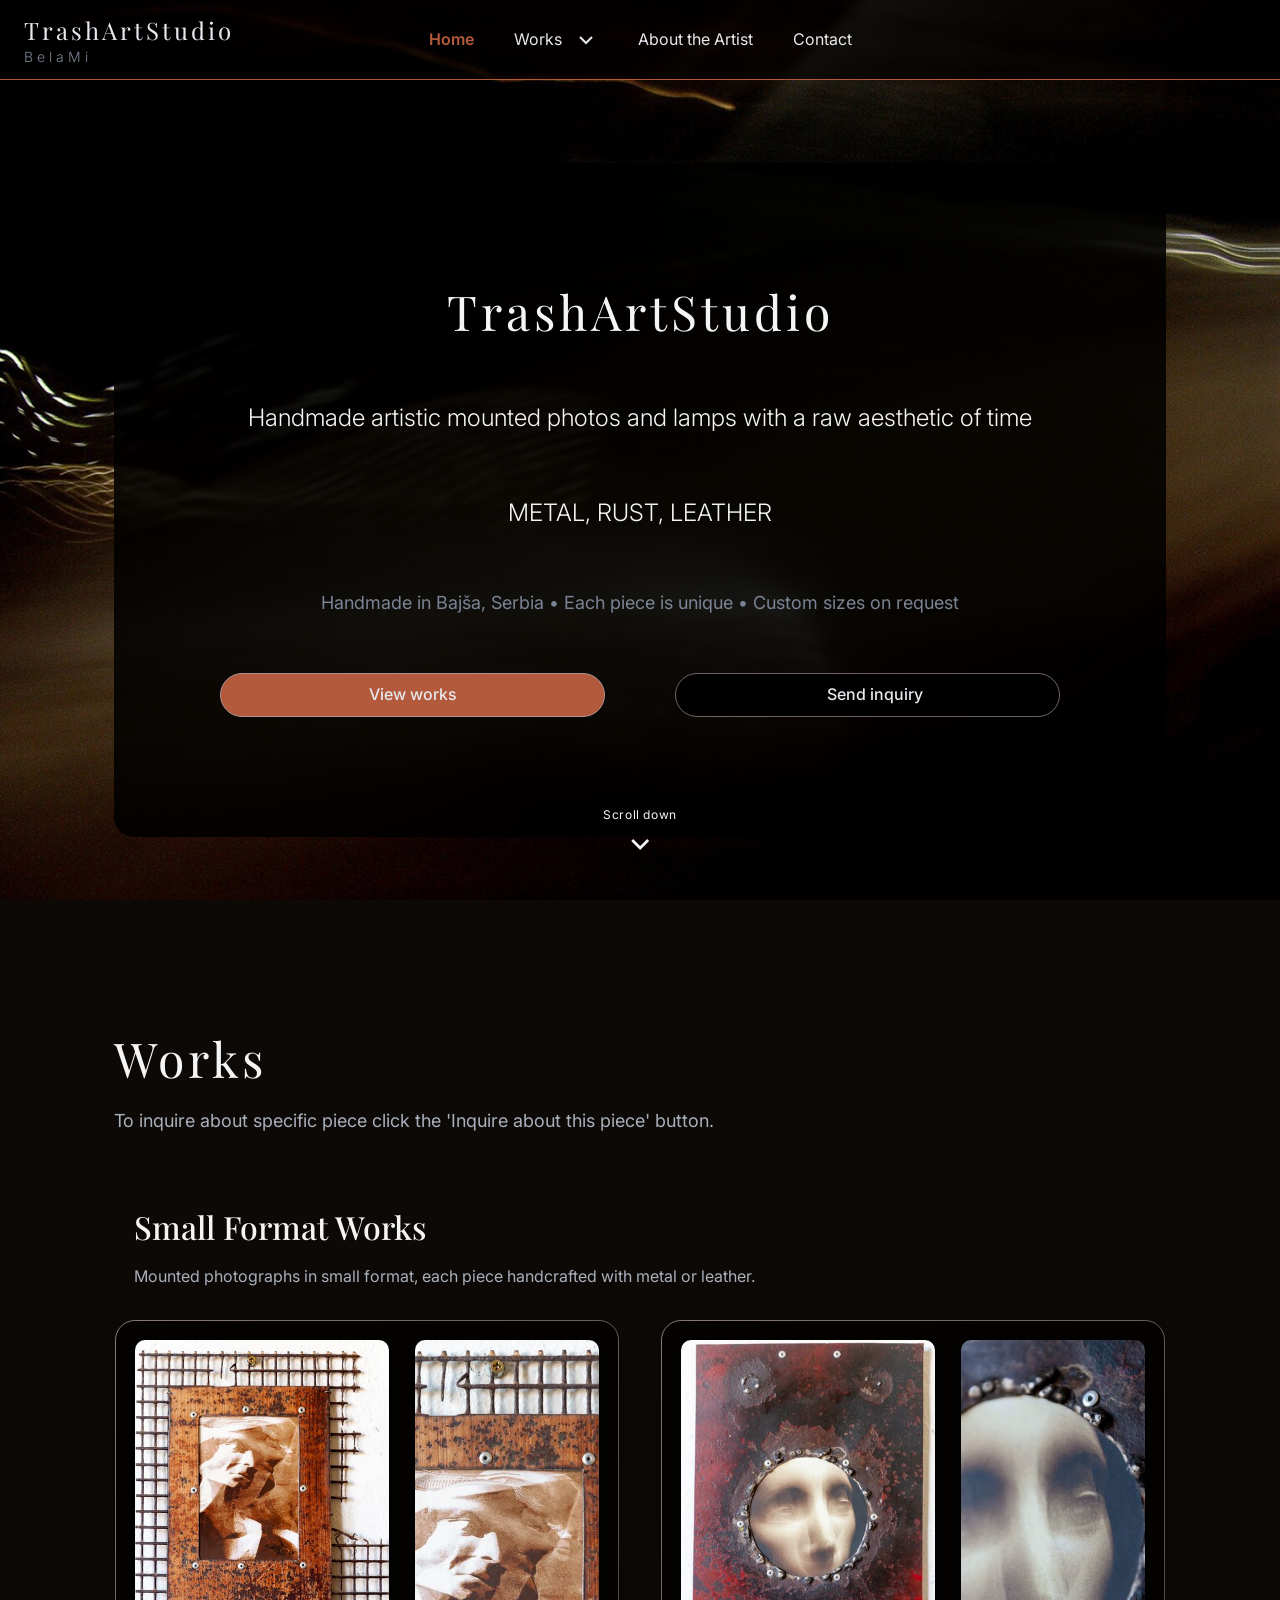
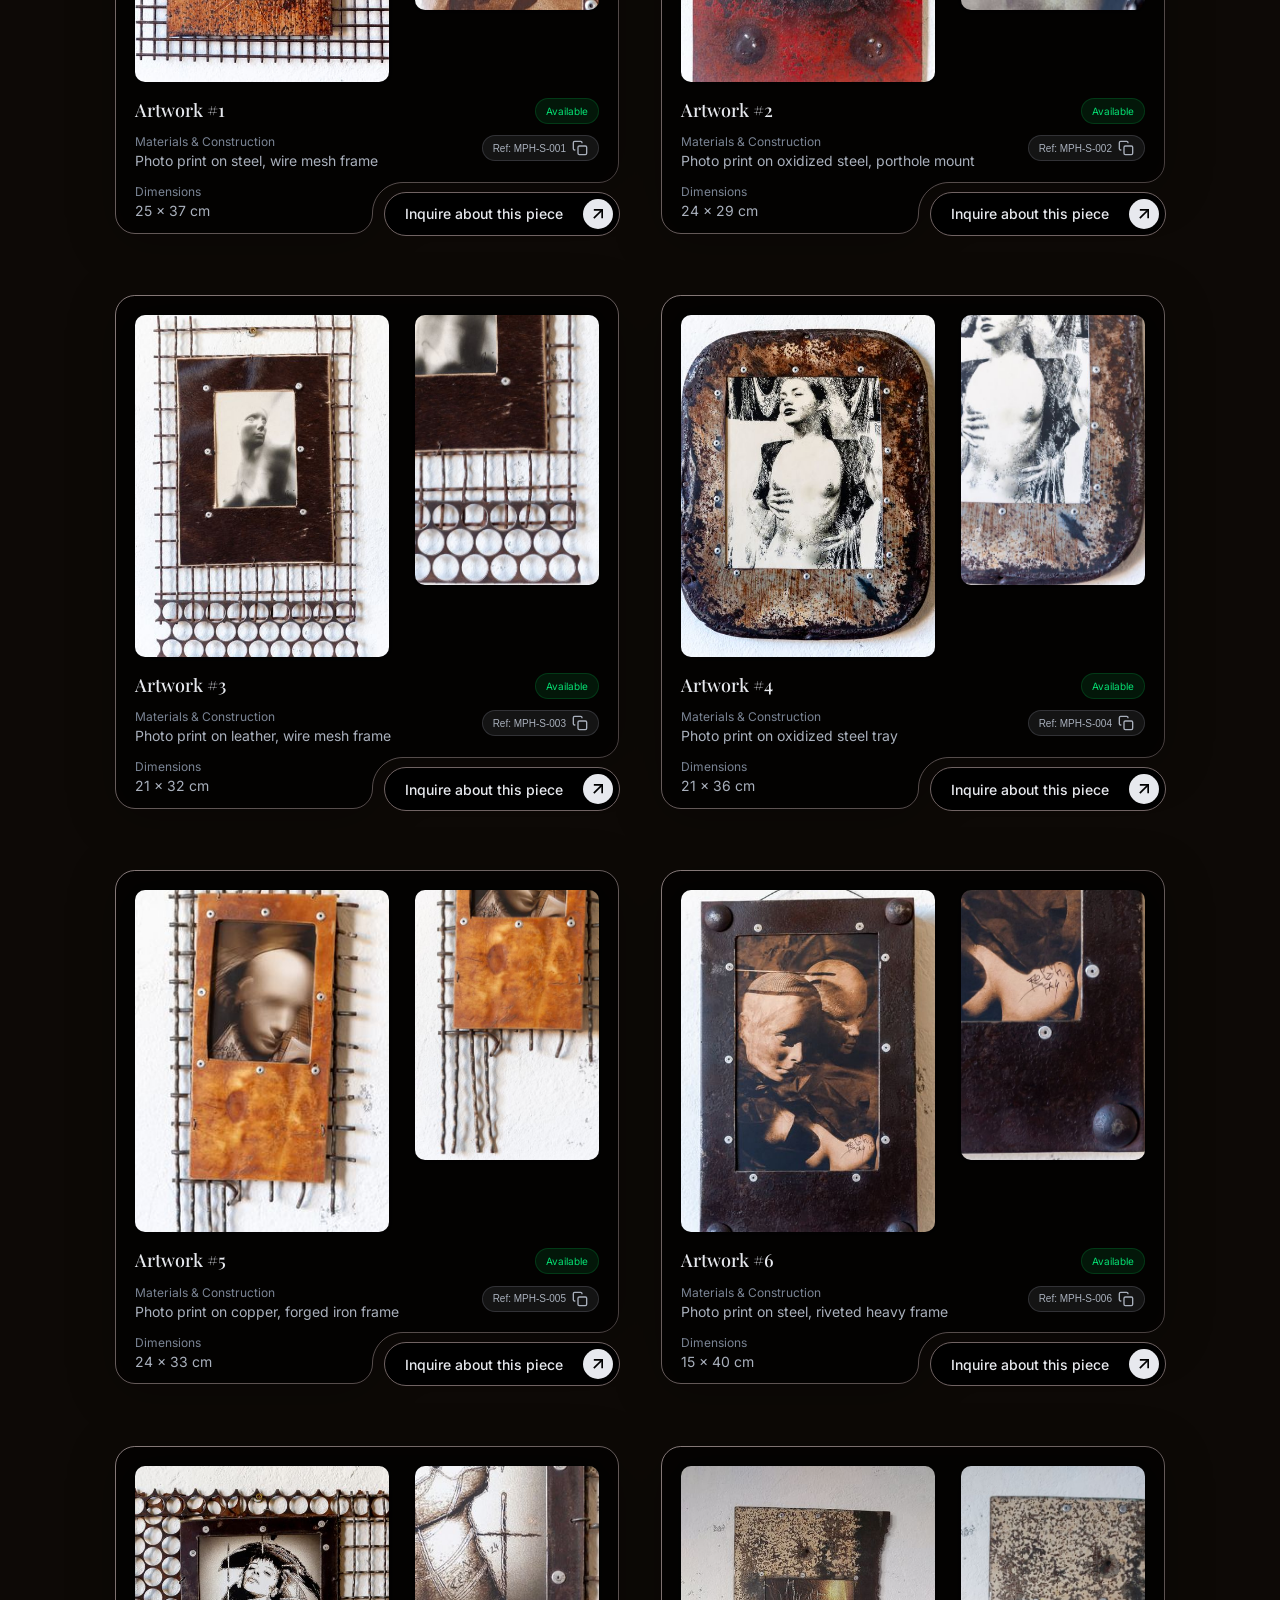
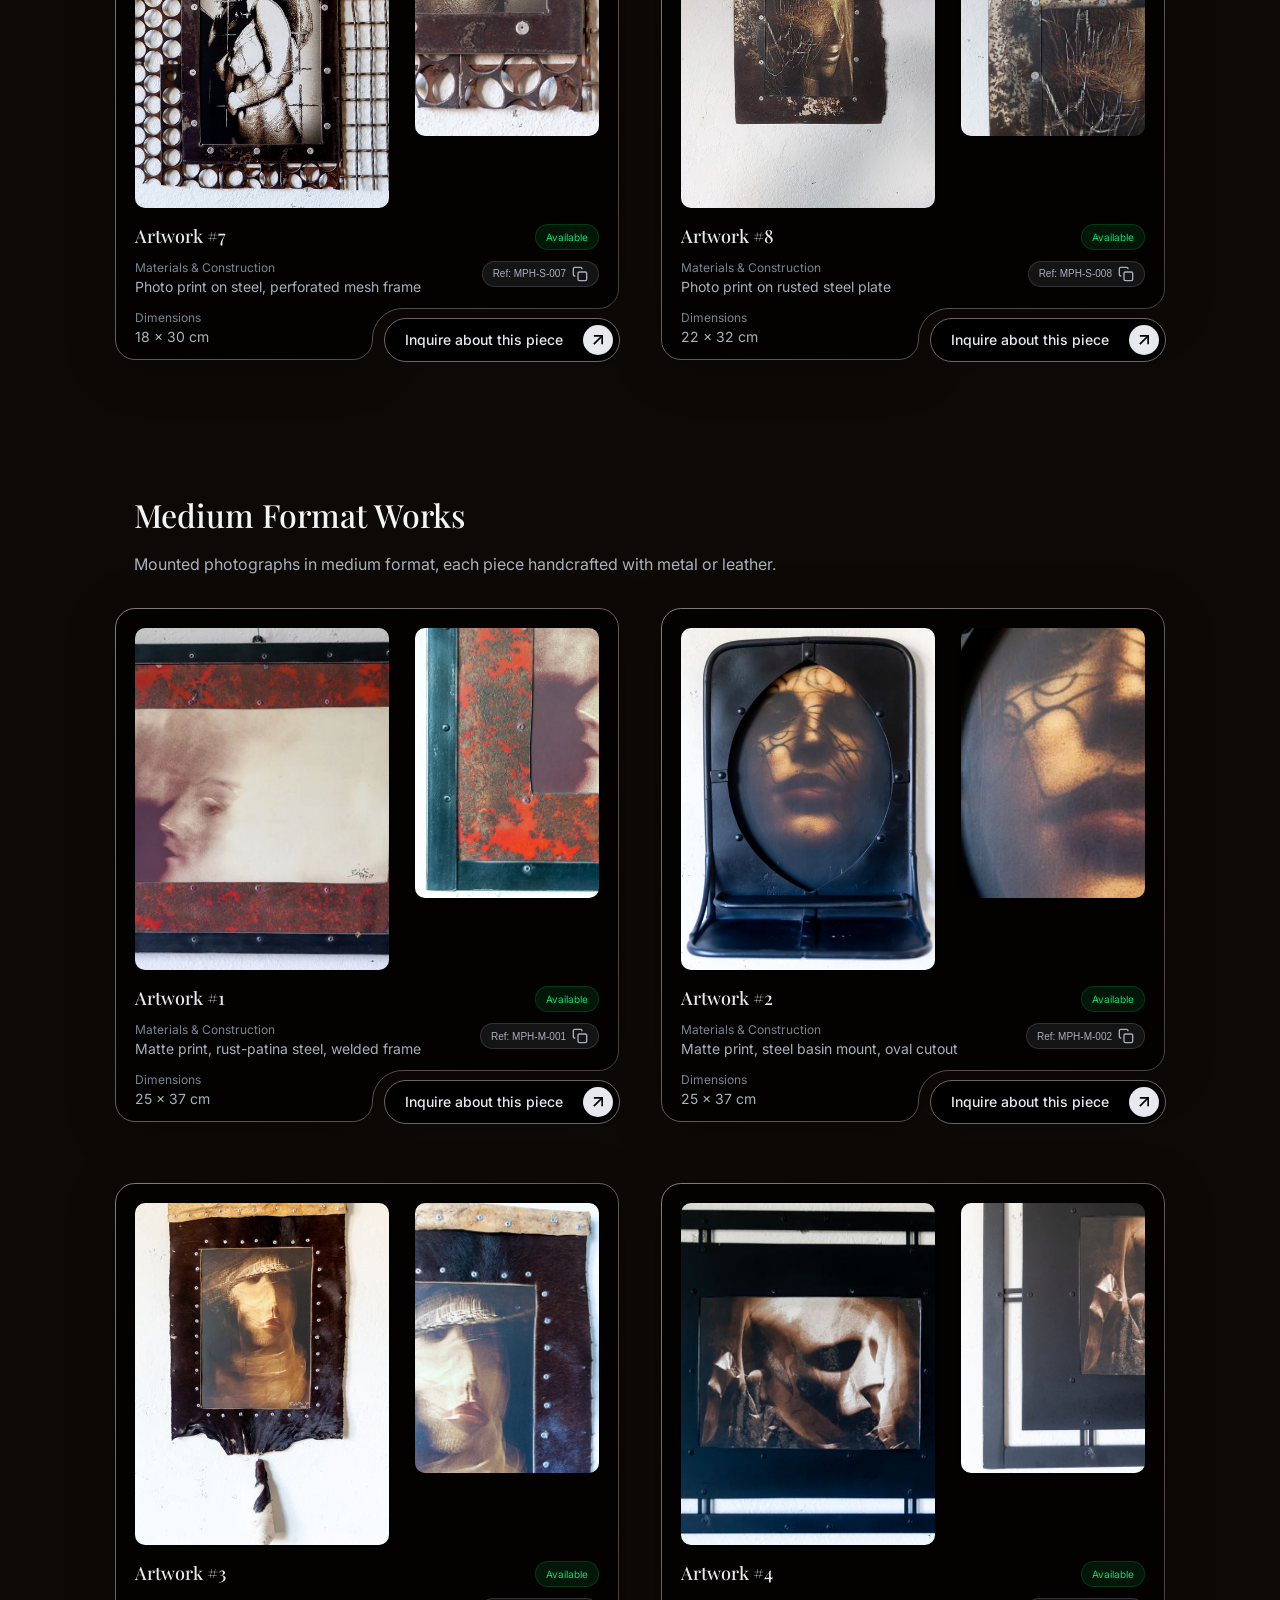
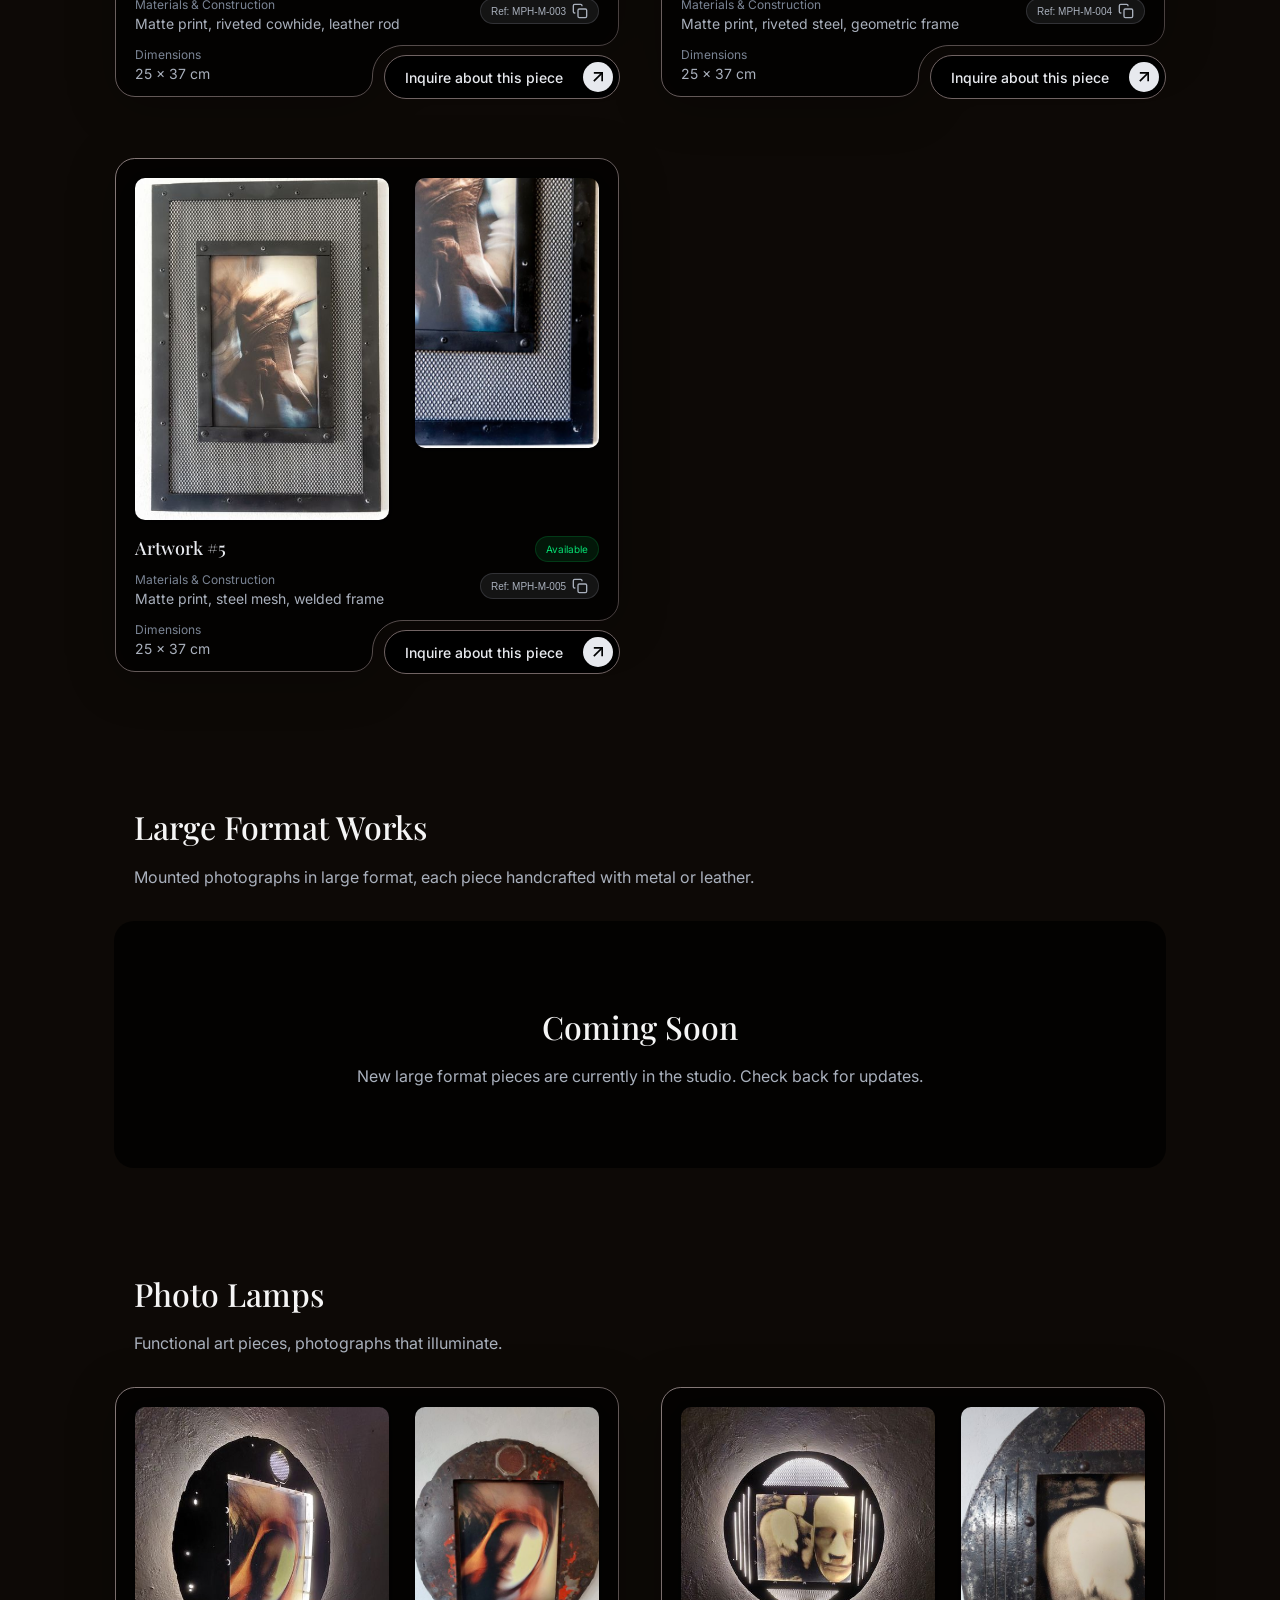
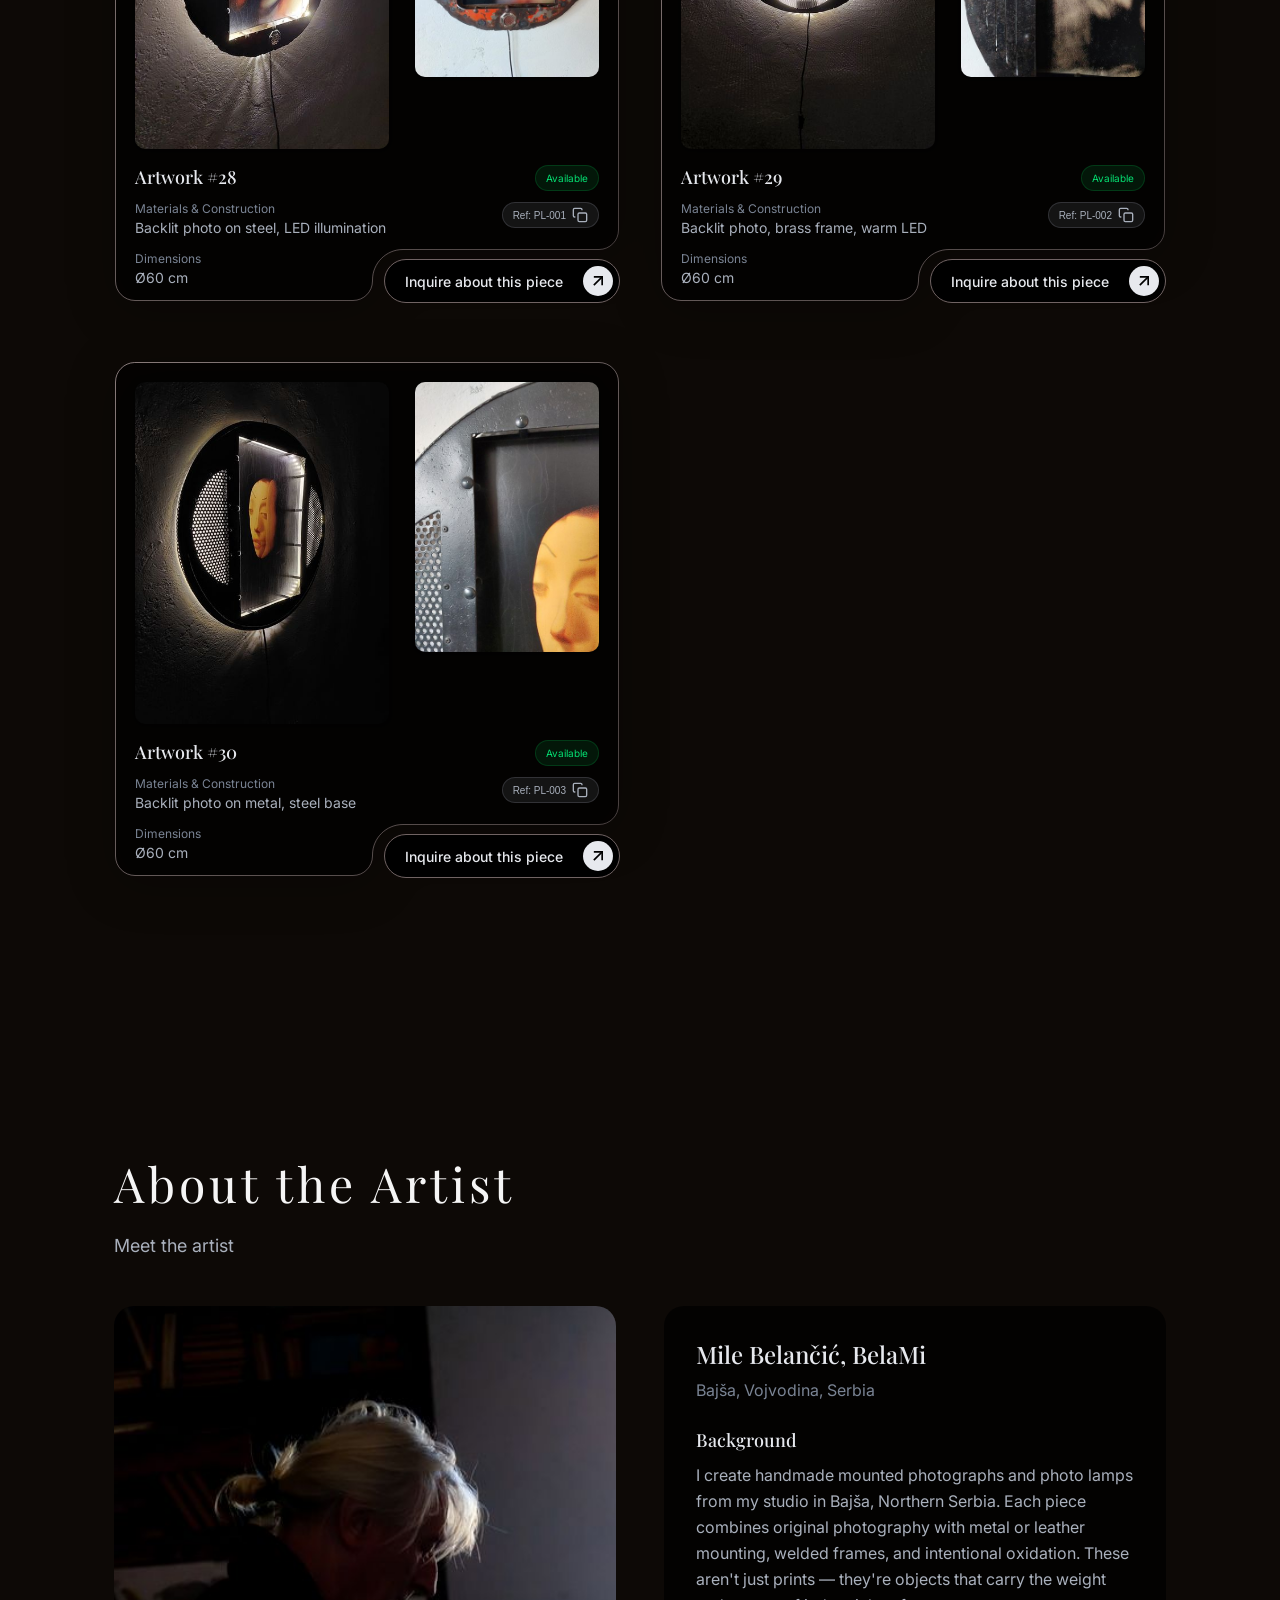
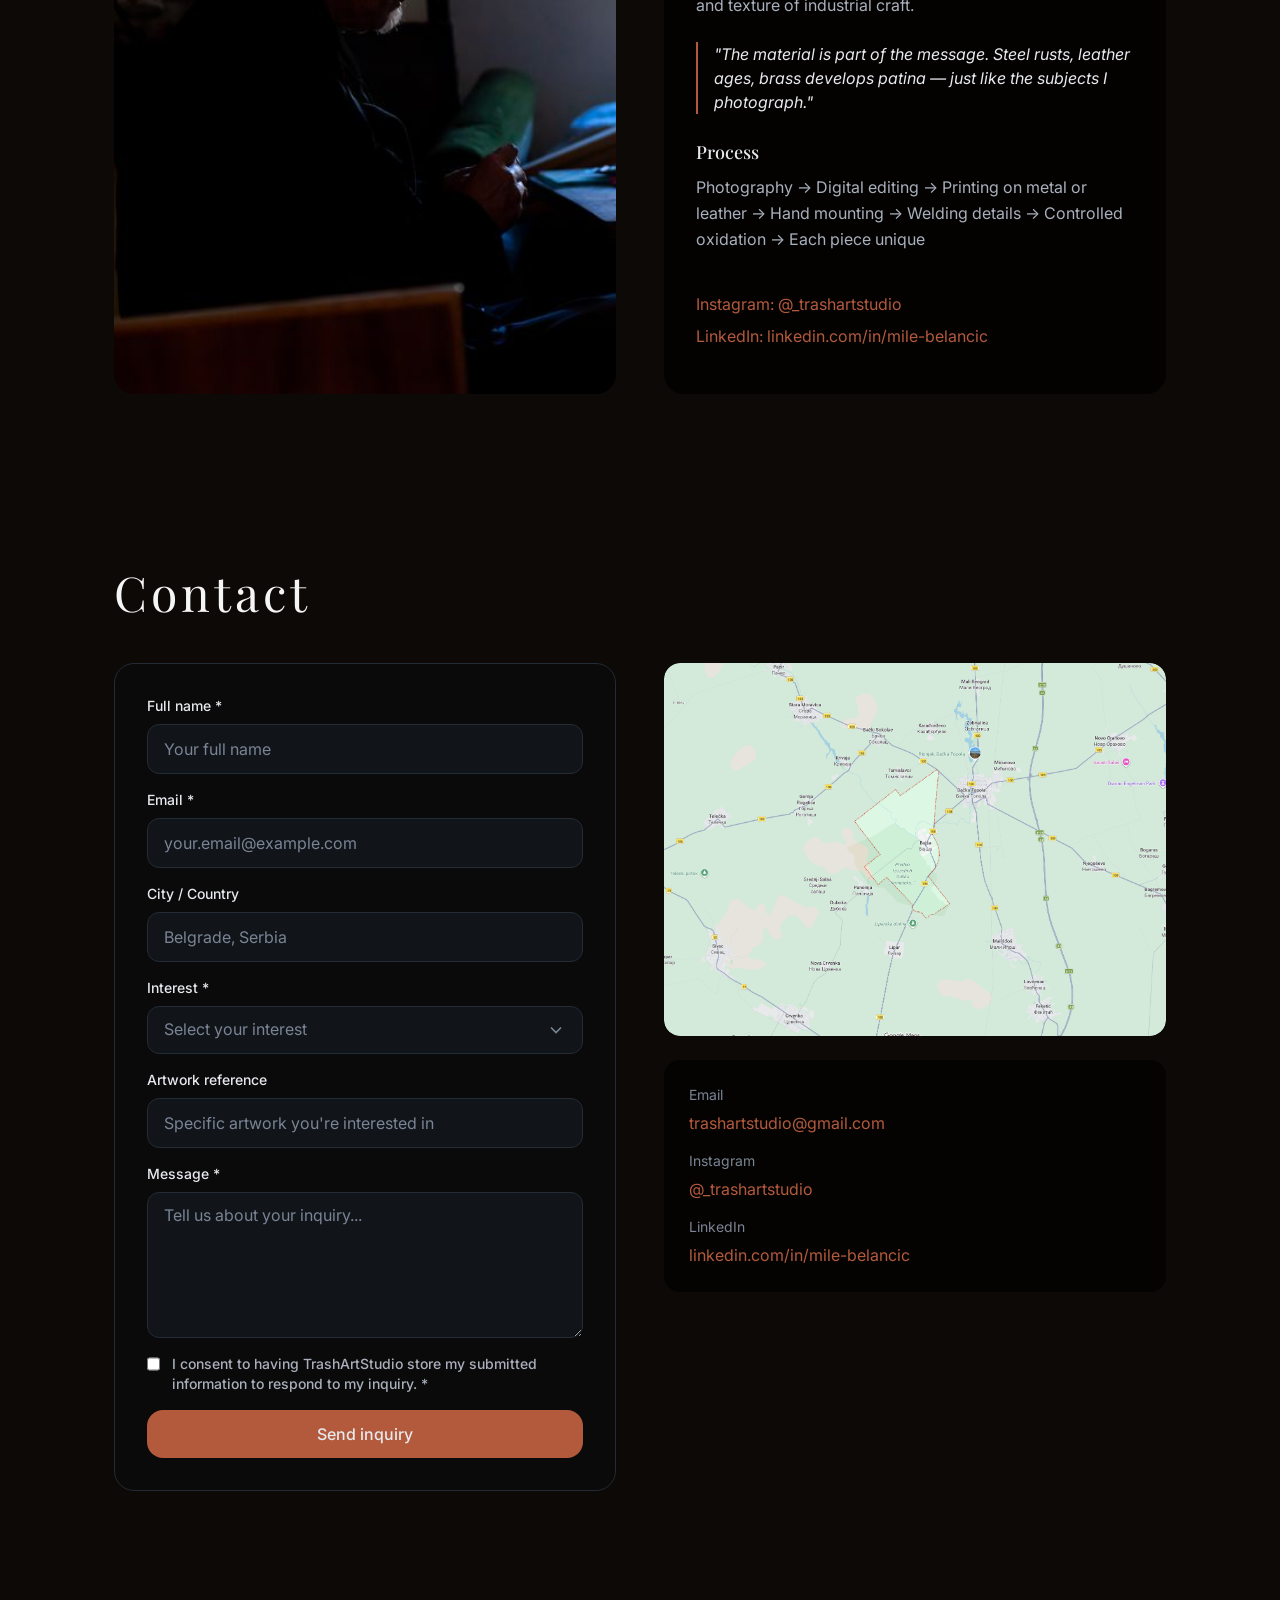
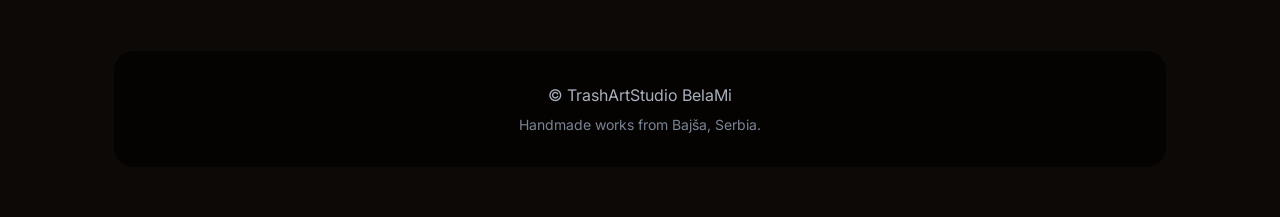
==== commit 68bc048c: "no wood" ====
--- a/index.html
+++ b/index.html
@@ -309,7 +309,7 @@
           items: [
             { title: 'Artwork #1', materials: 'Matte print, rust-patina steel, welded frame', dimensions: '25 x 37 cm', images: ['1_1.jpg', '1_2.jpg'] },
             { title: 'Artwork #2', materials: 'Matte print, steel basin mount, oval cutout', dimensions: '25 x 37 cm', images: ['2_1.jpg', '2_2.jpg'] },
-            { title: 'Artwork #3', materials: 'Matte print, riveted cowhide, wooden rod', dimensions: '25 x 37 cm', images: ['3_1.jpg', '3_2.jpg'] },
+            { title: 'Artwork #3', materials: 'Matte print, riveted cowhide, leather rod', dimensions: '25 x 37 cm', images: ['3_1.jpg', '3_2.jpg'] },
             { title: 'Artwork #4', materials: 'Matte print, riveted steel, geometric frame', dimensions: '25 x 37 cm', images: ['4_1.jpg', '4_2.jpg'] },
             { title: 'Artwork #5', materials: 'Matte print, steel mesh, welded frame', dimensions: '25 x 37 cm', images: ['5_1.jpg', '5_2.jpg'] }
           ]
